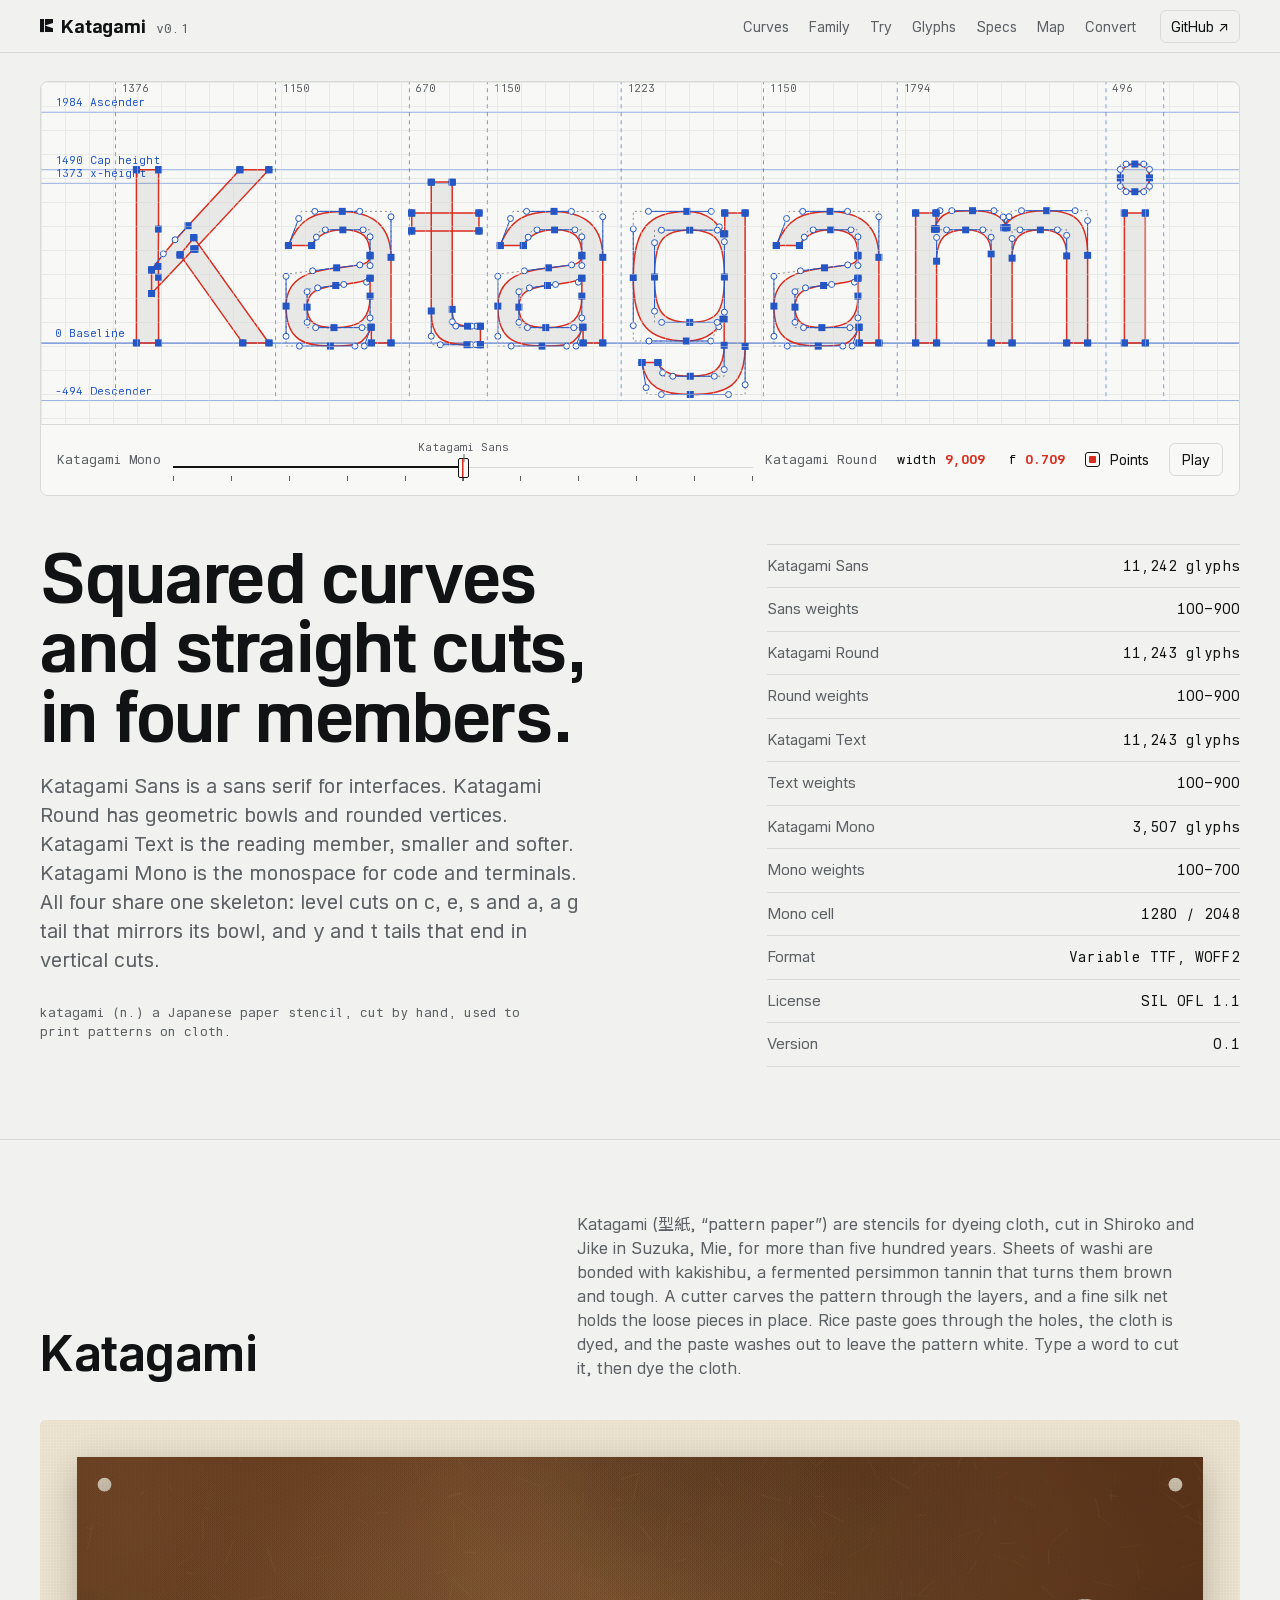
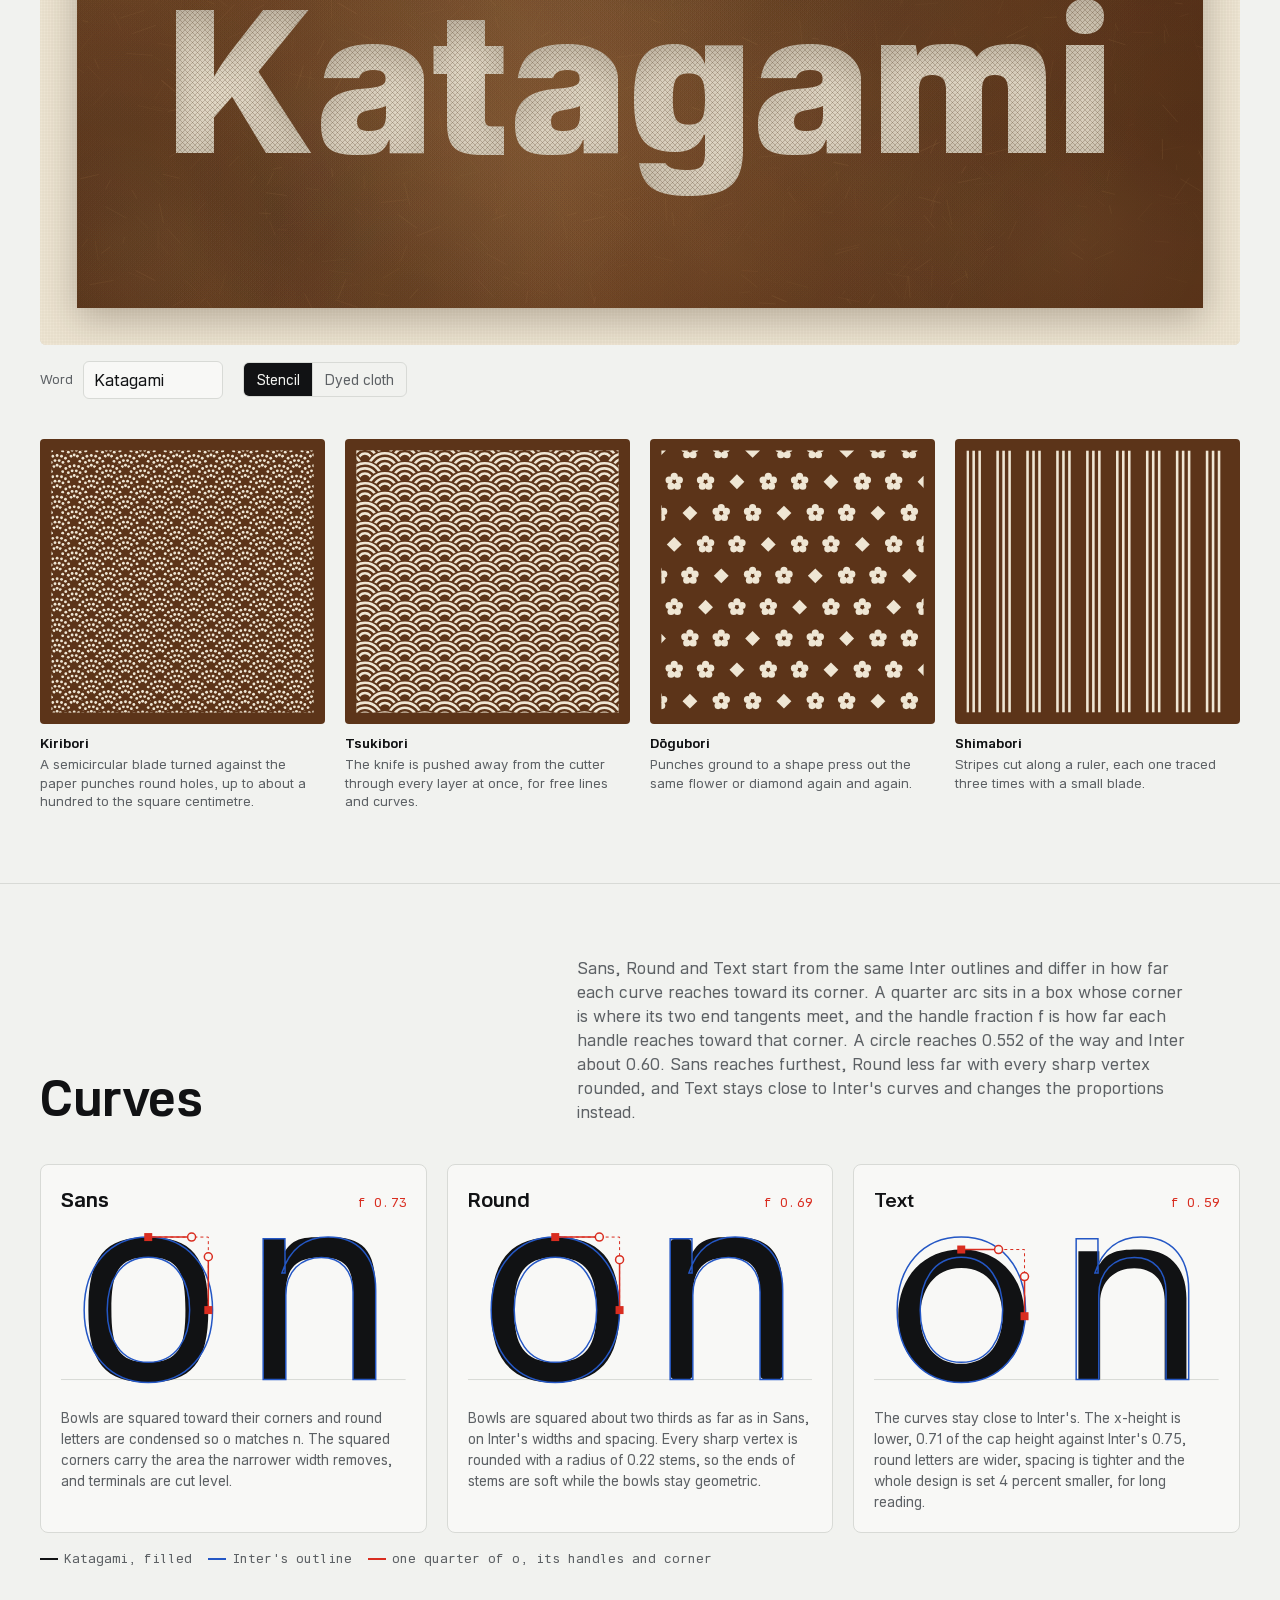
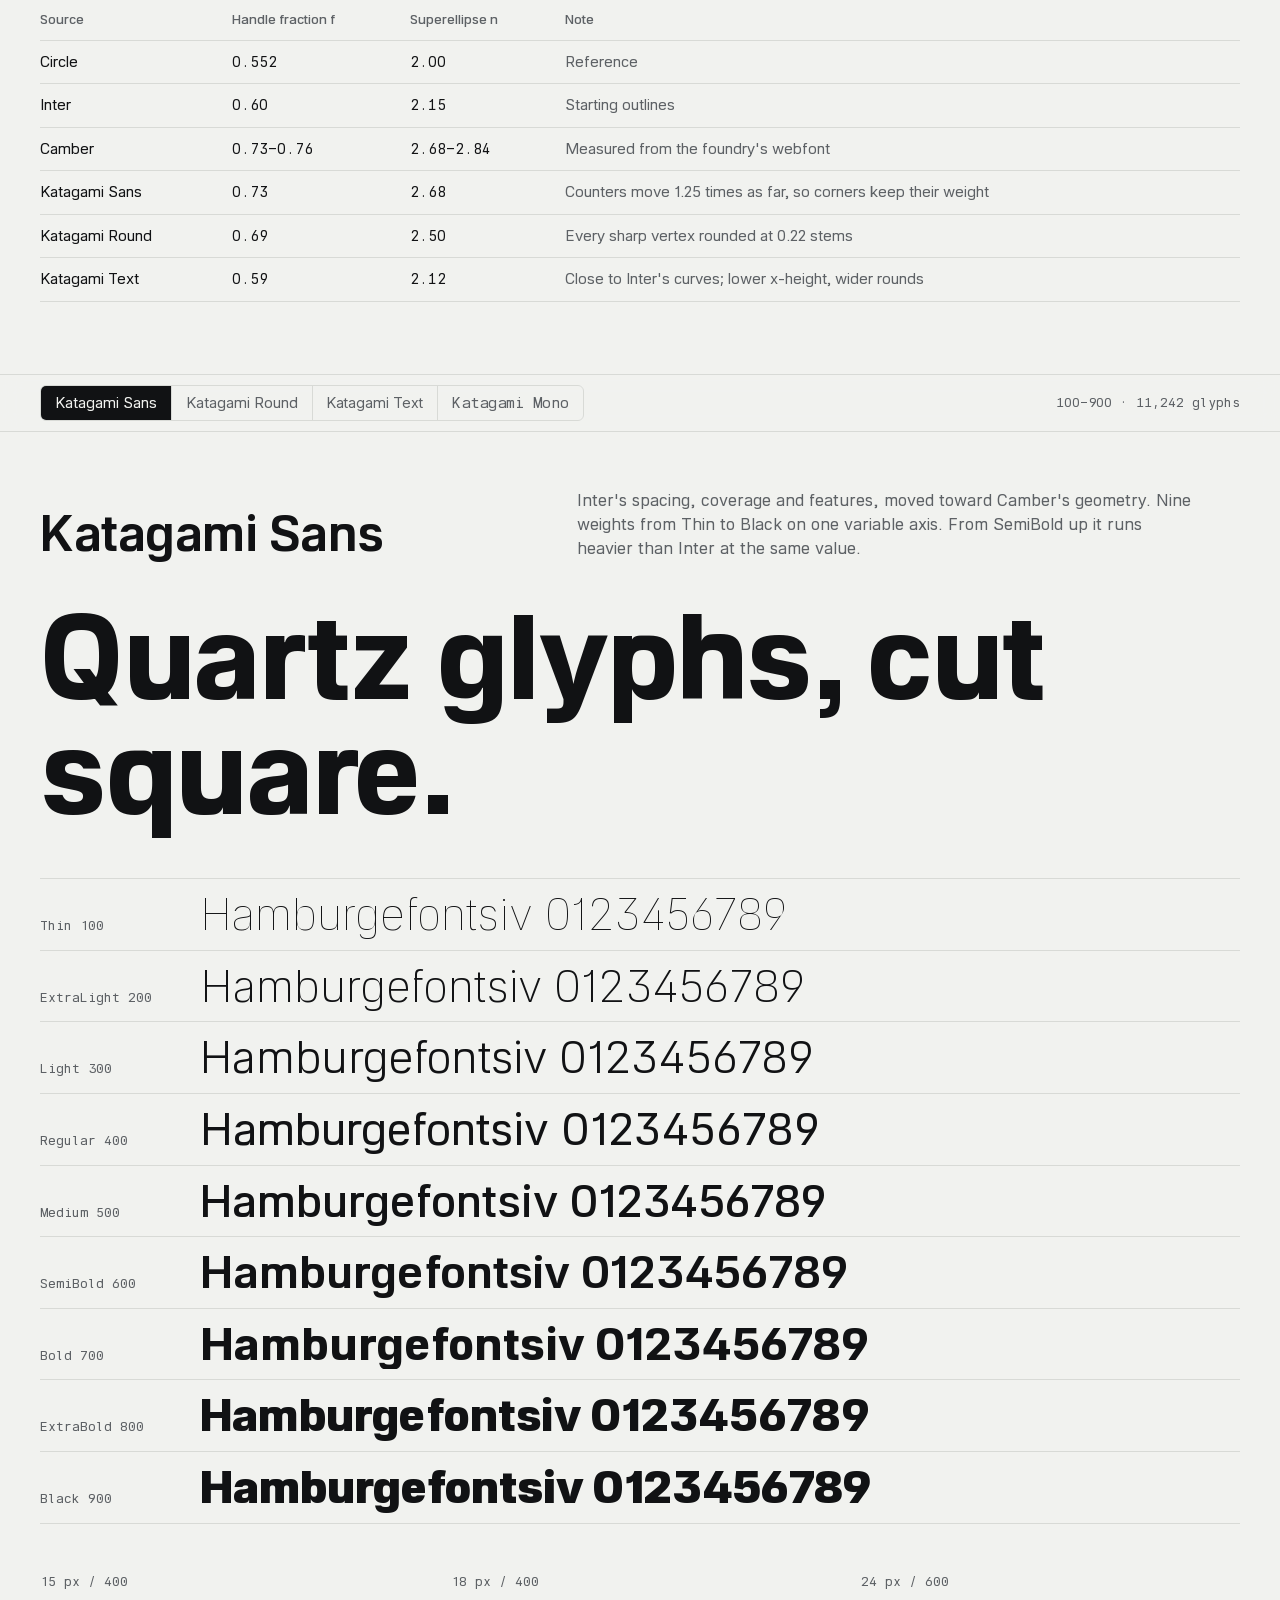
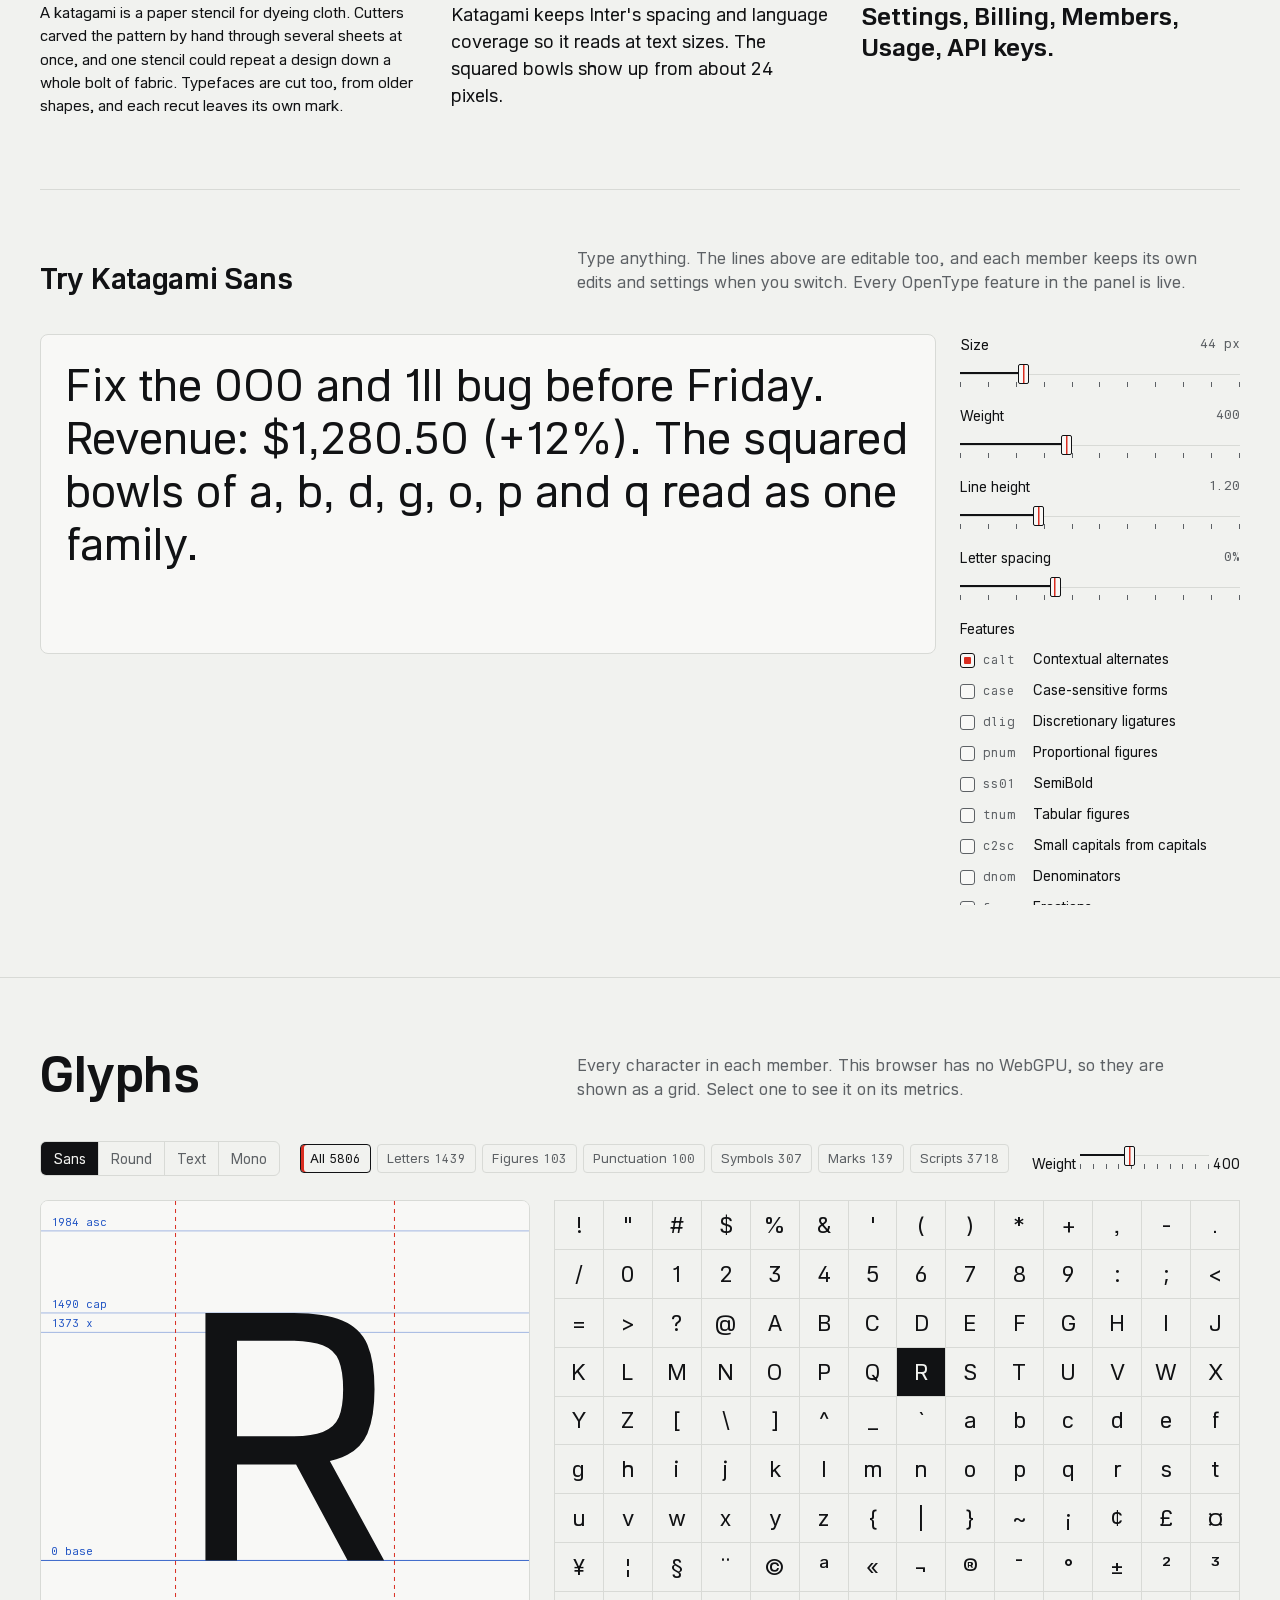
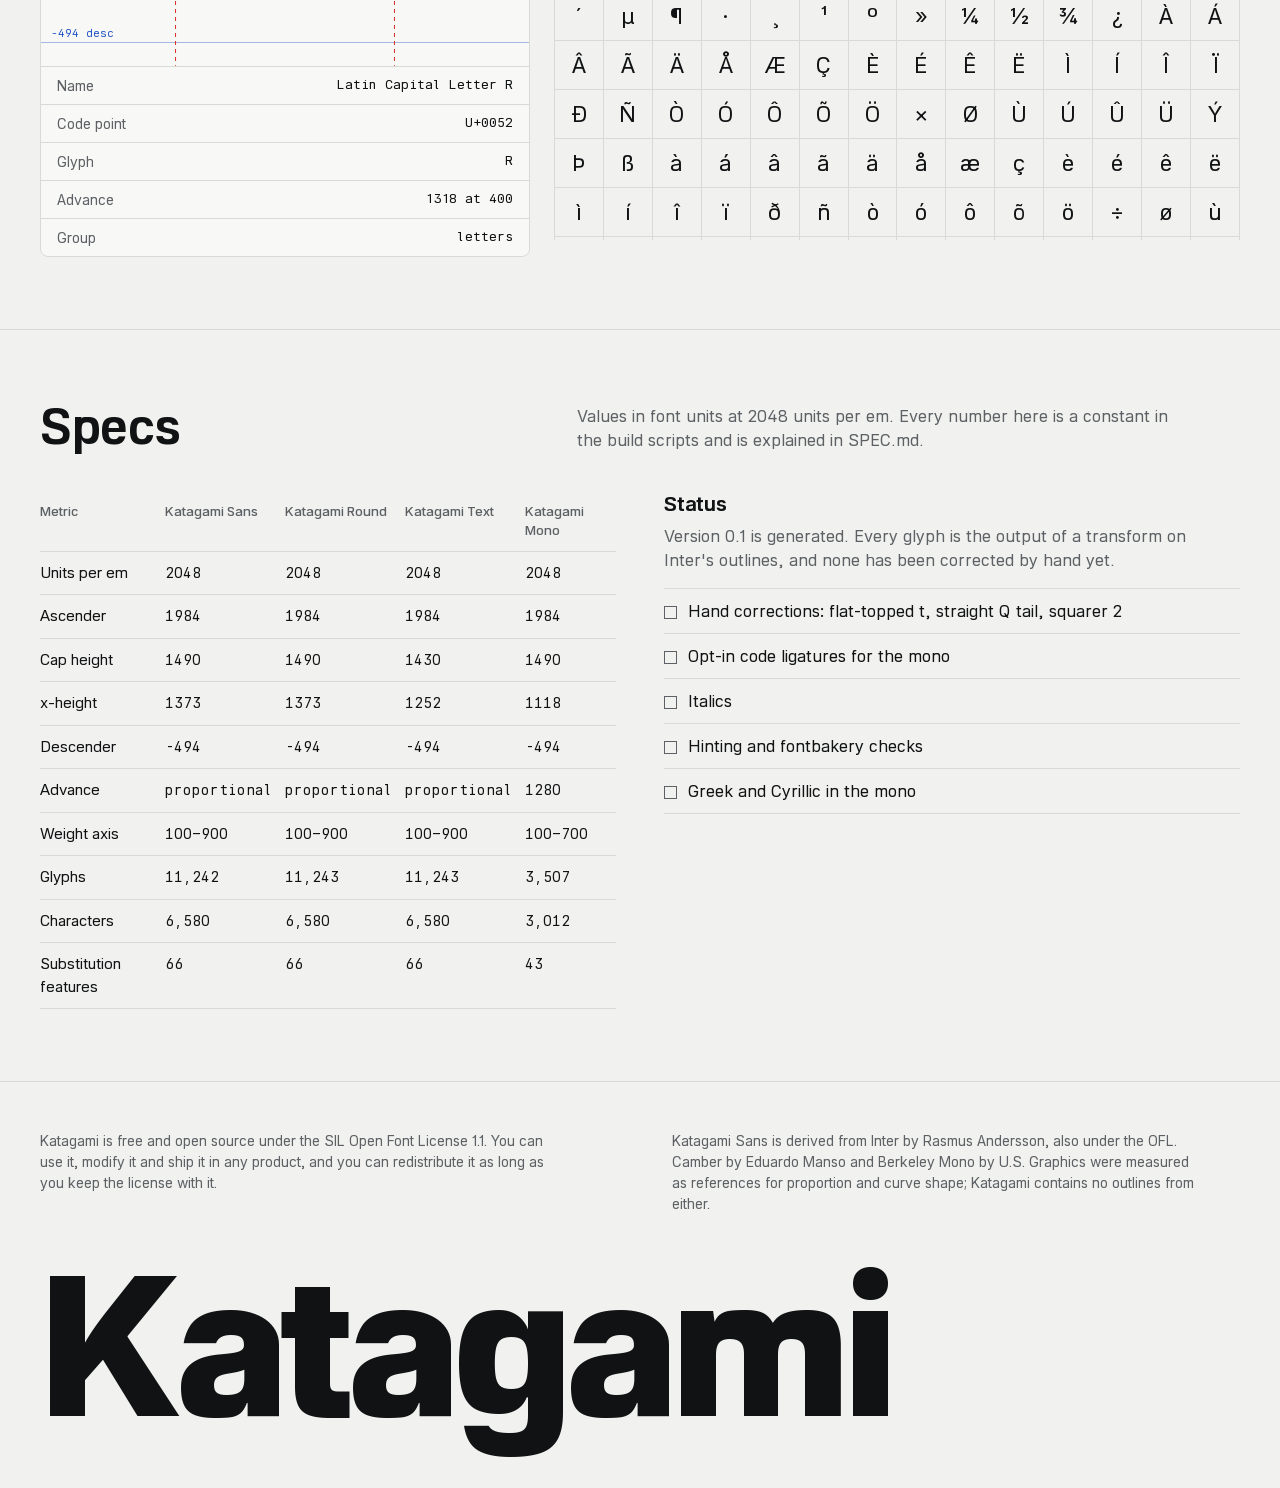
==== index.html @ 496c163f "The g tail drawn in to 0.9 of its reach, in every member Co-Authored-By: Claude Opus 5.5 <noreply@an" ====
<!doctype html>
<html lang="en">
<head>
<meta charset="utf-8">
<meta name="viewport" content="width=device-width, initial-scale=1, viewport-fit=cover">
<link rel="icon" href="/favicon.svg" type="image/svg+xml">
<link rel="icon" href="/favicon.png" type="image/png" sizes="64x64">
<link rel="apple-touch-icon" href="/apple-touch-icon.png">
</head>
<body>
<title>Katagami Type Family</title>
<link rel="stylesheet" href="fonts/katagami.css?v=2b19266889">
<style>
/* Layout: one long drawing sheet. A construction drawing of the name opens it; each section below is a plate on the same 12-column grid, separated by hairlines. Colors follow laser-cutter convention: red hairlines cut, blue hairlines score. */
:root {
  --sheet: #f1f2ef;
  --panel: #f8f8f6;
  --ink: #111214;
  --ink-2: #5d6165;
  --rule: #d8dad6;
  --cut: #d92d20;
  --score: #2457c5;
  --sans: "Katagami Sans", ui-sans-serif, system-ui, -apple-system, "Segoe UI", sans-serif;
  --mono: "Katagami Mono", ui-monospace, "SFMono-Regular", Menlo, Consolas, monospace;
  --step--1: 0.8125rem;
  --step-0: 1rem;
  --step-1: 1.25rem;
  --step-2: 1.75rem;
  --step-3: clamp(2rem, 4vw, 3rem);
  --gutter: clamp(16px, 4vw, 40px);
  /* code syntax colors, each at least 4.5:1 on the panel */
  --syn-kw: #c2261b; --syn-str: #2c7a33; --syn-num: #2457c5; --syn-com: #6a6e72;
  --syn-fn: #8a3ab0; --syn-type: #0a7080; --syn-punc: #4f5b70; --syn-var: #a84f00;
}
@media (prefers-color-scheme: dark) {
  :root:not([data-theme="light"]) {
    --sheet: #0e0f10; --panel: #151618; --ink: #ebece9; --ink-2: #9a9ea2;
    --rule: #26282b; --cut: #ff5246; --score: #6c94ff; color-scheme: dark;
    --syn-kw: #ff7b70; --syn-str: #7fd88a; --syn-num: #82a8ff; --syn-com: #83888d;
    --syn-fn: #d0a6ff; --syn-type: #5fd3dc; --syn-punc: #9fabc0; --syn-var: #ffad66;
  }
}
:root[data-theme="dark"] {
  --sheet: #0e0f10; --panel: #151618; --ink: #ebece9; --ink-2: #9a9ea2;
  --rule: #26282b; --cut: #ff5246; --score: #6c94ff; color-scheme: dark;
  --syn-kw: #ff7b70; --syn-str: #7fd88a; --syn-num: #82a8ff; --syn-com: #83888d;
  --syn-fn: #d0a6ff; --syn-type: #5fd3dc; --syn-punc: #9fabc0; --syn-var: #ffad66;
}


* { box-sizing: border-box; }
[hidden] { display: none !important; }
body { margin: 0; background: var(--sheet); color: var(--ink); font-family: var(--sans); font-size: var(--step-0); line-height: 1.5; -webkit-font-smoothing: antialiased; }
a { color: inherit; text-underline-offset: 3px; text-decoration-thickness: 1px; }
a:hover { color: var(--cut); }
:focus-visible { outline: 2px solid var(--score); outline-offset: 2px; }
.wrap { max-width: 1280px; margin-inline: auto; padding-inline: var(--gutter); }
.mono { font-family: var(--mono); }
.muted { color: var(--ink-2); }
.num { font-variant-numeric: tabular-nums; }
h1, h2, h3 { font-weight: 600; letter-spacing: -0.01em; text-wrap: balance; margin: 0; }
h2 { font-size: var(--step-3); line-height: 1.05; }
h3 { font-size: var(--step-1); line-height: 1.2; }
p { margin: 0; max-width: 62ch; }

/* header */
.top { position: sticky; top: env(safe-area-inset-top, 0px); z-index: 10; background: color-mix(in srgb, var(--sheet) 88%, transparent); backdrop-filter: blur(10px); border-bottom: 1px solid var(--rule); }
.top .wrap { display: flex; align-items: center; gap: 24px; height: 52px; }
.brand { display: flex; align-items: baseline; gap: 10px; text-decoration: none; }
.brand b { font-weight: 650; font-size: 1.125rem; letter-spacing: -0.01em; }
.brand .mark { width: 0.82rem; height: 0.82rem; fill: currentColor; flex: none; margin-right: -2px; }
.brand span { font-family: var(--mono); font-size: var(--step--1); color: var(--ink-2); }
.top nav { display: flex; gap: 20px; margin-left: auto; font-size: 0.875rem; }
.top nav a { text-decoration: none; color: var(--ink-2); }
.top nav a:hover { color: var(--ink); }
.top .gh { font-size: 0.875rem; text-decoration: none; border: 1px solid var(--rule); border-radius: 6px; padding: 5px 10px; }
@media (max-width: 760px) { .top nav { display: none; } .top .gh { margin-left: auto; } }

/* hero */
.hero { padding-block: 28px 0; }
.drawing { position: relative; border: 1px solid var(--rule); background: var(--panel); border-radius: 8px; overflow: hidden; }
.drawing svg { display: block; width: 100%; height: auto; }
.drawing .grid { position: absolute; inset: 0; pointer-events: none;
  background-image: linear-gradient(var(--rule) 1px, transparent 1px), linear-gradient(90deg, var(--rule) 1px, transparent 1px);
  background-size: 24px 24px; opacity: 0.45; }
.controls { display: flex; flex-wrap: wrap; align-items: center; gap: 12px 20px; padding: 14px 16px; border-top: 1px solid var(--rule); font-size: 0.875rem; position: relative; background: var(--panel); }
.controls label { display: flex; align-items: center; gap: 10px; }
.morph { flex: 1 1 320px; display: flex; align-items: center; gap: 12px; }
.morph .track { flex: 1; position: relative; display: flex; padding-top: 16px; min-width: 0; }
.morph .track input { flex: 1; }
.morph .mid { position: absolute; top: 0; left: 50%; transform: translateX(-50%); font-family: var(--mono); font-size: 0.6875rem; color: var(--ink-2); white-space: nowrap; pointer-events: none; }
.morph .mid::after { content: ""; position: absolute; left: 50%; top: 15px; width: 1px; height: 8px; background: var(--ink-2); }
.morph .end { font-family: var(--mono); font-size: var(--step--1); color: var(--ink-2); }
.readout { font-family: var(--mono); font-size: var(--step--1); white-space: nowrap; }
.readout b { font-weight: 600; color: var(--cut); }
/* Controls. Sliders are rulers: a hairline rail with ticks every tenth, an ink
   fill to the value, and a square handle split by a red cut line. Checkboxes
   fill with a red block. All stay native inputs underneath. */
input[type="range"] { -webkit-appearance: none; appearance: none; background: transparent; height: 26px; min-width: 0; margin: 0; cursor: ew-resize; --p: 50%; }
input[type="range"]::-webkit-slider-runnable-track {
  height: 26px; border: 0;
  background:
    linear-gradient(var(--ink), var(--ink)) 0 calc(50% - 1px) / var(--p) 2px no-repeat,
    linear-gradient(var(--rule), var(--rule)) 0 50% / 100% 1px no-repeat,
    repeating-linear-gradient(90deg, var(--ink-2) 0 1px, transparent 1px 10%) 0 100% / calc(100% - 1px) 5px no-repeat,
    linear-gradient(var(--ink-2), var(--ink-2)) 100% 100% / 1px 5px no-repeat;
}
input[type="range"]::-moz-range-track {
  height: 26px; border: 0;
  background:
    linear-gradient(var(--ink), var(--ink)) 0 calc(50% - 1px) / var(--p) 2px no-repeat,
    linear-gradient(var(--rule), var(--rule)) 0 50% / 100% 1px no-repeat,
    repeating-linear-gradient(90deg, var(--ink-2) 0 1px, transparent 1px 10%) 0 100% / calc(100% - 1px) 5px no-repeat,
    linear-gradient(var(--ink-2), var(--ink-2)) 100% 100% / 1px 5px no-repeat;
}
input[type="range"]::-webkit-slider-thumb {
  -webkit-appearance: none; width: 11px; height: 20px; margin-top: 3px; border-radius: 2px; border: 1.5px solid var(--ink);
  background: linear-gradient(var(--cut), var(--cut)) center / 1.5px 100% no-repeat, var(--panel);
  transition: transform 0.12s ease;
}
input[type="range"]::-moz-range-thumb {
  width: 11px; height: 20px; border-radius: 2px; border: 1.5px solid var(--ink); box-sizing: border-box;
  background: linear-gradient(var(--cut), var(--cut)) center / 1.5px 100% no-repeat, var(--panel);
}
input[type="range"]:hover::-webkit-slider-thumb, input[type="range"]:active::-webkit-slider-thumb { transform: scaleY(1.12); border-color: var(--cut); }
input[type="range"]:hover::-moz-range-thumb { border-color: var(--cut); }
input[type="range"]:focus-visible { outline: none; }
input[type="range"]:focus-visible::-webkit-slider-thumb { box-shadow: 0 0 0 3px color-mix(in srgb, var(--score) 45%, transparent); }
input[type="range"]:focus-visible::-moz-range-thumb { box-shadow: 0 0 0 3px color-mix(in srgb, var(--score) 45%, transparent); }
input[type="checkbox"] {
  -webkit-appearance: none; appearance: none; flex: none; width: 15px; height: 15px; margin: 0; border: 1.5px solid var(--ink-2); border-radius: 3px;
  display: inline-grid; place-content: center; background: var(--panel); cursor: pointer; vertical-align: -2px;
}
input[type="checkbox"]::before { content: ""; width: 7px; height: 7px; border-radius: 1px; background: var(--cut); transform: scale(0); transition: transform 0.12s ease; }
input[type="checkbox"]:checked { border-color: var(--ink); }
input[type="checkbox"]:checked::before { transform: scale(1); }
input[type="checkbox"]:hover { border-color: var(--ink); }
button, .seg button { font: inherit; color: inherit; }
.btn { font-size: 0.875rem; background: var(--panel); border: 1px solid var(--rule); border-radius: 6px; padding: 5px 12px; cursor: pointer; transition: border-color 0.12s ease, background 0.12s ease; }
.btn:hover { border-color: var(--ink); }
.btn:active { transform: translateY(1px); }

.intro { display: grid; grid-template-columns: minmax(0, 7fr) minmax(0, 5fr); gap: 32px 64px; padding-block: 48px 72px; align-items: start; }
.intro h1 { font-size: clamp(2.25rem, 5.4vw, 4.25rem); line-height: 1.02; font-weight: 600; letter-spacing: -0.02em; }
.intro .lede { margin-top: 20px; font-size: var(--step-1); line-height: 1.45; color: var(--ink-2); max-width: 46ch; }
.intro .def { margin-top: 28px; font-family: var(--mono); font-size: var(--step--1); color: var(--ink-2); }
.facts { display: grid; grid-template-columns: auto 1fr; gap: 0; margin: 0; font-size: 0.9375rem; border-top: 1px solid var(--rule); }
.facts dt, .facts dd { margin: 0; padding: 10px 0; border-bottom: 1px solid var(--rule); }
.facts dt { color: var(--ink-2); padding-right: 24px; }
.facts dd { font-family: var(--mono); font-size: 0.875rem; text-align: right; font-variant-numeric: tabular-nums; }
@media (max-width: 860px) { .intro { grid-template-columns: 1fr; } }

/* sections */
section.plate { border-top: 1px solid var(--rule); padding-block: 72px; }
.plate-head { display: grid; grid-template-columns: minmax(0, 5fr) minmax(0, 7fr); gap: 16px 64px; margin-bottom: 40px; align-items: end; }
.plate-head p { color: var(--ink-2); }
@media (max-width: 860px) { .plate-head { grid-template-columns: 1fr; } section.plate { padding-block: 56px; } }

/* curves */
.curves { display: grid; grid-template-columns: repeat(3, minmax(0, 1fr)); gap: 20px; }
.curves .card { margin: 0; }
.member-head { display: flex; justify-content: space-between; align-items: baseline; margin-bottom: 12px; }
.member-head b { font-size: 1.25rem; font-weight: 600; }
.member-head span { font-family: var(--mono); font-size: var(--step--1); color: var(--cut); }
#curves .legend { margin-top: 16px; }
.card { border: 1px solid var(--rule); background: var(--panel); border-radius: 8px; padding: 20px; min-width: 0; }
.card svg { display: block; width: 100%; height: auto; }
.card figcaption { margin-top: 14px; font-size: 0.875rem; color: var(--ink-2); }
.legend { display: flex; flex-wrap: wrap; gap: 6px 16px; font-family: var(--mono); font-size: var(--step--1); color: var(--ink-2); margin-top: 12px; }
.legend i { display: inline-block; width: 18px; height: 0; border-top: 2px solid; vertical-align: middle; margin-right: 6px; }
table { border-collapse: collapse; width: 100%; font-size: 0.9375rem; }
th, td { text-align: left; padding: 10px 12px 10px 0; border-bottom: 1px solid var(--rule); vertical-align: top; }
th { font-weight: 500; color: var(--ink-2); font-size: 0.8125rem; }
td.n { font-family: var(--mono); font-size: 0.875rem; font-variant-numeric: tabular-nums; }
.table-scroll { overflow-x: auto; }
@media (max-width: 860px) { .curves { grid-template-columns: 1fr; } }

/* family: one section, a toggle for the four members. Each member keeps its
   own panel in the DOM and is only hidden, so text a visitor edits in it
   stays put while another member is shown. */
#family { padding-top: 0; scroll-margin-top: calc(env(safe-area-inset-top, 0px) + 52px); }
.fam-bar { position: sticky; top: calc(env(safe-area-inset-top, 0px) + 53px); z-index: 5; margin-bottom: 56px; border-bottom: 1px solid var(--rule); background: color-mix(in srgb, var(--sheet) 88%, transparent); backdrop-filter: blur(10px); -webkit-backdrop-filter: blur(10px); }
.fam-bar .wrap { display: flex; align-items: center; gap: 12px 20px; min-height: 56px; }
.fam-bar .seg { flex: none; }
.fam-bar .seg button { font-size: 0.9375rem; padding: 6px 14px; }
.fam-meta { margin-left: auto; font-size: var(--step--1); color: var(--ink-2); white-space: nowrap; }
@media (max-width: 560px) { .fam-bar .seg { display: flex; width: 100%; } .fam-bar .seg button { flex: 1; padding-inline: 4px; } .fam-bar .kerf, .fam-meta { display: none; } }
.fam { font-family: var(--face); }
#fam-sans { --face: var(--sans); }
#fam-round { --face: "Katagami Round", var(--sans); }
#fam-text { --face: "Katagami Text", var(--sans); }
#fam-mono { --face: var(--mono); font-family: var(--sans); }
#fam-mono h2, #fam-mono .ladder .s { font-family: var(--face); }
/* editable text shows a dashed score line on hover and while it has focus */
.edit { cursor: text; outline: 1px dashed transparent; outline-offset: 4px; border-radius: 2px; transition: outline-color 0.12s ease; }
.edit:hover { outline-color: var(--rule); }
.edit:focus, .edit:focus-visible { outline: 1px dashed var(--score); outline-offset: 4px; }
.display-line { font-size: clamp(2.5rem, 9vw, 7.5rem); line-height: 1; letter-spacing: -0.02em; overflow-wrap: anywhere; min-height: 1em; }
.ladder { margin-top: 48px; border-top: 1px solid var(--rule); }
.ladder-row { display: grid; grid-template-columns: 9rem minmax(0, 1fr); gap: 16px; align-items: baseline; padding-block: 10px; border-bottom: 1px solid var(--rule); }
.ladder-row .w { font-family: var(--mono); font-size: var(--step--1); color: var(--ink-2); }
.ladder-row .s { font-size: clamp(1.5rem, 3.6vw, 2.75rem); line-height: 1.15; min-height: 1.15em; white-space: nowrap; overflow: hidden; text-overflow: clip; outline-offset: 2px; }
.reading { margin-top: 48px; display: grid; grid-template-columns: repeat(3, minmax(0, 1fr)); gap: 32px; }
.reading div p { font-size: var(--size, 1rem); }
.reading .cap { font-family: var(--mono); font-size: var(--step--1); color: var(--ink-2); margin-bottom: 10px; }
@media (max-width: 860px) { .reading { grid-template-columns: 1fr; } .ladder-row { grid-template-columns: 6.5rem minmax(0, 1fr); } }

/* mono */
.editor { border: 1px solid var(--rule); border-radius: 8px; background: var(--panel); overflow: hidden; }
.tabs { display: flex; gap: 0; border-bottom: 1px solid var(--rule); overflow-x: auto; }
.tabs button { font-family: var(--mono); font-size: var(--step--1); background: none; border: 0; border-right: 1px solid var(--rule); padding: 10px 16px; cursor: pointer; color: var(--ink-2); white-space: nowrap; }
.tabs button[aria-selected="true"] { color: var(--ink); background: var(--sheet); box-shadow: inset 0 -2px 0 var(--cut); }
.code { margin: 0; padding: 20px; font-family: var(--mono); font-size: clamp(0.8125rem, 1.4vw, 0.9375rem); line-height: 1.6; overflow-x: auto; tab-size: 4; color: var(--ink); }
.code .k { color: var(--syn-kw); }
.code .s { color: var(--syn-str); }
.code .n { color: var(--syn-num); }
.code .c { color: var(--syn-com); }
.code .f { color: var(--syn-fn); }
.code .t { color: var(--syn-type); }
.code .p { color: var(--syn-punc); }
.code .v { color: var(--syn-var); }
.pairs { margin-top: 32px; display: grid; grid-template-columns: repeat(6, minmax(0, 1fr)); border-top: 1px solid var(--rule); border-left: 1px solid var(--rule); }
.pair { border-right: 1px solid var(--rule); border-bottom: 1px solid var(--rule); padding: 16px 12px 12px; min-width: 0; }
.pair .g { font-family: var(--mono); font-size: clamp(2rem, 4.4vw, 3.25rem); line-height: 1.1; letter-spacing: 0; white-space: pre; }
.pair .l { font-size: 0.8125rem; color: var(--ink-2); margin-top: 6px; }
@media (max-width: 860px) { .pairs { grid-template-columns: repeat(3, minmax(0, 1fr)); } }
.term { margin-top: 32px; display: grid; grid-template-columns: minmax(0, 7fr) minmax(0, 5fr); gap: 32px; align-items: start; }
.term pre { margin: 0; font-family: var(--mono); font-size: clamp(0.6875rem, 1.25vw, 0.9375rem); line-height: 1.2109; overflow-x: auto; background: var(--ink); color: var(--sheet); border-radius: 8px; padding: 20px; }
.term pre .hl { color: var(--cut); }
.boxgrid { display: grid; grid-template-columns: repeat(16, 1ch); gap: 6px 8px; font-family: var(--mono); font-size: clamp(1rem, 2.2vw, 1.625rem); line-height: 1.2109; overflow-x: auto; }
.boxgrid span { display: block; width: 1ch; height: 1.2109em; background: var(--panel); outline: 1px solid var(--rule); }
@media (max-width: 860px) { .term { grid-template-columns: 1fr; } }

/* glyphs */
.glyph-tools { display: flex; flex-wrap: wrap; gap: 12px 20px; align-items: center; margin-bottom: 20px; font-size: 0.875rem; }
.seg { display: inline-flex; border: 1px solid var(--rule); border-radius: 6px; overflow: hidden; }
.seg button { background: none; border: 0; padding: 6px 12px; cursor: pointer; font-size: 0.875rem; color: var(--ink-2); }
.seg button + button { border-left: 1px solid var(--rule); }
.seg button[aria-pressed="true"] { background: var(--ink); color: var(--sheet); }
.seg button:hover:not([aria-pressed="true"]) { color: var(--ink); }
.chips { display: flex; flex-wrap: wrap; gap: 6px; }
.chips button { font-size: 0.8125rem; border: 1px solid var(--rule); background: none; border-radius: 4px; padding: 4px 9px; cursor: pointer; color: var(--ink-2); }
.chips button[aria-pressed="true"] { border-color: var(--ink); color: var(--ink); box-shadow: inset 3px 0 0 var(--cut); }
.chips button:hover { color: var(--ink); }
.chips button span { font-family: var(--mono); font-size: 0.75rem; margin-left: 4px; }
.glyphs { display: grid; grid-template-columns: minmax(0, 5fr) minmax(0, 7fr); gap: 24px; align-items: start; }
.inspector { position: sticky; top: calc(env(safe-area-inset-top, 0px) + 68px); }
.inspector .card { padding: 0; overflow: hidden; }
.inspector svg { background: var(--panel); }
.inspector dl { display: grid; grid-template-columns: auto 1fr; margin: 0; font-size: 0.875rem; border-top: 1px solid var(--rule); }
.inspector dt, .inspector dd { margin: 0; padding: 8px 16px; border-bottom: 1px solid var(--rule); }
.inspector dt { color: var(--ink-2); }
.inspector dd { font-family: var(--mono); font-size: 0.8125rem; text-align: right; overflow-wrap: anywhere; }
.inspector dl > :nth-last-child(-n+2) { border-bottom: 0; }
.cells { display: grid; grid-template-columns: repeat(auto-fill, minmax(46px, 1fr)); border-top: 1px solid var(--rule); border-left: 1px solid var(--rule); max-height: 640px; overflow-y: auto; }
.cells button { aspect-ratio: 1; background: none; border: 0; border-right: 1px solid var(--rule); border-bottom: 1px solid var(--rule); font-size: 1.375rem; line-height: 1; cursor: pointer; padding: 0; color: var(--ink); min-width: 0; }
.cells button:hover { background: var(--panel); }
.cells button[aria-current="true"] { background: var(--ink); color: var(--sheet); }
@media (max-width: 860px) { .glyphs { grid-template-columns: 1fr; } .inspector { position: static; } .cells { max-height: 420px; } }

/* glyph wall */
.bore { position: relative; user-select: none; -webkit-user-select: none; height: clamp(460px, 78vh, 860px); border-block: 1px solid var(--rule); background: var(--sheet); overflow: hidden; }
.bore canvas { position: absolute; inset: 0; width: 100%; height: 100%; display: block; touch-action: none; cursor: grab; outline: none; }
.bore canvas:active { cursor: grabbing; }
.bore canvas:focus-visible { box-shadow: inset 0 0 0 2px var(--score); }
/* the wall's label: GLYPH in square bars, read bottom to top on a paper band, with two blue scores */
.bore .lockup { --band: clamp(76px, 7vw, 116px); position: absolute; inset: 0 auto 0 0; width: var(--band); z-index: 1; display: grid; place-items: end center; padding-block: 28px; background: var(--sheet); border-right: 1px solid var(--rule); pointer-events: none; }
.bore .lockup svg { width: calc(var(--band) - 34px); height: auto; fill: var(--ink); shape-rendering: crispEdges; }
.bore .lockup .score { fill: color-mix(in srgb, var(--score) 55%, var(--ink)); shape-rendering: geometricPrecision; }
.bore:has(.lockup) :is(.hud-bl, .hud-tl) { left: calc(clamp(76px, 7vw, 116px) + 16px); }
@media (max-width: 860px) { .bore .lockup { display: none; } .bore:has(.lockup) :is(.hud-bl, .hud-tl) { left: var(--gutter); } }
.hud { position: absolute; font-family: var(--mono); font-size: 12px; line-height: 1.4; color: var(--ink-2); pointer-events: none; padding: 5px 9px; border-radius: 4px; background: color-mix(in srgb, var(--sheet) 82%, transparent); }
.hud:empty { display: none; }
.hud-tl { top: 14px; left: var(--gutter); }
.hud-bl { bottom: 14px; left: var(--gutter); }
.hud-br { bottom: 14px; right: var(--gutter); text-align: right; max-width: 48%; }
.pop { position: absolute; inset: 0; display: grid; place-items: center; padding: 16px; pointer-events: none; }
.pop-card { pointer-events: auto; width: min(760px, 100%); display: grid; grid-template-columns: minmax(0, 1fr) minmax(0, 1fr); background: var(--panel); border: 1px solid var(--rule); border-radius: 10px; overflow: hidden; opacity: 0; transform: scale(0.985); transition: opacity 0.2s ease, transform 0.2s ease; box-shadow: 0 40px 90px -40px rgb(0 0 0 / 0.45); }
.pop.in .pop-card { opacity: 1; transform: none; }
.pop-card svg { display: block; width: 100%; height: auto; border-right: 1px solid var(--rule); }
.pop-body { padding: 20px; display: grid; gap: 16px; align-content: start; min-width: 0; }
.pop-name { font-size: 1.25rem; font-weight: 600; line-height: 1.2; text-wrap: balance; }
.pop-body .info { border: 1px solid var(--rule); border-radius: 6px; }
.pop-body .info dt, .pop-body .info dd { padding-inline: 12px; }
.pop-actions { display: flex; flex-wrap: wrap; gap: 8px; }
@media (max-width: 640px) {
  .pop-card { grid-template-columns: 1fr; max-height: 100%; overflow-y: auto; }
  .pop-card svg { border-right: 0; border-bottom: 1px solid var(--rule); max-height: 34vh; }
  .hud-tl { display: none; }
}
#gridview { padding-top: 4px; }
.info { display: grid; grid-template-columns: auto 1fr; margin: 0; font-size: 0.875rem; }
.info dt, .info dd { margin: 0; padding: 8px 16px; border-bottom: 1px solid var(--rule); }
.info dt { color: var(--ink-2); }
.info dd { font-family: var(--mono); font-size: 0.8125rem; text-align: right; overflow-wrap: anywhere; }
.info > :nth-last-child(-n+2) { border-bottom: 0; }

/* tester, inside the family section; it sets whichever member is selected */
.try { margin-top: 72px; padding-top: 56px; border-top: 1px solid var(--rule); scroll-margin-top: calc(env(safe-area-inset-top, 0px) + 120px); }
.try .plate-head h3 { font-size: var(--step-2); line-height: 1.1; }
.tester { display: grid; grid-template-columns: minmax(0, 1fr) 280px; gap: 24px; align-items: start; }
.sample { min-height: 320px; padding: 24px; border: 1px solid var(--rule); border-radius: 8px; background: var(--panel); outline: none; overflow-wrap: anywhere; white-space: pre-wrap; }
.sample:hover { outline: none; border-color: var(--ink-2); }
.sample:focus, .sample:focus-visible { outline: none; border-color: var(--score); }
.panel { display: grid; gap: 18px; font-size: 0.875rem; }
.panel .row { display: grid; gap: 6px; }
.panel .row > div:first-child { display: flex; justify-content: space-between; }
.panel .row output { font-family: var(--mono); font-size: var(--step--1); color: var(--ink-2); }
.feats { display: grid; gap: 4px; max-height: 260px; overflow-y: auto; padding-right: 4px; }
.feats label { display: flex; gap: 8px; align-items: baseline; padding: 3px 0; cursor: pointer; }
.feats code { font-family: var(--mono); font-size: 0.75rem; color: var(--ink-2); min-width: 2.6rem; }
@media (max-width: 860px) { .tester { grid-template-columns: 1fr; } }

/* specs */
.specs { display: grid; grid-template-columns: minmax(0, 1fr) minmax(0, 1fr); gap: 48px; }
.todo { margin: 0; padding: 0; list-style: none; border-top: 1px solid var(--rule); }
.todo li { padding: 10px 0; border-bottom: 1px solid var(--rule); display: grid; grid-template-columns: 1.5rem 1fr; }
.todo li::before { content: ""; width: 0.7em; height: 0.7em; border: 1px solid var(--ink-2); margin-top: 0.42em; }
@media (max-width: 860px) { .specs { grid-template-columns: 1fr; } }

footer { border-top: 1px solid var(--rule); padding-block: 48px 64px; font-size: 0.875rem; color: var(--ink-2); }
footer .wrap { display: grid; grid-template-columns: minmax(0, 1fr) minmax(0, 1fr); gap: 24px 64px; }
footer p { max-width: 58ch; }
footer .big { font-size: clamp(4rem, 16vw, 12rem); font-weight: 800; letter-spacing: -0.04em; line-height: 0.8; color: var(--ink); grid-column: 1 / -1; margin-top: 32px; }
@media (max-width: 860px) { footer .wrap { grid-template-columns: 1fr; } }

/* katagami: the name's craft. A stencil cut from persimmon-tanned washi lies on
   cloth; dyeing lifts it away and leaves the pattern white on indigo. The four
   cutting techniques sit below as swatches. Object colours stay in both themes. */
.kg-stage { position: relative; aspect-ratio: 16 / 7; border-radius: 6px; overflow: hidden; background: #efe6d4; box-shadow: inset 0 0 0 1px rgb(0 0 0 / 0.08); }
.kg-stage canvas { position: absolute; inset: 0; width: 100%; height: 100%; display: block; }
#kg-dyed { opacity: 0; transition: opacity 0.9s ease; }
#kg-stencil { transition: transform 0.9s cubic-bezier(.2,.7,.2,1), opacity 0.7s ease 0.15s; transform-origin: 50% 0; filter: drop-shadow(0 10px 18px rgb(40 20 8 / 0.28)); }
.kg-stage[data-step="dye"] #kg-dyed { opacity: 1; }
.kg-stage[data-step="dye"] #kg-stencil { transform: translateY(-58%) rotate(-2.5deg); opacity: 0; }
.kg-tools { display: flex; flex-wrap: wrap; gap: 12px 20px; align-items: center; margin-top: 16px; }
.kg-word { display: flex; align-items: center; gap: 10px; font-size: var(--step--1); color: var(--ink-2); }
.kg-word input { font: inherit; font-family: var(--sans); font-size: var(--step-0); color: var(--ink); background: var(--panel); border: 1px solid var(--rule); border-radius: 6px; padding: 6px 10px; width: 14ch; }
.kg-cuts { display: grid; grid-template-columns: repeat(4, minmax(0, 1fr)); gap: 20px; margin-top: 40px; }
.kg-cuts figure { margin: 0; }
.kg-cuts svg { display: block; width: 100%; aspect-ratio: 1; border-radius: 4px; }
.kg-cuts figcaption { margin-top: 10px; font-size: var(--step--1); color: var(--ink-2); line-height: 1.45; }
.kg-cuts figcaption b { display: block; color: var(--ink); font-weight: 600; margin-bottom: 2px; }
@media (max-width: 860px) { .kg-cuts { grid-template-columns: repeat(2, minmax(0, 1fr)); } .kg-stage { aspect-ratio: 5 / 4; } }
@media (prefers-reduced-motion: reduce) { * { transition: none !important; animation: none !important; } }
</style>

<header class="top">
  <div class="wrap">
    <a class="brand" href="#top"><svg class="mark" viewBox="0 0 100 100" aria-hidden="true"><path d="M0 0 L31 0 L31 100 L0 100 Z"/><path d="M38 0 L100 0 L100 30 L38 50 Z"/><path d="M38 50 L100 70 L100 100 L38 100 Z"/></svg><b>Katagami</b><span>v0.1</span></a>
    <nav aria-label="Sections">
      <a href="#curves">Curves</a>
      <a href="#family">Family</a>
      <a href="#try">Try</a>
      <a href="#glyphs">Glyphs</a>
      <a href="#specs">Specs</a>
      <a href="/map">Map</a>
      <a href="/convert">Convert</a>
    </nav>
    <a class="gh" href="https://github.com/Kevin-Liu-01/Katagami" target="_blank" rel="noopener">GitHub ↗</a>
  </div>
</header>

<main id="top">
  <div class="wrap hero">
    <figure class="drawing" style="margin:0">
      <div class="grid" aria-hidden="true"></div>
      <svg id="hero" role="img" aria-label="The word Katagami drawn as outlines with Bézier points, handles and metric lines, between Katagami Mono and Katagami Sans"></svg>
      <div class="controls">
        <div class="morph">
          <span class="end">Katagami Mono</span>
          <span class="track">
            <input id="morph" type="range" min="0" max="2" step="0.001" value="1" aria-label="Morph the word: Katagami Mono at the left, Katagami Sans in the middle, Katagami Round at the right" aria-valuetext="Katagami Sans">
            <span class="mid" aria-hidden="true">Katagami Sans</span>
          </span>
          <span class="end">Katagami Round</span>
        </div>
        <span class="readout num" id="readout"></span>
        <label><input id="construct" type="checkbox" checked> Points</label>
        <button class="btn" id="play" type="button">Play</button>
      </div>
    </figure>

    <div class="intro">
      <div>
        <h1>Squared curves and straight cuts, in four members.</h1>
        <p class="lede">Katagami Sans is a sans serif for interfaces. Katagami Round has geometric bowls and rounded vertices. Katagami Text is the reading member, smaller and softer. Katagami Mono is the monospace for code and terminals. All four share one skeleton: level cuts on c, e, s and a, a g tail that mirrors its bowl, and y and t tails that end in vertical cuts.</p>
        <p class="def">katagami (n.) a Japanese paper stencil, cut by hand, used to print patterns on cloth.</p>
      </div>
      <dl class="facts" id="facts"></dl>
    </div>
  </div>

  <section class="plate" id="katagami">
    <div class="wrap">
      <div class="plate-head">
        <h2>Katagami</h2>
        <p>Katagami (型紙, “pattern paper”) are stencils for dyeing cloth, cut in Shiroko and Jike in Suzuka, Mie, for more than five hundred years. Sheets of washi are bonded with kakishibu, a fermented persimmon tannin that turns them brown and tough. A cutter carves the pattern through the layers, and a fine silk net holds the loose pieces in place. Rice paste goes through the holes, the cloth is dyed, and the paste washes out to leave the pattern white. Type a word to cut it, then dye the cloth.</p>
      </div>
      <div class="kg-stage" data-step="cut">
        <canvas id="kg-cloth" aria-hidden="true"></canvas>
        <canvas id="kg-dyed" aria-hidden="true"></canvas>
        <canvas id="kg-stencil" role="img" aria-label="The word cut as a katagami stencil in persimmon-brown paper, a fine silk net across the holes"></canvas>
      </div>
      <div class="kg-tools">
        <label class="kg-word">Word <input id="kg-word" maxlength="14" value="Katagami" spellcheck="false" autocomplete="off"></label>
        <div class="seg" role="group" aria-label="Step" id="kg-step">
          <button type="button" data-v="cut" aria-pressed="true">Stencil</button>
          <button type="button" data-v="dye" aria-pressed="false">Dyed cloth</button>
        </div>
      </div>
      <div class="kg-cuts" id="kg-cuts">
        <figure data-cut="kiribori"><figcaption><b>Kiribori</b>A semicircular blade turned against the paper punches round holes, up to about a hundred to the square centimetre.</figcaption></figure>
        <figure data-cut="tsukibori"><figcaption><b>Tsukibori</b>The knife is pushed away from the cutter through every layer at once, for free lines and curves.</figcaption></figure>
        <figure data-cut="dogubori"><figcaption><b>Dōgubori</b>Punches ground to a shape press out the same flower or diamond again and again.</figcaption></figure>
        <figure data-cut="shimabori"><figcaption><b>Shimabori</b>Stripes cut along a ruler, each one traced three times with a small blade.</figcaption></figure>
      </div>
    </div>
  </section>

  <section class="plate" id="curves">
    <div class="wrap">
      <div class="plate-head">
        <h2>Curves</h2>
        <p>Sans, Round and Text start from the same Inter outlines and differ in how far each curve reaches toward its corner. A quarter arc sits in a box whose corner is where its two end tangents meet, and the handle fraction f is how far each handle reaches toward that corner. A circle reaches 0.552 of the way and Inter about 0.60. Sans reaches furthest, Round less far with every sharp vertex rounded, and Text stays close to Inter's curves and changes the proportions instead.</p>
      </div>
      <div class="curves">
        <figure class="card member" data-fam="sans">
          <div class="member-head"><b style="font-family:'Katagami Sans', var(--sans)">Sans</b><span class="num" data-f="sans"></span></div>
          <svg role="img" aria-label="o and n in Katagami Sans, filled, with Inter's outlines over them"></svg>
          <figcaption>Bowls are squared toward their corners and round letters are condensed so o matches n. The squared corners carry the area the narrower width removes, and terminals are cut level.</figcaption>
        </figure>
        <figure class="card member" data-fam="round">
          <div class="member-head"><b style="font-family:'Katagami Round', var(--sans)">Round</b><span class="num" data-f="round"></span></div>
          <svg role="img" aria-label="o and n in Katagami Round, filled, with Inter's outlines over them"></svg>
          <figcaption>Bowls are squared about two thirds as far as in Sans, on Inter's widths and spacing. Every sharp vertex is rounded with a radius of 0.22 stems, so the ends of stems are soft while the bowls stay geometric.</figcaption>
        </figure>
        <figure class="card member" data-fam="text">
          <div class="member-head"><b style="font-family:'Katagami Text', var(--sans)">Text</b><span class="num" data-f="text"></span></div>
          <svg role="img" aria-label="o and n in Katagami Text, filled, with Inter's outlines over them"></svg>
          <figcaption>The curves stay close to Inter's. The x-height is lower, 0.71 of the cap height against Inter's 0.75, round letters are wider, spacing is tighter and the whole design is set 4 percent smaller, for long reading.</figcaption>
        </figure>
      </div>
      <div class="legend"><span><i style="border-color:var(--ink)"></i>Katagami, filled</span><span><i style="border-color:var(--score)"></i>Inter's outline</span><span><i style="border-color:var(--cut)"></i>one quarter of o, its handles and corner</span></div>
      <div class="table-scroll" style="margin-top:32px">
        <table>
          <thead><tr><th>Source</th><th>Handle fraction f</th><th>Superellipse n</th><th>Note</th></tr></thead>
          <tbody>
            <tr><td>Circle</td><td class="n">0.552</td><td class="n">2.00</td><td class="muted">Reference</td></tr>
            <tr><td>Inter</td><td class="n" data-f="inter"></td><td class="n" data-n="inter"></td><td class="muted">Starting outlines</td></tr>
            <tr><td>Camber</td><td class="n">0.73–0.76</td><td class="n">2.68–2.84</td><td class="muted">Measured from the foundry's webfont</td></tr>
            <tr><td>Katagami Sans</td><td class="n" data-f="sans"></td><td class="n" data-n="sans"></td><td class="muted">Counters move 1.25 times as far, so corners keep their weight</td></tr>
            <tr><td>Katagami Round</td><td class="n" data-f="round"></td><td class="n" data-n="round"></td><td class="muted">Every sharp vertex rounded at 0.22 stems</td></tr>
            <tr><td>Katagami Text</td><td class="n" data-f="text"></td><td class="n" data-n="text"></td><td class="muted">Close to Inter's curves; lower x-height, wider rounds</td></tr>
          </tbody>
        </table>
      </div>
    </div>
  </section>

  <section class="plate" id="family" aria-label="The Katagami family">
    <div class="fam-bar">
      <div class="wrap">
        <div class="seg" role="group" aria-label="Family" id="ffam">
          <button type="button" data-v="sans" aria-pressed="true" aria-controls="fam-sans" style="font-family:'Katagami Sans', var(--sans)"><span class="kerf">Katagami </span>Sans</button>
          <button type="button" data-v="round" aria-pressed="false" aria-controls="fam-round" style="font-family:'Katagami Round', var(--sans)"><span class="kerf">Katagami </span>Round</button>
          <button type="button" data-v="text" aria-pressed="false" aria-controls="fam-text" style="font-family:'Katagami Text', var(--sans)"><span class="kerf">Katagami </span>Text</button>
          <button type="button" data-v="mono" aria-pressed="false" aria-controls="fam-mono" style="font-family:var(--mono)"><span class="kerf">Katagami </span>Mono</button>
        </div>
        <span class="fam-meta mono num" id="fmeta"></span>
      </div>
    </div>
    <div class="wrap">
      <div class="fam" id="fam-sans" data-fam="sans">
        <div class="plate-head">
          <h2>Katagami Sans</h2>
          <p>Inter's spacing, coverage and features, moved toward Camber's geometry. Nine weights from Thin to Black on one variable axis. From SemiBold up it runs heavier than Inter at the same value.</p>
        </div>
        <div class="display-line edit" style="font-weight:700" aria-label="Katagami Sans display line, editable">Quartz glyphs, cut square.</div>
        <div class="ladder" id="ladder-sans"></div>
        <div class="reading">
          <div><div class="cap">15 px / 400</div><p class="edit" style="font-size:15px;line-height:1.55">A katagami is a paper stencil for dyeing cloth. Cutters carved the pattern by hand through several sheets at once, and one stencil could repeat a design down a whole bolt of fabric. Typefaces are cut too, from older shapes, and each recut leaves its own mark.</p></div>
          <div><div class="cap">18 px / 400</div><p class="edit" style="font-size:18px;line-height:1.5">Katagami keeps Inter's spacing and language coverage so it reads at text sizes. The squared bowls show up from about 24 pixels.</p></div>
          <div><div class="cap">24 px / 600</div><p class="edit" style="font-size:24px;line-height:1.3;font-weight:600">Settings, Billing, Members, Usage, API keys.</p></div>
        </div>
      </div>

      <div class="fam" id="fam-round" data-fam="round" hidden>
        <div class="plate-head">
          <h2>Katagami Round</h2>
          <p>The geometric member. It keeps Inter's proportions, spacing and weights, squares its bowls a little less than Katagami Sans, and rounds every outer vertex: stem ends, terminals and apexes. Katagami's figures, the compact f, a G with a spur and level cuts on c, e, s, a and g. Nine weights from Thin to Black.</p>
        </div>
        <div class="display-line edit" style="font-weight:600" aria-label="Katagami Round display line, editable">Good type, plainly spoken.</div>
        <div class="ladder" id="ladder-round"></div>
        <div class="reading">
          <div><div class="cap">15 px / 400</div><p class="edit" style="font-size:15px;line-height:1.55">Katagami Round is built for the places where a typeface should not be noticed first: dashboards, settings pages, long documents and the labels on buttons. It keeps Inter's coverage and features, and its weights line up with Katagami Sans.</p></div>
          <div><div class="cap">18 px / 400</div><p class="edit" style="font-size:18px;line-height:1.5">Its bowls sit between Inter and Katagami Sans, and its corners are rounded at a fifth of a stem, so it reads as geometric and soft at once.</p></div>
          <div><div class="cap">24 px / 600</div><p class="edit" style="font-size:24px;line-height:1.3;font-weight:600">Invite team, Export CSV, Upgrade plan.</p></div>
        </div>
      </div>

      <div class="fam" id="fam-text" data-fam="text" hidden>
        <div class="plate-head">
          <h2>Katagami Text</h2>
          <p>The reading member. Its x-height is 0.71 of the cap height (Inter's is 0.75), every glyph is 4 percent smaller on the same line height, the spacing is tighter, and round letters and capitals are wider. Nine weights from Thin to Black, with the heavy weights lighter than Inter's.</p>
        </div>
        <div class="display-line edit" style="font-weight:500" aria-label="Katagami Text display line, editable">A tailed l, a slanted t, a lower x-height.</div>
        <div class="reading">
          <div><div class="cap">14 px / 400</div><p class="edit" style="font-size:14px;line-height:1.6">A katagami is a paper stencil for dyeing cloth. Cutters carved the pattern by hand through several sheets at once, and one stencil could repeat a design down a whole bolt of fabric. Typefaces are cut too, from older shapes, and each recut leaves its own mark.</p></div>
          <div><div class="cap">16 px / 400</div><p class="edit" style="font-size:16px;line-height:1.6">The f is compact, the l has a tail, and the top of the t is cut at a slant. The a has a straight stem and its arch is cut level, as are c, e, s and g. O and Q are 5 percent wider than Inter's, H 4 percent. Its 1 has a long flag and its G has a spur.</p></div>
          <div><div class="cap">20 px / 400</div><p class="edit" style="font-size:20px;line-height:1.5">Weight 700 in Katagami Text is Inter's 640, and 800 is Inter's 760.</p></div>
        </div>
        <div class="ladder" id="ladder-text"></div>
      </div>

      <div class="fam" id="fam-mono" data-fam="mono" hidden>
        <div class="plate-head">
          <h2>Katagami Mono</h2>
          <p>Katagami Sans fitted to a cell 1280 units wide, 0.625 em. Letters fill the cell evenly with their stems held, m and w run nearly edge to edge, f, t and r reach out on their arms, and every character that could be mistaken for another has its own shape. Code ligatures for -&gt; =&gt; != == and &gt;= are opt-in through dlig, and every character keeps its own cell. Seven weights from Thin to Bold.</p>
        </div>
        <div class="editor">
          <div class="tabs" role="tablist" id="tabs" aria-label="Code samples"></div>
          <pre class="code" id="code" role="tabpanel"></pre>
        </div>
        <div class="ladder" id="ladder-mono"></div>
        <div class="pairs" id="pairs"></div>
        <div class="term">
          <pre id="term" aria-label="A build report drawn with box-drawing characters"></pre>
          <div>
            <h3>Box drawing</h3>
            <p class="muted" style="margin-top:8px;margin-bottom:20px">All 160 characters from U+2500 to U+259F are generated from their Unicode names. Lines run the full line height, so they join across rows at a line height of 1.21. Rounded corners use the letters' squared curve.</p>
            <div class="boxgrid" id="boxgrid" aria-label="Box drawing and block elements"></div>
          </div>
        </div>
      </div>

      <div class="try" id="try">
        <div class="plate-head">
          <h3>Try <span id="tname">Katagami Sans</span></h3>
          <p>Type anything. The lines above are editable too, and each member keeps its own edits and settings when you switch. Every OpenType feature in the panel is live.</p>
        </div>
        <div class="tester">
          <div>
            <div class="sample edit" id="sample-sans" data-fam="sans" role="textbox" aria-multiline="true" aria-label="Sample text in Katagami Sans, editable">Fix the 0O0 and 1lI bug before Friday. Revenue: $1,280.50 (+12%). The squared bowls of a, b, d, g, o, p and q read as one family.</div>
            <div class="sample edit" id="sample-round" data-fam="round" role="textbox" aria-multiline="true" aria-label="Sample text in Katagami Round, editable" hidden>Fix the 0O0 and 1lI bug before Friday. Revenue: $1,280.50 (+12%). The squared bowls of a, b, d, g, o, p and q read as one family.</div>
            <div class="sample edit" id="sample-text" data-fam="text" role="textbox" aria-multiline="true" aria-label="Sample text in Katagami Text, editable" hidden>Fix the 0O0 and 1lI bug before Friday. Revenue: $1,280.50 (+12%). Katagami Text has a lower x-height than Inter, a compact f, an l with a tail and a t cut at a slant. A katagami is a paper stencil for dyeing cloth. Cutters carved the pattern by hand through several sheets at once, and one stencil could repeat a design down a whole bolt of fabric.</div>
            <div class="sample edit" id="sample-mono" data-fam="mono" role="textbox" aria-multiline="true" aria-label="Sample text in Katagami Mono, editable" hidden>Fix the 0O0 and 1lI bug before Friday. Revenue: $1,280.50 (+12%). The squared bowls of a, b, d, g, o, p and q read as one family.</div>
          </div>
          <div class="panel">
            <div class="row"><div><label for="ts">Size</label><output id="tso">44 px</output></div><input id="ts" type="range" min="12" max="160" value="44"></div>
            <div class="row"><div><label for="tw">Weight</label><output id="two">400</output></div><input id="tw" type="range" min="100" max="900" value="400"></div>
            <div class="row"><div><label for="tl">Line height</label><output id="tlo">1.20</output></div><input id="tl" type="range" min="0.9" max="2" step="0.01" value="1.2"></div>
            <div class="row"><div><label for="tt">Letter spacing</label><output id="tto">0%</output></div><input id="tt" type="range" min="-6" max="12" step="0.5" value="0"></div>
            <div class="row"><div><span>Features</span></div><div class="feats" id="feats"></div></div>
          </div>
        </div>
      </div>
    </div>
  </section>

  <section class="plate" id="glyphs">
    <div class="wrap">
      <div class="plate-head">
        <h2>Glyphs</h2>
        <p id="glyphs-lede">Every character in each member, cut into the inside of a cylinder in code point order. Drag to turn, scroll to move between rows, and click a glyph to pull it out of the wall.</p>
      </div>
      <div class="glyph-tools">
        <div class="seg" role="group" aria-label="Family" id="gfam">
          <button type="button" data-v="sans" aria-pressed="true">Sans</button>
          <button type="button" data-v="round" aria-pressed="false">Round</button>
          <button type="button" data-v="text" aria-pressed="false">Text</button>
          <button type="button" data-v="mono" aria-pressed="false">Mono</button>
        </div>
        <div class="chips" id="gfilter" role="group" aria-label="Filter"></div>
        <div class="seg" role="group" aria-label="View" id="gview">
          <button type="button" data-v="wall" aria-pressed="true">Wall</button>
          <button type="button" data-v="grid" aria-pressed="false">Grid</button>
        </div>
        <label style="margin-left:auto">Weight <input id="gw" type="range" min="100" max="900" step="1" value="400"> <output class="mono num" id="gwo">400</output></label>
      </div>
    </div>
    <div class="bore" id="bore">
      <div class="lockup" aria-hidden="true"><svg viewBox="35 17 82 320" aria-hidden="true"><rect x="35" y="17" width="82" height="16"/><rect x="64" y="33" width="16" height="25"/><rect x="35" y="58" width="82" height="16"/><rect x="35" y="91" width="49" height="16"/><rect x="35" y="107" width="16" height="25"/><rect x="68" y="107" width="16" height="25"/><rect x="35" y="132" width="82" height="16"/><rect x="35" y="166" width="82" height="15"/><rect x="68" y="181" width="16" height="25"/><rect x="35" y="206" width="49" height="16"/><rect x="101" y="198" width="16" height="41"/><rect x="35" y="239" width="82" height="16"/><rect x="35" y="272" width="16" height="49"/><rect x="68" y="272" width="49" height="16"/><rect x="68" y="288" width="16" height="16"/><rect x="101" y="288" width="16" height="33"/><rect x="35" y="321" width="82" height="16"/><rect class="score" x="35" y="69" width="82" height="1"/><rect class="score" x="35" y="165" width="82" height="1"/></svg></div>
      <canvas id="gpu" tabindex="0" aria-label="Glyph wall. Drag or use the arrow keys to move, Enter to pull out the glyph in the centre."></canvas>
      <div class="hud hud-tl">Drag to turn. Scroll to move. Click a glyph to pull it out.</div>
      <div class="hud hud-bl num" id="hud-row"></div>
      <div class="hud hud-br" id="hud-hover"></div>
      <div class="pop" id="pop" hidden>
        <div class="pop-card" role="dialog" aria-labelledby="pop-name">
          <svg id="pop-svg" role="img" aria-label="Selected glyph on its metric lines"></svg>
          <div class="pop-body">
            <div class="pop-name" id="pop-name"></div>
            <dl class="info" id="pop-info"></dl>
            <div class="pop-actions">
              <button class="btn" type="button" id="pop-prev">← Previous</button>
              <button class="btn" type="button" id="pop-next">Next →</button>
              <button class="btn" type="button" id="pop-copy">Copy</button>
              <button class="btn" type="button" id="pop-close">Put back</button>
            </div>
          </div>
        </div>
      </div>
    </div>
    <div class="wrap" id="gridview" hidden>
      <div class="glyphs">
        <div class="inspector">
          <div class="card">
            <svg id="insp" role="img" aria-label="Selected glyph on its metric lines"></svg>
            <dl class="info" id="ginfo"></dl>
          </div>
        </div>
        <div class="cells" id="cells"></div>
      </div>
    </div>
  </section>

  <section class="plate" id="specs">
    <div class="wrap">
      <div class="plate-head">
        <h2>Specs</h2>
        <p>Values in font units at 2048 units per em. Every number here is a constant in the build scripts and is explained in SPEC.md.</p>
      </div>
      <div class="specs">
        <div class="table-scroll"><table id="metrics"></table></div>
        <div>
          <h3>Status</h3>
          <p class="muted" style="margin-top:8px;margin-bottom:16px">Version 0.1 is generated. Every glyph is the output of a transform on Inter's outlines, and none has been corrected by hand yet.</p>
          <ul class="todo">
            <li>Hand corrections: flat-topped t, straight Q tail, squarer 2</li>
            <li>Opt-in code ligatures for the mono</li>
            <li>Italics</li>
            <li>Hinting and fontbakery checks</li>
            <li>Greek and Cyrillic in the mono</li>
          </ul>
        </div>
      </div>
    </div>
  </section>
</main>

<footer>
  <div class="wrap">
    <p>Katagami is free and open source under the SIL Open Font License 1.1. You can use it, modify it and ship it in any product, and you can redistribute it as long as you keep the license with it.</p>
    <p>Katagami Sans is derived from Inter by Rasmus Andersson, also under the OFL. Camber by Eduardo Manso and Berkeley Mono by U.S. Graphics were measured as references for proportion and curve shape; Katagami contains no outlines from either.</p>
    <div class="big" aria-hidden="true">Katagami</div>
  </div>
</footer>

<script src="data.js?v=1637fa4113"></script>
<script>
(() => {
  const D = window.KERF;
  const NS = "http://www.w3.org/2000/svg";
  const $ = (s) => document.querySelector(s);
  const el = (tag, attrs = {}, parent) => {
    const e = document.createElementNS(NS, tag);
    for (const k in attrs) e.setAttribute(k, attrs[k]);
    if (parent) parent.appendChild(e);
    return e;
  };
  // ruler sliders show their value as an ink fill up to the handle
  const paintRange = (r) => r.style.setProperty("--p", `${((r.value - r.min) / (r.max - r.min)) * 100}%`);
  document.addEventListener("input", (e) => { if (e.target.matches?.('input[type="range"]')) paintRange(e.target); });
  const paintAllRanges = () => document.querySelectorAll('input[type="range"]').forEach(paintRange);
  const M = D.sans.metrics;
  const fmt = (n) => n.toLocaleString("en-US");
  // the four members in toggle order; a member missing from data.js is left out
  const FAMS = ["sans", "round", "text", "mono"].filter((f) => D[f]);
  const FNAME = { sans: "Katagami Sans", round: "Katagami Round", text: "Katagami Text", mono: "Katagami Mono" };
  const famFont = (f) => `"${FNAME[f]}"`;
  const weights = (f) => D[f].metrics.weights || (f === "mono" ? [100, 700] : [100, 900]);
  const lerp = (a, b, t) => a + (b - a) * t;

  /* ---------- outline helpers ---------- */
  // 0 is Katagami Mono, 1 Katagami Sans, 2 Katagami Round; each half blends Sans with one neighbour
  function morph(ch, v) {
    const o = D.outlines[ch];
    const [A, B, t] = v <= 1 ? [o.mono, o.hero, v] : [o.hero, o.round, v - 1];
    return {
      adv: lerp(A.adv, B.adv, t),
      contours: A.contours.map((c, i) => c.map((p, j) => {
        const q = B.contours[i][j];
        return [lerp(p[0], q[0], t), lerp(p[1], q[1], t), p[2]];
      })),
    };
  }
  // Rotate each contour to start on an on-curve point, then walk segments.
  function segments(contour) {
    const s = contour.findIndex((p) => p[2] !== "o");
    const pts = contour.slice(s).concat(contour.slice(0, s));
    const out = [];
    let prev = pts[0], offs = [];
    for (let k = 1; k <= pts.length; k++) {
      const p = pts[k % pts.length];
      if (p[2] === "o") { offs.push(p); continue; }
      out.push({ p0: prev, offs, p3: p });
      prev = p; offs = [];
    }
    return out;
  }
  function pathData(contours, ox, Y) {
    let d = "";
    for (const c of contours) {
      const segs = segments(c);
      d += `M${ox + segs[0].p0[0]} ${Y(segs[0].p0[1])}`;
      for (const s of segs) {
        const P = (p) => `${ox + p[0]} ${Y(p[1])}`;
        if (s.offs.length === 2) d += `C${P(s.offs[0])} ${P(s.offs[1])} ${P(s.p3)}`;
        else if (s.offs.length === 1) d += `Q${P(s.offs[0])} ${P(s.p3)}`;
        else d += `L${P(s.p3)}`;
      }
      d += "Z";
    }
    return d;
  }
  function corner(s) {
    const [p0, c1] = [s.p0, s.offs[0]], [c2, p3] = [s.offs[1], s.p3];
    const d = [c1[0] - p0[0], c1[1] - p0[1]], e = [c2[0] - p3[0], c2[1] - p3[1]];
    const den = d[0] * e[1] - d[1] * e[0];
    if (Math.abs(den) < 1e-6) return null;
    const a = ((p3[0] - p0[0]) * e[1] - (p3[1] - p0[1]) * e[0]) / den;
    const b = ((p3[0] - p0[0]) * d[1] - (p3[1] - p0[1]) * d[0]) / den;
    const cos = (d[0] * e[0] + d[1] * e[1]) / (Math.hypot(...d) * Math.hypot(...e));
    if (a <= 1 || b <= 1 || Math.abs(cos) > 0.5) return null;
    return { k: [p0[0] + a * d[0], p0[1] + a * d[1]], f: (1 / a + 1 / b) / 2 };
  }

  /* ---------- hero ---------- */
  const hero = $("#hero"), morphIn = $("#morph"), readout = $("#readout"), construct = $("#construct");
  const WORD = [..."Katagami"];
  const COMPARE = "on";
  const PAD_X = 640, PAD_TOP = 260, PAD_BOT = 200;
  const LINES = [
    [M.ascender, "Ascender"], [M.capHeight, "Cap height"], [M.xHeight, "x-height"], [0, "Baseline"], [M.descender, "Descender"],
  ];
  // The frame is sized once, for the widest the word gets, so the drawing keeps its
  // scale and the hero keeps its height while the slider moves. Points move in
  // straight lines between Mono, Sans and Round, so the widest is at one of the three.
  const extent = (t) => {
    let inkRight = 0, run = PAD_X;
    for (const g of WORD.map((ch) => morph(ch, t))) { for (const c of g.contours) for (const p of c) inkRight = Math.max(inkRight, run + p[0]); run += g.adv; }
    return Math.max(run, inkRight);
  };
  const HERO_WIDTH = Math.max(extent(0), extent(1), extent(2)) + 200;
  function drawHero() {
    const t = +morphIn.value;
    const glyphs = WORD.map((ch) => morph(ch, t));
    const width = HERO_WIDTH;
    const height = PAD_TOP + M.ascender - M.descender + PAD_BOT;
    const Y = (y) => PAD_TOP + M.ascender - y;
    hero.setAttribute("viewBox", `0 0 ${width} ${height}`);
    const px = width / Math.max(320, hero.clientWidth || 1200); // font units per screen pixel
    const small = hero.clientWidth < 560;
    hero.replaceChildren();
    const fontSize = 11 * px;
    for (const [y, name] of LINES) {
      el("line", { x1: 0, x2: width, y1: Y(y), y2: Y(y), stroke: "var(--score)", "stroke-width": px, opacity: y === 0 ? 0.9 : 0.45 }, hero);
      if (!small) {
        const tx = el("text", { x: 14 * px, y: Y(y) - 6 * px, "font-family": "Katagami Mono, ui-monospace, monospace", "font-size": fontSize, fill: "var(--score)" }, hero);
        tx.textContent = `${y}  ${name}`;
      }
    }
    let ox = PAD_X, sum = 0, count = 0;
    const g = el("g", {}, hero);
    for (const glyph of glyphs) {
      el("line", { x1: ox, x2: ox, y1: Y(M.ascender) - 40 * px, y2: Y(M.descender), stroke: "var(--score)", "stroke-width": px, "stroke-dasharray": `${4 * px} ${4 * px}`, opacity: 0.6 }, g);
      if (!small) {
        const tx = el("text", { x: ox + 6 * px, y: Y(M.ascender) - 20 * px, "font-family": "Katagami Mono, ui-monospace, monospace", "font-size": fontSize, fill: "var(--ink-2)" }, g);
        tx.textContent = Math.round(glyph.adv);
      }
      el("path", { d: pathData(glyph.contours, ox, Y), fill: "var(--ink)", "fill-opacity": construct.checked ? 0.07 : 1, stroke: construct.checked ? "var(--cut)" : "none", "stroke-width": 1.5 * px }, g);
      for (const c of glyph.contours) {
        for (const s of segments(c)) {
          if (s.offs.length !== 2) continue;
          const k = corner(s);
          // the bowls' curves only; Katagami Round's small corner arcs would skew it
          if (k && Math.hypot(s.p3[0] - s.p0[0], s.p3[1] - s.p0[1]) > 100) { sum += k.f; count++; }
          if (!construct.checked) continue;
          if (k) {
            el("polyline", { points: `${ox + s.p0[0]},${Y(s.p0[1])} ${ox + k.k[0]},${Y(k.k[1])} ${ox + s.p3[0]},${Y(s.p3[1])}`, fill: "none", stroke: "var(--ink-2)", "stroke-width": px, "stroke-dasharray": `${2 * px} ${3 * px}`, opacity: 0.7 }, g);
          }
          el("line", { x1: ox + s.p0[0], y1: Y(s.p0[1]), x2: ox + s.offs[0][0], y2: Y(s.offs[0][1]), stroke: "var(--score)", "stroke-width": px }, g);
          el("line", { x1: ox + s.p3[0], y1: Y(s.p3[1]), x2: ox + s.offs[1][0], y2: Y(s.offs[1][1]), stroke: "var(--score)", "stroke-width": px }, g);
          for (const o of s.offs) el("circle", { cx: ox + o[0], cy: Y(o[1]), r: (small ? 2 : 3) * px, fill: "var(--panel)", stroke: "var(--score)", "stroke-width": px }, g);
        }
        if (!construct.checked) continue;
        for (const p of c) if (p[2] !== "o") {
          const r = (small ? 2.25 : 3.5) * px;
          el("rect", { x: ox + p[0] - r, y: Y(p[1]) - r, width: 2 * r, height: 2 * r, fill: "var(--score)" }, g);
        }
      }
      ox += glyph.adv;
    }
    el("line", { x1: ox, x2: ox, y1: Y(M.ascender) - 40 * px, y2: Y(M.descender), stroke: "var(--score)", "stroke-width": px, "stroke-dasharray": `${4 * px} ${4 * px}`, opacity: 0.6 }, g);
    const total = glyphs.reduce((s, g) => s + g.adv, 0);
    readout.innerHTML = `width <b>${fmt(Math.round(total))}</b> &nbsp; f <b>${(sum / count).toFixed(3)}</b>`;
  }
  morphIn.addEventListener("input", () => {
    const v = +morphIn.value;
    morphIn.setAttribute("aria-valuetext", v < 0.5 ? "Katagami Mono" : v > 1.5 ? "Katagami Round" : "Katagami Sans");
    drawHero();
  });
  construct.addEventListener("change", drawHero);
  let playing = 0;
  $("#play").addEventListener("click", () => {
    const reduce = matchMedia("(prefers-reduced-motion: reduce)").matches;
    if (reduce) { morphIn.value = 1; paintRange(morphIn); drawHero(); return; }
    const start = performance.now(), id = ++playing, dur = 3600;
    // Sans to Mono, across to Round, back to Sans
    const stops = [1, 0, 2, 1];
    const step = (now) => {
      if (id !== playing) return;
      const x = Math.min(1, (now - start) / dur);
      const k = Math.min(stops.length - 2, Math.floor(x * (stops.length - 1)));
      const local = x * (stops.length - 1) - k;
      const t = stops[k] + (stops[k + 1] - stops[k]) * ease(local);
      morphIn.value = t; paintRange(morphIn); drawHero();
      if (x < 1) requestAnimationFrame(step);
    };
    requestAnimationFrame(step);
  });
  const ease = (x) => x < 0.5 ? 4 * x * x * x : 1 - Math.pow(-2 * x + 2, 3) / 2;

  /* ---------- facts ---------- */
  const S = D.sans.metrics, Mo = D.mono.metrics;
  const facts = [
    ["Katagami Sans", `${fmt(S.glyphs)} glyphs`], ["Sans weights", "100–900"],
    ["Katagami Round", `${fmt(D.round.metrics.glyphs)} glyphs`], ["Round weights", "100–900"],
    ["Katagami Text", `${fmt(D.text.metrics.glyphs)} glyphs`], ["Text weights", "100–900"],
    ["Katagami Mono", `${fmt(Mo.glyphs)} glyphs`], ["Mono weights", "100–700"],
    ["Mono cell", `${Mo.cell} / ${Mo.upm}`], ["Format", "Variable TTF, WOFF2"],
    ["License", "SIL OFL 1.1"], ["Version", D.version],
  ];
  $("#facts").innerHTML = facts.map(([k, v]) => `<dt>${k}</dt><dd>${v}</dd>`).join("");

  /* ---------- curves ---------- */
  (function members() {
    const L = D.members, FAMS3 = ["sans", "round", "text"], GAP = 140, PAD = 80;
    const width = (c) => Math.max(...c.map((p) => p[0])) - Math.min(...c.map((p) => p[0]));
    const outer = (g) => g.contours.reduce((a, c) => (width(c) > width(a) ? c : a));
    // mean handle fraction over the quarter arcs of o's outer contour
    const fOf = (k) => { const fs = segments(outer(L.o[k])).map(corner).filter(Boolean).map((c) => c.f); return fs.reduce((a, b) => a + b, 0) / fs.length; };
    const nOf = (f) => -1 / Math.log2(0.375 * f + 0.5);  // the superellipse exponent with that f
    for (const k of ["inter", ...FAMS3]) {
      const f = fOf(k);
      document.querySelectorAll(`[data-f="${k}"]`).forEach((e) => (e.textContent = e.closest("table") ? f.toFixed(2) : `f ${f.toFixed(2)}`));
      document.querySelectorAll(`[data-n="${k}"]`).forEach((e) => (e.textContent = nOf(f).toFixed(2)));
    }
    // one frame for all three cards, so they share a scale
    const all = [...COMPARE].flatMap((ch) => Object.values(L[ch]).flatMap((g) => g.contours.flat()));
    const top = Math.max(...all.map((p) => p[1])) + PAD, bot = Math.min(...all.map((p) => p[1])) - PAD;
    const run = (k) => [...COMPARE].reduce((x, ch) => x + Math.max(L[ch][k].adv, L[ch].inter.adv) + GAP, -GAP);
    const W = Math.max(...FAMS3.map(run)) + 2 * PAD, H = top - bot;
    const Y = (y) => top - y;
    function draw(fig) {
      const k = fig.dataset.fam, svg = fig.querySelector("svg");
      svg.setAttribute("viewBox", `0 0 ${W} ${H}`);
      const px = W / Math.max(1, svg.clientWidth);
      svg.replaceChildren();
      const xh = D[k].metrics.xHeight;
      for (const y of [0, xh]) el("line", { x1: 0, x2: W, y1: Y(y), y2: Y(y), stroke: "var(--rule)", "stroke-width": px }, svg);
      let ox = PAD + (W - 2 * PAD - run(k)) / 2;
      for (const ch of COMPARE) {
        const m = L[ch][k], i = L[ch].inter, w = Math.max(m.adv, i.adv);
        const mx = ox + (w - m.adv) / 2, ix = ox + (w - i.adv) / 2;
        el("path", { d: pathData(m.contours, mx, Y), fill: "var(--ink)" }, svg);
        el("path", { d: pathData(i.contours, ix, Y), fill: "none", stroke: "var(--score)", "stroke-width": 1.5 * px }, svg);
        if (ch === "o") {
          // the top-right quarter arc: its corner, its handles and its ends
          const s = segments(outer(m)).reduce((a, b) => (a.p0[0] + a.p3[0] + a.p0[1] + a.p3[1] > b.p0[0] + b.p3[0] + b.p0[1] + b.p3[1] ? a : b));
          const c = corner(s), P = (p) => [mx + p[0], Y(p[1])];
          if (c) el("polyline", { points: [P(s.p0), P(c.k), P(s.p3)].join(" "), fill: "none", stroke: "var(--cut)", "stroke-width": px, "stroke-dasharray": `${3 * px} ${3 * px}` }, svg);
          el("line", { x1: P(s.p0)[0], y1: P(s.p0)[1], x2: P(s.offs[0])[0], y2: P(s.offs[0])[1], stroke: "var(--cut)", "stroke-width": 1.5 * px }, svg);
          el("line", { x1: P(s.p3)[0], y1: P(s.p3)[1], x2: P(s.offs[1])[0], y2: P(s.offs[1])[1], stroke: "var(--cut)", "stroke-width": 1.5 * px }, svg);
          for (const o of s.offs) el("circle", { cx: P(o)[0], cy: P(o)[1], r: 4 * px, fill: "var(--panel)", stroke: "var(--cut)", "stroke-width": 1.5 * px }, svg);
          for (const q of [s.p0, s.p3]) el("rect", { x: P(q)[0] - 4 * px, y: P(q)[1] - 4 * px, width: 8 * px, height: 8 * px, fill: "var(--cut)" }, svg);
        }
        ox += w + GAP;
      }
    }
    const figs = document.querySelectorAll("#curves .member");
    const ro = new ResizeObserver(() => figs.forEach(draw));
    figs.forEach((f) => ro.observe(f.querySelector("svg")));
  })();

  /* ---------- family ladders ---------- */
  // one row per named weight inside the member's own range
  const NAMES = { 100: "Thin", 200: "ExtraLight", 300: "Light", 400: "Regular", 500: "Medium", 600: "SemiBold", 700: "Bold", 800: "ExtraBold", 900: "Black" };
  const LADDER = { sans: "Hamburgefontsiv 0123456789", round: "Afternoon light, 0123456789", text: "Handgloves 0123456789", mono: "Hamburgefontsiv 0O0 1lI" };
  for (const f of FAMS) {
    const [lo, hi] = weights(f);
    $(`#ladder-${f}`).innerHTML = Object.entries(NAMES).filter(([w]) => +w >= lo && +w <= hi).map(([w, n]) =>
      `<div class="ladder-row"><span class="w">${n} ${w}</span><span class="s edit" style="font-weight:${w}">${LADDER[f]}</span></div>`).join("");
  }

  /* ---------- mono code ---------- */
  const SNIPPETS = {
    "outline.py": { lang: "py", src: `def apply_squaring(glyph: Glyph, plan, s_outer: float, s_inner: float) -> None:
    for ci, seg, counter in plan:
        contour = glyph.contours[ci]
        fr = _segment_fractions(contour, seg)
        if fr is None:
            continue
        f0, f1, _ = fr
        s = s_inner if counter else s_outer
        pts = contour.points
        # move each handle a share s of the way to the corner
        for fi, ci_, pi in ((f0, seg.c1, seg.p0), (f1, seg.c2, seg.p3)):
            target = fi + s * (1 - fi)
            k = target / fi
            c, p = pts[ci_], pts[pi]
            c.x = p.x + (c.x - p.x) * k
            c.y = p.y + (c.y - p.y) * k` },
    "boxdraw.py": { lang: "py", src: `def parse_arms(name: str) -> dict[str, int] | None:
    words = name.removeprefix("BOX DRAWINGS ").split()
    if any(w in ("DASH", "ARC", "DIAGONAL") for w in words):
        return None
    weights = [w for w in words if w in WEIGHT_WORDS]
    arms = {UP: NONE, RIGHT: NONE, DOWN: NONE, LEFT: NONE}
    if len(weights) == 1:
        for w in words:
            for d in DIR_WORDS.get(w, []):
                arms[d] = WEIGHT_WORDS[weights[0]]
        return arms
    for part in " ".join(words).split(" AND "):
        toks = part.split()
        weight = next(WEIGHT_WORDS[t] for t in toks if t in WEIGHT_WORDS)
        for t in toks:
            for d in DIR_WORDS.get(t, []):
                arms[d] = weight
    return arms` },
    "build.sh": { lang: "sh", src: `#!/usr/bin/env bash
# Build Katagami from Inter's sources. Usage: tools/build.sh [sans|mono|all]
set -euo pipefail
cd "$(dirname "$0")/.."
PY=.venv/bin/python
which="\${1:-all}"

if [[ "$which" == sans || "$which" == all ]]; then
  $PY tools/build_sans.py
  mkdir -p fonts/sans
  .venv/bin/fontmake -m build/sans/KatagamiSans.designspace -o variable \\
    --output-path 'fonts/sans/KatagamiSans[wght].ttf' --flatten-components
fi` },
  };
  /* Syntax colors. A small lexer per language splits the source into tokens:
     k keyword, s string, n number, c comment, f function or command, t type or
     option, p punctuation, v variable or constant. Other names stay in ink. */
  const esc = (s) => s.replace(/&/g, "&amp;").replace(/</g, "&lt;");
  const PY_KW = new Set("def class return if elif else for while in is not and or import from as with try except finally raise pass break continue lambda yield global nonlocal assert del async await None True False".split(" "));
  const PY_TYPES = new Set("int str float bool bytes dict list tuple set frozenset object".split(" "));
  const PY_RULES = [
    ["c", /#[^\n]*/y],
    ["s", /[rbfuRBFU]{0,2}(?:"""[\s\S]*?"""|'''[\s\S]*?'''|"(?:\\.|[^"\\\n])*"|'(?:\\.|[^'\\\n])*')/y],
    ["n", /(?:0[xXoObB][\da-fA-F_]+|\d[\d_]*(?:\.\d+)?(?:[eE][-+]?\d+)?)(?![\w.])/y],
    ["id", /[A-Za-z_]\w*/y],
    ["p", /->|\*\*=?|\/\/=?|[-+*\/%=<>!&|^~@]=?|[()[\]{}.,:;]/y],
    ["", /\s+|./y],
  ];
  function lexPy(src) {
    const toks = [];
    for (let i = 0; i < src.length;) {
      for (const [t, re] of PY_RULES) {
        re.lastIndex = i;
        const m = re.exec(src);
        if (m && m[0]) { toks.push([t, m[0]]); i += m[0].length; break; }
      }
    }
    // a name is classed by what it is and by the tokens on either side of it
    const sig = [];
    toks.forEach((x, i) => { if (x[0] || x[1].trim()) sig.push(i); });
    sig.forEach((ti, k) => {
      const tok = toks[ti];
      if (tok[0] !== "id") return;
      const v = tok[1], prev = toks[sig[k - 1]]?.[1], next = toks[sig[k + 1]]?.[1];
      tok[0] = PY_KW.has(v) ? "k"
        : prev === "def" ? "f"
        : prev === "class" ? "t"
        : PY_TYPES.has(v) || /^[A-Z]\w*[a-z]\w*$/.test(v) ? "t"
        : /^[A-Z][A-Z0-9_]*$/.test(v) ? "v"
        : next === "(" ? "f" : "";
    });
    return toks;
  }
  const SH_KW = new Set("if then else elif fi for in do done while until case esac function select return".split(" "));
  const SH_VAR = /\$(?:\{[^}\n]*\}|[A-Za-z_]\w*|[0-9#?@*$!-])/y;
  function lexSh(src) {
    const toks = [], push = (t, v) => { if (v) toks.push([t, v]); };
    const at = (re, j) => { re.lastIndex = j; const m = re.exec(src); return m ? m[0] : ""; };
    // a double-quoted string; variables and $( ) inside it keep their own colors
    function quoted(j) {
      let buf = '"';
      for (j++; j < src.length && src[j] !== '"';) {
        if (src[j] === "\\") { buf += src.slice(j, j + 2); j += 2; continue; }
        if (src.startsWith("$(", j)) {
          push("s", buf); buf = ""; push("p", "$(");
          j = run(j + 2, true);
          if (src[j] === ")") { push("p", ")"); j++; }
          continue;
        }
        const v = src[j] === "$" ? at(SH_VAR, j) : "";
        if (v) { push("s", buf); buf = ""; push("v", v); j += v.length; continue; }
        buf += src[j++];
      }
      push("s", buf + (j < src.length ? '"' : ""));
      return j + 1;
    }
    // commands up to the end of the source, or to the ) that closes a $( )
    function run(j, inner) {
      let cmd = true;  // the next word names a command
      while (j < src.length) {
        const c = src[j];
        let w;
        if (inner && c === ")") return j;
        if (c === "\n") { push("", c); j++; cmd = true; }
        else if ((w = at(/[ \t]+/y, j))) { push("", w); j += w.length; }
        else if (c === "#" && (j === 0 || /\s/.test(src[j - 1]))) { w = at(/#[^\n]*/y, j); push("c", w); j += w.length; }
        else if (c === '"') { j = quoted(j); cmd = false; }
        else if (c === "'") { w = at(/'[^']*'?/y, j); push("s", w); j += w.length; cmd = false; }
        else if (src.startsWith("$(", j)) {
          push("p", "$("); j = run(j + 2, true);
          if (src[j] === ")") { push("p", ")"); j++; }
          cmd = false;
        }
        else if (c === "$" && (w = at(SH_VAR, j))) { push("v", w); j += w.length; cmd = false; }
        else if (c === "\\") { push("p", src.slice(j, j + 2)); j += 2; }
        else if ((w = at(/&&|\|\||;;|\[\[|\]\]|[=!]=|[|;&<>(){}[\]=]/y, j))) {
          push("p", w); j += w.length;
          if (/^(&&|\|\||;;?|\||\(|\{)$/.test(w)) cmd = true;
        } else {
          w = at(/[^\s"'$|;&<>(){}[\]=\\]+/y, j) || c;
          j += w.length;
          if (cmd && src[j] === "=" && /^[A-Za-z_]\w*$/.test(w)) {
            // NAME=value: the value is a word, not a command
            push("v", w); push("p", "="); j++;
            const val = at(/[^\s"'$|;&<>(){}]+/y, j);
            push("", val); j += val.length;
          } else if (SH_KW.has(w)) { push("k", w); cmd = /^(if|then|else|elif|do|while|until)$/.test(w); }
          else if (cmd) { push("f", w); cmd = false; }
          else if (w[0] === "-") push("t", w);
          else if (/^\d+$/.test(w)) push("n", w);
          else push("", w);
        }
      }
      return j;
    }
    run(0, false);
    return toks;
  }
  const LEX = { py: lexPy, sh: lexSh };
  const highlight = (src, lang) => LEX[lang](src).map(([t, v]) => (t ? `<span class="${t}">${esc(v)}</span>` : esc(v))).join("");
  const tabs = $("#tabs"), code = $("#code");
  Object.keys(SNIPPETS).forEach((name, i) => {
    const b = document.createElement("button");
    b.type = "button"; b.setAttribute("role", "tab"); b.textContent = name;
    b.setAttribute("aria-selected", i === 0);
    b.addEventListener("click", () => {
      tabs.querySelectorAll("button").forEach((x) => x.setAttribute("aria-selected", x === b));
      code.innerHTML = highlight(SNIPPETS[name].src, SNIPPETS[name].lang);
    });
    tabs.appendChild(b);
  });
  code.innerHTML = highlight(SNIPPETS["outline.py"].src, "py");

  const PAIRS = [
    ["0O", "zero, O"], ["1lI", "one, l, I"], ["i|!", "i, bar, exclam"], [";:", "semicolon, colon"],
    ["`'\"", "grave, quotes"], ["rn m", "rn, m"], ["5S", "five, S"], ["2Z", "two, Z"],
    ["8B", "eight, B"], ["{(", "brace, paren"], ["-–", "hyphen, en dash"], ["_.,", "low line, period, comma"],
  ];
  $("#pairs").innerHTML = PAIRS.map(([g, l]) => `<div class="pair"><div class="g">${g.replace(/&/g, "&amp;").replace(/</g, "&lt;")}</div><div class="l">${l}</div></div>`).join("");

  $("#term").innerHTML = [
    "╭─ tools/build.sh all ───────────────────────╮",
    "│ step         input            glyphs       │",
    "├────────────────────────────────────────────┤",
    "│ glyphs2ufo   Inter-Roman      3 masters    │",
    `│ build_sans   squaring, widths ${fmt(S.glyphs).padStart(5)}        │`,
    `│ build_mono   fit to cell      ${fmt(Mo.glyphs).padStart(5)}        │`,
    "│ fontmake     variable, wght   2 fonts      │",
    "├────────────────────────────────────────────┤",
    '│ <span class="hl">████████████████████████████████████</span>  done │',
    "╰────────────────────────────────────────────╯",
  ].join("\n");

  const box = [];
  for (let cp = 0x2500; cp <= 0x259f; cp++) box.push(`<span title="U+${cp.toString(16).toUpperCase()}">${String.fromCodePoint(cp)}</span>`);
  $("#boxgrid").innerHTML = box.join("");

  /* ---------- glyphs ---------- */
  const gstate = { fam: "sans", filter: "all", view: "wall", cp: 0x52, w: 400 };
  const GROUPS = ["all", "letters", "figures", "punctuation", "symbols", "marks", "drawing", "scripts"];
  const cells = $("#cells"), insp = $("#insp"), ginfo = $("#ginfo");
  const hex = (cp) => cp.toString(16).toUpperCase().padStart(4, "0");
  const show = (cp) => (cp >= 0x300 && cp <= 0x36f ? "◌" : "") + String.fromCodePoint(cp);
  const glyphList = () => D[gstate.fam].chars.filter((c) => gstate.filter === "all" || c[3] === gstate.filter);

  // A glyph on its metric lines, drawn with the real font.
  function drawGlyph(svg, dl, c) {
    const m = D[gstate.fam].metrics, adv = c[2];
    const top = m.ascender + 180, bot = m.descender - 140, H = top - bot;
    const W = Math.max(adv + 520, H * 1.05), x0 = (W - adv) / 2;
    const Y = (y) => top - y;
    svg.setAttribute("viewBox", `0 0 ${W} ${H}`);
    svg.replaceChildren();
    const px = W / Math.max(240, svg.clientWidth || 480);
    for (const [y, name] of [[m.ascender, "asc"], [m.capHeight, "cap"], [m.xHeight, "x"], [0, "base"], [m.descender, "desc"]]) {
      el("line", { x1: 0, x2: W, y1: Y(y), y2: Y(y), stroke: "var(--score)", "stroke-width": px, opacity: y === 0 ? 0.9 : 0.4 }, svg);
      el("text", { x: 10 * px, y: Y(y) - 5 * px, "font-family": "Katagami Mono, ui-monospace, monospace", "font-size": 11 * px, fill: "var(--score)" }, svg).textContent = `${y} ${name}`;
    }
    for (const x of [x0, x0 + adv]) el("line", { x1: x, x2: x, y1: 0, y2: H, stroke: "var(--cut)", "stroke-width": px, "stroke-dasharray": `${4 * px} ${4 * px}` }, svg);
    const t = el("text", { x: x0, y: Y(0), "font-size": m.upm, fill: "var(--ink)" }, svg);
    t.style.fontFamily = famFont(gstate.fam);
    t.style.fontVariationSettings = `"wght" ${gstate.w}`;
    t.textContent = show(c[0]);
    dl.innerHTML = [
      ["Code point", `U+${hex(c[0])}`], ["Glyph", c[1]],
      ["Advance", gstate.fam === "mono" ? `${c[2]} (cell)` : `${c[2]} at 400`], ["Group", c[3]],
    ].map(([k, v]) => `<dt>${k}</dt><dd>${v}</dd>`).join("");
  }

  function renderFilter() {
    const list = D[gstate.fam].chars;
    const counts = Object.fromEntries(GROUPS.map((g) => [g, g === "all" ? list.length : list.filter((c) => c[3] === g).length]));
    $("#gfilter").innerHTML = GROUPS.filter((g) => counts[g]).map((g) =>
      `<button type="button" data-v="${g}" aria-pressed="${g === gstate.filter}">${g[0].toUpperCase() + g.slice(1)}<span>${counts[g]}</span></button>`).join("");
  }
  function renderCells() {
    if (gstate.view !== "grid") return;
    const list = glyphList();
    if (!list.some((c) => c[0] === gstate.cp) && list.length) gstate.cp = list[0][0];
    cells.style.fontFamily = famFont(gstate.fam);
    cells.style.fontVariationSettings = `"wght" ${gstate.w}`;
    cells.innerHTML = list.map((c) => `<button type="button" data-cp="${c[0]}" title="U+${hex(c[0])}"${c[0] === gstate.cp ? ' aria-current="true"' : ""}>${show(c[0])}</button>`).join("");
    renderInspector();
  }
  function renderInspector() {
    if (gstate.view !== "grid") return;
    const fam = D[gstate.fam];
    drawGlyph(insp, ginfo, fam.chars.find((x) => x[0] === gstate.cp) || fam.chars[0]);
    ginfo.insertAdjacentHTML("afterbegin", `<dt>Name</dt><dd>${D.names[gstate.cp] || "Unnamed"}</dd>`);
  }
  cells.addEventListener("click", (e) => {
    const b = e.target.closest("button[data-cp]");
    if (!b) return;
    cells.querySelector('[aria-current="true"]')?.removeAttribute("aria-current");
    b.setAttribute("aria-current", "true");
    gstate.cp = +b.dataset.cp;
    renderInspector();
  });
  function segWire(id, fn) {
    const root = $(id);
    root.addEventListener("click", (e) => {
      const b = e.target.closest("button"); if (!b) return;
      root.querySelectorAll("button").forEach((x) => x.setAttribute("aria-pressed", x === b));
      fn(b.dataset.v);
    });
  }
  function setView(v) {
    gstate.view = v;
    $("#bore").hidden = v !== "wall";
    $("#gridview").hidden = v !== "grid";
    $("#gview").querySelectorAll("button").forEach((x) => x.setAttribute("aria-pressed", x.dataset.v === v));
    renderCells();
    wall?.setActive(v === "wall");
  }
  const gw = $("#gw");
  for (const b of $("#gfam").querySelectorAll("button")) if (!D[b.dataset.v]) b.hidden = true;
  segWire("#gfam", (v) => {
    gstate.fam = v; gw.max = weights(v)[1]; paintRange(gw);
    if (gstate.w > +gw.max) { gstate.w = +gw.max; gw.value = gstate.w; $("#gwo").textContent = gstate.w; }
    if (!D[v].chars.some((c) => c[3] === gstate.filter)) gstate.filter = "all";
    renderFilter(); renderCells(); wall?.rebuild();
  });
  $("#gfilter").addEventListener("click", (e) => {
    const b = e.target.closest("button"); if (!b) return;
    gstate.filter = b.dataset.v; renderFilter(); renderCells(); wall?.rebuild();
  });
  segWire("#gview", setView);
  let gwTimer;
  gw.addEventListener("input", () => {
    gstate.w = +gw.value; $("#gwo").textContent = gstate.w;
    cells.style.fontVariationSettings = `"wght" ${gstate.w}`;
    renderInspector();
    clearTimeout(gwTimer); gwTimer = setTimeout(() => wall?.rebuild(true), 90);
  });
  renderFilter();

  /* ---------- glyph wall (WebGPU) ----------
     The glyphs wind down the inside of a cylinder as a helix, COLS to a
     turn, in code point order. The camera stands on the axis. */
  const WGSL = `
struct U {
  vp: mat4x4f, cam: vec4f,
  geo: vec4f,    // radius, columns, row pitch, tile size
  atlas: vec4f,  // atlas columns, cell u, cell v, glyph count
  fly: vec4f, flyR: vec4f, flyN: vec4f,  // the pulled-out glyph: centre+scale, right+alpha, normal
  bg: vec4f, plate: vec4f, ink: vec4f, cut: vec4f, rule: vec4f,
  fog: vec4f,
};
@group(0) @binding(0) var<uniform> u: U;
@group(0) @binding(1) var<storage, read> inst: array<vec4f>;  // atlas cell, lift, hole, hover
@group(0) @binding(2) var samp: sampler;
@group(0) @binding(3) var atlas: texture_2d<f32>;

struct VO {
  @builtin(position) pos: vec4f,
  @location(0) uv: vec2f,
  @location(1) @interpolate(flat) cell: f32,
  @location(2) dist: f32,
  @location(3) @interpolate(flat) state: vec4f,  // hole, hover, alpha, dim
  @location(4) facing: f32,
};

@vertex fn vs(@builtin(vertex_index) vi: u32, @builtin(instance_index) ii: u32) -> VO {
  var q = array<vec2f, 6>(vec2f(-0.5, -0.5), vec2f(0.5, -0.5), vec2f(-0.5, 0.5), vec2f(-0.5, 0.5), vec2f(0.5, -0.5), vec2f(0.5, 0.5));
  let c = q[vi];
  let d = inst[ii];
  var center: vec3f; var right: vec3f; var nrm: vec3f; var s: f32; var alpha = 1.0; var dim = u.fog.z;
  if (ii < u32(u.atlas.w)) {
    // a helix: one turn per row, so reading never jumps a seam
    let turns = f32(ii) / u.geo.y;
    let th = turns * 6.28318530718;
    let outw = vec3f(sin(th), 0.0, -cos(th));
    center = outw * (u.geo.x - d.y * 0.9) + vec3f(0.0, -turns * u.geo.z, 0.0);
    right = vec3f(cos(th), 0.0, sin(th));
    nrm = -outw;
    s = u.geo.w * (1.0 + d.y * 0.18);
  } else {
    center = u.fly.xyz; right = u.flyR.xyz; nrm = u.flyN.xyz; s = u.fly.w; alpha = u.flyR.w; dim = 0.0;
  }
  let wp = center + right * (c.x * s) + vec3f(0.0, c.y * s, 0.0);
  var o: VO;
  o.pos = u.vp * vec4f(wp, 1.0);
  o.uv = vec2f(c.x + 0.5, 0.5 - c.y);
  o.cell = d.x;
  o.dist = distance(wp, u.cam.xyz);
  o.state = vec4f(d.z, d.w, alpha, dim);
  o.facing = clamp(dot(nrm, normalize(u.cam.xyz - center)), 0.0, 1.0);
  return o;
}

@fragment fn fs(i: VO) -> @location(0) vec4f {
  let cols = u.atlas.x;
  let cy = floor(i.cell / cols);
  let cx = i.cell - cols * cy;
  let raw = textureSample(atlas, samp, (vec2f(cx, cy) + i.uv) * u.atlas.yz).r;
  // when a texel covers more than a pixel, steepen the coverage ramp by the
  // same factor so the edge stays one pixel wide
  let texelsPerPx = max(fwidth(i.uv.x), fwidth(i.uv.y)) * u.fog.w;
  let cov = clamp((raw - 0.5) * max(1.0, 1.0 / max(texelsPerPx, 1e-3)) + 0.5, 0.0, 1.0);
  let e = min(min(i.uv.x, 1.0 - i.uv.x), min(i.uv.y, 1.0 - i.uv.y));
  let w = fwidth(e);
  let edge = 1.0 - smoothstep(w * 0.5, w * 1.6, e);
  let plate = mix(u.plate.rgb, u.ink.rgb, 0.035);
  let ink = mix(u.ink.rgb, u.cut.rgb, i.state.y);
  var col = mix(mix(plate, ink, cov), u.rule.rgb, edge * 0.9);
  // the slot a pulled-out glyph leaves behind, outlined like a cut line
  let slot = mix(mix(u.bg.rgb, u.ink.rgb, 0.1), u.cut.rgb, edge);
  col = mix(col, slot, i.state.x);
  // glancing walls fall into shadow, distance fades into the sheet
  col = mix(u.bg.rgb, col, 0.3 + 0.7 * i.facing);
  col = mix(col, u.bg.rgb, smoothstep(u.fog.x, u.fog.y, i.dist));
  // the wall steps back while a glyph is out
  col = mix(col, u.bg.rgb, i.state.w);
  return vec4f(col * i.state.z, i.state.z);
}`;

  let wall = null;
  async function startWall() {
    const canvas = $("#gpu");
    if (!navigator.gpu) return null;
    let device;
    try {
      const adapter = await navigator.gpu.requestAdapter();
      if (!adapter) return null;
      // the biggest atlas the GPU allows, so the wall holds every script at full size
      device = await adapter.requestDevice({ requiredLimits: { maxTextureDimension2D: Math.min(16384, adapter.limits.maxTextureDimension2D) } });
    } catch { return null; }
    const ctx = canvas.getContext("webgpu");
    const format = navigator.gpu.getPreferredCanvasFormat();
    ctx.configure({ device, format, alphaMode: "opaque" });
    const reduce = matchMedia("(prefers-reduced-motion: reduce)").matches;

    const SAMPLES = 4, CELL = 128, ACOLS = 64, LEVELS = 6;
    const R = 10, COLS = 48, PITCH = (2 * Math.PI * R) / COLS, ROWP = PITCH * 1.06, TILE = PITCH * 0.9;
    const FOV = (52 * Math.PI) / 180, NEAR = 0.1, FAR = 60;
    const module = device.createShaderModule({ code: WGSL });
    const pipeline = device.createRenderPipeline({
      layout: "auto",
      vertex: { module, entryPoint: "vs" },
      fragment: { module, entryPoint: "fs", targets: [{ format, blend: { color: { srcFactor: "one", dstFactor: "one-minus-src-alpha" }, alpha: { srcFactor: "one", dstFactor: "one-minus-src-alpha" } } }] },
      primitive: { topology: "triangle-list" },
      depthStencil: { format: "depth24plus", depthWriteEnabled: true, depthCompare: "less" },
      multisample: { count: SAMPLES },
    });
    const ubuf = device.createBuffer({ size: 256, usage: GPUBufferUsage.UNIFORM | GPUBufferUsage.COPY_DST });
    const sampler = device.createSampler({ magFilter: "linear", minFilter: "linear", mipmapFilter: "linear", maxAnisotropy: 16 });
    const uni = new Float32Array(64);

    let list = [], N = 0, inst = new Float32Array(4), ibuf = null, atlasTex = null, bind = null, atlasW = 1, atlasH = 1, atlasCell = CELL, atlasCols = ACOLS;
    let msaa = null, depth = null;
    const cam = { yaw: 0, y: 0, vyaw: 0, vy: 0, pitch: 0 };
    let hover = -1, sel = -1, popT = 0, popDir = 0, flyAlpha = 1, flyTarget = null, active = new Set();
    let drag = null, lastInput = 0, running = false, visible = false, enabled = true, colors = {};

    function readColors() {
      const cs = getComputedStyle(document.documentElement);
      const rgb = (name) => {
        const v = cs.getPropertyValue(name).trim();
        const h = v.replace("#", "");
        return [0, 2, 4].map((k) => parseInt(h.slice(k, k + 2), 16) / 255);
      };
      colors = { bg: rgb("--sheet"), plate: rgb("--panel"), ink: rgb("--ink"), cut: rgb("--cut"), rule: rgb("--rule") };
    }
    readColors();
    matchMedia("(prefers-color-scheme: dark)").addEventListener("change", readColors);
    new MutationObserver(readColors).observe(document.documentElement, { attributes: true, attributeFilter: ["data-theme"] });

    /* The atlas holds each glyph's anti-aliased coverage in a 128 px cell
       (glyphs drawn at 80 px). Text is drawn 256 glyphs at a time, one batch
       per task so input stays responsive, copied straight into the atlas, and
       the mipmaps are built on the GPU. The shader sharpens the coverage by the
       magnification, so edges stay one pixel wide when plates come close. */
    const HC = CELL, BATCH_ROWS = 4, BW = HC * ACOLS, BH = HC * BATCH_ROWS;
    const PASS = device.createShaderModule({ code: `
struct VOut { @builtin(position) pos: vec4f, @location(0) uv: vec2f };
@vertex fn tri(@builtin(vertex_index) i: u32) -> VOut {
  let p = vec2f(f32((i << 1u) & 2u), f32(i & 2u));
  var o: VOut;
  o.pos = vec4f(p * 2.0 - 1.0, 0.0, 1.0);
  o.uv = vec2f(p.x, 1.0 - p.y);
  return o;
}
@group(0) @binding(0) var src: texture_2d<f32>;
@group(0) @binding(1) var samp: sampler;
@fragment fn down(v: VOut) -> @location(0) vec4f {
  return vec4f(textureSampleLevel(src, samp, v.uv, 0.0).r, 0.0, 0.0, 1.0);
}` });
    const downPipe = device.createRenderPipeline({ layout: "auto", vertex: { module: PASS, entryPoint: "tri" }, fragment: { module: PASS, entryPoint: "down", targets: [{ format: "r8unorm" }] } });
    const TU = GPUTextureUsage;
    const linear = device.createSampler({ magFilter: "linear", minFilter: "linear" });
    const raster = document.createElement("canvas");
    raster.width = BW; raster.height = BH;
    const rg = raster.getContext("2d");
    let buildGen = 0;

    async function buildAtlas(glyphs, fam, weight, gen) {
      // 128 px cells while the glyphs fit the GPU's largest texture, smaller cells past that
      const maxDim = device.limits.maxTextureDimension2D, wide = Math.min(maxDim, 8192);
      const hc = [128, 96, 80, 64].find((c) => Math.floor(wide / c) * Math.floor(maxDim / c) >= glyphs.length) ?? 64;
      const acols = Math.floor(wide / hc), bw = hc * acols, bh = hc * BATCH_ROWS;
      if (raster.width !== bw || raster.height !== bh) { raster.width = bw; raster.height = bh; }
      const font = `${weight} ${Math.round(hc * 0.625)}px ${famFont(fam)}`;
      // every script's face loads before drawing, or canvas text falls back to a system font
      await document.fonts.load(font, glyphs.map((c) => show(c[0])).join(""));
      const rows = Math.min(Math.floor(maxDim / hc), Math.max(BATCH_ROWS * 2, Math.ceil(glyphs.length / acols / BATCH_ROWS) * BATCH_ROWS));
      const W = bw, H = hc * rows;
      const tex = device.createTexture({ size: [W, H], format: "r8unorm", mipLevelCount: LEVELS, usage: TU.TEXTURE_BINDING | TU.COPY_DST | TU.RENDER_ATTACHMENT });
      const per = acols * BATCH_ROWS;
      for (let b = 0; b * per < glyphs.length; b++) {
        if (gen !== buildGen) { tex.destroy(); return null; }
        rg.fillStyle = "#000"; rg.fillRect(0, 0, bw, bh);
        rg.fillStyle = "#fff"; rg.font = font; rg.textAlign = "center"; rg.textBaseline = "alphabetic";
        for (let i = 0; i < per && b * per + i < glyphs.length; i++) {
          rg.fillText(show(glyphs[b * per + i][0]), (i % acols) * hc + hc / 2, Math.floor(i / acols) * hc + hc * 0.656);
        }
        device.queue.copyExternalImageToTexture({ source: raster }, { texture: tex, origin: [0, b * bh] }, [bw, bh]);
        await new Promise((r) => setTimeout(r, 0));  // one batch per task keeps input responsive
      }
      const enc = device.createCommandEncoder();
      for (let l = 1; l < LEVELS; l++) {
        const rp = enc.beginRenderPass({ colorAttachments: [{ view: tex.createView({ baseMipLevel: l, mipLevelCount: 1 }), loadOp: "clear", clearValue: { r: 0, g: 0, b: 0, a: 1 }, storeOp: "store" }] });
        rp.setPipeline(downPipe);
        rp.setBindGroup(0, device.createBindGroup({ layout: downPipe.getBindGroupLayout(0), entries: [
          { binding: 0, resource: tex.createView({ baseMipLevel: l - 1, mipLevelCount: 1 }) }, { binding: 1, resource: linear }] }));
        rp.draw(3);
        rp.end();
      }
      device.queue.submit([enc.finish()]);
      return gen === buildGen ? { tex, W, H, cell: hc, cols: acols } : (tex.destroy(), null);
    }

    async function rebuild(weightOnly = false) {
      const gen = ++buildGen;
      const glyphs = weightOnly ? list : glyphList();
      const atlas = await buildAtlas(glyphs, gstate.fam, gstate.w, gen);
      if (!atlas) return;
      // swap the glyph list and its atlas together, so the wall never shows a half-built state
      if (!weightOnly) {
        close(true);
        list = glyphs; N = list.length;
        inst = new Float32Array((N + 1) * 4);
        for (let i = 0; i < N; i++) inst[i * 4] = i;
        active.clear(); hover = -1;
        ibuf?.destroy();
        ibuf = device.createBuffer({ size: inst.byteLength, usage: GPUBufferUsage.STORAGE | GPUBufferUsage.COPY_DST });
        cam.y = maxY(); cam.yaw = 0.35; cam.vy = cam.vyaw = 0;
      }
      atlasTex?.destroy();
      atlasTex = atlas.tex; atlasW = atlas.W; atlasH = atlas.H; atlasCell = atlas.cell; atlasCols = atlas.cols;
      bind = device.createBindGroup({
        layout: pipeline.getBindGroupLayout(0),
        entries: [
          { binding: 0, resource: { buffer: ubuf } }, { binding: 1, resource: { buffer: ibuf } },
          { binding: 2, resource: sampler }, { binding: 3, resource: atlasTex.createView() },
        ],
      });
      kick();
    }
    const rowsCount = () => Math.max(1, Math.ceil(N / COLS));
    // keep the camera far enough inside the helix that the wall fills the view
    const inset = () => R * Math.tan(FOV / 2) - TILE;
    const maxY = () => Math.max(-inset(), -((N - 1) / COLS) * ROWP / 2);
    const minY = () => Math.min(-((N - 1) / COLS) * ROWP + inset(), maxY());

    function resize() {
      // full device resolution up to 3x, inside a budget of about 7 million pixels
      const dpr = Math.min(devicePixelRatio || 1, 3, Math.sqrt(7e6 / Math.max(1, canvas.clientWidth * canvas.clientHeight)));
      const w = Math.max(1, Math.round(canvas.clientWidth * dpr)), h = Math.max(1, Math.round(canvas.clientHeight * dpr));
      if (canvas.width === w && canvas.height === h && msaa) return;
      canvas.width = w; canvas.height = h;
      msaa?.destroy(); depth?.destroy();
      msaa = device.createTexture({ size: [w, h], format, sampleCount: SAMPLES, usage: GPUTextureUsage.RENDER_ATTACHMENT });
      depth = device.createTexture({ size: [w, h], format: "depth24plus", sampleCount: SAMPLES, usage: GPUTextureUsage.RENDER_ATTACHMENT });
      kick();
    }
    new ResizeObserver(resize).observe(canvas);

    // camera basis and matrices (column-major, WebGPU depth 0..1)
    function basis() {
      const cp = Math.cos(cam.pitch), sp = Math.sin(cam.pitch);
      const F = [Math.sin(cam.yaw) * cp, sp, -Math.cos(cam.yaw) * cp];
      const Rt = [Math.cos(cam.yaw), 0, Math.sin(cam.yaw)];
      const Up = [Rt[1] * F[2] - Rt[2] * F[1], Rt[2] * F[0] - Rt[0] * F[2], Rt[0] * F[1] - Rt[1] * F[0]];
      return { F, Rt, Up, E: [0, cam.y, 0] };
    }
    function viewProj(aspect) {
      const { F, Rt, Up, E } = basis();
      const dot = (a, b) => a[0] * b[0] + a[1] * b[1] + a[2] * b[2];
      const V = [Rt[0], Up[0], -F[0], 0, Rt[1], Up[1], -F[1], 0, Rt[2], Up[2], -F[2], 0, -dot(Rt, E), -dot(Up, E), dot(F, E), 1];
      const f = 1 / Math.tan(FOV / 2), nf = 1 / (NEAR - FAR);
      const P = [f / aspect, 0, 0, 0, 0, f, 0, 0, 0, 0, FAR * nf, -1, 0, 0, FAR * NEAR * nf, 0];
      const out = new Array(16).fill(0);
      for (let c = 0; c < 4; c++) for (let r = 0; r < 4; r++) for (let k = 0; k < 4; k++) out[c * 4 + r] += P[k * 4 + r] * V[c * 4 + k];
      return out;
    }
    // ray through a canvas point, in world space, with unit forward depth
    function ray(nx, ny) {
      const { F, Rt, Up, E } = basis();
      const ty = Math.tan(FOV / 2), tx = ty * (canvas.clientWidth / canvas.clientHeight);
      return { E, d: [0, 1, 2].map((k) => F[k] + Rt[k] * nx * tx + Up[k] * ny * ty) };
    }
    function slotOf(i) {
      const th = (i / COLS) * Math.PI * 2;
      return { th, P: [R * Math.sin(th), -(i / COLS) * ROWP, -R * Math.cos(th)] };
    }
    function pick(clientX, clientY) {
      const r = canvas.getBoundingClientRect();
      const nx = ((clientX - r.left) / r.width) * 2 - 1, ny = 1 - ((clientY - r.top) / r.height) * 2;
      const { E, d } = ray(nx, ny);
      const t = R / Math.hypot(d[0], d[2]);
      const hx = E[0] + d[0] * t, hy = E[1] + d[1] * t, hz = E[2] + d[2] * t;
      const th = (Math.atan2(hx, -hz) + Math.PI * 2) % (Math.PI * 2);
      const colF = (th / (Math.PI * 2)) * COLS, col = Math.round(colF) % COLS;
      const turn = Math.round(-hy / ROWP - col / COLS), i = col + turn * COLS;
      return turn < 0 || i >= N ? -1 : i;  // the nearest plate, gaps included
    }

    // pull-out card
    const pop = $("#pop"), popSvg = $("#pop-svg"), popInfo = $("#pop-info");
    function fillCard() {
      const c = list[sel];
      drawGlyph(popSvg, popInfo, c);
      $("#pop-name").textContent = D.names[c[0]] || `U+${hex(c[0])}`;
      $("#pop-copy").textContent = "Copy";
    }
    function open(i) {
      if (i < 0) return;
      if (sel >= 0) inst[sel * 4 + 2] = 0;
      sel = i; inst[sel * 4 + 2] = 1; inst[N * 4] = i;
      pop.hidden = false; pop.classList.remove("in");
      fillCard();
      // fly to the centre of the card's drawing, sized to it
      const br = canvas.getBoundingClientRect(), sr = popSvg.getBoundingClientRect();
      const nx = ((sr.left + sr.width / 2 - br.left) / br.width) * 2 - 1;
      const ny = 1 - ((sr.top + sr.height / 2 - br.top) / br.height) * 2;
      const dist = 4.2, { E, d } = ray(nx, ny);
      const H = 2 * dist * Math.tan(FOV / 2) * (sr.height / br.height);
      flyTarget = { P: [0, 1, 2].map((k) => E[k] + d[k] * dist), S: H * 0.62 };
      popDir = 1; flyAlpha = 1;
      if (reduce) popT = 1;
      kick();
    }
    function close(now = false) {
      if (sel < 0) return;
      pop.classList.remove("in");
      if (now || reduce) { inst[sel * 4 + 2] = 0; sel = -1; popT = 0; popDir = 0; pop.hidden = true; return; }
      popDir = -1; flyAlpha = 1; kick();
    }
    function step(k) {
      if (sel < 0) return;
      const n = (sel + k + N) % N;
      inst[sel * 4 + 2] = 0; sel = n; inst[sel * 4 + 2] = 1; inst[N * 4] = n;
      fillCard();
      // keep the wall turned toward the glyph being read
      const { th } = slotOf(sel);
      cam.yaw = cam.yaw + ((((th - cam.yaw) % (2 * Math.PI)) + 3 * Math.PI) % (2 * Math.PI) - Math.PI);
      cam.y = slotOf(sel).P[1];
      kick();
    }
    $("#pop-close").addEventListener("click", () => close());
    $("#pop-prev").addEventListener("click", () => step(-1));
    $("#pop-next").addEventListener("click", () => step(1));
    $("#pop-copy").addEventListener("click", (e) => {
      const ch = String.fromCodePoint(list[sel][0]);
      navigator.clipboard?.writeText(ch).then(() => { e.target.textContent = "Copied"; }, () => { e.target.textContent = ch; });
    });

    // input
    canvas.addEventListener("pointerdown", (e) => {
      if (e.button !== 0) return;
      canvas.setPointerCapture(e.pointerId);
      drag = { x: e.clientX, y: e.clientY, sx: e.clientX, sy: e.clientY, t: performance.now(), moved: false };
      cam.vyaw = cam.vy = 0; lastInput = performance.now(); kick();
    });
    canvas.addEventListener("pointermove", (e) => {
      lastInput = performance.now();
      if (!drag) {
        const i = sel >= 0 ? -1 : pick(e.clientX, e.clientY);
        if (i !== hover) {
          if (hover >= 0) inst[hover * 4 + 3] = 0;
          hover = i;
          if (hover >= 0) { active.add(hover); inst[hover * 4 + 3] = 1; }
          const c = list[hover];
          $("#hud-hover").textContent = c ? `U+${hex(c[0])}  ${D.names[c[0]] || ""}` : "";
          kick();
        }
        return;
      }
      const dx = e.clientX - drag.x, dy = e.clientY - drag.y, now = performance.now(), dt = Math.max(1, now - drag.t);
      const tx = Math.tan(FOV / 2) * (canvas.clientWidth / canvas.clientHeight);
      const radPerPx = (2 * tx) / canvas.clientWidth, unitsPerPx = (2 * R * Math.tan(FOV / 2)) / canvas.clientHeight;
      cam.yaw -= dx * radPerPx; cam.y += dy * unitsPerPx;
      cam.vyaw = (-dx * radPerPx * 16) / dt; cam.vy = (dy * unitsPerPx * 16) / dt;
      drag.x = e.clientX; drag.y = e.clientY; drag.t = now;
      if (Math.hypot(e.clientX - drag.sx, e.clientY - drag.sy) > 5) drag.moved = true;
      kick();
    });
    const endDrag = (e) => {
      if (!drag) return;
      const click = !drag.moved;
      drag = null;
      if (click) {
        if (sel >= 0) close();
        else open(pick(e.clientX, e.clientY));
      }
      kick();
    };
    canvas.addEventListener("pointerup", endDrag);
    canvas.addEventListener("pointercancel", () => { drag = null; });
    canvas.addEventListener("pointerleave", () => {
      if (hover >= 0) { inst[hover * 4 + 3] = 0; hover = -1; $("#hud-hover").textContent = ""; kick(); }
    });
    canvas.addEventListener("wheel", (e) => {
      const dy = e.deltaY * (e.deltaMode === 1 ? 16 : 1), dx = e.deltaX * (e.deltaMode === 1 ? 16 : 1);
      const vertical = Math.abs(dy) >= Math.abs(dx);
      // at the top or bottom row, hand the wheel back to the page
      if (vertical && ((cam.y >= maxY() - 0.01 && dy < 0) || (cam.y <= minY() + 0.01 && dy > 0))) return;
      e.preventDefault();
      lastInput = performance.now();
      cam.vy -= dy * 0.0011; cam.vyaw += dx * 0.00022;
      kick();
    }, { passive: false });
    canvas.addEventListener("keydown", (e) => {
      const turn = (2 * Math.PI) / COLS;
      const k = { ArrowLeft: () => (cam.yaw -= turn), ArrowRight: () => (cam.yaw += turn), ArrowUp: () => (cam.y += ROWP), ArrowDown: () => (cam.y -= ROWP),
        Enter: () => { const r = canvas.getBoundingClientRect(); sel >= 0 ? close() : open(pick(r.left + r.width / 2, r.top + r.height / 2)); },
        Escape: () => close() }[e.key];
      if (!k) return;
      e.preventDefault(); k(); lastInput = performance.now(); kick();
    });
    addEventListener("keydown", (e) => { if (e.key === "Escape" && sel >= 0) close(); });

    // frame
    let last = performance.now(), raf = 0;
    function kick() { if (!raf && visible && enabled) raf = requestAnimationFrame(frame); }
    const easeOutBack = (x) => 1 + 2.2 * Math.pow(x - 1, 3) + 1.2 * Math.pow(x - 1, 2);
    const easeInOut = (x) => (x < 0.5 ? 4 * x * x * x : 1 - Math.pow(-2 * x + 2, 3) / 2);
    function frame(now) {
      raf = 0;
      if (!bind || !msaa) return;
      const dt = Math.min(3, (now - last) / 16.667); last = now;
      let moving = false;
      if (!drag) {
        cam.yaw += cam.vyaw * dt; cam.y += cam.vy * dt;
        cam.vyaw *= Math.pow(0.93, dt); cam.vy *= Math.pow(0.9, dt);
        if (Math.abs(cam.vyaw) < 1e-5) cam.vyaw = 0;
        if (Math.abs(cam.vy) < 1e-4) cam.vy = 0;
        moving = cam.vyaw !== 0 || cam.vy !== 0;
        // spring back inside the rows
        const lo = minY();
        const hi = maxY();
        if (cam.y > hi) { cam.y += (hi - cam.y) * 0.18 * dt; cam.vy *= 0.5; moving = true; }
        if (cam.y < lo) { cam.y += (lo - cam.y) * 0.18 * dt; cam.vy *= 0.5; moving = true; }
        // drift for a while after the last input, then stop drawing frames
        const idle = now - lastInput;
        if (!reduce && sel < 0 && idle > 3000 && idle < 23000) { cam.yaw += 0.0007 * dt; moving = true; }
      }
      // lean into fast vertical moves
      const lean = reduce ? 0 : Math.max(-0.14, Math.min(0.14, (drag ? 0 : cam.vy) * 0.9));
      cam.pitch += (lean - cam.pitch) * 0.15 * dt;
      if (Math.abs(cam.pitch) > 1e-4) moving = true;
      // hover lift
      for (const i of active) {
        const target = i === hover ? 1 : 0;
        inst[i * 4 + 1] += (target - inst[i * 4 + 1]) * Math.min(1, 0.22 * dt);
        if (target === 0 && inst[i * 4 + 1] < 0.002) { inst[i * 4 + 1] = 0; active.delete(i); } else moving = true;
      }
      // pull out and put back
      if (popDir !== 0) {
        popT = Math.max(0, Math.min(1, popT + popDir * dt * (popDir > 0 ? 0.042 : 0.055)));
        moving = true;
        if (popDir > 0 && popT >= 1) { popDir = 0; pop.classList.add("in"); }
        if (popDir < 0 && popT <= 0) { popDir = 0; inst[sel * 4 + 2] = 0; sel = -1; pop.hidden = true; }
      }
      if (sel >= 0 && popDir === 0 && popT >= 1 && flyAlpha > 0) { flyAlpha = Math.max(0, flyAlpha - 0.12 * dt); moving = true; }
      if (popDir < 0) flyAlpha = 1;

      // the pulled-out glyph
      if (sel >= 0 && flyTarget) {
        const { th, P } = slotOf(sel);
        const e = popDir < 0 ? easeInOut(popT) : easeOutBack(popT);
        const turn = ((((cam.yaw - th) % (2 * Math.PI)) + 3 * Math.PI) % (2 * Math.PI)) - Math.PI;
        const a = th + turn * Math.min(1, e);
        const C = [0, 1, 2].map((k) => P[k] + (flyTarget.P[k] - P[k]) * e);
        uni.set([C[0], C[1], C[2], TILE + (flyTarget.S - TILE) * e], 28);
        uni.set([Math.cos(a), 0, Math.sin(a), flyAlpha], 32);
        uni.set([-Math.sin(a), 0, Math.cos(a), 0], 36);
      } else {
        uni.set([0, 0, 0, 0], 28); uni.set([1, 0, 0, 0], 32); uni.set([0, 0, 1, 0], 36);
      }

      // uniforms
      uni.set(viewProj(canvas.width / canvas.height), 0);
      uni.set([0, cam.y, 0, cam.yaw], 16);
      uni.set([R, COLS, ROWP, TILE], 20);
      uni.set([atlasCols, atlasCell / atlasW, atlasCell / atlasH, N], 24);
      uni.set([...colors.bg, 1], 40); uni.set([...colors.plate, 1], 44); uni.set([...colors.ink, 1], 48);
      uni.set([...colors.cut, 1], 52); uni.set([...colors.rule, 1], 56);
      uni.set([R * 0.9, R * 2.6, sel >= 0 ? Math.min(1, popT) * 0.6 : 0, atlasCell], 60);
      device.queue.writeBuffer(ubuf, 0, uni);
      device.queue.writeBuffer(ibuf, 0, inst);

      const enc = device.createCommandEncoder();
      const pass = enc.beginRenderPass({
        colorAttachments: [{ view: msaa.createView(), resolveTarget: ctx.getCurrentTexture().createView(), clearValue: { r: colors.bg[0], g: colors.bg[1], b: colors.bg[2], a: 1 }, loadOp: "clear", storeOp: "discard" }],
        depthStencilAttachment: { view: depth.createView(), depthClearValue: 1, depthLoadOp: "clear", depthStoreOp: "discard" },
      });
      pass.setPipeline(pipeline);
      pass.setBindGroup(0, bind);
      pass.draw(6, sel >= 0 && flyAlpha > 0 ? N + 1 : N);
      pass.end();
      device.queue.submit([enc.finish()]);

      // HUD
      const turnNow = -cam.y / ROWP, row = Math.max(0, Math.min(rowsCount() - 1, Math.floor(turnNow)));
      const a = list[row * COLS], b = list[Math.min(N - 1, row * COLS + COLS - 1)];
      if (a && b) $("#hud-row").textContent = `Turn ${row + 1} of ${rowsCount()}   U+${hex(a[0])}–U+${hex(b[0])}`;

      if (moving || drag) kick();
    }

    new IntersectionObserver(([en]) => { visible = en.isIntersecting; if (visible) { last = performance.now(); kick(); } }).observe(canvas);
    // colour changes need a redraw even when nothing moves
    matchMedia("(prefers-color-scheme: dark)").addEventListener("change", () => kick());

    resize();
    await rebuild();
    return {
      rebuild: (weightOnly) => rebuild(weightOnly),
      setActive: (on) => { enabled = on; if (on) { resize(); kick(); } },
      kick,
    };
  }

  // start WebGPU and build the atlas only when the wall is about to scroll into view
  const startWhenNear = () => new Promise((resolve) => {
    const io = new IntersectionObserver(([e]) => { if (e.isIntersecting) { io.disconnect(); resolve(); } }, { rootMargin: "100% 0px" });
    io.observe($("#bore"));
  });
  startWhenNear().then(startWall).then((w) => {
    wall = w;
    if (w) return;
    // no WebGPU: the grid is the whole library
    $("#gview").hidden = true;
    $("#glyphs-lede").textContent = "Every character in each member. This browser has no WebGPU, so they are shown as a grid. Select one to see it on its metrics.";
    setView("grid");
  });

  /* ---------- family ----------
     One panel per member, all kept in the DOM; the toggle hides the others,
     so text a visitor edits in a panel is still there when they come back to
     it. The tester has one sample and one set of settings per member. */
  const family = $("#family"), ffam = $("#ffam");
  for (const b of ffam.querySelectorAll("button")) if (!D[b.dataset.v]) b.hidden = true;
  family.querySelectorAll(".edit").forEach((e) => {
    try { e.contentEditable = "plaintext-only"; } catch { e.contentEditable = "true"; }
    e.spellcheck = false;
  });
  // display lines, ladder rows and paragraphs are single blocks: Enter ends the edit
  family.addEventListener("keydown", (e) => {
    if (e.key === "Enter" && e.target.matches?.(".edit:not(.sample)")) { e.preventDefault(); e.target.blur(); }
  });
  // typing in one ladder row retypes the others, so the rows still compare weights
  family.addEventListener("input", (e) => {
    const s = e.target.closest?.(".ladder .s");
    if (!s) return;
    for (const o of s.closest(".ladder").querySelectorAll(".s")) if (o !== s) o.textContent = s.textContent;
  });

  const narrow = innerWidth < 600;
  // features the fonts turn on by themselves start checked; unchecking sends 0
  const ON_BY_DEFAULT = ["calt"];
  const tstate = Object.fromEntries(FAMS.map((f) => {
    const feats = new Set(ON_BY_DEFAULT.filter((t) => D[f].features.some((x) => x.tag === t)));
    return [f, f === "text"
      ? { size: narrow ? 18 : 22, weight: 400, lh: 1.5, ls: 0, feats }
      : { size: narrow ? 28 : 44, weight: 400, lh: 1.2, ls: 0, feats }];
  }));
  const TS = $("#ts"), TW = $("#tw"), TL = $("#tl"), TT = $("#tt");
  // names for the registered features that carry no label of their own; aalt, ccmp and locl work underneath and are not listed
  const EXTRA = {
    calt: "Contextual alternates", case: "Case-sensitive forms", cpsp: "Capital spacing", dlig: "Discretionary ligatures",
    frac: "Fractions", numr: "Numerators", dnom: "Denominators", ordn: "Ordinals", pnum: "Proportional figures",
    tnum: "Tabular figures", salt: "Stylistic alternates", sinf: "Scientific inferiors", sups: "Superscript", subs: "Subscript",
    smcp: "Small capitals", c2sc: "Small capitals from capitals", zero: "Slashed zero",
  };
  const LABEL_FOR = { mono: { dlig: "Code ligatures: -> <- => != == === !== >= <=" } };
  let fam = FAMS[0];
  function renderFeats() {
    const on = tstate[fam].feats;
    const list = D[fam].features.map((f) => ({ tag: f.tag, label: LABEL_FOR[fam]?.[f.tag] || f.label || EXTRA[f.tag] })).filter((f) => f.label);
    $("#feats").innerHTML = list.map((f) => `<label><input type="checkbox" data-tag="${f.tag}"${on.has(f.tag) ? " checked" : ""}><code>${f.tag}</code><span>${f.label}</span></label>`).join("");
  }
  function applyTester(f = fam) {
    const st = tstate[f];
    Object.assign($(`#sample-${f}`).style, {
      fontFamily: famFont(f), fontSize: `${st.size}px`, lineHeight: st.lh, letterSpacing: `${st.ls / 100}em`,
      fontVariationSettings: `"wght" ${st.weight}`,
      fontFeatureSettings: [...[...st.feats].map((t) => `"${t}" 1`),
        ...ON_BY_DEFAULT.filter((t) => !st.feats.has(t) && D[f].features.some((x) => x.tag === t)).map((t) => `"${t}" 0`)].join(", ") || "normal",
    });
    if (f !== fam) return;
    $("#tso").textContent = `${st.size} px`; $("#two").textContent = st.weight;
    $("#tlo").textContent = st.lh.toFixed(2); $("#tto").textContent = `${st.ls}%`;
  }
  // put the selected member's settings back on the shared controls
  function loadTester() {
    const st = tstate[fam], [lo, hi] = weights(fam);
    TW.min = lo; TW.max = hi;
    TS.value = st.size; TW.value = st.weight; TL.value = st.lh; TT.value = st.ls;
    [TS, TW, TL, TT].forEach(paintRange);
    renderFeats(); applyTester();
  }
  [TS, TW, TL, TT].forEach((r) => r.addEventListener("input", () => {
    Object.assign(tstate[fam], { size: +TS.value, weight: +TW.value, lh: +TL.value, ls: +TT.value });
    applyTester();
  }));
  $("#feats").addEventListener("change", (e) => {
    const t = e.target.dataset.tag;
    if (!t) return;
    const on = tstate[fam].feats;
    e.target.checked ? on.add(t) : on.delete(t);
    applyTester();
  });

  function setFam(f) {
    if (!FAMS.includes(f)) return;
    fam = f;
    ffam.querySelectorAll("button").forEach((b) => b.setAttribute("aria-pressed", b.dataset.v === f));
    family.querySelectorAll(".fam, .sample").forEach((p) => { p.hidden = p.dataset.fam !== f; });
    $("#tname").textContent = FNAME[f];
    const [lo, hi] = weights(f);
    $("#fmeta").textContent = `${lo}–${hi}  ·  ${fmt(D[f].metrics.glyphs)} glyphs`;
    loadTester();
  }
  segWire("#ffam", setFam);
  FAMS.forEach((f) => applyTester(f));
  setFam(fam);

  // links to the old sections (#sans, #round, #text, #mono) open that member here
  function route() {
    const h = decodeURIComponent(location.hash.slice(1));
    const target = FAMS.includes(h) ? (setFam(h), family) : h === "try" || h === "family" ? $(`#${h}`) : null;
    if (!target) return;
    target.scrollIntoView();
    // web fonts arriving later can change the height of the page above it;
    // land again once they are in, unless the visitor has scrolled since
    const y = scrollY;
    document.fonts?.ready.then(() => requestAnimationFrame(() => { if (Math.abs(scrollY - y) < 2) target.scrollIntoView(); }));
  }
  addEventListener("hashchange", route);

  /* ---------- specs ---------- */
  const Ro = D.round.metrics, Te = D.text.metrics;
  const rows = [
    ["Units per em", S.upm, Ro.upm, Te.upm, Mo.upm], ["Ascender", S.ascender, Ro.ascender, Te.ascender, Mo.ascender],
    ["Cap height", S.capHeight, Ro.capHeight, Te.capHeight, Mo.capHeight], ["x-height", S.xHeight, Ro.xHeight, Te.xHeight, Mo.xHeight],
    ["Descender", S.descender, Ro.descender, Te.descender, Mo.descender], ["Advance", "proportional", "proportional", "proportional", Mo.cell],
    ["Weight axis", "100–900", "100–900", "100–900", "100–700"], ["Glyphs", fmt(S.glyphs), fmt(Ro.glyphs), fmt(Te.glyphs), fmt(Mo.glyphs)],
    ["Characters", fmt(S.characters), fmt(Ro.characters), fmt(Te.characters), fmt(Mo.characters)],
    ["Substitution features", D.sans.features.length, D.round.features.length, D.text.features.length, D.mono.features.length],
  ];
  $("#metrics").innerHTML = `<thead><tr><th>Metric</th><th>Katagami Sans</th><th>Katagami Round</th><th>Katagami Text</th><th>Katagami Mono</th></tr></thead><tbody>` +
    rows.map(([k, ...v]) => `<tr><td>${k}</td>${v.map((x) => `<td class="n">${x}</td>`).join("")}</tr>`).join("") + "</tbody>";

  /* ---------- katagami ---------- */
  (() => {
    const stage = $(".kg-stage");
    if (!stage) return;
    const stencil = $("#kg-stencil"), plain = $("#kg-cloth"), dyed = $("#kg-dyed"), input = $("#kg-word");
    const PAPER = [92, 52, 25], PAPER_HEX = "#5c3419", WASHI = "#efe6d4", INDIGO = [27, 45, 76];
    // one fixed sequence, so the paper looks the same on every load
    const rng = (seed) => () => ((seed = (seed + 0x6d2b79f5) | 0), (((seed ^ (seed >>> 15)) * (1 | seed)) >>> 0) / 4294967296);
    const rgb = ([r, g, b], a = 1) => `rgba(${r},${g},${b},${a})`;

    function mottle(ctx, w, h, base, seed, light) {
      const r = rng(seed);
      ctx.fillStyle = rgb(base);
      ctx.fillRect(0, 0, w, h);
      for (let i = 0; i < 60; i++) {  // tannin soaks in unevenly: faint darker and lighter clouds
        const x = r() * w, y = r() * h, rad = (0.08 + r() * 0.25) * Math.max(w, h);
        const g = ctx.createRadialGradient(x, y, 0, x, y, rad);
        const tone = r() < 0.5 ? [0, 0, 0] : light;
        g.addColorStop(0, rgb(tone, 0.035 + r() * 0.035)); g.addColorStop(1, rgb(tone, 0));
        ctx.fillStyle = g; ctx.fillRect(0, 0, w, h);
      }
      ctx.lineCap = "round";
      for (let i = 0; i < (w * h) / 900; i++) {  // washi fibres
        const x = r() * w, y = r() * h, len = 4 + r() * 22, a = r() * Math.PI;
        ctx.strokeStyle = rgb(light, 0.05 + r() * 0.07); ctx.lineWidth = 0.4 + r() * 0.8;
        ctx.beginPath(); ctx.moveTo(x, y); ctx.lineTo(x + Math.cos(a) * len, y + Math.sin(a) * len); ctx.stroke();
      }
    }

    function fit(ctx, word, maxW, maxH) {
      let size = maxH;
      ctx.font = `880 ${size}px "Katagami Sans"`;
      const w = ctx.measureText(word).width;
      if (w > maxW) size *= maxW / w;
      return size;
    }

    function draw() {
      const dpr = Math.min(2, devicePixelRatio || 1);
      const W = Math.round(stage.clientWidth * dpr), H = Math.round(stage.clientHeight * dpr);
      if (!W || !H) return;
      const word = input.value.trim() || "Katagami";
      for (const c of [stencil, plain, dyed]) { c.width = W; c.height = H; }

      // the undyed cloth: a fine plain weave
      const pc = plain.getContext("2d");
      pc.fillStyle = WASHI; pc.fillRect(0, 0, W, H);
      pc.strokeStyle = "rgba(120,100,70,0.06)"; pc.lineWidth = dpr;
      for (let x = 0; x < W; x += 3 * dpr) { pc.beginPath(); pc.moveTo(x, 0); pc.lineTo(x, H); pc.stroke(); }
      for (let y = 0; y < H; y += 3 * dpr) { pc.beginPath(); pc.moveTo(0, y); pc.lineTo(W, y); pc.stroke(); }

      // the stencil sheet, inset on the cloth, with two registration dots (hoshi) for repeating it
      const sc = stencil.getContext("2d");
      const m = Math.round(Math.min(W, H) * 0.07);
      sc.save();
      sc.beginPath(); sc.rect(m, m, W - 2 * m, H - 2 * m); sc.clip();
      mottle(sc, W, H, PAPER, 7, [196, 150, 96]);
      sc.restore();
      const size = fit(sc, word, (W - 2 * m) * 0.84, (H - 2 * m) * 0.62);
      const font = `880 ${size}px "Katagami Sans"`;
      const cx = W / 2, cy = H / 2 + size * 0.36;
      sc.font = font; sc.textAlign = "center"; sc.textBaseline = "alphabetic";
      sc.globalCompositeOperation = "destination-out";
      sc.fillText(word, cx, cy);
      const dot = Math.max(3, size * 0.035);
      for (const x of [m + dot * 4, W - m - dot * 4]) { sc.beginPath(); sc.arc(x, m + dot * 4, dot, 0, 7); sc.fill(); }
      sc.globalCompositeOperation = "source-over";
      // the silk net, only across the holes, so the counters of a, e, g and the rest stay put
      const net = document.createElement("canvas"); net.width = W; net.height = H;
      const nc = net.getContext("2d");
      nc.font = font; nc.textAlign = "center"; nc.fillStyle = "#000"; nc.fillText(word, cx, cy);
      nc.globalCompositeOperation = "source-in";
      nc.strokeStyle = "rgba(70,40,18,0.32)"; nc.lineWidth = 0.7 * dpr;
      const pitch = 5 * dpr;
      nc.beginPath();  // one path and one stroke: source-in clears whatever a stroke does not cover
      for (let d = -H; d < W + H; d += pitch) { nc.moveTo(d, 0); nc.lineTo(d + H, H); nc.moveTo(d, H); nc.lineTo(d + H, 0); }
      nc.stroke();
      sc.drawImage(net, 0, 0);

      // the dyed cloth: indigo everywhere the paste did not cover, so the word stays the
      // cloth's own colour, weave and all, exactly where the holes were
      const dc = dyed.getContext("2d");
      mottle(dc, W, H, INDIGO, 11, [70, 100, 150]);
      dc.font = font; dc.textAlign = "center"; dc.textBaseline = "alphabetic"; dc.fillStyle = "#000";
      dc.globalCompositeOperation = "destination-out";
      dc.shadowColor = "#000"; dc.shadowBlur = 1.5 * dpr;  // the dye creeps a little under the paste
      dc.fillText(word, cx, cy);
    }

    const step = $("#kg-step");
    step.addEventListener("click", (e) => {
      const b = e.target.closest("button[data-v]");
      if (!b) return;
      step.querySelectorAll("button").forEach((x) => x.setAttribute("aria-pressed", x === b));
      stage.dataset.step = b.dataset.v;
    });
    let t = 0;
    input.addEventListener("input", () => { clearTimeout(t); t = setTimeout(draw, 80); });
    new ResizeObserver(() => draw()).observe(stage);
    document.fonts.load(`880 80px "Katagami Sans"`, "Katagami").then(draw);

    // the four cuts, as swatches of brown paper with cream holes
    const NS = "http://www.w3.org/2000/svg";
    const make = (tag, attrs, parent) => { const n = document.createElementNS(NS, tag); for (const k in attrs) n.setAttribute(k, attrs[k]); parent?.append(n); return n; };
    const CUTS = {
      kiribori(g) {  // same-komon: fans of drilled dots, each row covering the foot of the row above
        for (let row = 0; row < 30; row++) for (let col = -1; col < 9; col++) {
          const cx = col * 12 + (row % 2) * 6, cy = row * 3.6;
          make("circle", { cx, cy, r: 6.4, fill: PAPER_HEX }, g);
          for (const [r, n] of [[1.6, 4], [3.3, 7], [5.0, 10]]) for (let k = 0; k <= n; k++) {
            const a = Math.PI * (1 + k / n);
            make("circle", { cx: cx + Math.cos(a) * r, cy: cy + Math.sin(a) * r, r: 0.5 }, g);
          }
        }
      },
      tsukibori(g) {  // seigaiha: overlapping wave scales, cut as rings
        for (let row = 0; row < 29; row++) for (let col = -1; col < 8; col++) {  // top row first, so each fan shows its upper half
          const cx = col * 14 + (row % 2) * 7, cy = row * 3.5 + 4;
          make("circle", { cx, cy, r: 7, fill: PAPER_HEX }, g);
          for (const r of [6, 4.2, 2.4]) make("circle", { cx, cy, r, fill: "none", stroke: WASHI, "stroke-width": 0.9 }, g);
        }
      },
      dogubori(g) {  // punched five-petal flowers and diamonds
        for (let row = 0; row < 9; row++) for (let col = 0; col < 9; col++) {
          const cx = col * 11 + (row % 2) * 5.5 + 3, cy = row * 11 + 4;
          if ((row + col) % 3 === 0) { make("path", { d: `M${cx} ${cy - 2.6}L${cx + 2.6} ${cy}L${cx} ${cy + 2.6}L${cx - 2.6} ${cy}Z` }, g); continue; }
          for (let k = 0; k < 5; k++) { const a = (k / 5) * Math.PI * 2 - Math.PI / 2; make("circle", { cx: cx + Math.cos(a) * 1.9, cy: cy + Math.sin(a) * 1.9, r: 1.25 }, g); }
          make("circle", { cx, cy, r: 0.55, fill: PAPER_HEX }, g);
        }
      },
      shimabori(g) {  // fine stripes in groups, as a ruler and blade cut them
        let x = 4;
        while (x < 96) { for (let k = 0; k < 3; k++) { make("rect", { x, y: 4, width: 0.9, height: 92 }, g); x += 2.1; } x += 4.2; }
      },
    };
    for (const fig of document.querySelectorAll("#kg-cuts figure")) {
      const svg = make("svg", { viewBox: "0 0 100 100", "aria-hidden": "true" });
      fig.prepend(svg);
      make("rect", { width: 100, height: 100, fill: PAPER_HEX }, svg);
      const clip = make("clipPath", { id: `kg-clip-${fig.dataset.cut}` }, make("defs", {}, svg));
      make("rect", { x: 4, y: 4, width: 92, height: 92 }, clip);
      const g = make("g", { fill: WASHI, "clip-path": `url(#kg-clip-${fig.dataset.cut})` }, svg);
      CUTS[fig.dataset.cut](g);
    }
  })();

  /* ---------- go ---------- */
  paintAllRanges();
  drawHero();
  route();
  let rz;
  addEventListener("resize", () => { clearTimeout(rz); rz = setTimeout(() => { drawHero(); renderInspector(); }, 120); });
  document.fonts?.ready.then(() => { drawHero(); renderInspector(); });
})();
</script>

</body>
</html>
---- fonts/katagami.css ----
/* Katagami web fonts, generated by tools/build_site.py in the Katagami repo */
@font-face{font-family:"Katagami Sans";src:url("KatagamiSans.woff2?v=c68da5445a") format("woff2");font-weight:100 900;font-display:swap;unicode-range:U+0-52F,U+1D00-27FA,U+2913,U+2A38-2B24,U+2C7C-2C7F,U+2DFF-2E18,U+A69F,U+A7FF,U+A92E,U+E000-E2DC,U+EE01-EEE1,U+F6C3,U+1F12F-1F16B,U+1F850-1F852}
@font-face{font-family:"Katagami Sans";src:url("KatagamiSans-devanagari.woff2?v=6018e5828e") format("woff2");font-weight:100 900;font-display:swap;unicode-range:U+900-97F,U+1CD0-1CF9,U+A8E0-A8FF}
@font-face{font-family:"Katagami Sans";src:url("KatagamiSans-arabic.woff2?v=575f4b4e75") format("woff2");font-weight:100 900;font-display:swap;unicode-range:U+600-8FF,U+FB50-FEFF}
@font-face{font-family:"Katagami Sans";src:url("KatagamiSans-bengali.woff2?v=177150e7e7") format("woff2");font-weight:100 900;font-display:swap;unicode-range:U+980-9FE}
@font-face{font-family:"Katagami Sans";src:url("KatagamiSans-gurmukhi.woff2?v=66dac495fb") format("woff2");font-weight:100 900;font-display:swap;unicode-range:U+A01-A76}
@font-face{font-family:"Katagami Sans";src:url("KatagamiSans-gujarati.woff2?v=4fbf291312") format("woff2");font-weight:100 900;font-display:swap;unicode-range:U+A81-AFF}
@font-face{font-family:"Katagami Sans";src:url("KatagamiSans-oriya.woff2?v=15cd825b09") format("woff2");font-weight:100 900;font-display:swap;unicode-range:U+B01-B77}
@font-face{font-family:"Katagami Sans";src:url("KatagamiSans-tamil.woff2?v=75bf56bd25") format("woff2");font-weight:100 900;font-display:swap;unicode-range:U+B82-BFA}
@font-face{font-family:"Katagami Sans";src:url("KatagamiSans-telugu.woff2?v=6cb615b5d6") format("woff2");font-weight:100 900;font-display:swap;unicode-range:U+C00-C7F}
@font-face{font-family:"Katagami Sans";src:url("KatagamiSans-kannada.woff2?v=757147b793") format("woff2");font-weight:100 900;font-display:swap;unicode-range:U+C80-CF3}
@font-face{font-family:"Katagami Sans";src:url("KatagamiSans-malayalam.woff2?v=0ade85bac8") format("woff2");font-weight:100 900;font-display:swap;unicode-range:U+D00-D7F}
@font-face{font-family:"Katagami Sans";src:url("KatagamiSans-sinhala.woff2?v=91cc218c5f") format("woff2");font-weight:100 900;font-display:swap;unicode-range:U+D81-DF4,U+111E1-111F4}
@font-face{font-family:"Katagami Sans";src:url("KatagamiSans-thai.woff2?v=29017aef71") format("woff2");font-weight:100 900;font-display:swap;unicode-range:U+E01-E5B}
@font-face{font-family:"Katagami Sans";src:url("KatagamiSans-lao.woff2?v=7808b53215") format("woff2");font-weight:100 900;font-display:swap;unicode-range:U+E81-EDF}
@font-face{font-family:"Katagami Sans";src:url("KatagamiSans-myanmar.woff2?v=e8ad35b741") format("woff2");font-weight:100 900;font-display:swap;unicode-range:U+1000-109F,U+A9E0-AA7F}
@font-face{font-family:"Katagami Sans";src:url("KatagamiSans-ethiopic.woff2?v=cd72ef4939") format("woff2");font-weight:100 900;font-display:swap;unicode-range:U+1200-1399,U+2D80-2DDE,U+AB01-AB2E,U+1E7E0-1E7FE}
@font-face{font-family:"Katagami Sans";src:url("KatagamiSans-hebrew.woff2?v=808b3598bc") format("woff2");font-weight:100 900;font-display:swap;unicode-range:U+591-5F4,U+FB1D-FB4F}
@font-face{font-family:"Katagami Sans";src:url("KatagamiSans-armenian.woff2?v=02e0c01248") format("woff2");font-weight:100 900;font-display:swap;unicode-range:U+531-58F,U+FB13-FB17}
@font-face{font-family:"Katagami Sans";src:url("KatagamiSans-georgian.woff2?v=2637ddb5ff") format("woff2");font-weight:100 900;font-display:swap;unicode-range:U+10A0-10FF,U+1C90-1CBF,U+2D00-2D2D}
@font-face{font-family:"Katagami Sans";src:url("KatagamiSans-khmer.woff2?v=7b11aff221") format("woff2");font-weight:100 900;font-display:swap;unicode-range:U+1780-17F9,U+19E0-19FF}
@font-face{font-family:"Katagami Round";src:url("KatagamiRound.woff2?v=5d505f628c") format("woff2");font-weight:100 900;font-display:swap;unicode-range:U+0-52F,U+1D00-27FA,U+2913,U+2A38-2B24,U+2C7C-2C7F,U+2DFF-2E18,U+A69F,U+A7FF,U+A92E,U+E000-E2DC,U+EE01-EEE1,U+F6C3,U+1F12F-1F16B,U+1F850-1F852}
@font-face{font-family:"Katagami Round";src:url("KatagamiRound-devanagari.woff2?v=aca5c196ab") format("woff2");font-weight:100 900;font-display:swap;unicode-range:U+900-97F,U+1CD0-1CF9,U+A8E0-A8FF}
@font-face{font-family:"Katagami Round";src:url("KatagamiRound-arabic.woff2?v=5d0f0c3a2c") format("woff2");font-weight:100 900;font-display:swap;unicode-range:U+600-8FF,U+FB50-FEFF}
@font-face{font-family:"Katagami Round";src:url("KatagamiRound-bengali.woff2?v=1de15ad5af") format("woff2");font-weight:100 900;font-display:swap;unicode-range:U+980-9FE}
@font-face{font-family:"Katagami Round";src:url("KatagamiRound-gurmukhi.woff2?v=ad24f23f1b") format("woff2");font-weight:100 900;font-display:swap;unicode-range:U+A01-A76}
@font-face{font-family:"Katagami Round";src:url("KatagamiRound-gujarati.woff2?v=b3c90cc6f8") format("woff2");font-weight:100 900;font-display:swap;unicode-range:U+A81-AFF}
@font-face{font-family:"Katagami Round";src:url("KatagamiRound-oriya.woff2?v=d11c79392b") format("woff2");font-weight:100 900;font-display:swap;unicode-range:U+B01-B77}
@font-face{font-family:"Katagami Round";src:url("KatagamiRound-tamil.woff2?v=5d4f597325") format("woff2");font-weight:100 900;font-display:swap;unicode-range:U+B82-BFA}
@font-face{font-family:"Katagami Round";src:url("KatagamiRound-telugu.woff2?v=a9673767e3") format("woff2");font-weight:100 900;font-display:swap;unicode-range:U+C00-C7F}
@font-face{font-family:"Katagami Round";src:url("KatagamiRound-kannada.woff2?v=bf7792e563") format("woff2");font-weight:100 900;font-display:swap;unicode-range:U+C80-CF3}
@font-face{font-family:"Katagami Round";src:url("KatagamiRound-malayalam.woff2?v=1a901e40ca") format("woff2");font-weight:100 900;font-display:swap;unicode-range:U+D00-D7F}
@font-face{font-family:"Katagami Round";src:url("KatagamiRound-sinhala.woff2?v=1f0d54736e") format("woff2");font-weight:100 900;font-display:swap;unicode-range:U+D81-DF4,U+111E1-111F4}
@font-face{font-family:"Katagami Round";src:url("KatagamiRound-thai.woff2?v=d8359741bd") format("woff2");font-weight:100 900;font-display:swap;unicode-range:U+E01-E5B}
@font-face{font-family:"Katagami Round";src:url("KatagamiRound-lao.woff2?v=c79bc72f5b") format("woff2");font-weight:100 900;font-display:swap;unicode-range:U+E81-EDF}
@font-face{font-family:"Katagami Round";src:url("KatagamiRound-myanmar.woff2?v=83d75403d3") format("woff2");font-weight:100 900;font-display:swap;unicode-range:U+1000-109F,U+A9E0-AA7F}
@font-face{font-family:"Katagami Round";src:url("KatagamiRound-ethiopic.woff2?v=ff26320d6e") format("woff2");font-weight:100 900;font-display:swap;unicode-range:U+1200-1399,U+2D80-2DDE,U+AB01-AB2E,U+1E7E0-1E7FE}
@font-face{font-family:"Katagami Round";src:url("KatagamiRound-hebrew.woff2?v=63c53ebea0") format("woff2");font-weight:100 900;font-display:swap;unicode-range:U+591-5F4,U+FB1D-FB4F}
@font-face{font-family:"Katagami Round";src:url("KatagamiRound-armenian.woff2?v=224c6515a7") format("woff2");font-weight:100 900;font-display:swap;unicode-range:U+531-58F,U+FB13-FB17}
@font-face{font-family:"Katagami Round";src:url("KatagamiRound-georgian.woff2?v=39040349a3") format("woff2");font-weight:100 900;font-display:swap;unicode-range:U+10A0-10FF,U+1C90-1CBF,U+2D00-2D2D}
@font-face{font-family:"Katagami Round";src:url("KatagamiRound-khmer.woff2?v=0509c43ef7") format("woff2");font-weight:100 900;font-display:swap;unicode-range:U+1780-17F9,U+19E0-19FF}
@font-face{font-family:"Katagami Text";src:url("KatagamiText.woff2?v=d706c3ecb1") format("woff2");font-weight:100 900;font-display:swap;unicode-range:U+0-52F,U+1D00-27FA,U+2913,U+2A38-2B24,U+2C7C-2C7F,U+2DFF-2E18,U+A69F,U+A7FF,U+A92E,U+E000-E2DC,U+EE01-EEE1,U+F6C3,U+1F12F-1F16B,U+1F850-1F852}
@font-face{font-family:"Katagami Text";src:url("KatagamiText-devanagari.woff2?v=45b5fc673a") format("woff2");font-weight:100 900;font-display:swap;unicode-range:U+900-97F,U+1CD0-1CF9,U+A8E0-A8FF}
@font-face{font-family:"Katagami Text";src:url("KatagamiText-arabic.woff2?v=5789981389") format("woff2");font-weight:100 900;font-display:swap;unicode-range:U+600-8FF,U+FB50-FEFF}
@font-face{font-family:"Katagami Text";src:url("KatagamiText-bengali.woff2?v=249eaef13f") format("woff2");font-weight:100 900;font-display:swap;unicode-range:U+980-9FE}
@font-face{font-family:"Katagami Text";src:url("KatagamiText-gurmukhi.woff2?v=c80b135da3") format("woff2");font-weight:100 900;font-display:swap;unicode-range:U+A01-A76}
@font-face{font-family:"Katagami Text";src:url("KatagamiText-gujarati.woff2?v=853836a803") format("woff2");font-weight:100 900;font-display:swap;unicode-range:U+A81-AFF}
@font-face{font-family:"Katagami Text";src:url("KatagamiText-oriya.woff2?v=76cec1be60") format("woff2");font-weight:100 900;font-display:swap;unicode-range:U+B01-B77}
@font-face{font-family:"Katagami Text";src:url("KatagamiText-tamil.woff2?v=a55d6a9d66") format("woff2");font-weight:100 900;font-display:swap;unicode-range:U+B82-BFA}
@font-face{font-family:"Katagami Text";src:url("KatagamiText-telugu.woff2?v=3b9f6cf568") format("woff2");font-weight:100 900;font-display:swap;unicode-range:U+C00-C7F}
@font-face{font-family:"Katagami Text";src:url("KatagamiText-kannada.woff2?v=128f6a2ae1") format("woff2");font-weight:100 900;font-display:swap;unicode-range:U+C80-CF3}
@font-face{font-family:"Katagami Text";src:url("KatagamiText-malayalam.woff2?v=eba9fcd597") format("woff2");font-weight:100 900;font-display:swap;unicode-range:U+D00-D7F}
@font-face{font-family:"Katagami Text";src:url("KatagamiText-sinhala.woff2?v=ca896fd86e") format("woff2");font-weight:100 900;font-display:swap;unicode-range:U+D81-DF4,U+111E1-111F4}
@font-face{font-family:"Katagami Text";src:url("KatagamiText-thai.woff2?v=0a3cff38b5") format("woff2");font-weight:100 900;font-display:swap;unicode-range:U+E01-E5B}
@font-face{font-family:"Katagami Text";src:url("KatagamiText-lao.woff2?v=c203c65315") format("woff2");font-weight:100 900;font-display:swap;unicode-range:U+E81-EDF}
@font-face{font-family:"Katagami Text";src:url("KatagamiText-myanmar.woff2?v=3f491671f5") format("woff2");font-weight:100 900;font-display:swap;unicode-range:U+1000-109F,U+A9E0-AA7F}
@font-face{font-family:"Katagami Text";src:url("KatagamiText-ethiopic.woff2?v=be705fe299") format("woff2");font-weight:100 900;font-display:swap;unicode-range:U+1200-1399,U+2D80-2DDE,U+AB01-AB2E,U+1E7E0-1E7FE}
@font-face{font-family:"Katagami Text";src:url("KatagamiText-hebrew.woff2?v=7948f88d47") format("woff2");font-weight:100 900;font-display:swap;unicode-range:U+591-5F4,U+FB1D-FB4F}
@font-face{font-family:"Katagami Text";src:url("KatagamiText-armenian.woff2?v=93e5040660") format("woff2");font-weight:100 900;font-display:swap;unicode-range:U+531-58F,U+FB13-FB17}
@font-face{font-family:"Katagami Text";src:url("KatagamiText-georgian.woff2?v=81dd4427cb") format("woff2");font-weight:100 900;font-display:swap;unicode-range:U+10A0-10FF,U+1C90-1CBF,U+2D00-2D2D}
@font-face{font-family:"Katagami Text";src:url("KatagamiText-khmer.woff2?v=de0d6c1366") format("woff2");font-weight:100 900;font-display:swap;unicode-range:U+1780-17F9,U+19E0-19FF}
@font-face{font-family:"Katagami Mono";src:url("KatagamiMono.woff2?v=e2b949f3a8") format("woff2");font-weight:100 700;font-display:swap;unicode-range:U+0-52F,U+1D00-27FA,U+2913,U+2A38-2B24,U+2C7C-2C7F,U+2DFF-2E18,U+A69F,U+A7FF,U+A92E,U+E000-E2DC,U+EE01-EEE1,U+F6C3,U+1F12F-1F16B,U+1F850-1F852}
@font-face{font-family:"Katagami Mono";src:url("KatagamiMono-arabic.woff2?v=1d1202f0d5") format("woff2");font-weight:100 700;font-display:swap;unicode-range:U+FEFF}
@font-face{font-family:"Katagami Mono";src:url("KatagamiMono-thai.woff2?v=0d525a263c") format("woff2");font-weight:100 700;font-display:swap;unicode-range:U+E3F}
@font-face{font-family:"Katagami Sans";src:url("KatagamiCJKTC.woff2?v=a81630f1ee") format("woff2");font-weight:100 900;font-display:swap;unicode-range:U+2E80-2FDF,U+3000-303F,U+3200-33FF,U+3400-4DBF,U+4E00-9FFF,U+F900-FAFF,U+FF00-FF60,U+FFE0-FFEF,U+3100-312F,U+31A0-31BF}
@font-face{font-family:"Katagami Round";src:url("KatagamiCJKTC.woff2?v=a81630f1ee") format("woff2");font-weight:100 900;font-display:swap;unicode-range:U+2E80-2FDF,U+3000-303F,U+3200-33FF,U+3400-4DBF,U+4E00-9FFF,U+F900-FAFF,U+FF00-FF60,U+FFE0-FFEF,U+3100-312F,U+31A0-31BF}
@font-face{font-family:"Katagami Text";src:url("KatagamiCJKTC.woff2?v=a81630f1ee") format("woff2");font-weight:100 900;font-display:swap;unicode-range:U+2E80-2FDF,U+3000-303F,U+3200-33FF,U+3400-4DBF,U+4E00-9FFF,U+F900-FAFF,U+FF00-FF60,U+FFE0-FFEF,U+3100-312F,U+31A0-31BF}
@font-face{font-family:"Katagami Sans";src:url("KatagamiCJKSC.woff2?v=90c5b91163") format("woff2");font-weight:100 900;font-display:swap;unicode-range:U+2E80-2FDF,U+3000-303F,U+3200-33FF,U+3400-4DBF,U+4E00-9FFF,U+F900-FAFF,U+FF00-FF60,U+FFE0-FFEF}
@font-face{font-family:"Katagami Round";src:url("KatagamiCJKSC.woff2?v=90c5b91163") format("woff2");font-weight:100 900;font-display:swap;unicode-range:U+2E80-2FDF,U+3000-303F,U+3200-33FF,U+3400-4DBF,U+4E00-9FFF,U+F900-FAFF,U+FF00-FF60,U+FFE0-FFEF}
@font-face{font-family:"Katagami Text";src:url("KatagamiCJKSC.woff2?v=90c5b91163") format("woff2");font-weight:100 900;font-display:swap;unicode-range:U+2E80-2FDF,U+3000-303F,U+3200-33FF,U+3400-4DBF,U+4E00-9FFF,U+F900-FAFF,U+FF00-FF60,U+FFE0-FFEF}
@font-face{font-family:"Katagami Sans";src:url("KatagamiCJKJP.woff2?v=4db5dfb860") format("woff2");font-weight:100 900;font-display:swap;unicode-range:U+3040-30FF,U+31F0-31FF,U+FF61-FF9F}
@font-face{font-family:"Katagami Round";src:url("KatagamiCJKJP.woff2?v=4db5dfb860") format("woff2");font-weight:100 900;font-display:swap;unicode-range:U+3040-30FF,U+31F0-31FF,U+FF61-FF9F}
@font-face{font-family:"Katagami Text";src:url("KatagamiCJKJP.woff2?v=4db5dfb860") format("woff2");font-weight:100 900;font-display:swap;unicode-range:U+3040-30FF,U+31F0-31FF,U+FF61-FF9F}
@font-face{font-family:"Katagami Sans";src:url("KatagamiCJKKR.woff2?v=f3f176cb59") format("woff2");font-weight:100 900;font-display:swap;unicode-range:U+1100-11FF,U+3130-318F,U+A960-A97F,U+AC00-D7FF,U+FFA0-FFDC}
@font-face{font-family:"Katagami Round";src:url("KatagamiCJKKR.woff2?v=f3f176cb59") format("woff2");font-weight:100 900;font-display:swap;unicode-range:U+1100-11FF,U+3130-318F,U+A960-A97F,U+AC00-D7FF,U+FFA0-FFDC}
@font-face{font-family:"Katagami Text";src:url("KatagamiCJKKR.woff2?v=f3f176cb59") format("woff2");font-weight:100 900;font-display:swap;unicode-range:U+1100-11FF,U+3130-318F,U+A960-A97F,U+AC00-D7FF,U+FFA0-FFDC}
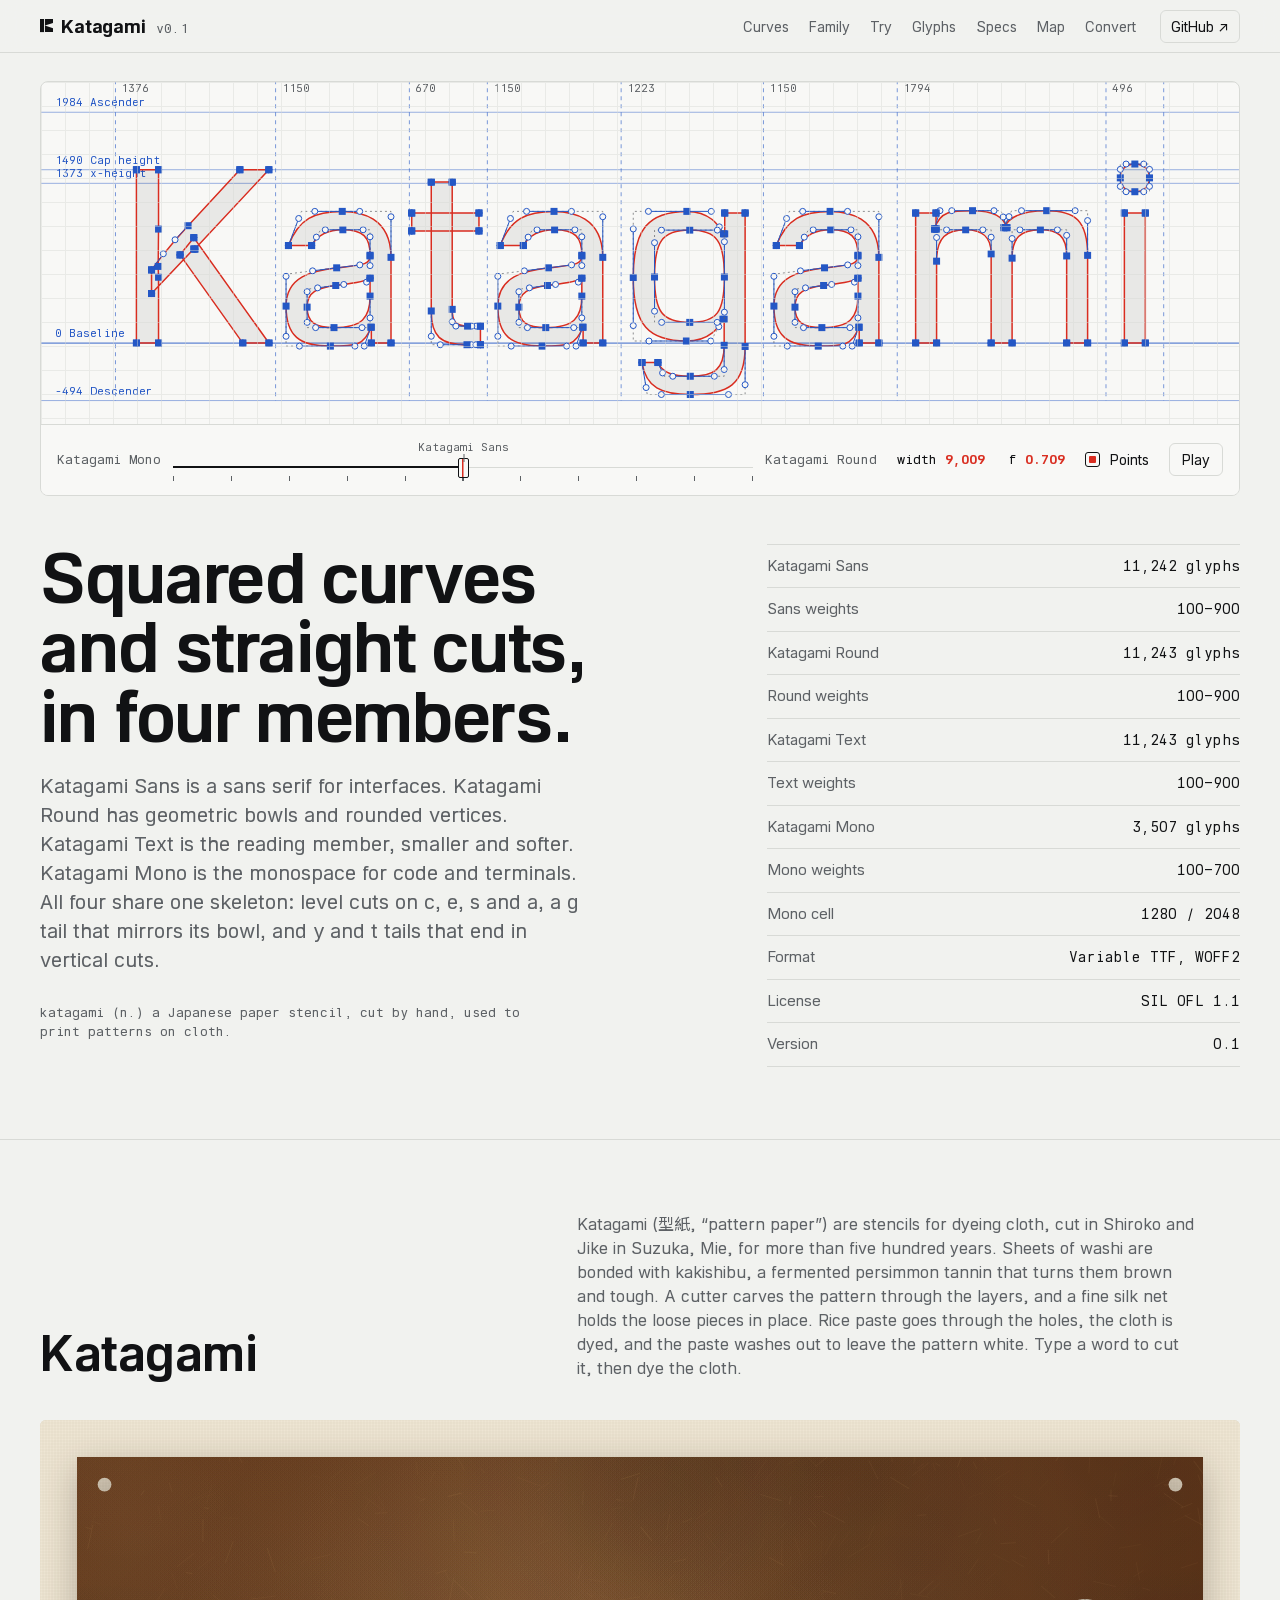
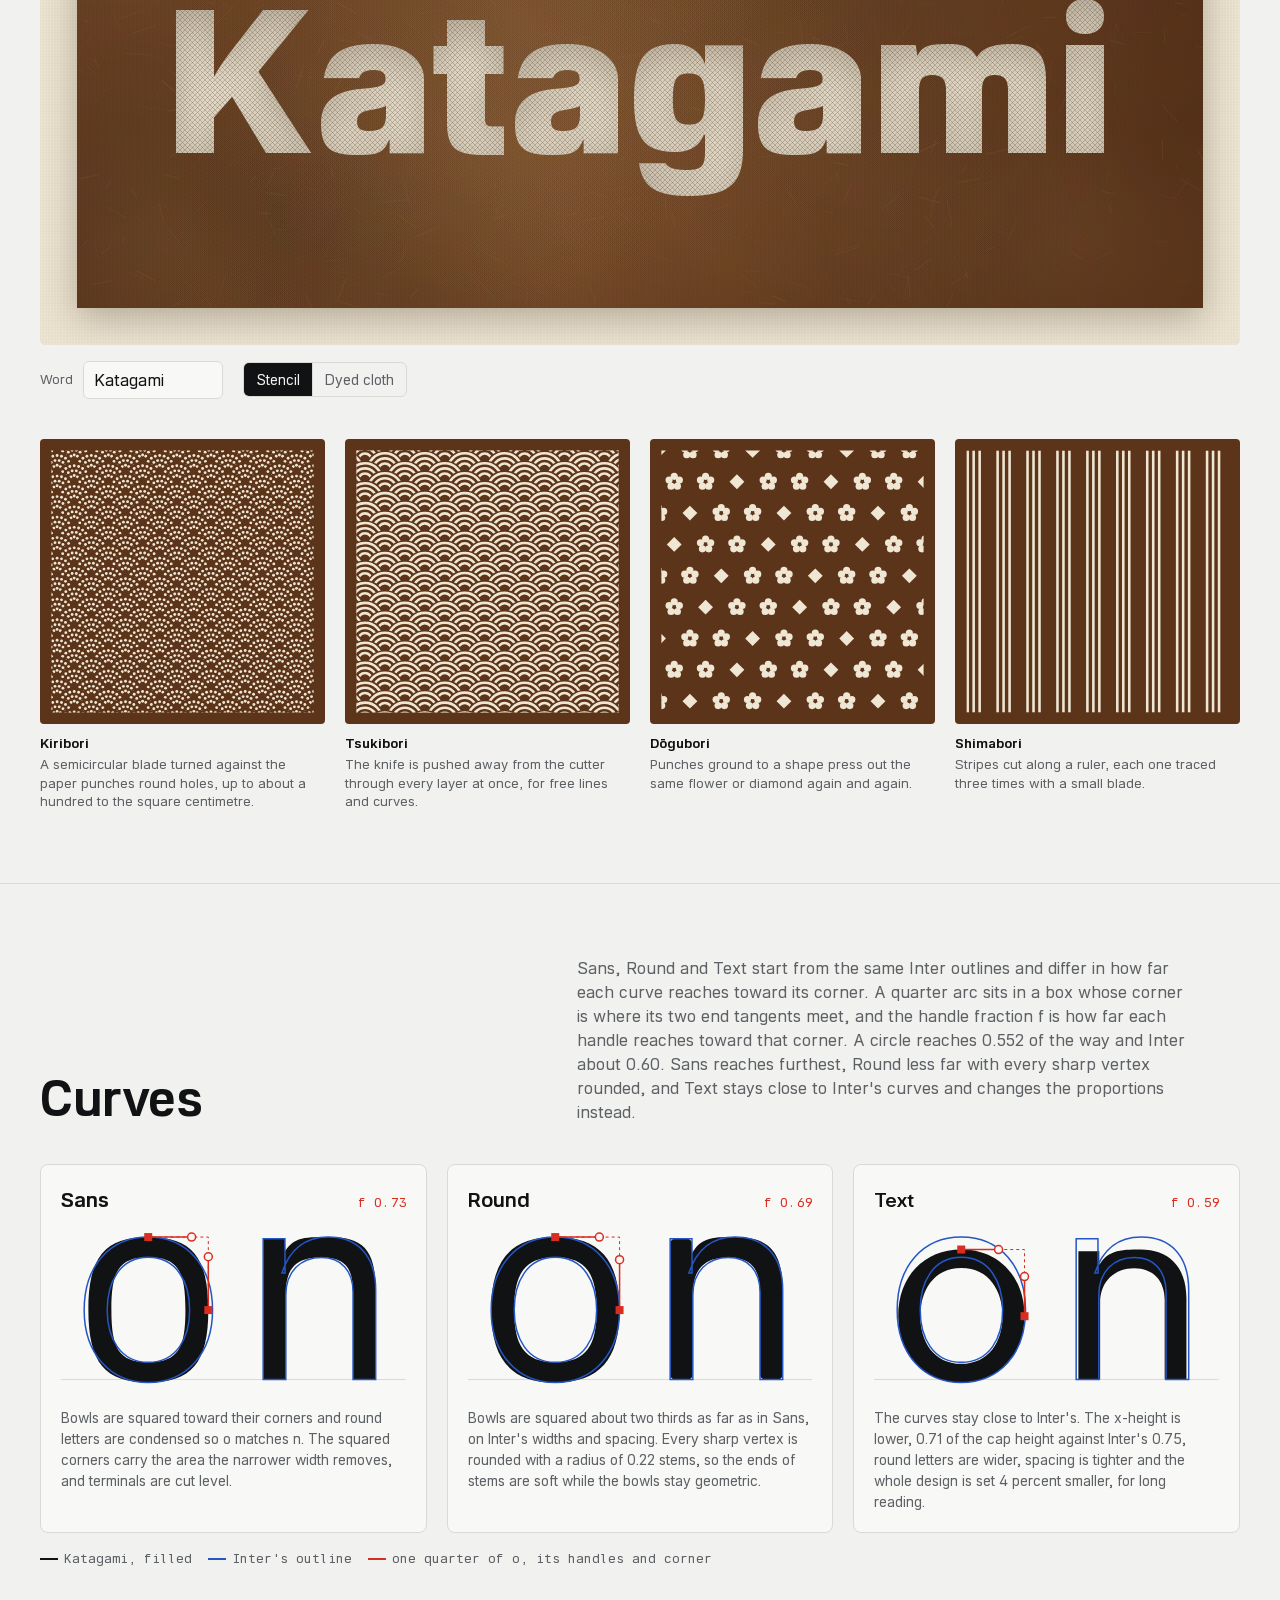
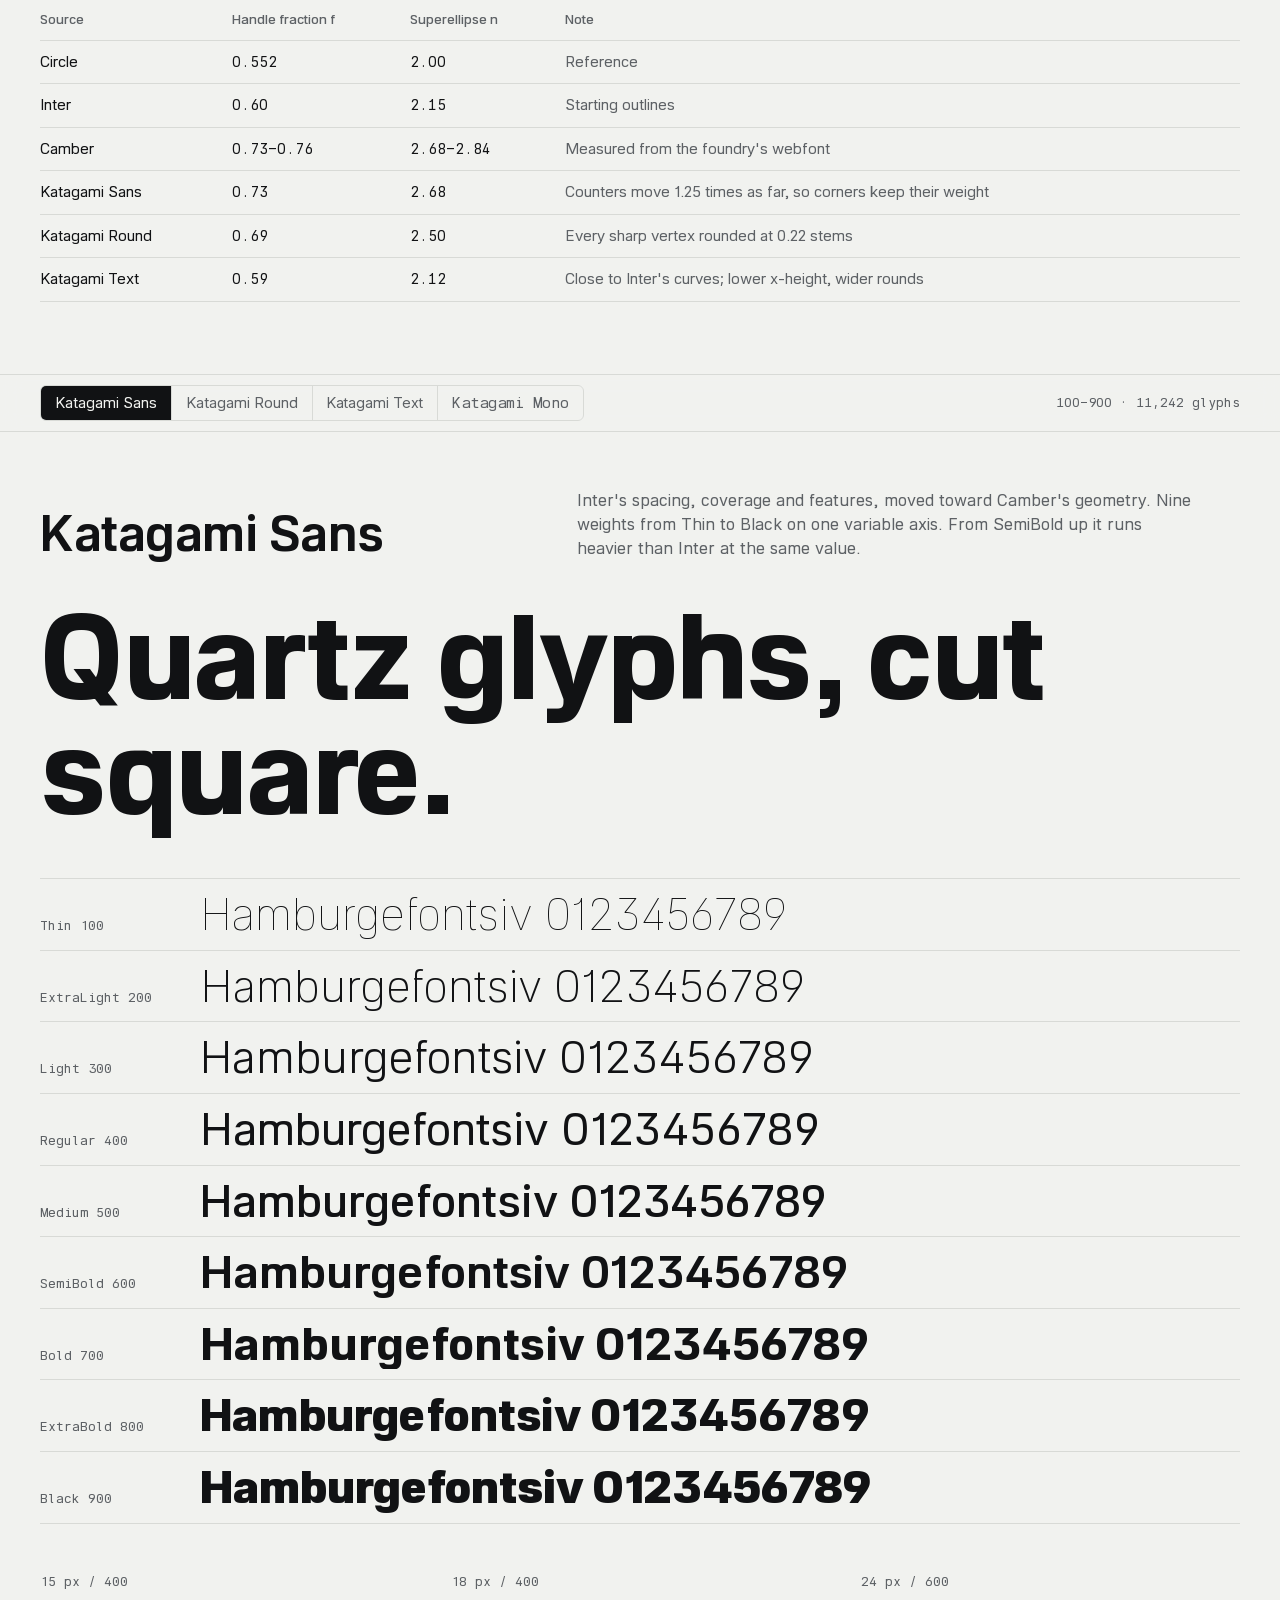
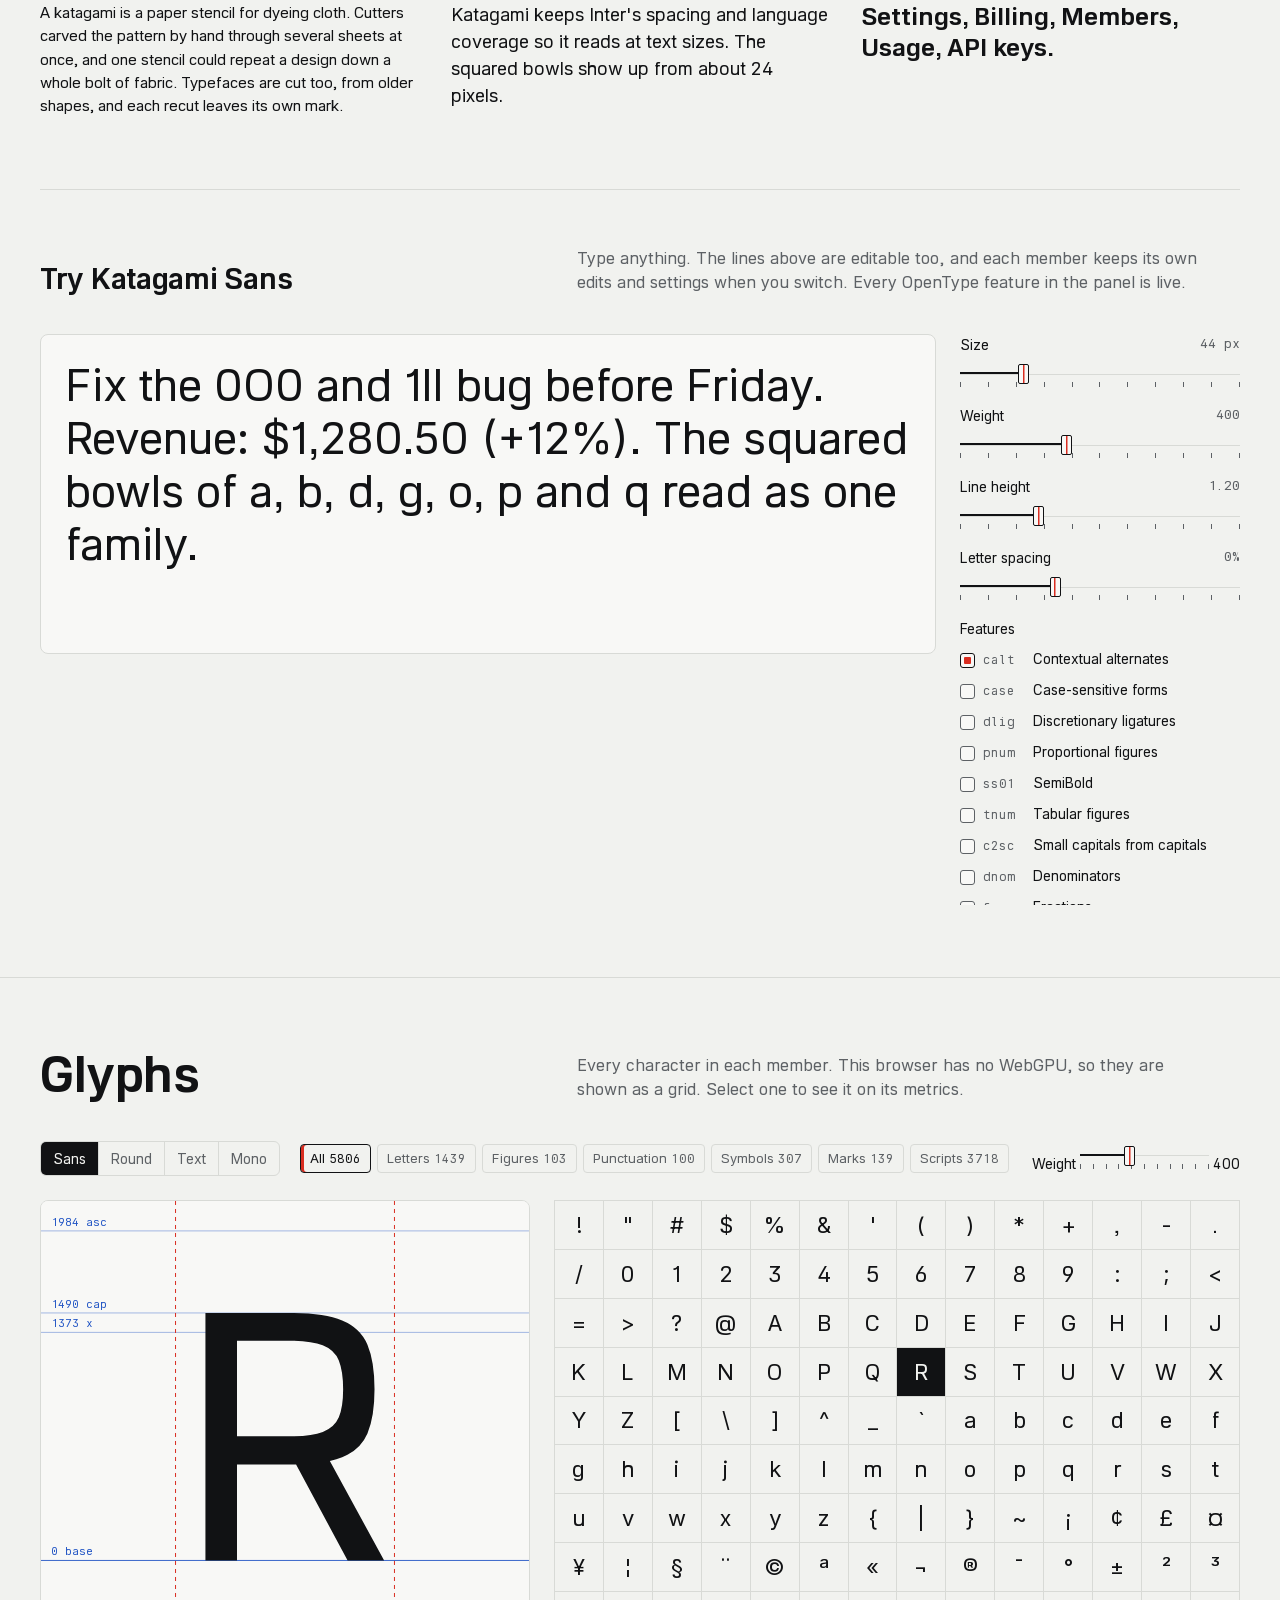
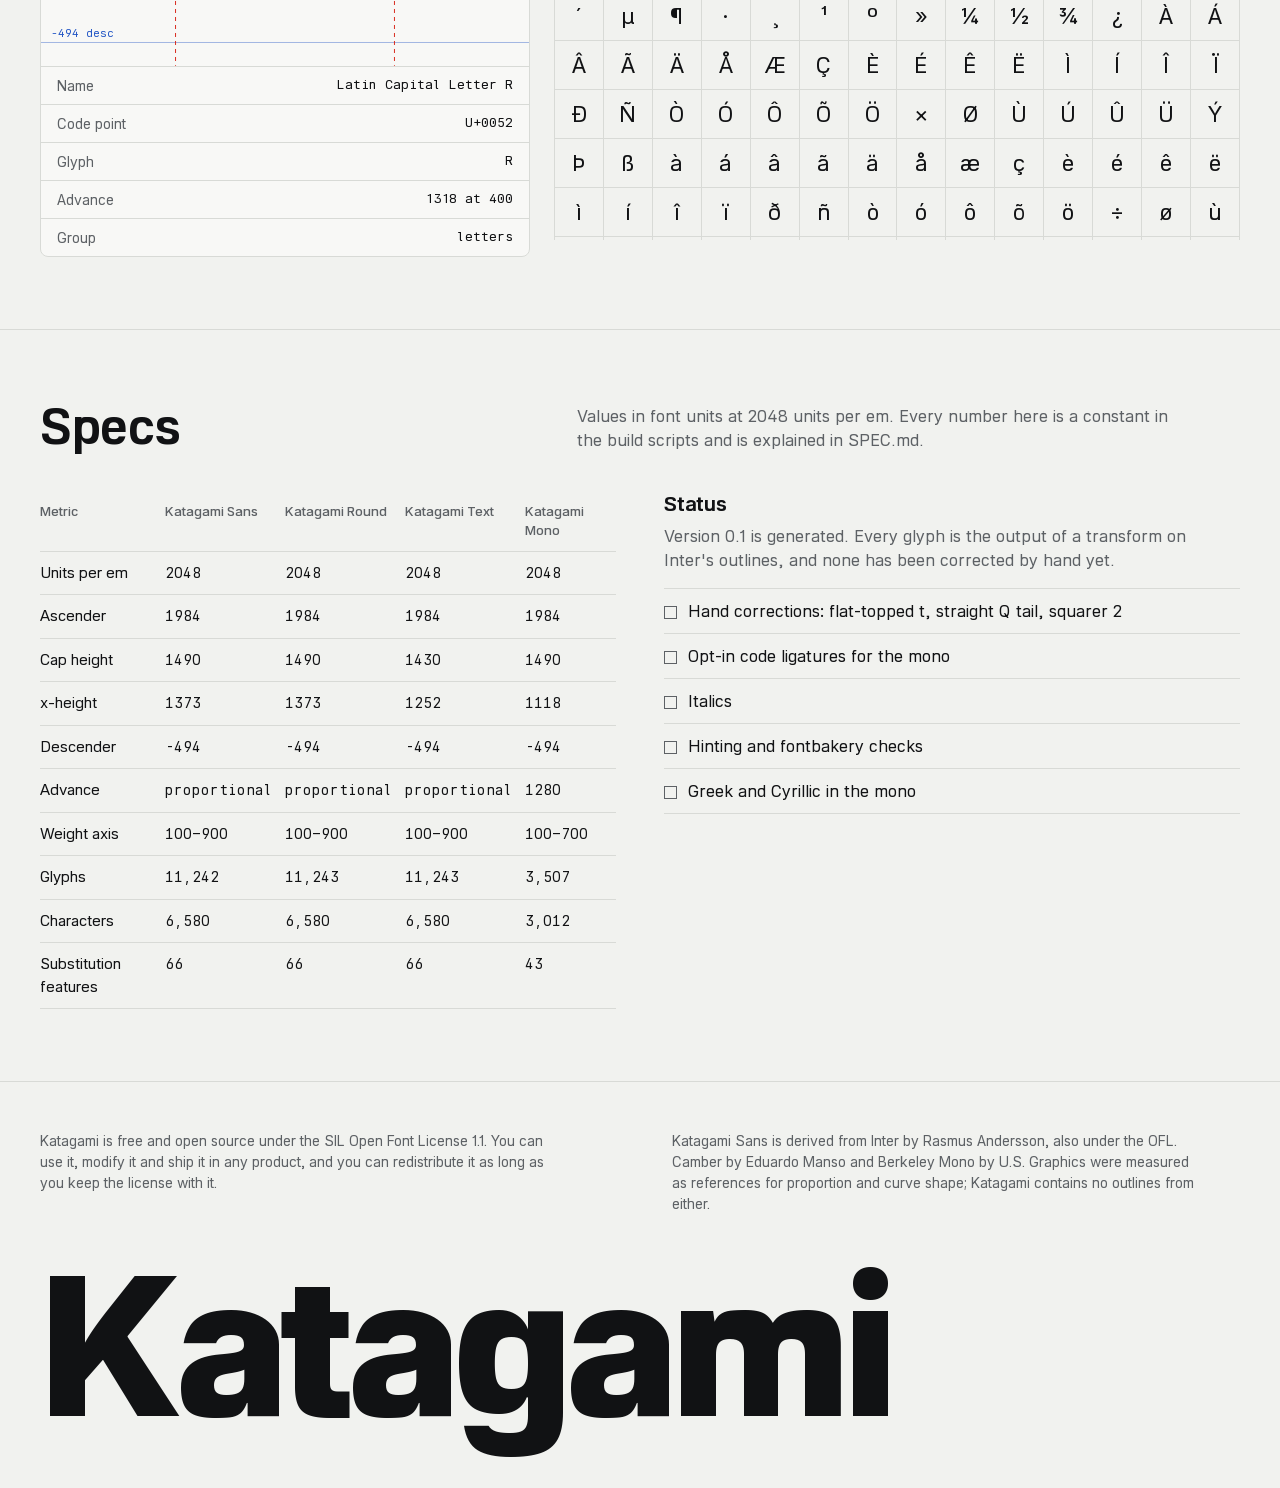
==== commit aa5ae471: "Thin strokes kept at the joins in every member Co-Authored-By: Claude Opus 5.5 <noreply@anthropic.co" ====
--- a/index.html
+++ b/index.html
@@ -9,7 +9,7 @@
 </head>
 <body>
 <title>Katagami Type Family</title>
-<link rel="stylesheet" href="fonts/katagami.css?v=2b19266889">
+<link rel="stylesheet" href="fonts/katagami.css?v=6bac4e612b">
 <style>
 /* Layout: one long drawing sheet. A construction drawing of the name opens it; each section below is a plate on the same 12-column grid, separated by hairlines. Colors follow laser-cutter convention: red hairlines cut, blue hairlines score. */
 :root {
--- a/fonts/katagami.css
+++ b/fonts/katagami.css
@@ -1,67 +1,67 @@
 /* Katagami web fonts, generated by tools/build_site.py in the Katagami repo */
-@font-face{font-family:"Katagami Sans";src:url("KatagamiSans.woff2?v=c68da5445a") format("woff2");font-weight:100 900;font-display:swap;unicode-range:U+0-52F,U+1D00-27FA,U+2913,U+2A38-2B24,U+2C7C-2C7F,U+2DFF-2E18,U+A69F,U+A7FF,U+A92E,U+E000-E2DC,U+EE01-EEE1,U+F6C3,U+1F12F-1F16B,U+1F850-1F852}
-@font-face{font-family:"Katagami Sans";src:url("KatagamiSans-devanagari.woff2?v=6018e5828e") format("woff2");font-weight:100 900;font-display:swap;unicode-range:U+900-97F,U+1CD0-1CF9,U+A8E0-A8FF}
-@font-face{font-family:"Katagami Sans";src:url("KatagamiSans-arabic.woff2?v=575f4b4e75") format("woff2");font-weight:100 900;font-display:swap;unicode-range:U+600-8FF,U+FB50-FEFF}
-@font-face{font-family:"Katagami Sans";src:url("KatagamiSans-bengali.woff2?v=177150e7e7") format("woff2");font-weight:100 900;font-display:swap;unicode-range:U+980-9FE}
-@font-face{font-family:"Katagami Sans";src:url("KatagamiSans-gurmukhi.woff2?v=66dac495fb") format("woff2");font-weight:100 900;font-display:swap;unicode-range:U+A01-A76}
-@font-face{font-family:"Katagami Sans";src:url("KatagamiSans-gujarati.woff2?v=4fbf291312") format("woff2");font-weight:100 900;font-display:swap;unicode-range:U+A81-AFF}
-@font-face{font-family:"Katagami Sans";src:url("KatagamiSans-oriya.woff2?v=15cd825b09") format("woff2");font-weight:100 900;font-display:swap;unicode-range:U+B01-B77}
-@font-face{font-family:"Katagami Sans";src:url("KatagamiSans-tamil.woff2?v=75bf56bd25") format("woff2");font-weight:100 900;font-display:swap;unicode-range:U+B82-BFA}
-@font-face{font-family:"Katagami Sans";src:url("KatagamiSans-telugu.woff2?v=6cb615b5d6") format("woff2");font-weight:100 900;font-display:swap;unicode-range:U+C00-C7F}
-@font-face{font-family:"Katagami Sans";src:url("KatagamiSans-kannada.woff2?v=757147b793") format("woff2");font-weight:100 900;font-display:swap;unicode-range:U+C80-CF3}
-@font-face{font-family:"Katagami Sans";src:url("KatagamiSans-malayalam.woff2?v=0ade85bac8") format("woff2");font-weight:100 900;font-display:swap;unicode-range:U+D00-D7F}
-@font-face{font-family:"Katagami Sans";src:url("KatagamiSans-sinhala.woff2?v=91cc218c5f") format("woff2");font-weight:100 900;font-display:swap;unicode-range:U+D81-DF4,U+111E1-111F4}
-@font-face{font-family:"Katagami Sans";src:url("KatagamiSans-thai.woff2?v=29017aef71") format("woff2");font-weight:100 900;font-display:swap;unicode-range:U+E01-E5B}
-@font-face{font-family:"Katagami Sans";src:url("KatagamiSans-lao.woff2?v=7808b53215") format("woff2");font-weight:100 900;font-display:swap;unicode-range:U+E81-EDF}
-@font-face{font-family:"Katagami Sans";src:url("KatagamiSans-myanmar.woff2?v=e8ad35b741") format("woff2");font-weight:100 900;font-display:swap;unicode-range:U+1000-109F,U+A9E0-AA7F}
-@font-face{font-family:"Katagami Sans";src:url("KatagamiSans-ethiopic.woff2?v=cd72ef4939") format("woff2");font-weight:100 900;font-display:swap;unicode-range:U+1200-1399,U+2D80-2DDE,U+AB01-AB2E,U+1E7E0-1E7FE}
-@font-face{font-family:"Katagami Sans";src:url("KatagamiSans-hebrew.woff2?v=808b3598bc") format("woff2");font-weight:100 900;font-display:swap;unicode-range:U+591-5F4,U+FB1D-FB4F}
-@font-face{font-family:"Katagami Sans";src:url("KatagamiSans-armenian.woff2?v=02e0c01248") format("woff2");font-weight:100 900;font-display:swap;unicode-range:U+531-58F,U+FB13-FB17}
-@font-face{font-family:"Katagami Sans";src:url("KatagamiSans-georgian.woff2?v=2637ddb5ff") format("woff2");font-weight:100 900;font-display:swap;unicode-range:U+10A0-10FF,U+1C90-1CBF,U+2D00-2D2D}
-@font-face{font-family:"Katagami Sans";src:url("KatagamiSans-khmer.woff2?v=7b11aff221") format("woff2");font-weight:100 900;font-display:swap;unicode-range:U+1780-17F9,U+19E0-19FF}
-@font-face{font-family:"Katagami Round";src:url("KatagamiRound.woff2?v=5d505f628c") format("woff2");font-weight:100 900;font-display:swap;unicode-range:U+0-52F,U+1D00-27FA,U+2913,U+2A38-2B24,U+2C7C-2C7F,U+2DFF-2E18,U+A69F,U+A7FF,U+A92E,U+E000-E2DC,U+EE01-EEE1,U+F6C3,U+1F12F-1F16B,U+1F850-1F852}
-@font-face{font-family:"Katagami Round";src:url("KatagamiRound-devanagari.woff2?v=aca5c196ab") format("woff2");font-weight:100 900;font-display:swap;unicode-range:U+900-97F,U+1CD0-1CF9,U+A8E0-A8FF}
-@font-face{font-family:"Katagami Round";src:url("KatagamiRound-arabic.woff2?v=5d0f0c3a2c") format("woff2");font-weight:100 900;font-display:swap;unicode-range:U+600-8FF,U+FB50-FEFF}
-@font-face{font-family:"Katagami Round";src:url("KatagamiRound-bengali.woff2?v=1de15ad5af") format("woff2");font-weight:100 900;font-display:swap;unicode-range:U+980-9FE}
-@font-face{font-family:"Katagami Round";src:url("KatagamiRound-gurmukhi.woff2?v=ad24f23f1b") format("woff2");font-weight:100 900;font-display:swap;unicode-range:U+A01-A76}
-@font-face{font-family:"Katagami Round";src:url("KatagamiRound-gujarati.woff2?v=b3c90cc6f8") format("woff2");font-weight:100 900;font-display:swap;unicode-range:U+A81-AFF}
-@font-face{font-family:"Katagami Round";src:url("KatagamiRound-oriya.woff2?v=d11c79392b") format("woff2");font-weight:100 900;font-display:swap;unicode-range:U+B01-B77}
-@font-face{font-family:"Katagami Round";src:url("KatagamiRound-tamil.woff2?v=5d4f597325") format("woff2");font-weight:100 900;font-display:swap;unicode-range:U+B82-BFA}
-@font-face{font-family:"Katagami Round";src:url("KatagamiRound-telugu.woff2?v=a9673767e3") format("woff2");font-weight:100 900;font-display:swap;unicode-range:U+C00-C7F}
-@font-face{font-family:"Katagami Round";src:url("KatagamiRound-kannada.woff2?v=bf7792e563") format("woff2");font-weight:100 900;font-display:swap;unicode-range:U+C80-CF3}
-@font-face{font-family:"Katagami Round";src:url("KatagamiRound-malayalam.woff2?v=1a901e40ca") format("woff2");font-weight:100 900;font-display:swap;unicode-range:U+D00-D7F}
-@font-face{font-family:"Katagami Round";src:url("KatagamiRound-sinhala.woff2?v=1f0d54736e") format("woff2");font-weight:100 900;font-display:swap;unicode-range:U+D81-DF4,U+111E1-111F4}
-@font-face{font-family:"Katagami Round";src:url("KatagamiRound-thai.woff2?v=d8359741bd") format("woff2");font-weight:100 900;font-display:swap;unicode-range:U+E01-E5B}
-@font-face{font-family:"Katagami Round";src:url("KatagamiRound-lao.woff2?v=c79bc72f5b") format("woff2");font-weight:100 900;font-display:swap;unicode-range:U+E81-EDF}
-@font-face{font-family:"Katagami Round";src:url("KatagamiRound-myanmar.woff2?v=83d75403d3") format("woff2");font-weight:100 900;font-display:swap;unicode-range:U+1000-109F,U+A9E0-AA7F}
-@font-face{font-family:"Katagami Round";src:url("KatagamiRound-ethiopic.woff2?v=ff26320d6e") format("woff2");font-weight:100 900;font-display:swap;unicode-range:U+1200-1399,U+2D80-2DDE,U+AB01-AB2E,U+1E7E0-1E7FE}
-@font-face{font-family:"Katagami Round";src:url("KatagamiRound-hebrew.woff2?v=63c53ebea0") format("woff2");font-weight:100 900;font-display:swap;unicode-range:U+591-5F4,U+FB1D-FB4F}
-@font-face{font-family:"Katagami Round";src:url("KatagamiRound-armenian.woff2?v=224c6515a7") format("woff2");font-weight:100 900;font-display:swap;unicode-range:U+531-58F,U+FB13-FB17}
-@font-face{font-family:"Katagami Round";src:url("KatagamiRound-georgian.woff2?v=39040349a3") format("woff2");font-weight:100 900;font-display:swap;unicode-range:U+10A0-10FF,U+1C90-1CBF,U+2D00-2D2D}
-@font-face{font-family:"Katagami Round";src:url("KatagamiRound-khmer.woff2?v=0509c43ef7") format("woff2");font-weight:100 900;font-display:swap;unicode-range:U+1780-17F9,U+19E0-19FF}
-@font-face{font-family:"Katagami Text";src:url("KatagamiText.woff2?v=d706c3ecb1") format("woff2");font-weight:100 900;font-display:swap;unicode-range:U+0-52F,U+1D00-27FA,U+2913,U+2A38-2B24,U+2C7C-2C7F,U+2DFF-2E18,U+A69F,U+A7FF,U+A92E,U+E000-E2DC,U+EE01-EEE1,U+F6C3,U+1F12F-1F16B,U+1F850-1F852}
-@font-face{font-family:"Katagami Text";src:url("KatagamiText-devanagari.woff2?v=45b5fc673a") format("woff2");font-weight:100 900;font-display:swap;unicode-range:U+900-97F,U+1CD0-1CF9,U+A8E0-A8FF}
-@font-face{font-family:"Katagami Text";src:url("KatagamiText-arabic.woff2?v=5789981389") format("woff2");font-weight:100 900;font-display:swap;unicode-range:U+600-8FF,U+FB50-FEFF}
-@font-face{font-family:"Katagami Text";src:url("KatagamiText-bengali.woff2?v=249eaef13f") format("woff2");font-weight:100 900;font-display:swap;unicode-range:U+980-9FE}
-@font-face{font-family:"Katagami Text";src:url("KatagamiText-gurmukhi.woff2?v=c80b135da3") format("woff2");font-weight:100 900;font-display:swap;unicode-range:U+A01-A76}
-@font-face{font-family:"Katagami Text";src:url("KatagamiText-gujarati.woff2?v=853836a803") format("woff2");font-weight:100 900;font-display:swap;unicode-range:U+A81-AFF}
-@font-face{font-family:"Katagami Text";src:url("KatagamiText-oriya.woff2?v=76cec1be60") format("woff2");font-weight:100 900;font-display:swap;unicode-range:U+B01-B77}
-@font-face{font-family:"Katagami Text";src:url("KatagamiText-tamil.woff2?v=a55d6a9d66") format("woff2");font-weight:100 900;font-display:swap;unicode-range:U+B82-BFA}
-@font-face{font-family:"Katagami Text";src:url("KatagamiText-telugu.woff2?v=3b9f6cf568") format("woff2");font-weight:100 900;font-display:swap;unicode-range:U+C00-C7F}
-@font-face{font-family:"Katagami Text";src:url("KatagamiText-kannada.woff2?v=128f6a2ae1") format("woff2");font-weight:100 900;font-display:swap;unicode-range:U+C80-CF3}
-@font-face{font-family:"Katagami Text";src:url("KatagamiText-malayalam.woff2?v=eba9fcd597") format("woff2");font-weight:100 900;font-display:swap;unicode-range:U+D00-D7F}
-@font-face{font-family:"Katagami Text";src:url("KatagamiText-sinhala.woff2?v=ca896fd86e") format("woff2");font-weight:100 900;font-display:swap;unicode-range:U+D81-DF4,U+111E1-111F4}
-@font-face{font-family:"Katagami Text";src:url("KatagamiText-thai.woff2?v=0a3cff38b5") format("woff2");font-weight:100 900;font-display:swap;unicode-range:U+E01-E5B}
-@font-face{font-family:"Katagami Text";src:url("KatagamiText-lao.woff2?v=c203c65315") format("woff2");font-weight:100 900;font-display:swap;unicode-range:U+E81-EDF}
-@font-face{font-family:"Katagami Text";src:url("KatagamiText-myanmar.woff2?v=3f491671f5") format("woff2");font-weight:100 900;font-display:swap;unicode-range:U+1000-109F,U+A9E0-AA7F}
-@font-face{font-family:"Katagami Text";src:url("KatagamiText-ethiopic.woff2?v=be705fe299") format("woff2");font-weight:100 900;font-display:swap;unicode-range:U+1200-1399,U+2D80-2DDE,U+AB01-AB2E,U+1E7E0-1E7FE}
-@font-face{font-family:"Katagami Text";src:url("KatagamiText-hebrew.woff2?v=7948f88d47") format("woff2");font-weight:100 900;font-display:swap;unicode-range:U+591-5F4,U+FB1D-FB4F}
-@font-face{font-family:"Katagami Text";src:url("KatagamiText-armenian.woff2?v=93e5040660") format("woff2");font-weight:100 900;font-display:swap;unicode-range:U+531-58F,U+FB13-FB17}
-@font-face{font-family:"Katagami Text";src:url("KatagamiText-georgian.woff2?v=81dd4427cb") format("woff2");font-weight:100 900;font-display:swap;unicode-range:U+10A0-10FF,U+1C90-1CBF,U+2D00-2D2D}
-@font-face{font-family:"Katagami Text";src:url("KatagamiText-khmer.woff2?v=de0d6c1366") format("woff2");font-weight:100 900;font-display:swap;unicode-range:U+1780-17F9,U+19E0-19FF}
-@font-face{font-family:"Katagami Mono";src:url("KatagamiMono.woff2?v=e2b949f3a8") format("woff2");font-weight:100 700;font-display:swap;unicode-range:U+0-52F,U+1D00-27FA,U+2913,U+2A38-2B24,U+2C7C-2C7F,U+2DFF-2E18,U+A69F,U+A7FF,U+A92E,U+E000-E2DC,U+EE01-EEE1,U+F6C3,U+1F12F-1F16B,U+1F850-1F852}
-@font-face{font-family:"Katagami Mono";src:url("KatagamiMono-arabic.woff2?v=1d1202f0d5") format("woff2");font-weight:100 700;font-display:swap;unicode-range:U+FEFF}
-@font-face{font-family:"Katagami Mono";src:url("KatagamiMono-thai.woff2?v=0d525a263c") format("woff2");font-weight:100 700;font-display:swap;unicode-range:U+E3F}
+@font-face{font-family:"Katagami Sans";src:url("KatagamiSans.woff2?v=061c575326") format("woff2");font-weight:100 900;font-display:swap;unicode-range:U+0-52F,U+1D00-27FA,U+2913,U+2A38-2B24,U+2C7C-2C7F,U+2DFF-2E18,U+A69F,U+A7FF,U+A92E,U+E000-E2DC,U+EE01-EEE1,U+F6C3,U+1F12F-1F16B,U+1F850-1F852}
+@font-face{font-family:"Katagami Sans";src:url("KatagamiSans-devanagari.woff2?v=2f1d38ee60") format("woff2");font-weight:100 900;font-display:swap;unicode-range:U+900-97F,U+1CD0-1CF9,U+A8E0-A8FF}
+@font-face{font-family:"Katagami Sans";src:url("KatagamiSans-arabic.woff2?v=3dd4277ddb") format("woff2");font-weight:100 900;font-display:swap;unicode-range:U+600-8FF,U+FB50-FEFF}
+@font-face{font-family:"Katagami Sans";src:url("KatagamiSans-bengali.woff2?v=aa3d062550") format("woff2");font-weight:100 900;font-display:swap;unicode-range:U+980-9FE}
+@font-face{font-family:"Katagami Sans";src:url("KatagamiSans-gurmukhi.woff2?v=f51181d184") format("woff2");font-weight:100 900;font-display:swap;unicode-range:U+A01-A76}
+@font-face{font-family:"Katagami Sans";src:url("KatagamiSans-gujarati.woff2?v=4fe233467e") format("woff2");font-weight:100 900;font-display:swap;unicode-range:U+A81-AFF}
+@font-face{font-family:"Katagami Sans";src:url("KatagamiSans-oriya.woff2?v=11a4daa412") format("woff2");font-weight:100 900;font-display:swap;unicode-range:U+B01-B77}
+@font-face{font-family:"Katagami Sans";src:url("KatagamiSans-tamil.woff2?v=2bfd86bcd2") format("woff2");font-weight:100 900;font-display:swap;unicode-range:U+B82-BFA}
+@font-face{font-family:"Katagami Sans";src:url("KatagamiSans-telugu.woff2?v=c4b5964be0") format("woff2");font-weight:100 900;font-display:swap;unicode-range:U+C00-C7F}
+@font-face{font-family:"Katagami Sans";src:url("KatagamiSans-kannada.woff2?v=981d6b426e") format("woff2");font-weight:100 900;font-display:swap;unicode-range:U+C80-CF3}
+@font-face{font-family:"Katagami Sans";src:url("KatagamiSans-malayalam.woff2?v=cc07ed7907") format("woff2");font-weight:100 900;font-display:swap;unicode-range:U+D00-D7F}
+@font-face{font-family:"Katagami Sans";src:url("KatagamiSans-sinhala.woff2?v=5ef966bf12") format("woff2");font-weight:100 900;font-display:swap;unicode-range:U+D81-DF4,U+111E1-111F4}
+@font-face{font-family:"Katagami Sans";src:url("KatagamiSans-thai.woff2?v=7f29b6b107") format("woff2");font-weight:100 900;font-display:swap;unicode-range:U+E01-E5B}
+@font-face{font-family:"Katagami Sans";src:url("KatagamiSans-lao.woff2?v=a646918f50") format("woff2");font-weight:100 900;font-display:swap;unicode-range:U+E81-EDF}
+@font-face{font-family:"Katagami Sans";src:url("KatagamiSans-myanmar.woff2?v=5df88a25cd") format("woff2");font-weight:100 900;font-display:swap;unicode-range:U+1000-109F,U+A9E0-AA7F}
+@font-face{font-family:"Katagami Sans";src:url("KatagamiSans-ethiopic.woff2?v=a8c6ff96cb") format("woff2");font-weight:100 900;font-display:swap;unicode-range:U+1200-1399,U+2D80-2DDE,U+AB01-AB2E,U+1E7E0-1E7FE}
+@font-face{font-family:"Katagami Sans";src:url("KatagamiSans-hebrew.woff2?v=e2fb454a40") format("woff2");font-weight:100 900;font-display:swap;unicode-range:U+591-5F4,U+FB1D-FB4F}
+@font-face{font-family:"Katagami Sans";src:url("KatagamiSans-armenian.woff2?v=573c78e8f5") format("woff2");font-weight:100 900;font-display:swap;unicode-range:U+531-58F,U+FB13-FB17}
+@font-face{font-family:"Katagami Sans";src:url("KatagamiSans-georgian.woff2?v=cc2acb6407") format("woff2");font-weight:100 900;font-display:swap;unicode-range:U+10A0-10FF,U+1C90-1CBF,U+2D00-2D2D}
+@font-face{font-family:"Katagami Sans";src:url("KatagamiSans-khmer.woff2?v=76bd4edfeb") format("woff2");font-weight:100 900;font-display:swap;unicode-range:U+1780-17F9,U+19E0-19FF}
+@font-face{font-family:"Katagami Round";src:url("KatagamiRound.woff2?v=5d4c77b788") format("woff2");font-weight:100 900;font-display:swap;unicode-range:U+0-52F,U+1D00-27FA,U+2913,U+2A38-2B24,U+2C7C-2C7F,U+2DFF-2E18,U+A69F,U+A7FF,U+A92E,U+E000-E2DC,U+EE01-EEE1,U+F6C3,U+1F12F-1F16B,U+1F850-1F852}
+@font-face{font-family:"Katagami Round";src:url("KatagamiRound-devanagari.woff2?v=28bb6711e9") format("woff2");font-weight:100 900;font-display:swap;unicode-range:U+900-97F,U+1CD0-1CF9,U+A8E0-A8FF}
+@font-face{font-family:"Katagami Round";src:url("KatagamiRound-arabic.woff2?v=79cd4011f6") format("woff2");font-weight:100 900;font-display:swap;unicode-range:U+600-8FF,U+FB50-FEFF}
+@font-face{font-family:"Katagami Round";src:url("KatagamiRound-bengali.woff2?v=861d993391") format("woff2");font-weight:100 900;font-display:swap;unicode-range:U+980-9FE}
+@font-face{font-family:"Katagami Round";src:url("KatagamiRound-gurmukhi.woff2?v=5f3587f17f") format("woff2");font-weight:100 900;font-display:swap;unicode-range:U+A01-A76}
+@font-face{font-family:"Katagami Round";src:url("KatagamiRound-gujarati.woff2?v=7760af0eef") format("woff2");font-weight:100 900;font-display:swap;unicode-range:U+A81-AFF}
+@font-face{font-family:"Katagami Round";src:url("KatagamiRound-oriya.woff2?v=cdccd57ed1") format("woff2");font-weight:100 900;font-display:swap;unicode-range:U+B01-B77}
+@font-face{font-family:"Katagami Round";src:url("KatagamiRound-tamil.woff2?v=3503965edb") format("woff2");font-weight:100 900;font-display:swap;unicode-range:U+B82-BFA}
+@font-face{font-family:"Katagami Round";src:url("KatagamiRound-telugu.woff2?v=6c86f4d14d") format("woff2");font-weight:100 900;font-display:swap;unicode-range:U+C00-C7F}
+@font-face{font-family:"Katagami Round";src:url("KatagamiRound-kannada.woff2?v=be9cf2511e") format("woff2");font-weight:100 900;font-display:swap;unicode-range:U+C80-CF3}
+@font-face{font-family:"Katagami Round";src:url("KatagamiRound-malayalam.woff2?v=0836e52e9c") format("woff2");font-weight:100 900;font-display:swap;unicode-range:U+D00-D7F}
+@font-face{font-family:"Katagami Round";src:url("KatagamiRound-sinhala.woff2?v=a46e21b004") format("woff2");font-weight:100 900;font-display:swap;unicode-range:U+D81-DF4,U+111E1-111F4}
+@font-face{font-family:"Katagami Round";src:url("KatagamiRound-thai.woff2?v=fa5802cafd") format("woff2");font-weight:100 900;font-display:swap;unicode-range:U+E01-E5B}
+@font-face{font-family:"Katagami Round";src:url("KatagamiRound-lao.woff2?v=bbd62d6510") format("woff2");font-weight:100 900;font-display:swap;unicode-range:U+E81-EDF}
+@font-face{font-family:"Katagami Round";src:url("KatagamiRound-myanmar.woff2?v=a667dd79d8") format("woff2");font-weight:100 900;font-display:swap;unicode-range:U+1000-109F,U+A9E0-AA7F}
+@font-face{font-family:"Katagami Round";src:url("KatagamiRound-ethiopic.woff2?v=d8cb45696a") format("woff2");font-weight:100 900;font-display:swap;unicode-range:U+1200-1399,U+2D80-2DDE,U+AB01-AB2E,U+1E7E0-1E7FE}
+@font-face{font-family:"Katagami Round";src:url("KatagamiRound-hebrew.woff2?v=510ff000da") format("woff2");font-weight:100 900;font-display:swap;unicode-range:U+591-5F4,U+FB1D-FB4F}
+@font-face{font-family:"Katagami Round";src:url("KatagamiRound-armenian.woff2?v=053bed902e") format("woff2");font-weight:100 900;font-display:swap;unicode-range:U+531-58F,U+FB13-FB17}
+@font-face{font-family:"Katagami Round";src:url("KatagamiRound-georgian.woff2?v=5a3ece8da7") format("woff2");font-weight:100 900;font-display:swap;unicode-range:U+10A0-10FF,U+1C90-1CBF,U+2D00-2D2D}
+@font-face{font-family:"Katagami Round";src:url("KatagamiRound-khmer.woff2?v=160a8948f1") format("woff2");font-weight:100 900;font-display:swap;unicode-range:U+1780-17F9,U+19E0-19FF}
+@font-face{font-family:"Katagami Text";src:url("KatagamiText.woff2?v=fbfa69cee9") format("woff2");font-weight:100 900;font-display:swap;unicode-range:U+0-52F,U+1D00-27FA,U+2913,U+2A38-2B24,U+2C7C-2C7F,U+2DFF-2E18,U+A69F,U+A7FF,U+A92E,U+E000-E2DC,U+EE01-EEE1,U+F6C3,U+1F12F-1F16B,U+1F850-1F852}
+@font-face{font-family:"Katagami Text";src:url("KatagamiText-devanagari.woff2?v=262ad8bf9b") format("woff2");font-weight:100 900;font-display:swap;unicode-range:U+900-97F,U+1CD0-1CF9,U+A8E0-A8FF}
+@font-face{font-family:"Katagami Text";src:url("KatagamiText-arabic.woff2?v=b74483c988") format("woff2");font-weight:100 900;font-display:swap;unicode-range:U+600-8FF,U+FB50-FEFF}
+@font-face{font-family:"Katagami Text";src:url("KatagamiText-bengali.woff2?v=f02214ecfa") format("woff2");font-weight:100 900;font-display:swap;unicode-range:U+980-9FE}
+@font-face{font-family:"Katagami Text";src:url("KatagamiText-gurmukhi.woff2?v=bf0a5a67e5") format("woff2");font-weight:100 900;font-display:swap;unicode-range:U+A01-A76}
+@font-face{font-family:"Katagami Text";src:url("KatagamiText-gujarati.woff2?v=b0a1b986a8") format("woff2");font-weight:100 900;font-display:swap;unicode-range:U+A81-AFF}
+@font-face{font-family:"Katagami Text";src:url("KatagamiText-oriya.woff2?v=923a46b7b7") format("woff2");font-weight:100 900;font-display:swap;unicode-range:U+B01-B77}
+@font-face{font-family:"Katagami Text";src:url("KatagamiText-tamil.woff2?v=56ccf79691") format("woff2");font-weight:100 900;font-display:swap;unicode-range:U+B82-BFA}
+@font-face{font-family:"Katagami Text";src:url("KatagamiText-telugu.woff2?v=a4cbfcb1f1") format("woff2");font-weight:100 900;font-display:swap;unicode-range:U+C00-C7F}
+@font-face{font-family:"Katagami Text";src:url("KatagamiText-kannada.woff2?v=54d2ad9a46") format("woff2");font-weight:100 900;font-display:swap;unicode-range:U+C80-CF3}
+@font-face{font-family:"Katagami Text";src:url("KatagamiText-malayalam.woff2?v=37b707dcf8") format("woff2");font-weight:100 900;font-display:swap;unicode-range:U+D00-D7F}
+@font-face{font-family:"Katagami Text";src:url("KatagamiText-sinhala.woff2?v=421bdbee50") format("woff2");font-weight:100 900;font-display:swap;unicode-range:U+D81-DF4,U+111E1-111F4}
+@font-face{font-family:"Katagami Text";src:url("KatagamiText-thai.woff2?v=ded4917fc4") format("woff2");font-weight:100 900;font-display:swap;unicode-range:U+E01-E5B}
+@font-face{font-family:"Katagami Text";src:url("KatagamiText-lao.woff2?v=85db843807") format("woff2");font-weight:100 900;font-display:swap;unicode-range:U+E81-EDF}
+@font-face{font-family:"Katagami Text";src:url("KatagamiText-myanmar.woff2?v=cdae4666a4") format("woff2");font-weight:100 900;font-display:swap;unicode-range:U+1000-109F,U+A9E0-AA7F}
+@font-face{font-family:"Katagami Text";src:url("KatagamiText-ethiopic.woff2?v=d77864bfae") format("woff2");font-weight:100 900;font-display:swap;unicode-range:U+1200-1399,U+2D80-2DDE,U+AB01-AB2E,U+1E7E0-1E7FE}
+@font-face{font-family:"Katagami Text";src:url("KatagamiText-hebrew.woff2?v=1f88d10218") format("woff2");font-weight:100 900;font-display:swap;unicode-range:U+591-5F4,U+FB1D-FB4F}
+@font-face{font-family:"Katagami Text";src:url("KatagamiText-armenian.woff2?v=ff5ecca882") format("woff2");font-weight:100 900;font-display:swap;unicode-range:U+531-58F,U+FB13-FB17}
+@font-face{font-family:"Katagami Text";src:url("KatagamiText-georgian.woff2?v=776f601894") format("woff2");font-weight:100 900;font-display:swap;unicode-range:U+10A0-10FF,U+1C90-1CBF,U+2D00-2D2D}
+@font-face{font-family:"Katagami Text";src:url("KatagamiText-khmer.woff2?v=05a611fa5b") format("woff2");font-weight:100 900;font-display:swap;unicode-range:U+1780-17F9,U+19E0-19FF}
+@font-face{font-family:"Katagami Mono";src:url("KatagamiMono.woff2?v=75c09a073a") format("woff2");font-weight:100 700;font-display:swap;unicode-range:U+0-52F,U+1D00-27FA,U+2913,U+2A38-2B24,U+2C7C-2C7F,U+2DFF-2E18,U+A69F,U+A7FF,U+A92E,U+E000-E2DC,U+EE01-EEE1,U+F6C3,U+1F12F-1F16B,U+1F850-1F852}
+@font-face{font-family:"Katagami Mono";src:url("KatagamiMono-arabic.woff2?v=80a9941686") format("woff2");font-weight:100 700;font-display:swap;unicode-range:U+FEFF}
+@font-face{font-family:"Katagami Mono";src:url("KatagamiMono-thai.woff2?v=b8bf6b9673") format("woff2");font-weight:100 700;font-display:swap;unicode-range:U+E3F}
 @font-face{font-family:"Katagami Sans";src:url("KatagamiCJKTC.woff2?v=a81630f1ee") format("woff2");font-weight:100 900;font-display:swap;unicode-range:U+2E80-2FDF,U+3000-303F,U+3200-33FF,U+3400-4DBF,U+4E00-9FFF,U+F900-FAFF,U+FF00-FF60,U+FFE0-FFEF,U+3100-312F,U+31A0-31BF}
 @font-face{font-family:"Katagami Round";src:url("KatagamiCJKTC.woff2?v=a81630f1ee") format("woff2");font-weight:100 900;font-display:swap;unicode-range:U+2E80-2FDF,U+3000-303F,U+3200-33FF,U+3400-4DBF,U+4E00-9FFF,U+F900-FAFF,U+FF00-FF60,U+FFE0-FFEF,U+3100-312F,U+31A0-31BF}
 @font-face{font-family:"Katagami Text";src:url("KatagamiCJKTC.woff2?v=a81630f1ee") format("woff2");font-weight:100 900;font-display:swap;unicode-range:U+2E80-2FDF,U+3000-303F,U+3200-33FF,U+3400-4DBF,U+4E00-9FFF,U+F900-FAFF,U+FF00-FF60,U+FFE0-FFEF,U+3100-312F,U+31A0-31BF}
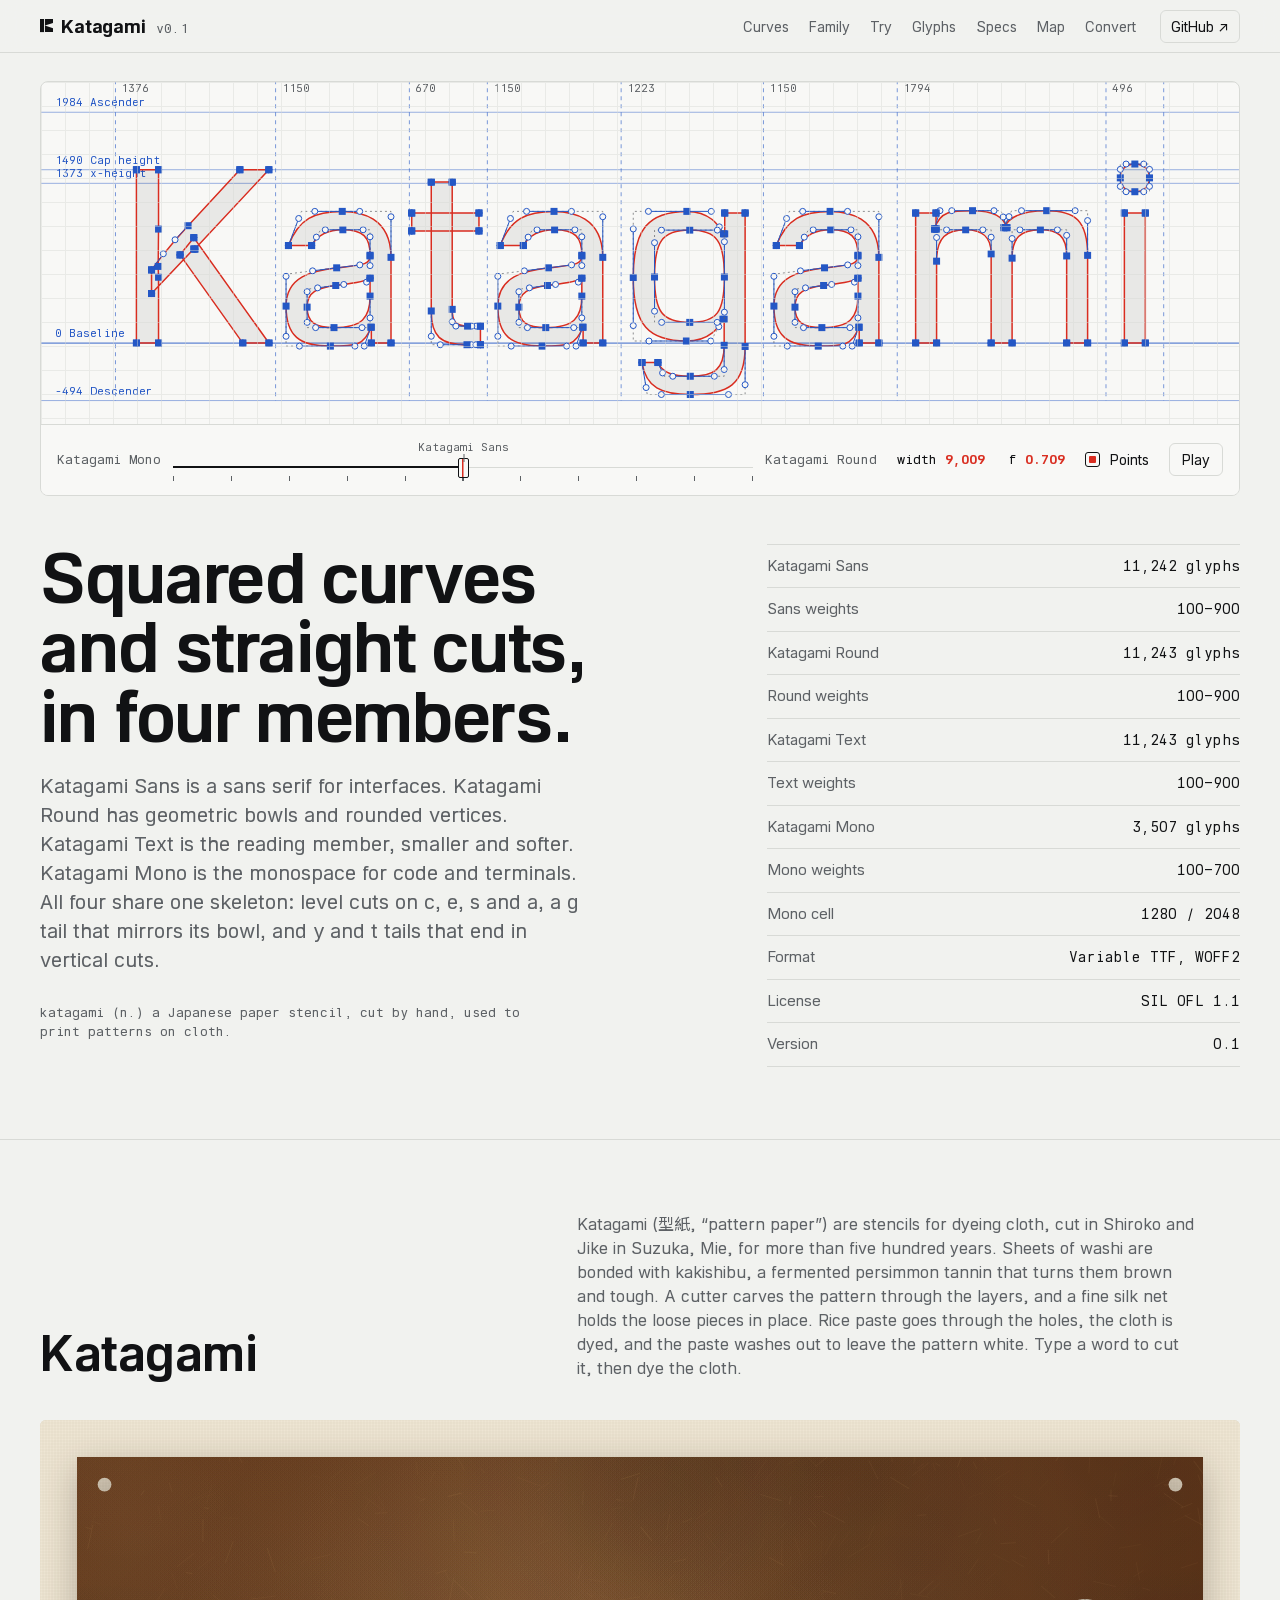
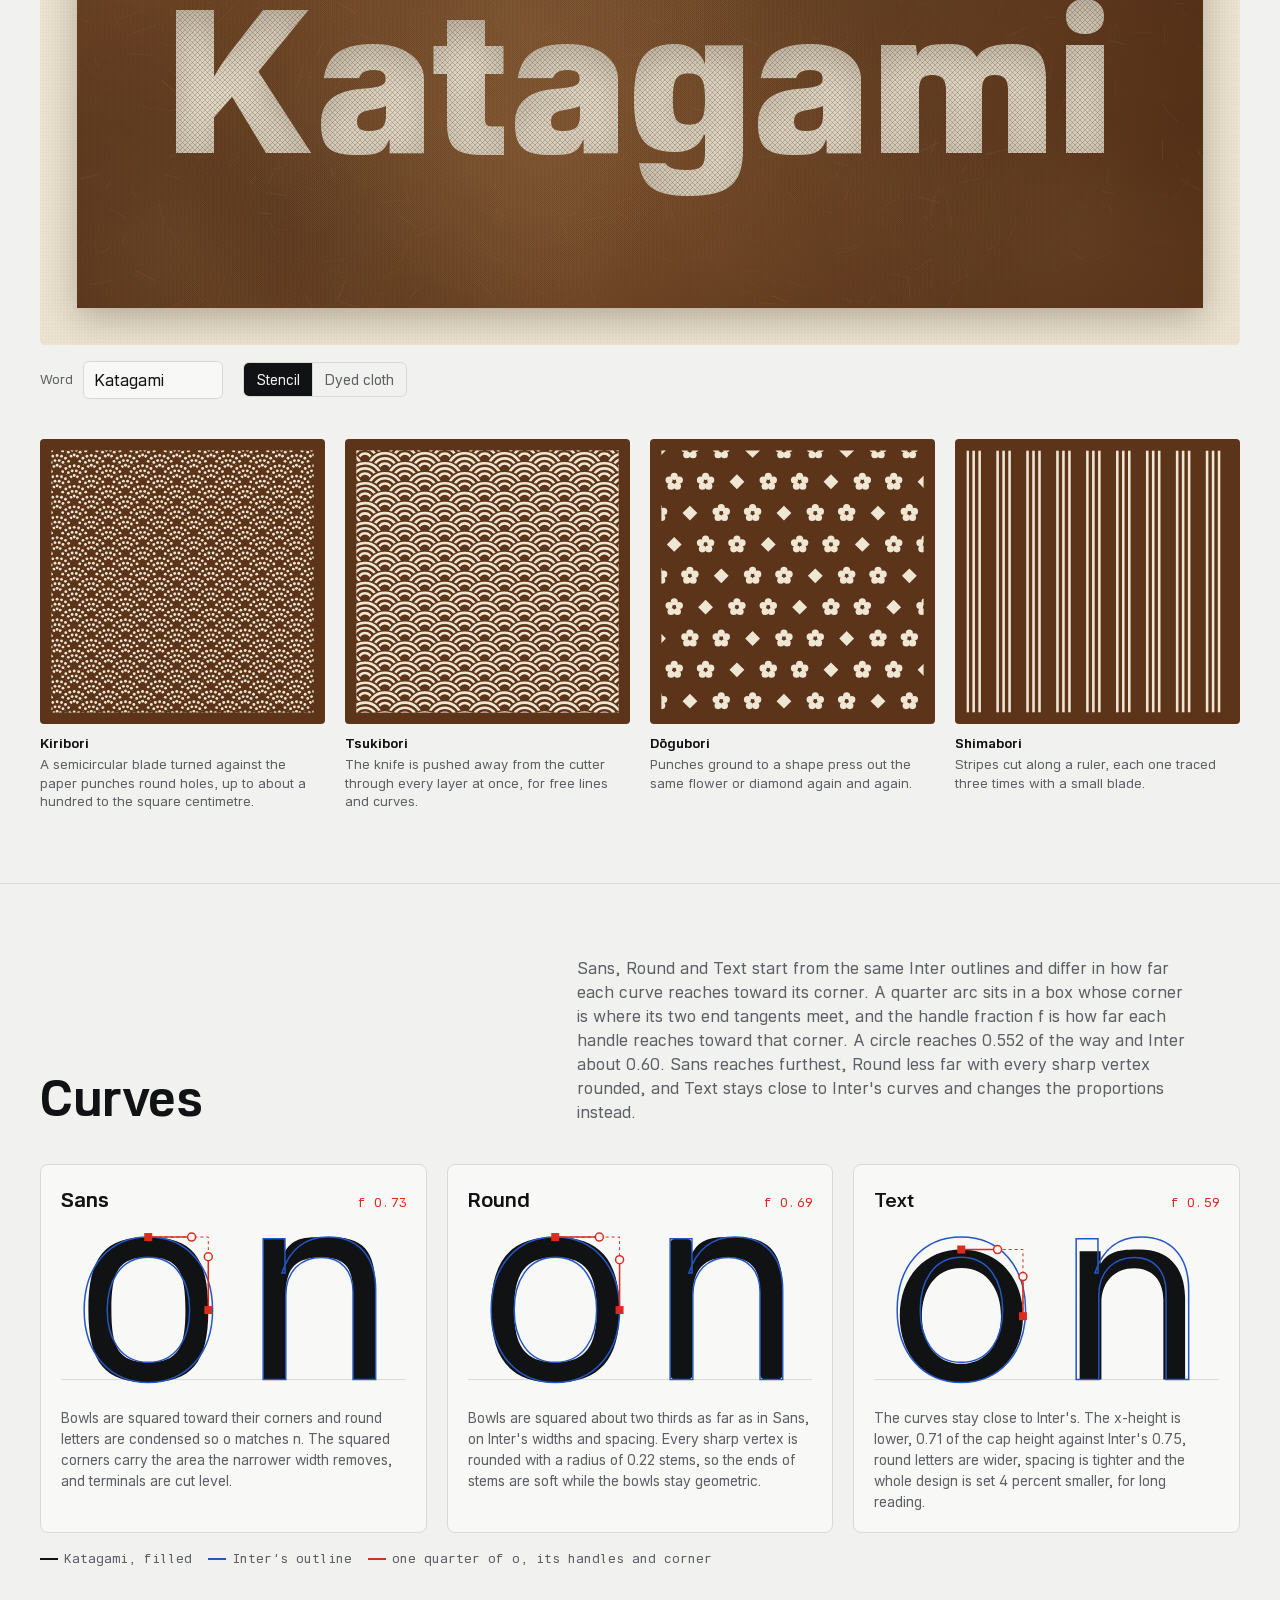
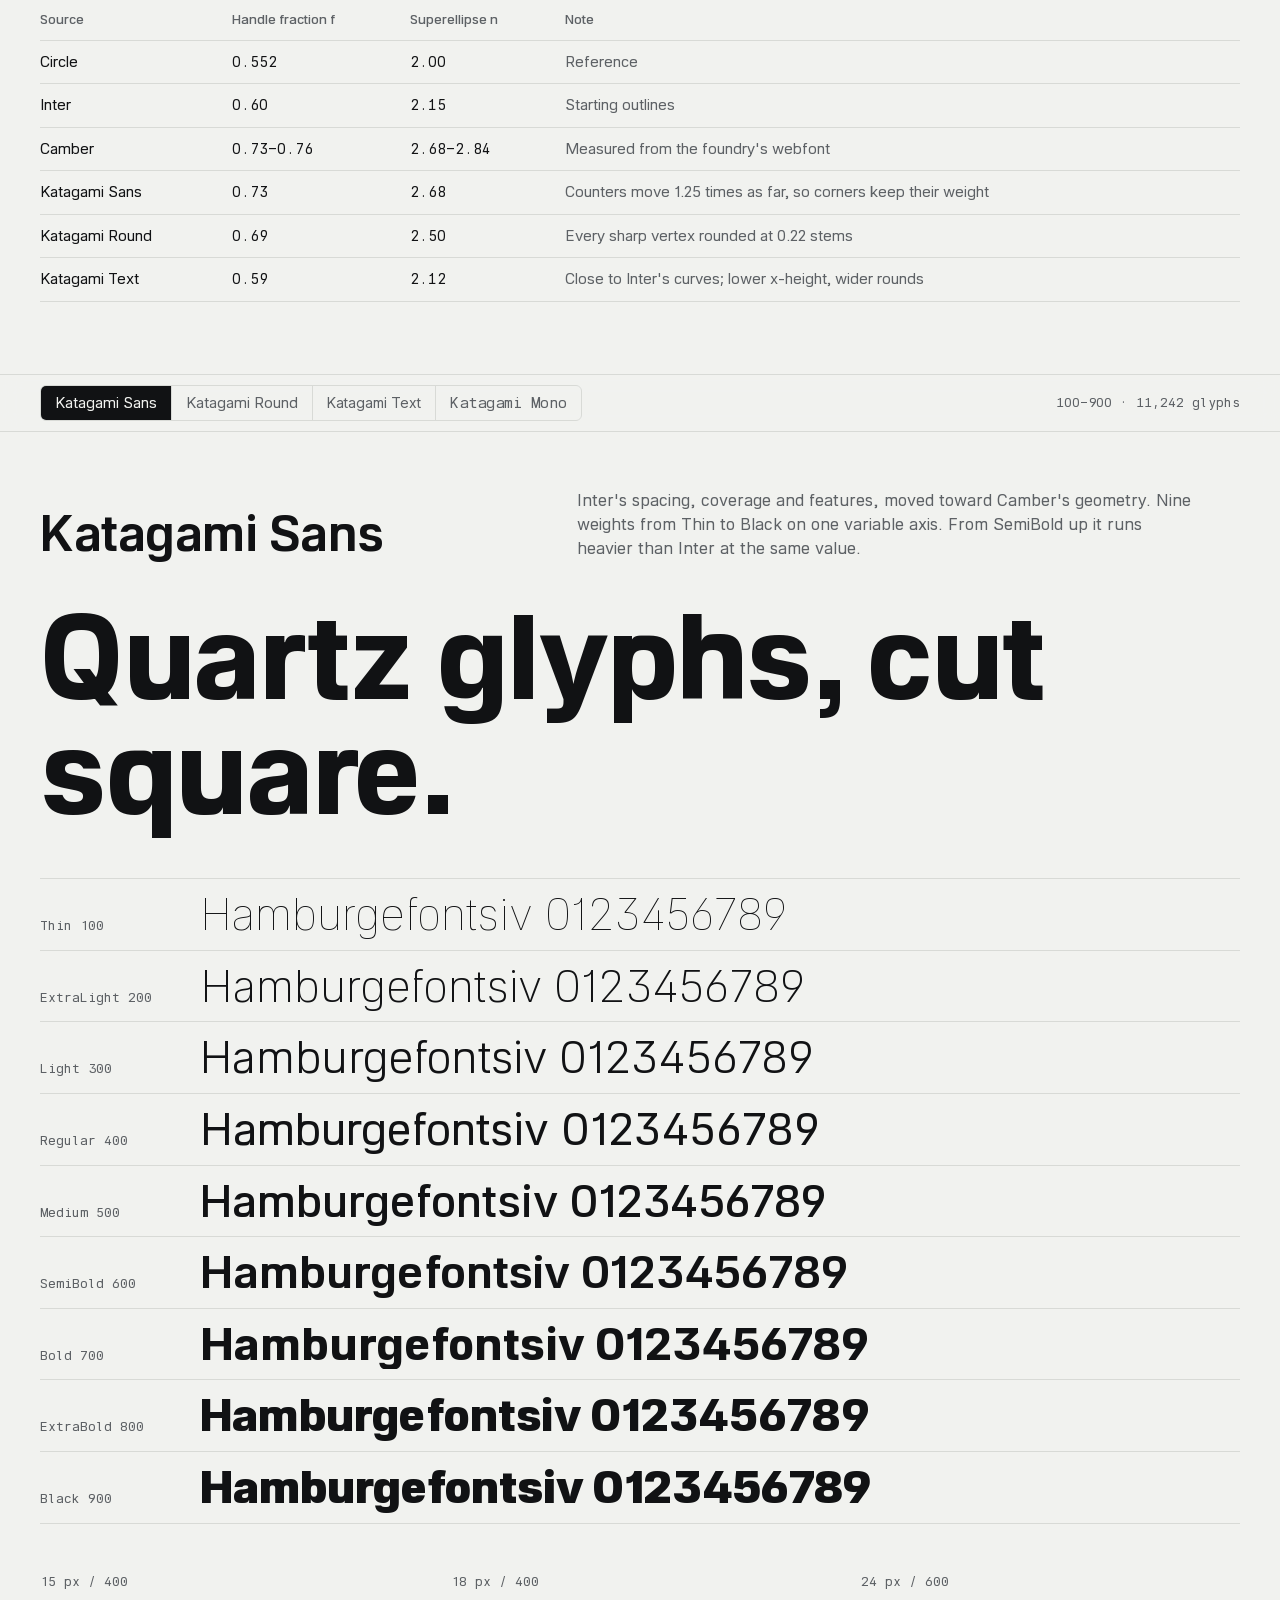
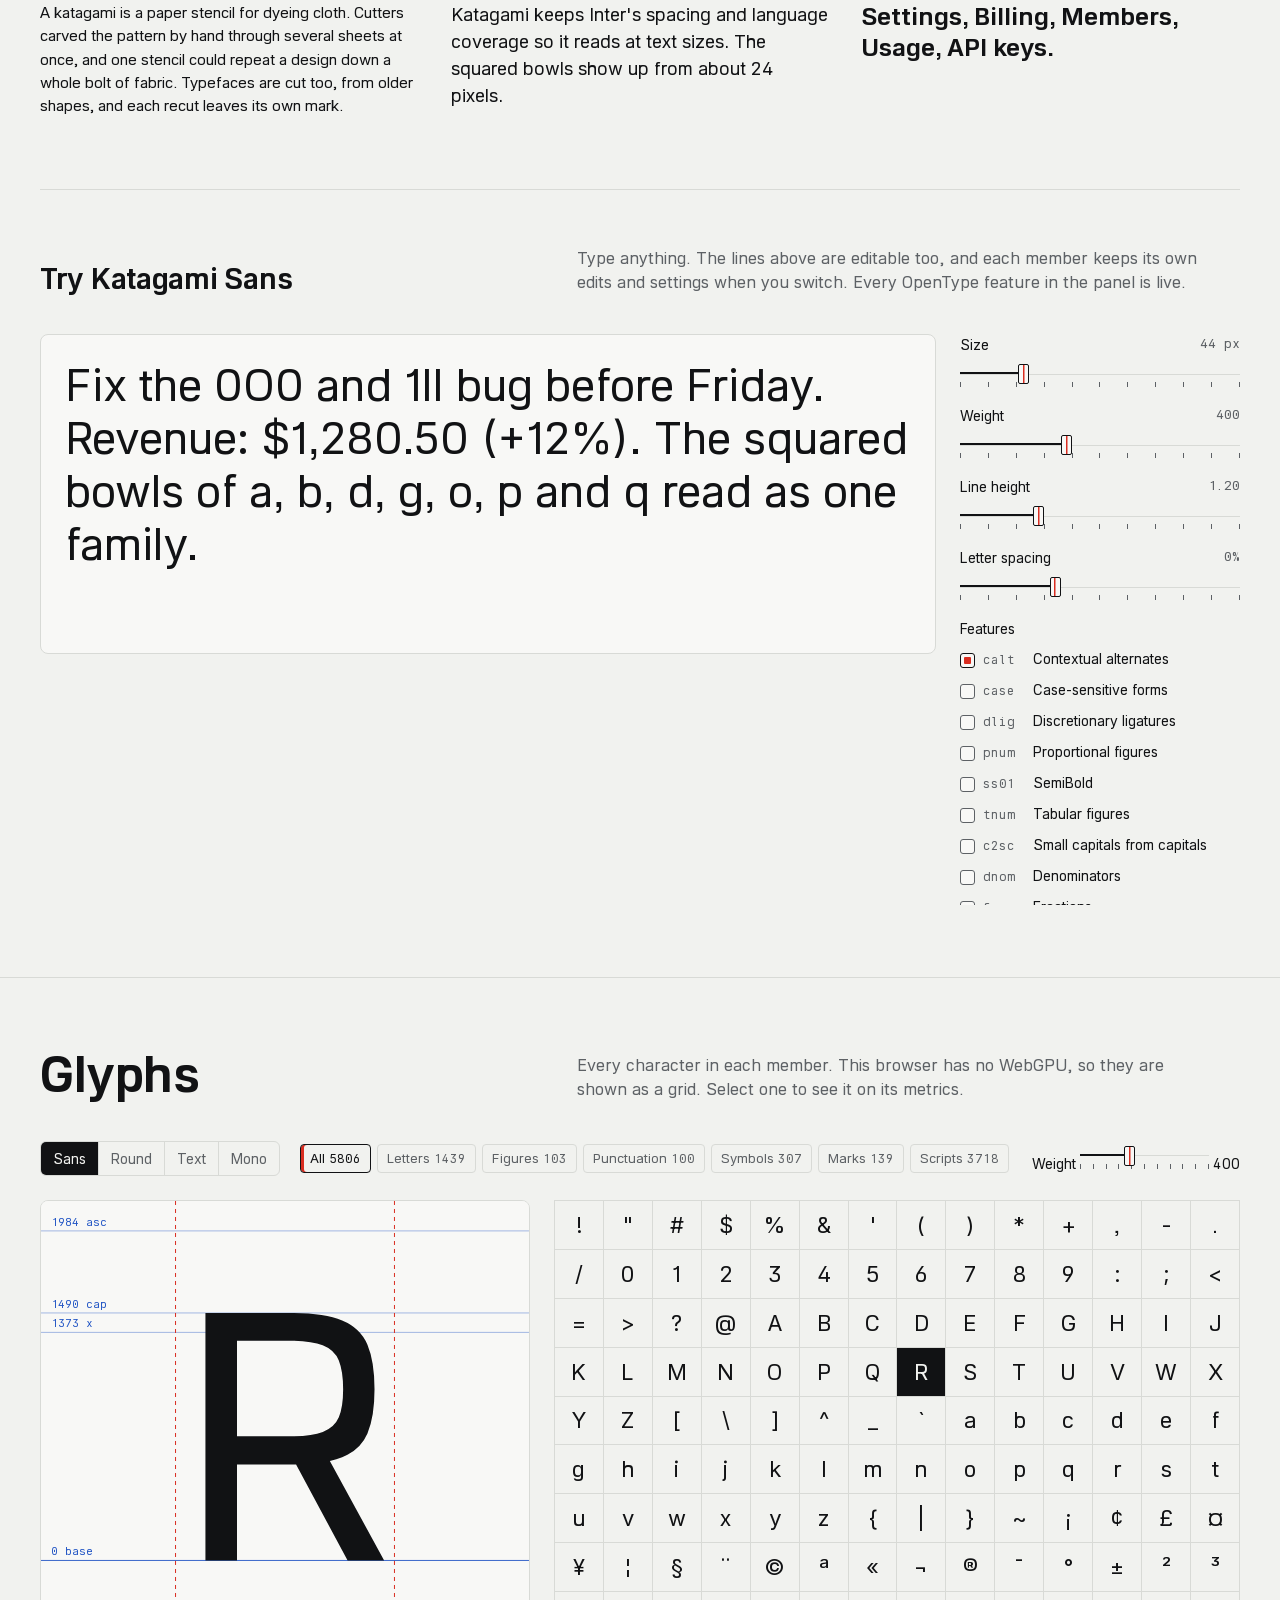
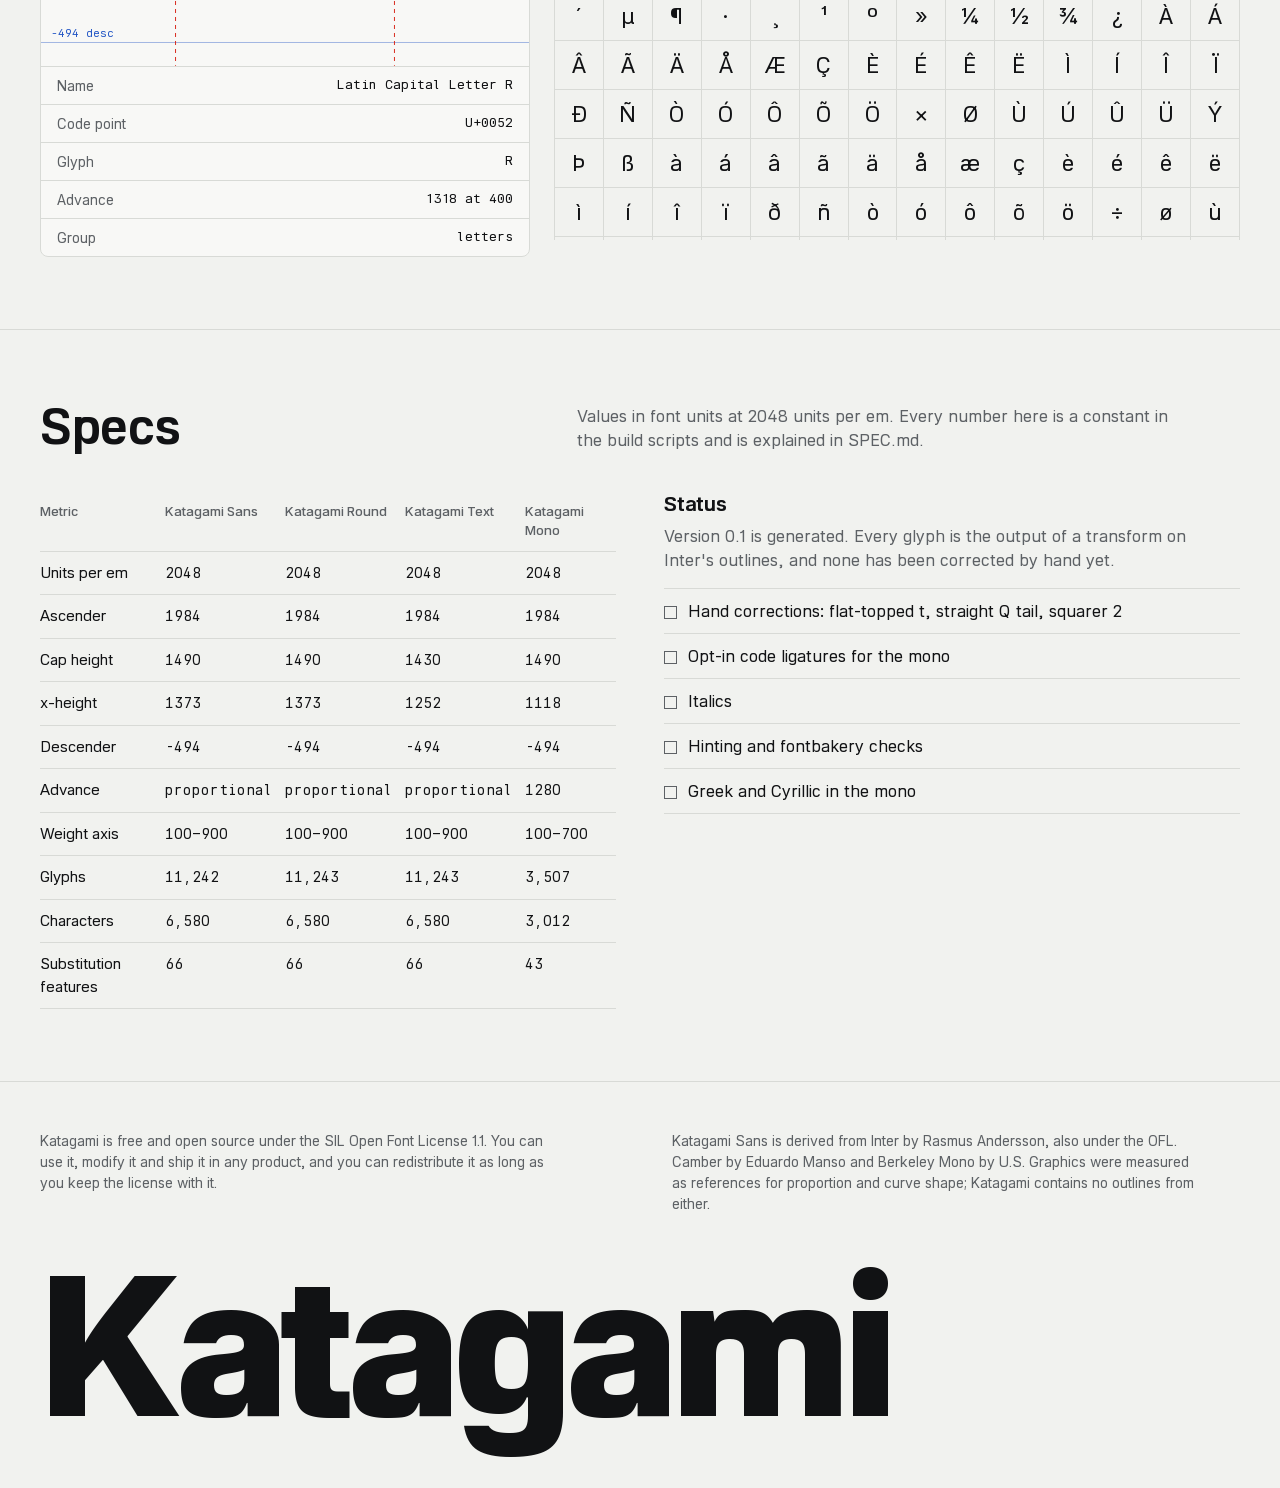
==== commit 9cc53e0e: "Katagami Text: closer c, higher g tail, a little narrower Co-Authored-By: Claude Opus 5.5 <noreply@a" ====
--- a/index.html
+++ b/index.html
@@ -9,7 +9,7 @@
 </head>
 <body>
 <title>Katagami Type Family</title>
-<link rel="stylesheet" href="fonts/katagami.css?v=6bac4e612b">
+<link rel="stylesheet" href="fonts/katagami.css?v=a70dea567d">
 <style>
 /* Layout: one long drawing sheet. A construction drawing of the name opens it; each section below is a plate on the same 12-column grid, separated by hairlines. Colors follow laser-cutter convention: red hairlines cut, blue hairlines score. */
 :root {
@@ -646,7 +646,7 @@
   </div>
 </footer>
 
-<script src="data.js?v=1637fa4113"></script>
+<script src="data.js?v=7edb96b240"></script>
 <script>
 (() => {
   const D = window.KERF;
--- a/fonts/katagami.css
+++ b/fonts/katagami.css
@@ -39,26 +39,26 @@
 @font-face{font-family:"Katagami Round";src:url("KatagamiRound-armenian.woff2?v=053bed902e") format("woff2");font-weight:100 900;font-display:swap;unicode-range:U+531-58F,U+FB13-FB17}
 @font-face{font-family:"Katagami Round";src:url("KatagamiRound-georgian.woff2?v=5a3ece8da7") format("woff2");font-weight:100 900;font-display:swap;unicode-range:U+10A0-10FF,U+1C90-1CBF,U+2D00-2D2D}
 @font-face{font-family:"Katagami Round";src:url("KatagamiRound-khmer.woff2?v=160a8948f1") format("woff2");font-weight:100 900;font-display:swap;unicode-range:U+1780-17F9,U+19E0-19FF}
-@font-face{font-family:"Katagami Text";src:url("KatagamiText.woff2?v=fbfa69cee9") format("woff2");font-weight:100 900;font-display:swap;unicode-range:U+0-52F,U+1D00-27FA,U+2913,U+2A38-2B24,U+2C7C-2C7F,U+2DFF-2E18,U+A69F,U+A7FF,U+A92E,U+E000-E2DC,U+EE01-EEE1,U+F6C3,U+1F12F-1F16B,U+1F850-1F852}
-@font-face{font-family:"Katagami Text";src:url("KatagamiText-devanagari.woff2?v=262ad8bf9b") format("woff2");font-weight:100 900;font-display:swap;unicode-range:U+900-97F,U+1CD0-1CF9,U+A8E0-A8FF}
-@font-face{font-family:"Katagami Text";src:url("KatagamiText-arabic.woff2?v=b74483c988") format("woff2");font-weight:100 900;font-display:swap;unicode-range:U+600-8FF,U+FB50-FEFF}
-@font-face{font-family:"Katagami Text";src:url("KatagamiText-bengali.woff2?v=f02214ecfa") format("woff2");font-weight:100 900;font-display:swap;unicode-range:U+980-9FE}
-@font-face{font-family:"Katagami Text";src:url("KatagamiText-gurmukhi.woff2?v=bf0a5a67e5") format("woff2");font-weight:100 900;font-display:swap;unicode-range:U+A01-A76}
-@font-face{font-family:"Katagami Text";src:url("KatagamiText-gujarati.woff2?v=b0a1b986a8") format("woff2");font-weight:100 900;font-display:swap;unicode-range:U+A81-AFF}
-@font-face{font-family:"Katagami Text";src:url("KatagamiText-oriya.woff2?v=923a46b7b7") format("woff2");font-weight:100 900;font-display:swap;unicode-range:U+B01-B77}
-@font-face{font-family:"Katagami Text";src:url("KatagamiText-tamil.woff2?v=56ccf79691") format("woff2");font-weight:100 900;font-display:swap;unicode-range:U+B82-BFA}
-@font-face{font-family:"Katagami Text";src:url("KatagamiText-telugu.woff2?v=a4cbfcb1f1") format("woff2");font-weight:100 900;font-display:swap;unicode-range:U+C00-C7F}
-@font-face{font-family:"Katagami Text";src:url("KatagamiText-kannada.woff2?v=54d2ad9a46") format("woff2");font-weight:100 900;font-display:swap;unicode-range:U+C80-CF3}
-@font-face{font-family:"Katagami Text";src:url("KatagamiText-malayalam.woff2?v=37b707dcf8") format("woff2");font-weight:100 900;font-display:swap;unicode-range:U+D00-D7F}
-@font-face{font-family:"Katagami Text";src:url("KatagamiText-sinhala.woff2?v=421bdbee50") format("woff2");font-weight:100 900;font-display:swap;unicode-range:U+D81-DF4,U+111E1-111F4}
-@font-face{font-family:"Katagami Text";src:url("KatagamiText-thai.woff2?v=ded4917fc4") format("woff2");font-weight:100 900;font-display:swap;unicode-range:U+E01-E5B}
-@font-face{font-family:"Katagami Text";src:url("KatagamiText-lao.woff2?v=85db843807") format("woff2");font-weight:100 900;font-display:swap;unicode-range:U+E81-EDF}
-@font-face{font-family:"Katagami Text";src:url("KatagamiText-myanmar.woff2?v=cdae4666a4") format("woff2");font-weight:100 900;font-display:swap;unicode-range:U+1000-109F,U+A9E0-AA7F}
-@font-face{font-family:"Katagami Text";src:url("KatagamiText-ethiopic.woff2?v=d77864bfae") format("woff2");font-weight:100 900;font-display:swap;unicode-range:U+1200-1399,U+2D80-2DDE,U+AB01-AB2E,U+1E7E0-1E7FE}
-@font-face{font-family:"Katagami Text";src:url("KatagamiText-hebrew.woff2?v=1f88d10218") format("woff2");font-weight:100 900;font-display:swap;unicode-range:U+591-5F4,U+FB1D-FB4F}
-@font-face{font-family:"Katagami Text";src:url("KatagamiText-armenian.woff2?v=ff5ecca882") format("woff2");font-weight:100 900;font-display:swap;unicode-range:U+531-58F,U+FB13-FB17}
-@font-face{font-family:"Katagami Text";src:url("KatagamiText-georgian.woff2?v=776f601894") format("woff2");font-weight:100 900;font-display:swap;unicode-range:U+10A0-10FF,U+1C90-1CBF,U+2D00-2D2D}
-@font-face{font-family:"Katagami Text";src:url("KatagamiText-khmer.woff2?v=05a611fa5b") format("woff2");font-weight:100 900;font-display:swap;unicode-range:U+1780-17F9,U+19E0-19FF}
+@font-face{font-family:"Katagami Text";src:url("KatagamiText.woff2?v=a273cdad73") format("woff2");font-weight:100 900;font-display:swap;unicode-range:U+0-52F,U+1D00-27FA,U+2913,U+2A38-2B24,U+2C7C-2C7F,U+2DFF-2E18,U+A69F,U+A7FF,U+A92E,U+E000-E2DC,U+EE01-EEE1,U+F6C3,U+1F12F-1F16B,U+1F850-1F852}
+@font-face{font-family:"Katagami Text";src:url("KatagamiText-devanagari.woff2?v=0a943b67e5") format("woff2");font-weight:100 900;font-display:swap;unicode-range:U+900-97F,U+1CD0-1CF9,U+A8E0-A8FF}
+@font-face{font-family:"Katagami Text";src:url("KatagamiText-arabic.woff2?v=866b87e764") format("woff2");font-weight:100 900;font-display:swap;unicode-range:U+600-8FF,U+FB50-FEFF}
+@font-face{font-family:"Katagami Text";src:url("KatagamiText-bengali.woff2?v=2fdc906464") format("woff2");font-weight:100 900;font-display:swap;unicode-range:U+980-9FE}
+@font-face{font-family:"Katagami Text";src:url("KatagamiText-gurmukhi.woff2?v=f2f71a156e") format("woff2");font-weight:100 900;font-display:swap;unicode-range:U+A01-A76}
+@font-face{font-family:"Katagami Text";src:url("KatagamiText-gujarati.woff2?v=84db21a3cb") format("woff2");font-weight:100 900;font-display:swap;unicode-range:U+A81-AFF}
+@font-face{font-family:"Katagami Text";src:url("KatagamiText-oriya.woff2?v=e5ae33667c") format("woff2");font-weight:100 900;font-display:swap;unicode-range:U+B01-B77}
+@font-face{font-family:"Katagami Text";src:url("KatagamiText-tamil.woff2?v=2c03421ee4") format("woff2");font-weight:100 900;font-display:swap;unicode-range:U+B82-BFA}
+@font-face{font-family:"Katagami Text";src:url("KatagamiText-telugu.woff2?v=d66ce59e16") format("woff2");font-weight:100 900;font-display:swap;unicode-range:U+C00-C7F}
+@font-face{font-family:"Katagami Text";src:url("KatagamiText-kannada.woff2?v=2041509d7c") format("woff2");font-weight:100 900;font-display:swap;unicode-range:U+C80-CF3}
+@font-face{font-family:"Katagami Text";src:url("KatagamiText-malayalam.woff2?v=949e2016d2") format("woff2");font-weight:100 900;font-display:swap;unicode-range:U+D00-D7F}
+@font-face{font-family:"Katagami Text";src:url("KatagamiText-sinhala.woff2?v=36eb10e9f3") format("woff2");font-weight:100 900;font-display:swap;unicode-range:U+D81-DF4,U+111E1-111F4}
+@font-face{font-family:"Katagami Text";src:url("KatagamiText-thai.woff2?v=95327ad553") format("woff2");font-weight:100 900;font-display:swap;unicode-range:U+E01-E5B}
+@font-face{font-family:"Katagami Text";src:url("KatagamiText-lao.woff2?v=0b65c692cc") format("woff2");font-weight:100 900;font-display:swap;unicode-range:U+E81-EDF}
+@font-face{font-family:"Katagami Text";src:url("KatagamiText-myanmar.woff2?v=a1841b9ac7") format("woff2");font-weight:100 900;font-display:swap;unicode-range:U+1000-109F,U+A9E0-AA7F}
+@font-face{font-family:"Katagami Text";src:url("KatagamiText-ethiopic.woff2?v=9cdedbc9d5") format("woff2");font-weight:100 900;font-display:swap;unicode-range:U+1200-1399,U+2D80-2DDE,U+AB01-AB2E,U+1E7E0-1E7FE}
+@font-face{font-family:"Katagami Text";src:url("KatagamiText-hebrew.woff2?v=2e78198c3f") format("woff2");font-weight:100 900;font-display:swap;unicode-range:U+591-5F4,U+FB1D-FB4F}
+@font-face{font-family:"Katagami Text";src:url("KatagamiText-armenian.woff2?v=49f0121099") format("woff2");font-weight:100 900;font-display:swap;unicode-range:U+531-58F,U+FB13-FB17}
+@font-face{font-family:"Katagami Text";src:url("KatagamiText-georgian.woff2?v=3d9ab854af") format("woff2");font-weight:100 900;font-display:swap;unicode-range:U+10A0-10FF,U+1C90-1CBF,U+2D00-2D2D}
+@font-face{font-family:"Katagami Text";src:url("KatagamiText-khmer.woff2?v=7efe40dfd4") format("woff2");font-weight:100 900;font-display:swap;unicode-range:U+1780-17F9,U+19E0-19FF}
 @font-face{font-family:"Katagami Mono";src:url("KatagamiMono.woff2?v=75c09a073a") format("woff2");font-weight:100 700;font-display:swap;unicode-range:U+0-52F,U+1D00-27FA,U+2913,U+2A38-2B24,U+2C7C-2C7F,U+2DFF-2E18,U+A69F,U+A7FF,U+A92E,U+E000-E2DC,U+EE01-EEE1,U+F6C3,U+1F12F-1F16B,U+1F850-1F852}
 @font-face{font-family:"Katagami Mono";src:url("KatagamiMono-arabic.woff2?v=80a9941686") format("woff2");font-weight:100 700;font-display:swap;unicode-range:U+FEFF}
 @font-face{font-family:"Katagami Mono";src:url("KatagamiMono-thai.woff2?v=b8bf6b9673") format("woff2");font-weight:100 700;font-display:swap;unicode-range:U+E3F}
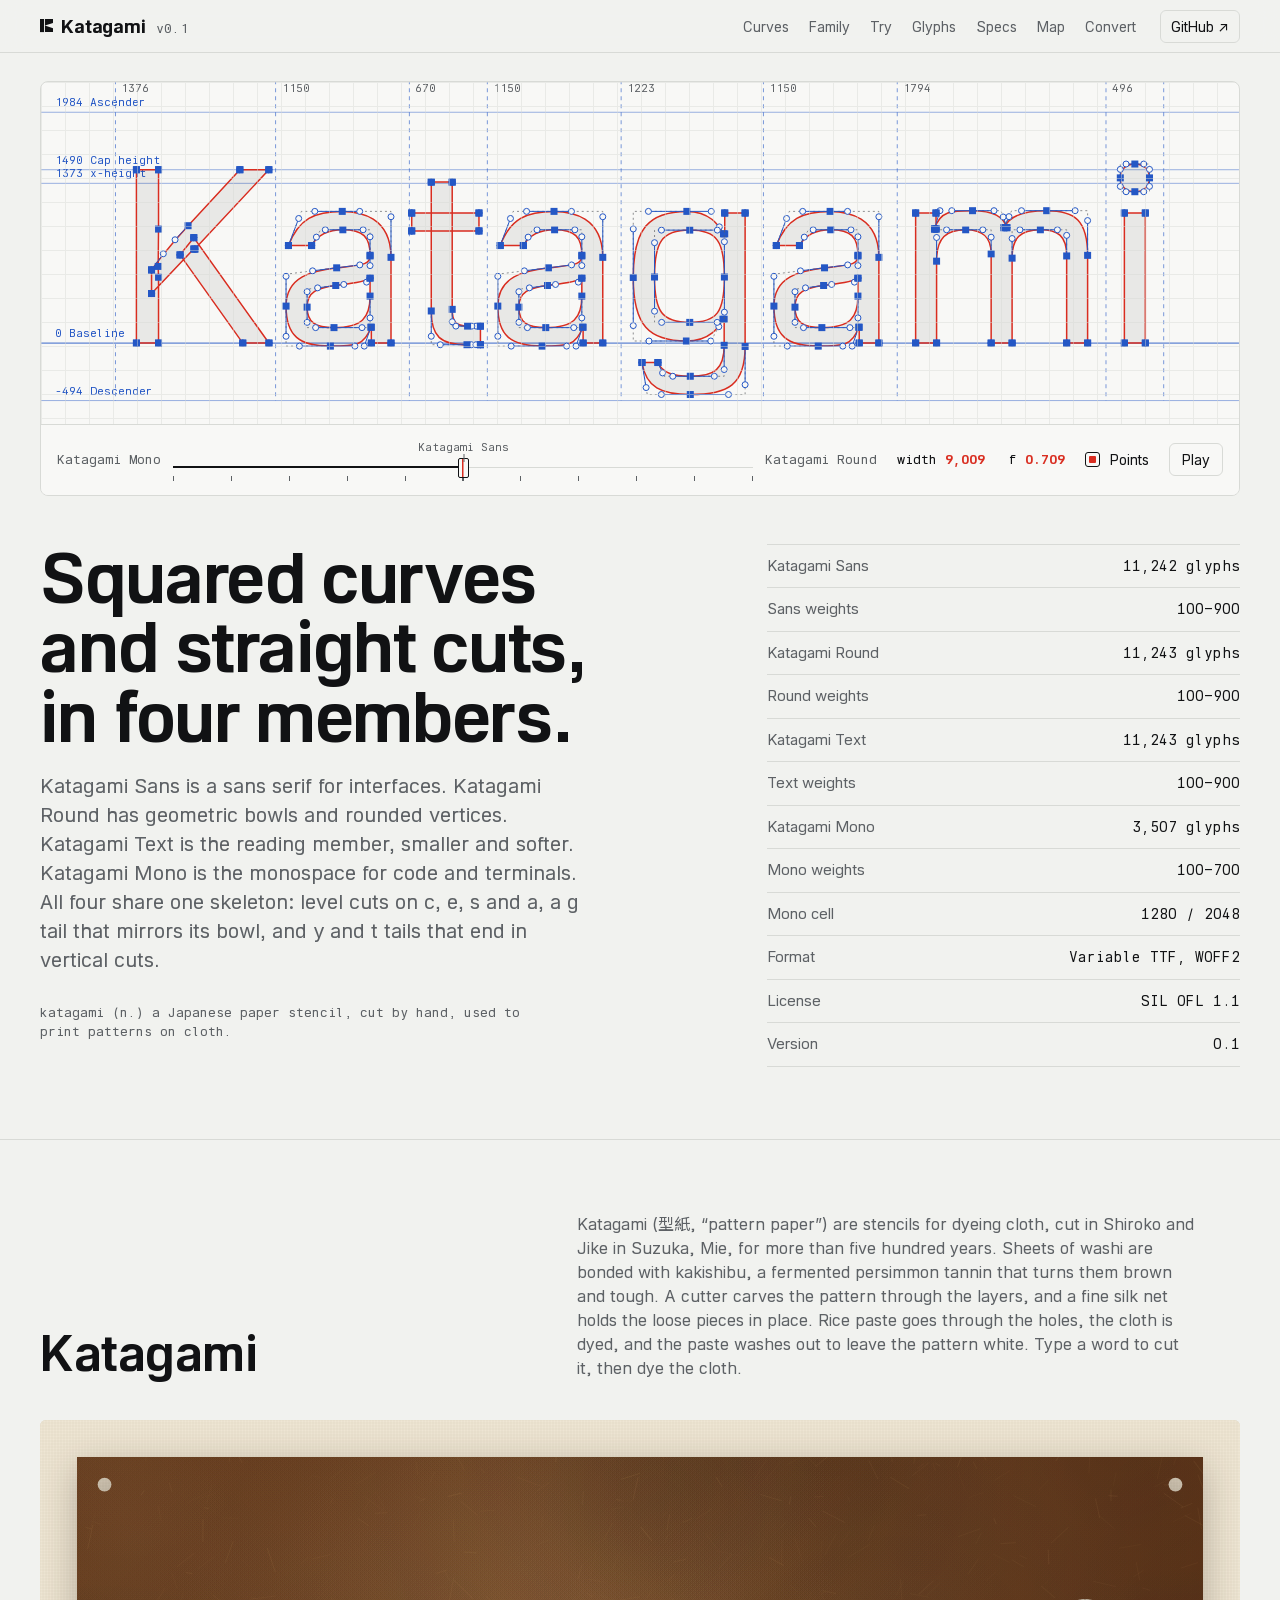
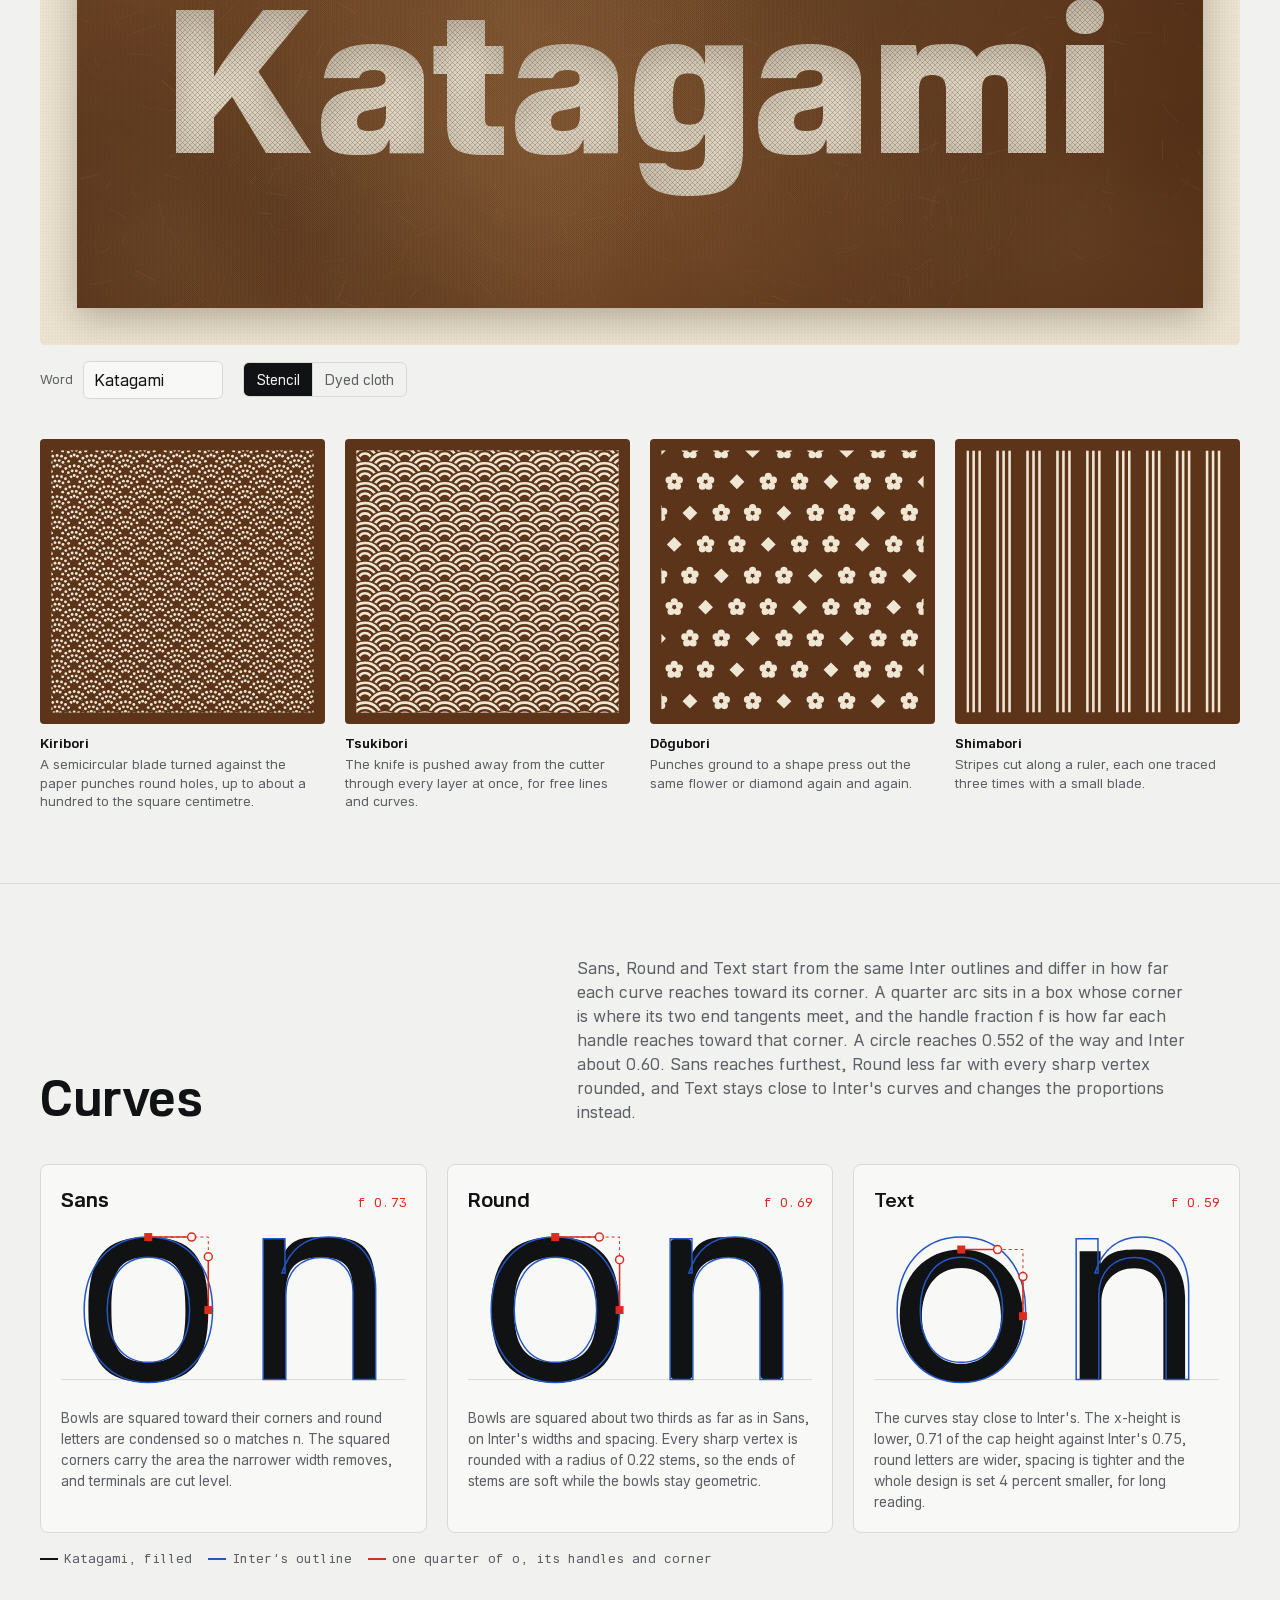
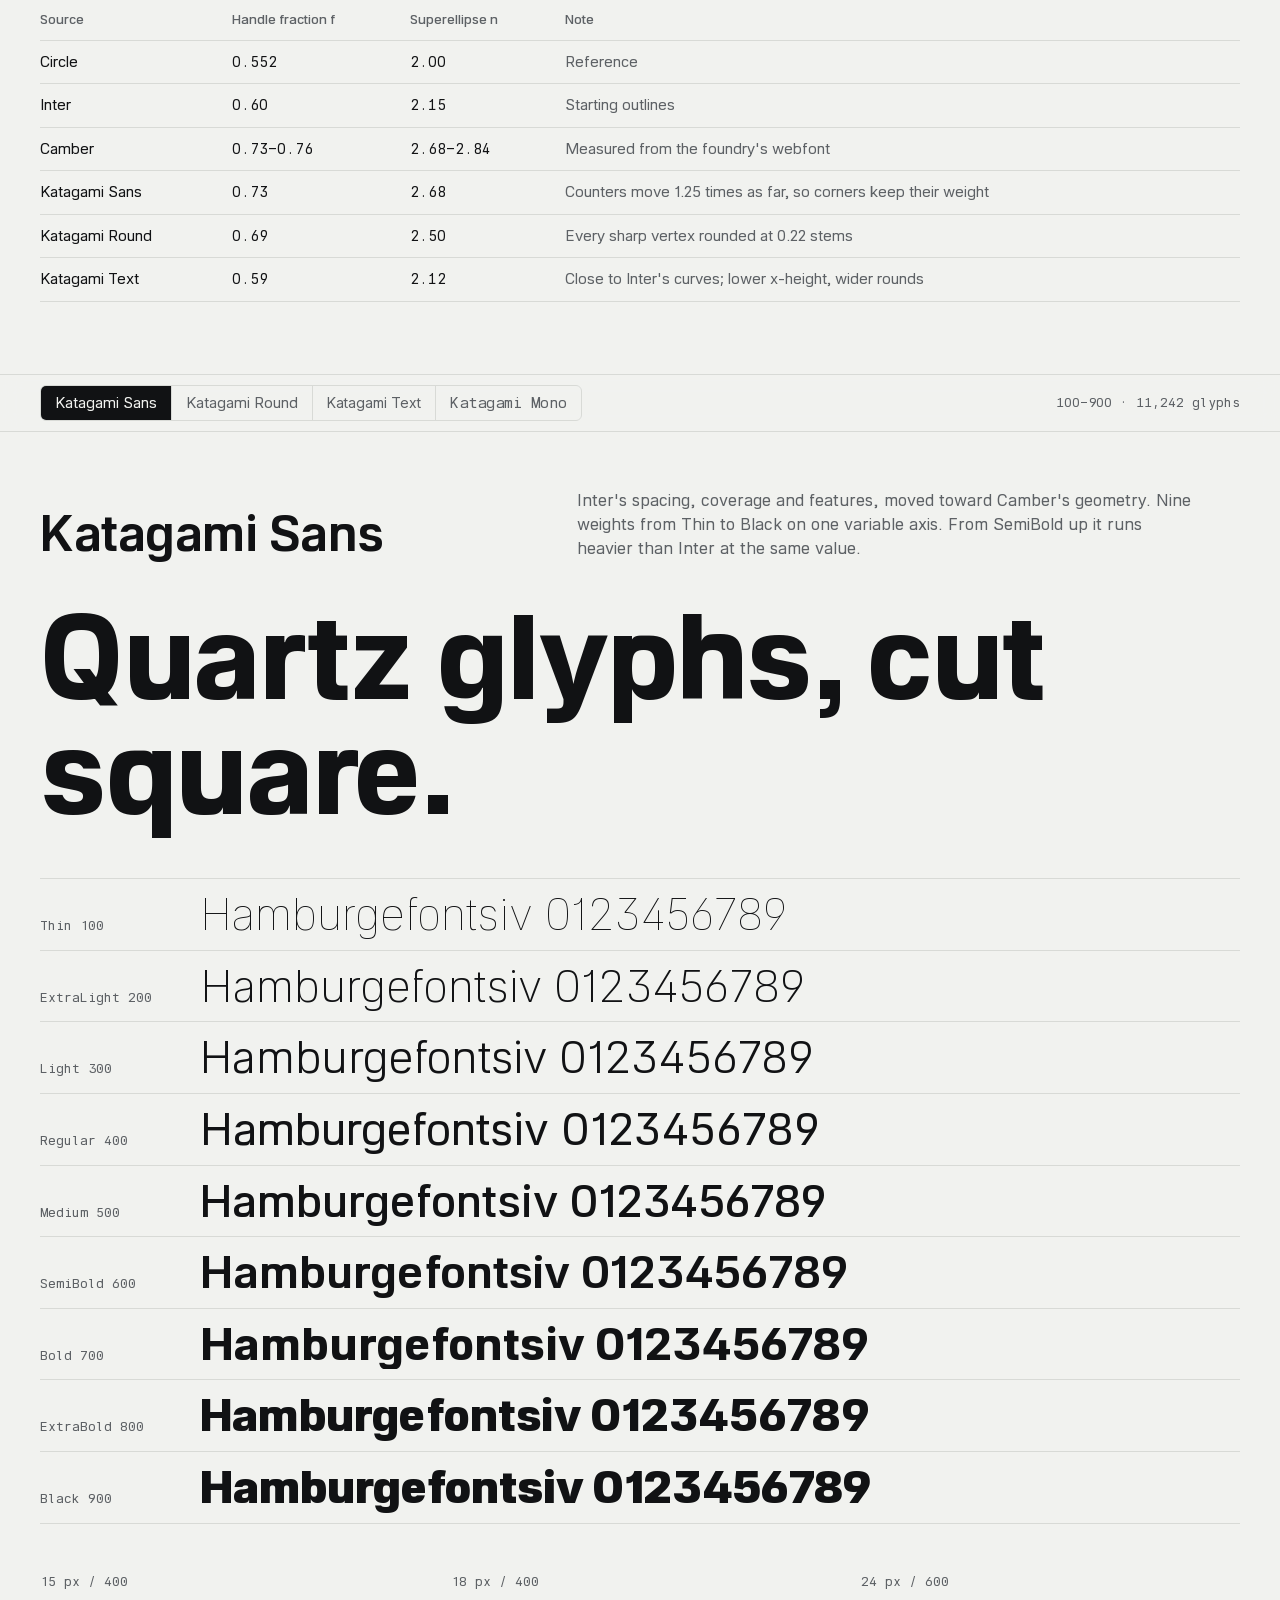
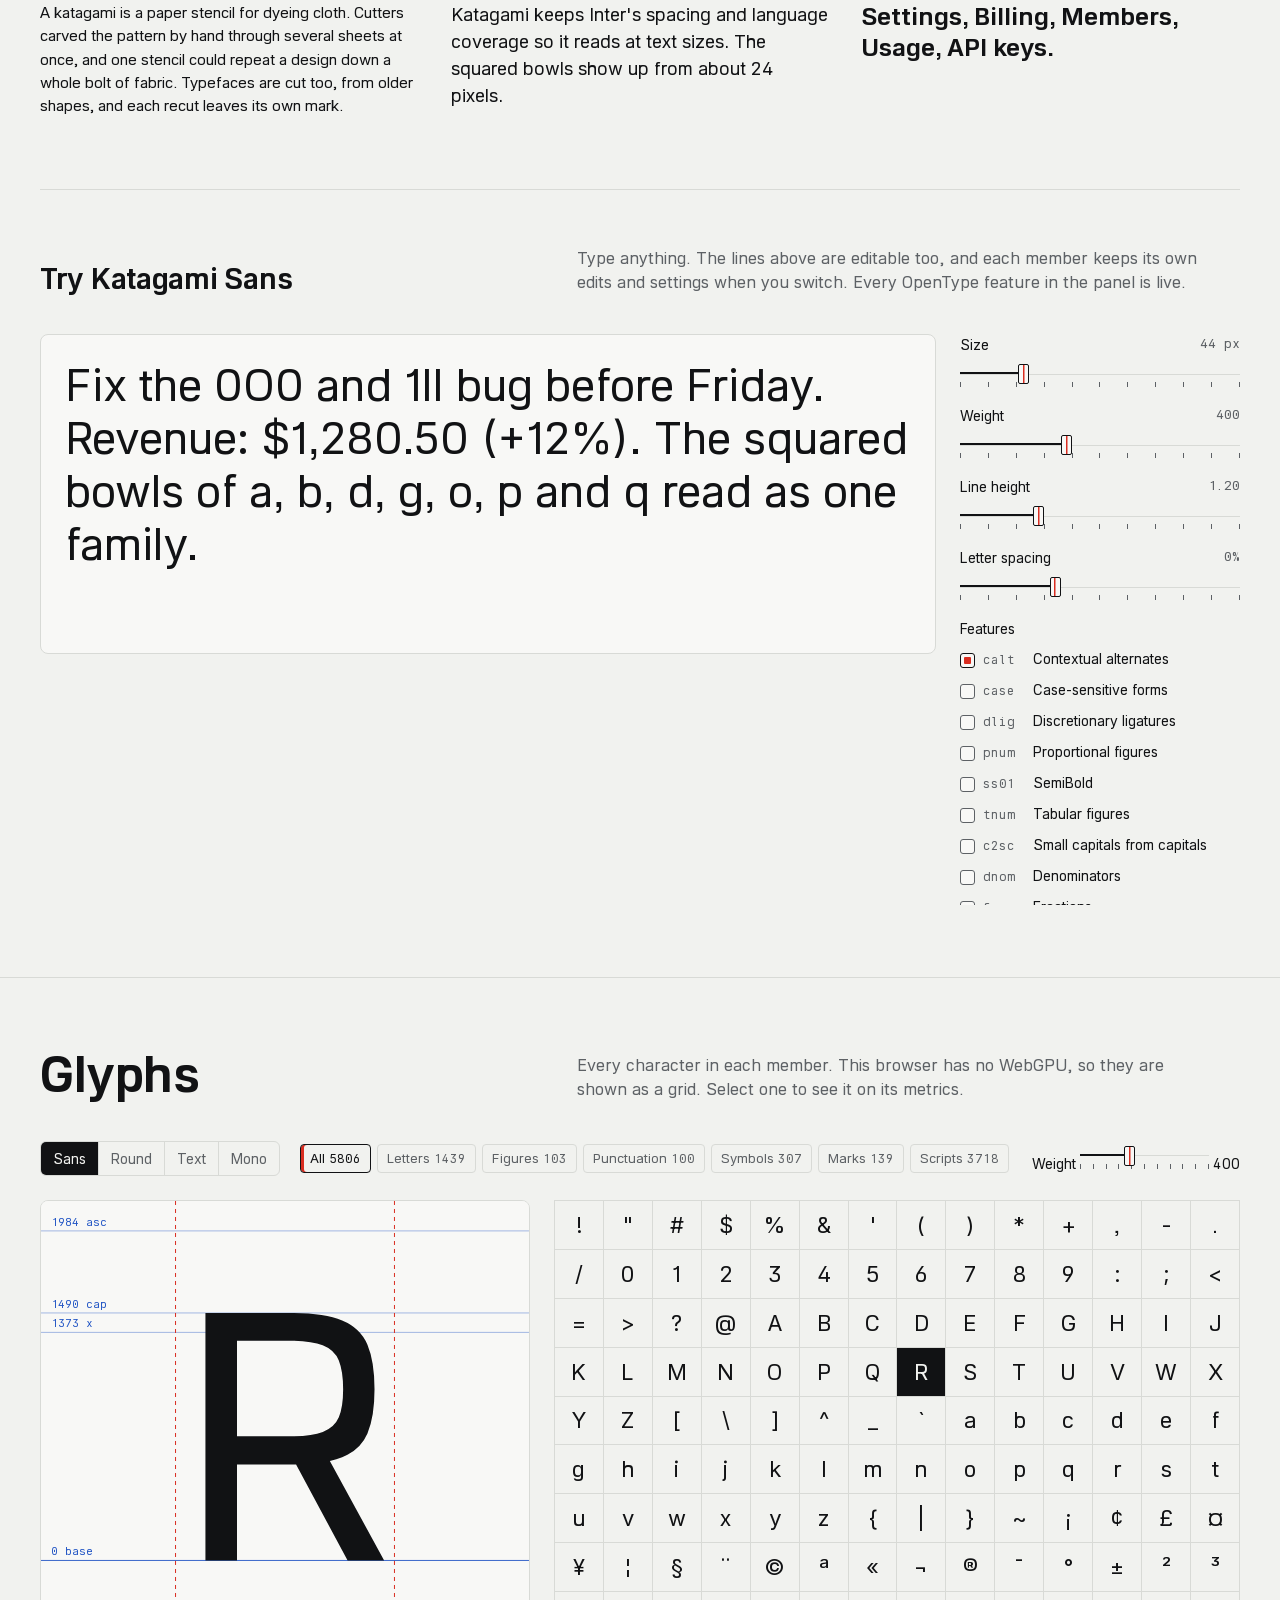
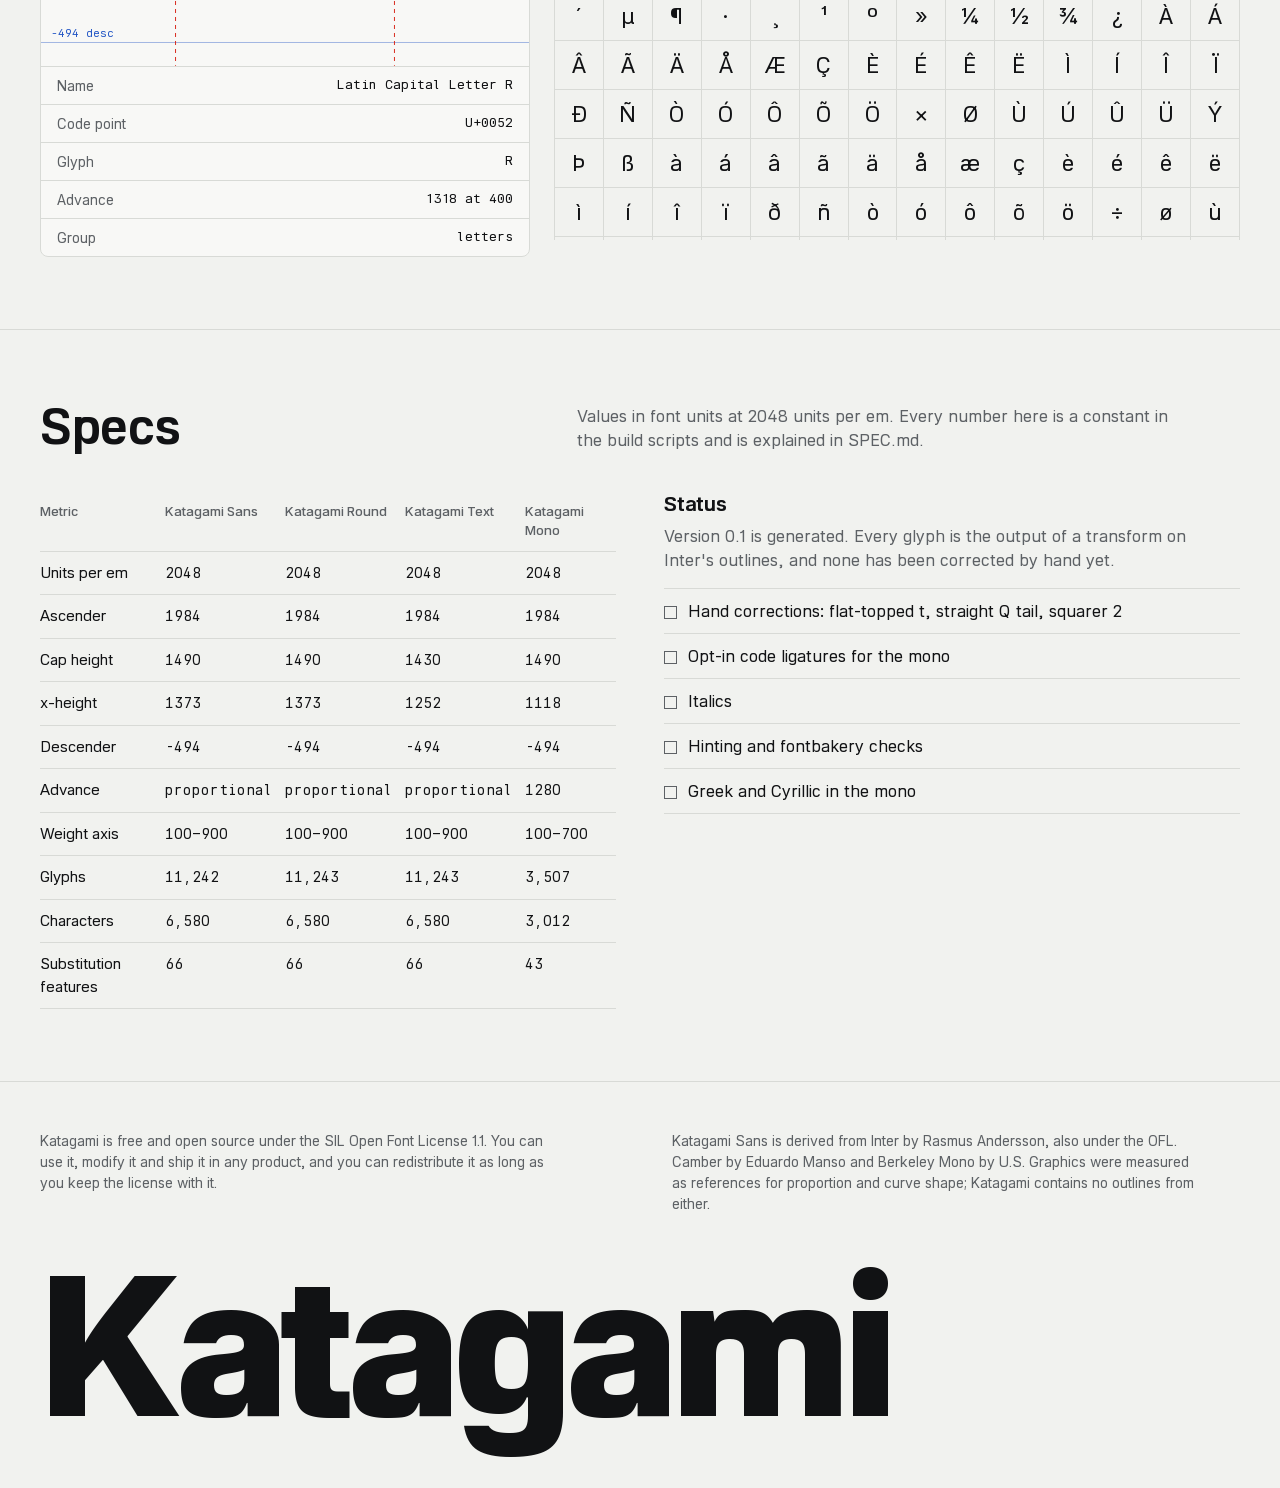
==== commit be4f6add: "Katagami Text: the g tail keeps its full width Co-Authored-By: Claude Opus 5.5 <noreply@anthropic.co" ====
--- a/index.html
+++ b/index.html
@@ -9,7 +9,7 @@
 </head>
 <body>
 <title>Katagami Type Family</title>
-<link rel="stylesheet" href="fonts/katagami.css?v=a70dea567d">
+<link rel="stylesheet" href="fonts/katagami.css?v=83ae0a0e7d">
 <style>
 /* Layout: one long drawing sheet. A construction drawing of the name opens it; each section below is a plate on the same 12-column grid, separated by hairlines. Colors follow laser-cutter convention: red hairlines cut, blue hairlines score. */
 :root {
--- a/fonts/katagami.css
+++ b/fonts/katagami.css
@@ -39,26 +39,26 @@
 @font-face{font-family:"Katagami Round";src:url("KatagamiRound-armenian.woff2?v=053bed902e") format("woff2");font-weight:100 900;font-display:swap;unicode-range:U+531-58F,U+FB13-FB17}
 @font-face{font-family:"Katagami Round";src:url("KatagamiRound-georgian.woff2?v=5a3ece8da7") format("woff2");font-weight:100 900;font-display:swap;unicode-range:U+10A0-10FF,U+1C90-1CBF,U+2D00-2D2D}
 @font-face{font-family:"Katagami Round";src:url("KatagamiRound-khmer.woff2?v=160a8948f1") format("woff2");font-weight:100 900;font-display:swap;unicode-range:U+1780-17F9,U+19E0-19FF}
-@font-face{font-family:"Katagami Text";src:url("KatagamiText.woff2?v=a273cdad73") format("woff2");font-weight:100 900;font-display:swap;unicode-range:U+0-52F,U+1D00-27FA,U+2913,U+2A38-2B24,U+2C7C-2C7F,U+2DFF-2E18,U+A69F,U+A7FF,U+A92E,U+E000-E2DC,U+EE01-EEE1,U+F6C3,U+1F12F-1F16B,U+1F850-1F852}
-@font-face{font-family:"Katagami Text";src:url("KatagamiText-devanagari.woff2?v=0a943b67e5") format("woff2");font-weight:100 900;font-display:swap;unicode-range:U+900-97F,U+1CD0-1CF9,U+A8E0-A8FF}
-@font-face{font-family:"Katagami Text";src:url("KatagamiText-arabic.woff2?v=866b87e764") format("woff2");font-weight:100 900;font-display:swap;unicode-range:U+600-8FF,U+FB50-FEFF}
-@font-face{font-family:"Katagami Text";src:url("KatagamiText-bengali.woff2?v=2fdc906464") format("woff2");font-weight:100 900;font-display:swap;unicode-range:U+980-9FE}
-@font-face{font-family:"Katagami Text";src:url("KatagamiText-gurmukhi.woff2?v=f2f71a156e") format("woff2");font-weight:100 900;font-display:swap;unicode-range:U+A01-A76}
-@font-face{font-family:"Katagami Text";src:url("KatagamiText-gujarati.woff2?v=84db21a3cb") format("woff2");font-weight:100 900;font-display:swap;unicode-range:U+A81-AFF}
-@font-face{font-family:"Katagami Text";src:url("KatagamiText-oriya.woff2?v=e5ae33667c") format("woff2");font-weight:100 900;font-display:swap;unicode-range:U+B01-B77}
-@font-face{font-family:"Katagami Text";src:url("KatagamiText-tamil.woff2?v=2c03421ee4") format("woff2");font-weight:100 900;font-display:swap;unicode-range:U+B82-BFA}
-@font-face{font-family:"Katagami Text";src:url("KatagamiText-telugu.woff2?v=d66ce59e16") format("woff2");font-weight:100 900;font-display:swap;unicode-range:U+C00-C7F}
-@font-face{font-family:"Katagami Text";src:url("KatagamiText-kannada.woff2?v=2041509d7c") format("woff2");font-weight:100 900;font-display:swap;unicode-range:U+C80-CF3}
-@font-face{font-family:"Katagami Text";src:url("KatagamiText-malayalam.woff2?v=949e2016d2") format("woff2");font-weight:100 900;font-display:swap;unicode-range:U+D00-D7F}
-@font-face{font-family:"Katagami Text";src:url("KatagamiText-sinhala.woff2?v=36eb10e9f3") format("woff2");font-weight:100 900;font-display:swap;unicode-range:U+D81-DF4,U+111E1-111F4}
-@font-face{font-family:"Katagami Text";src:url("KatagamiText-thai.woff2?v=95327ad553") format("woff2");font-weight:100 900;font-display:swap;unicode-range:U+E01-E5B}
-@font-face{font-family:"Katagami Text";src:url("KatagamiText-lao.woff2?v=0b65c692cc") format("woff2");font-weight:100 900;font-display:swap;unicode-range:U+E81-EDF}
-@font-face{font-family:"Katagami Text";src:url("KatagamiText-myanmar.woff2?v=a1841b9ac7") format("woff2");font-weight:100 900;font-display:swap;unicode-range:U+1000-109F,U+A9E0-AA7F}
-@font-face{font-family:"Katagami Text";src:url("KatagamiText-ethiopic.woff2?v=9cdedbc9d5") format("woff2");font-weight:100 900;font-display:swap;unicode-range:U+1200-1399,U+2D80-2DDE,U+AB01-AB2E,U+1E7E0-1E7FE}
-@font-face{font-family:"Katagami Text";src:url("KatagamiText-hebrew.woff2?v=2e78198c3f") format("woff2");font-weight:100 900;font-display:swap;unicode-range:U+591-5F4,U+FB1D-FB4F}
-@font-face{font-family:"Katagami Text";src:url("KatagamiText-armenian.woff2?v=49f0121099") format("woff2");font-weight:100 900;font-display:swap;unicode-range:U+531-58F,U+FB13-FB17}
-@font-face{font-family:"Katagami Text";src:url("KatagamiText-georgian.woff2?v=3d9ab854af") format("woff2");font-weight:100 900;font-display:swap;unicode-range:U+10A0-10FF,U+1C90-1CBF,U+2D00-2D2D}
-@font-face{font-family:"Katagami Text";src:url("KatagamiText-khmer.woff2?v=7efe40dfd4") format("woff2");font-weight:100 900;font-display:swap;unicode-range:U+1780-17F9,U+19E0-19FF}
+@font-face{font-family:"Katagami Text";src:url("KatagamiText.woff2?v=7e858c7abd") format("woff2");font-weight:100 900;font-display:swap;unicode-range:U+0-52F,U+1D00-27FA,U+2913,U+2A38-2B24,U+2C7C-2C7F,U+2DFF-2E18,U+A69F,U+A7FF,U+A92E,U+E000-E2DC,U+EE01-EEE1,U+F6C3,U+1F12F-1F16B,U+1F850-1F852}
+@font-face{font-family:"Katagami Text";src:url("KatagamiText-devanagari.woff2?v=3220ce9aea") format("woff2");font-weight:100 900;font-display:swap;unicode-range:U+900-97F,U+1CD0-1CF9,U+A8E0-A8FF}
+@font-face{font-family:"Katagami Text";src:url("KatagamiText-arabic.woff2?v=4b5106e519") format("woff2");font-weight:100 900;font-display:swap;unicode-range:U+600-8FF,U+FB50-FEFF}
+@font-face{font-family:"Katagami Text";src:url("KatagamiText-bengali.woff2?v=239f913825") format("woff2");font-weight:100 900;font-display:swap;unicode-range:U+980-9FE}
+@font-face{font-family:"Katagami Text";src:url("KatagamiText-gurmukhi.woff2?v=7167dce5a8") format("woff2");font-weight:100 900;font-display:swap;unicode-range:U+A01-A76}
+@font-face{font-family:"Katagami Text";src:url("KatagamiText-gujarati.woff2?v=a3450e0d2a") format("woff2");font-weight:100 900;font-display:swap;unicode-range:U+A81-AFF}
+@font-face{font-family:"Katagami Text";src:url("KatagamiText-oriya.woff2?v=7ee2137680") format("woff2");font-weight:100 900;font-display:swap;unicode-range:U+B01-B77}
+@font-face{font-family:"Katagami Text";src:url("KatagamiText-tamil.woff2?v=e899f53e05") format("woff2");font-weight:100 900;font-display:swap;unicode-range:U+B82-BFA}
+@font-face{font-family:"Katagami Text";src:url("KatagamiText-telugu.woff2?v=19d234f411") format("woff2");font-weight:100 900;font-display:swap;unicode-range:U+C00-C7F}
+@font-face{font-family:"Katagami Text";src:url("KatagamiText-kannada.woff2?v=96c83680fa") format("woff2");font-weight:100 900;font-display:swap;unicode-range:U+C80-CF3}
+@font-face{font-family:"Katagami Text";src:url("KatagamiText-malayalam.woff2?v=d71f58c24e") format("woff2");font-weight:100 900;font-display:swap;unicode-range:U+D00-D7F}
+@font-face{font-family:"Katagami Text";src:url("KatagamiText-sinhala.woff2?v=9e2dafdb8e") format("woff2");font-weight:100 900;font-display:swap;unicode-range:U+D81-DF4,U+111E1-111F4}
+@font-face{font-family:"Katagami Text";src:url("KatagamiText-thai.woff2?v=6b1fd596db") format("woff2");font-weight:100 900;font-display:swap;unicode-range:U+E01-E5B}
+@font-face{font-family:"Katagami Text";src:url("KatagamiText-lao.woff2?v=b7f453a616") format("woff2");font-weight:100 900;font-display:swap;unicode-range:U+E81-EDF}
+@font-face{font-family:"Katagami Text";src:url("KatagamiText-myanmar.woff2?v=94ee677868") format("woff2");font-weight:100 900;font-display:swap;unicode-range:U+1000-109F,U+A9E0-AA7F}
+@font-face{font-family:"Katagami Text";src:url("KatagamiText-ethiopic.woff2?v=dc40fd6f40") format("woff2");font-weight:100 900;font-display:swap;unicode-range:U+1200-1399,U+2D80-2DDE,U+AB01-AB2E,U+1E7E0-1E7FE}
+@font-face{font-family:"Katagami Text";src:url("KatagamiText-hebrew.woff2?v=1d08c6ebe3") format("woff2");font-weight:100 900;font-display:swap;unicode-range:U+591-5F4,U+FB1D-FB4F}
+@font-face{font-family:"Katagami Text";src:url("KatagamiText-armenian.woff2?v=154c141cd5") format("woff2");font-weight:100 900;font-display:swap;unicode-range:U+531-58F,U+FB13-FB17}
+@font-face{font-family:"Katagami Text";src:url("KatagamiText-georgian.woff2?v=e9407fc0e1") format("woff2");font-weight:100 900;font-display:swap;unicode-range:U+10A0-10FF,U+1C90-1CBF,U+2D00-2D2D}
+@font-face{font-family:"Katagami Text";src:url("KatagamiText-khmer.woff2?v=e0ed6d3207") format("woff2");font-weight:100 900;font-display:swap;unicode-range:U+1780-17F9,U+19E0-19FF}
 @font-face{font-family:"Katagami Mono";src:url("KatagamiMono.woff2?v=75c09a073a") format("woff2");font-weight:100 700;font-display:swap;unicode-range:U+0-52F,U+1D00-27FA,U+2913,U+2A38-2B24,U+2C7C-2C7F,U+2DFF-2E18,U+A69F,U+A7FF,U+A92E,U+E000-E2DC,U+EE01-EEE1,U+F6C3,U+1F12F-1F16B,U+1F850-1F852}
 @font-face{font-family:"Katagami Mono";src:url("KatagamiMono-arabic.woff2?v=80a9941686") format("woff2");font-weight:100 700;font-display:swap;unicode-range:U+FEFF}
 @font-face{font-family:"Katagami Mono";src:url("KatagamiMono-thai.woff2?v=b8bf6b9673") format("woff2");font-weight:100 700;font-display:swap;unicode-range:U+E3F}
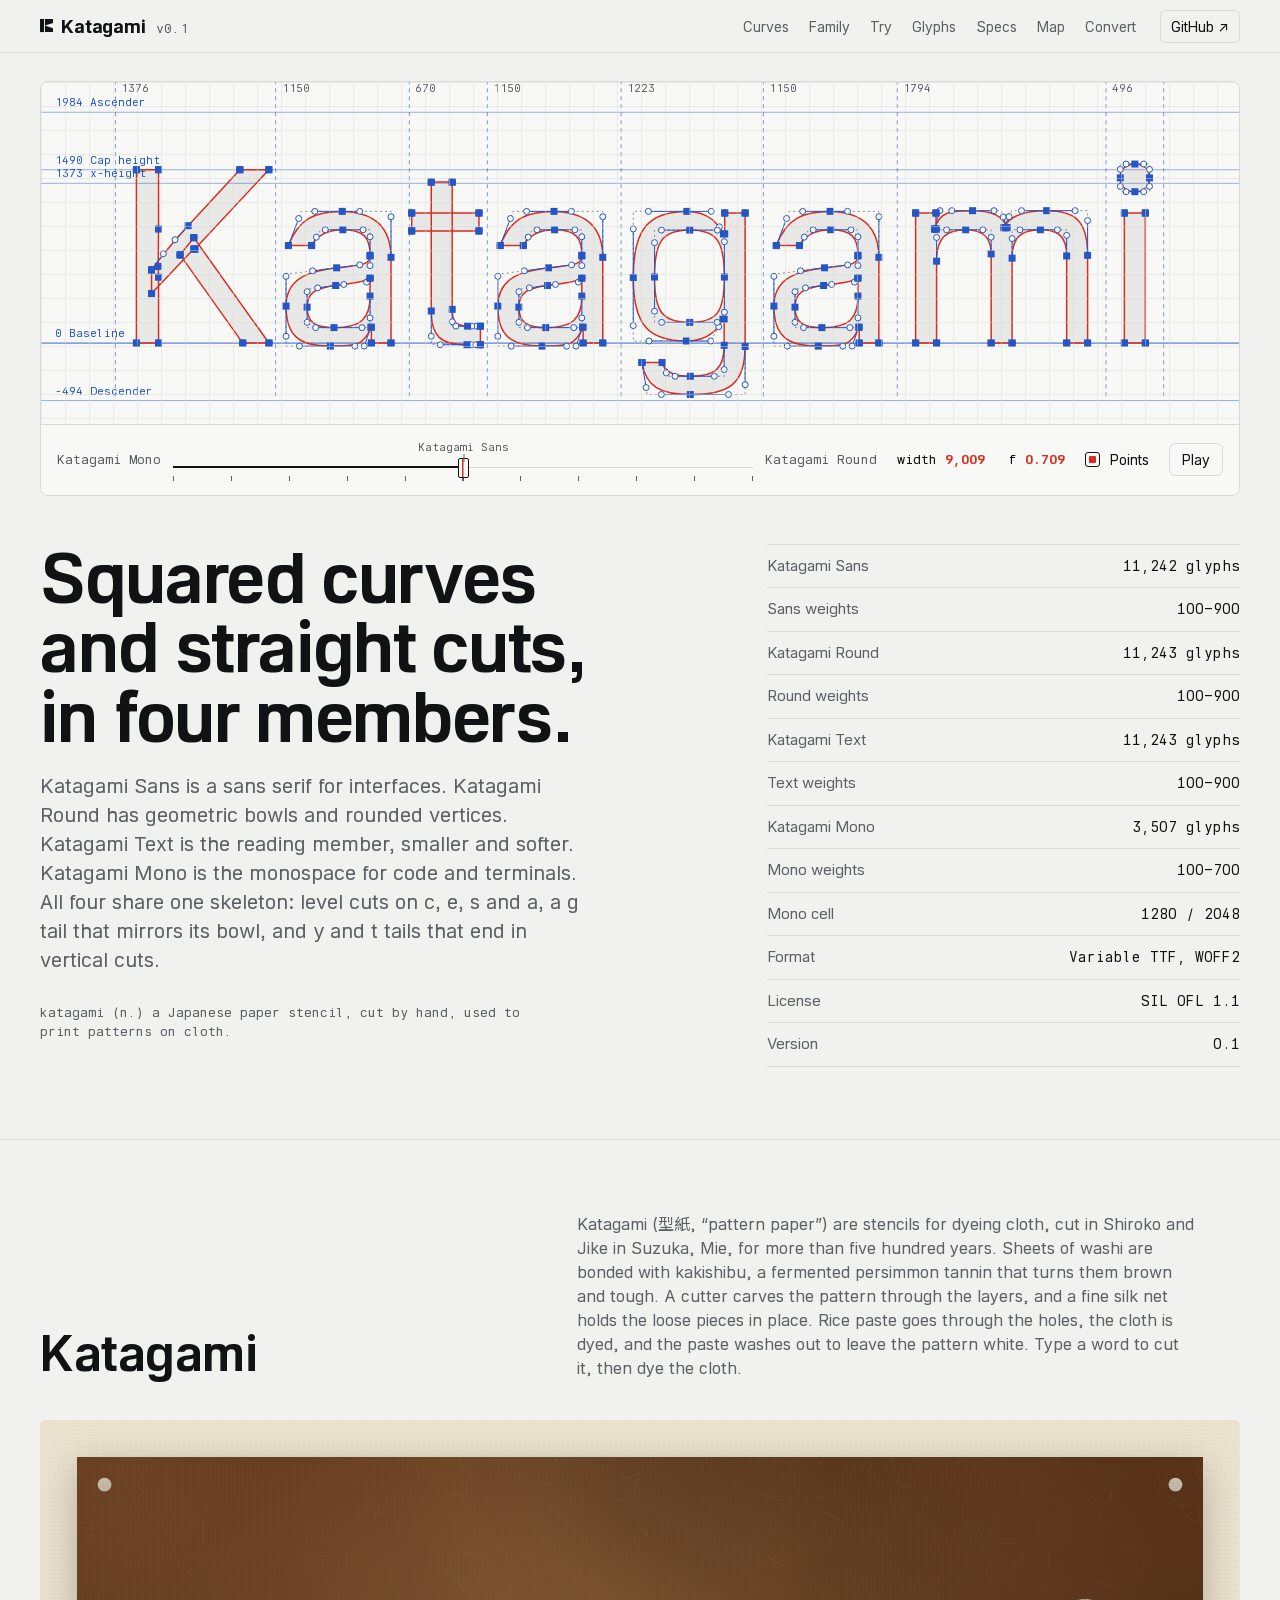
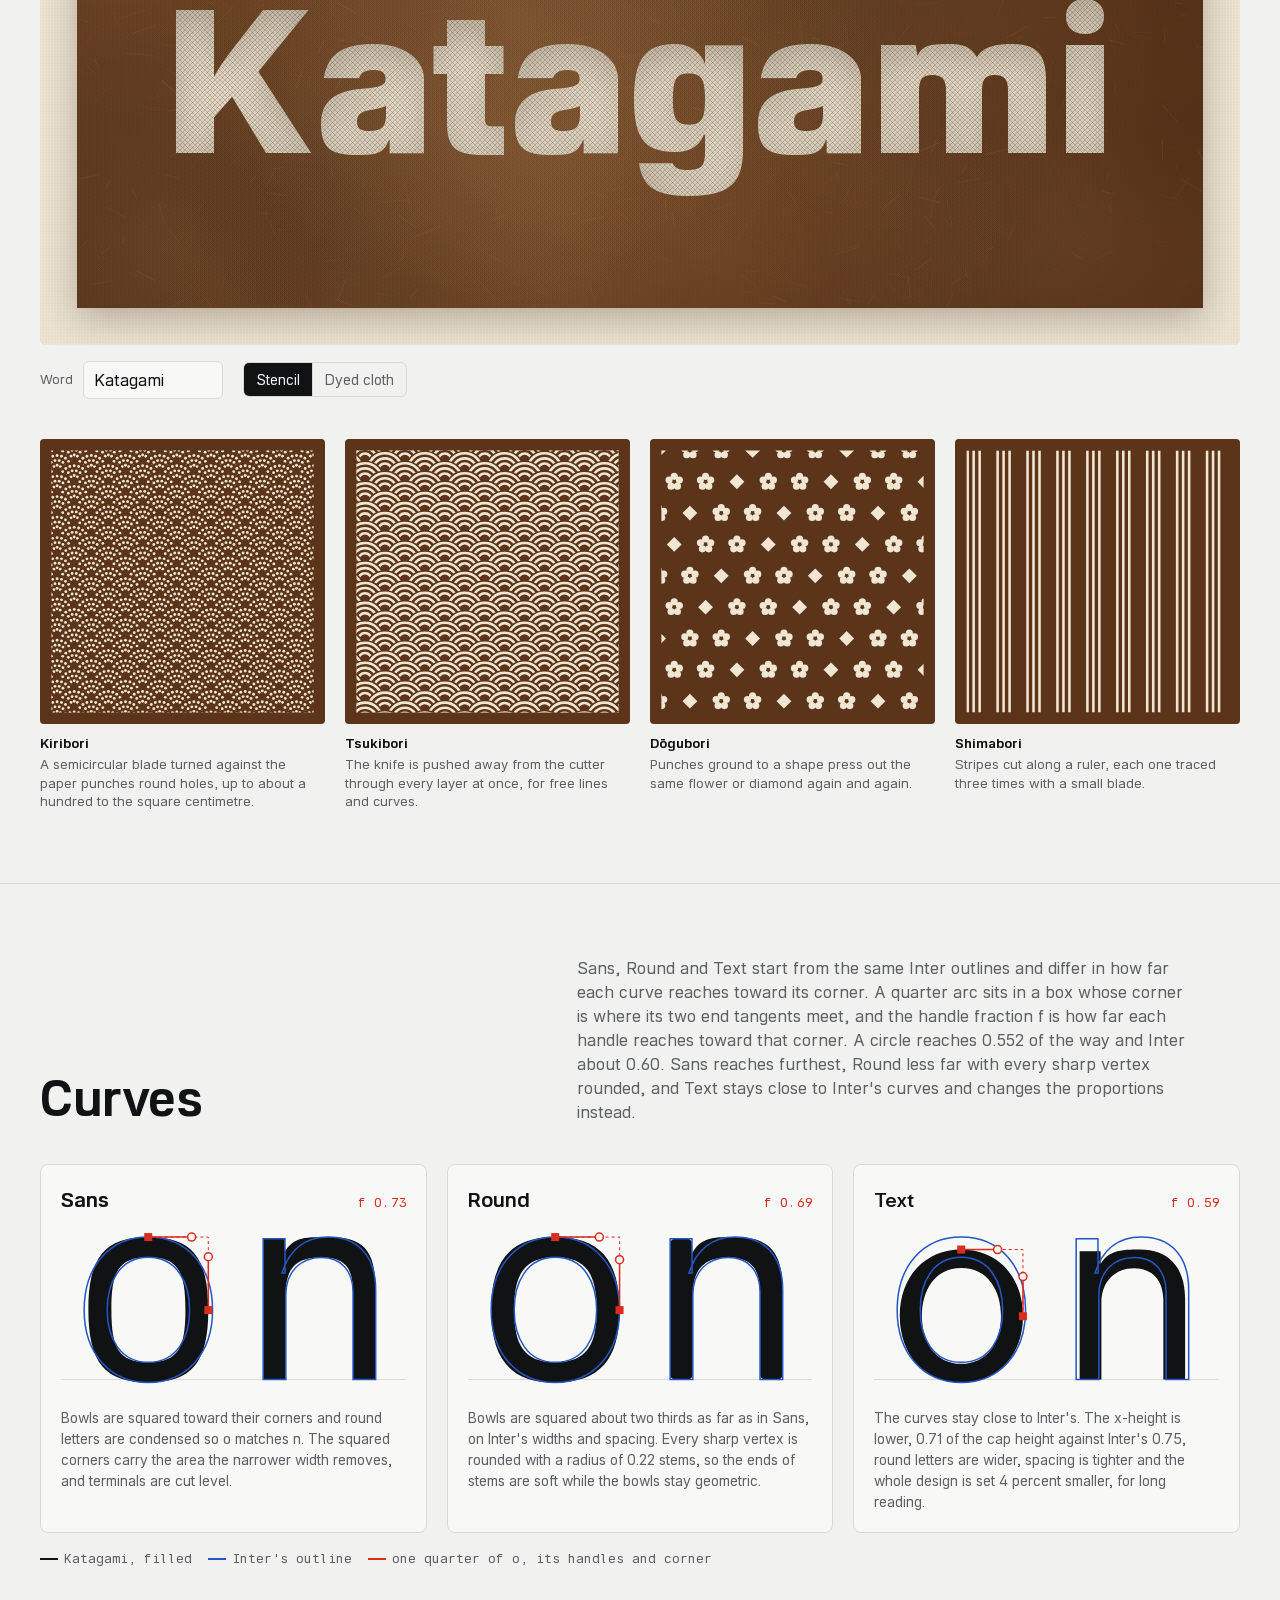
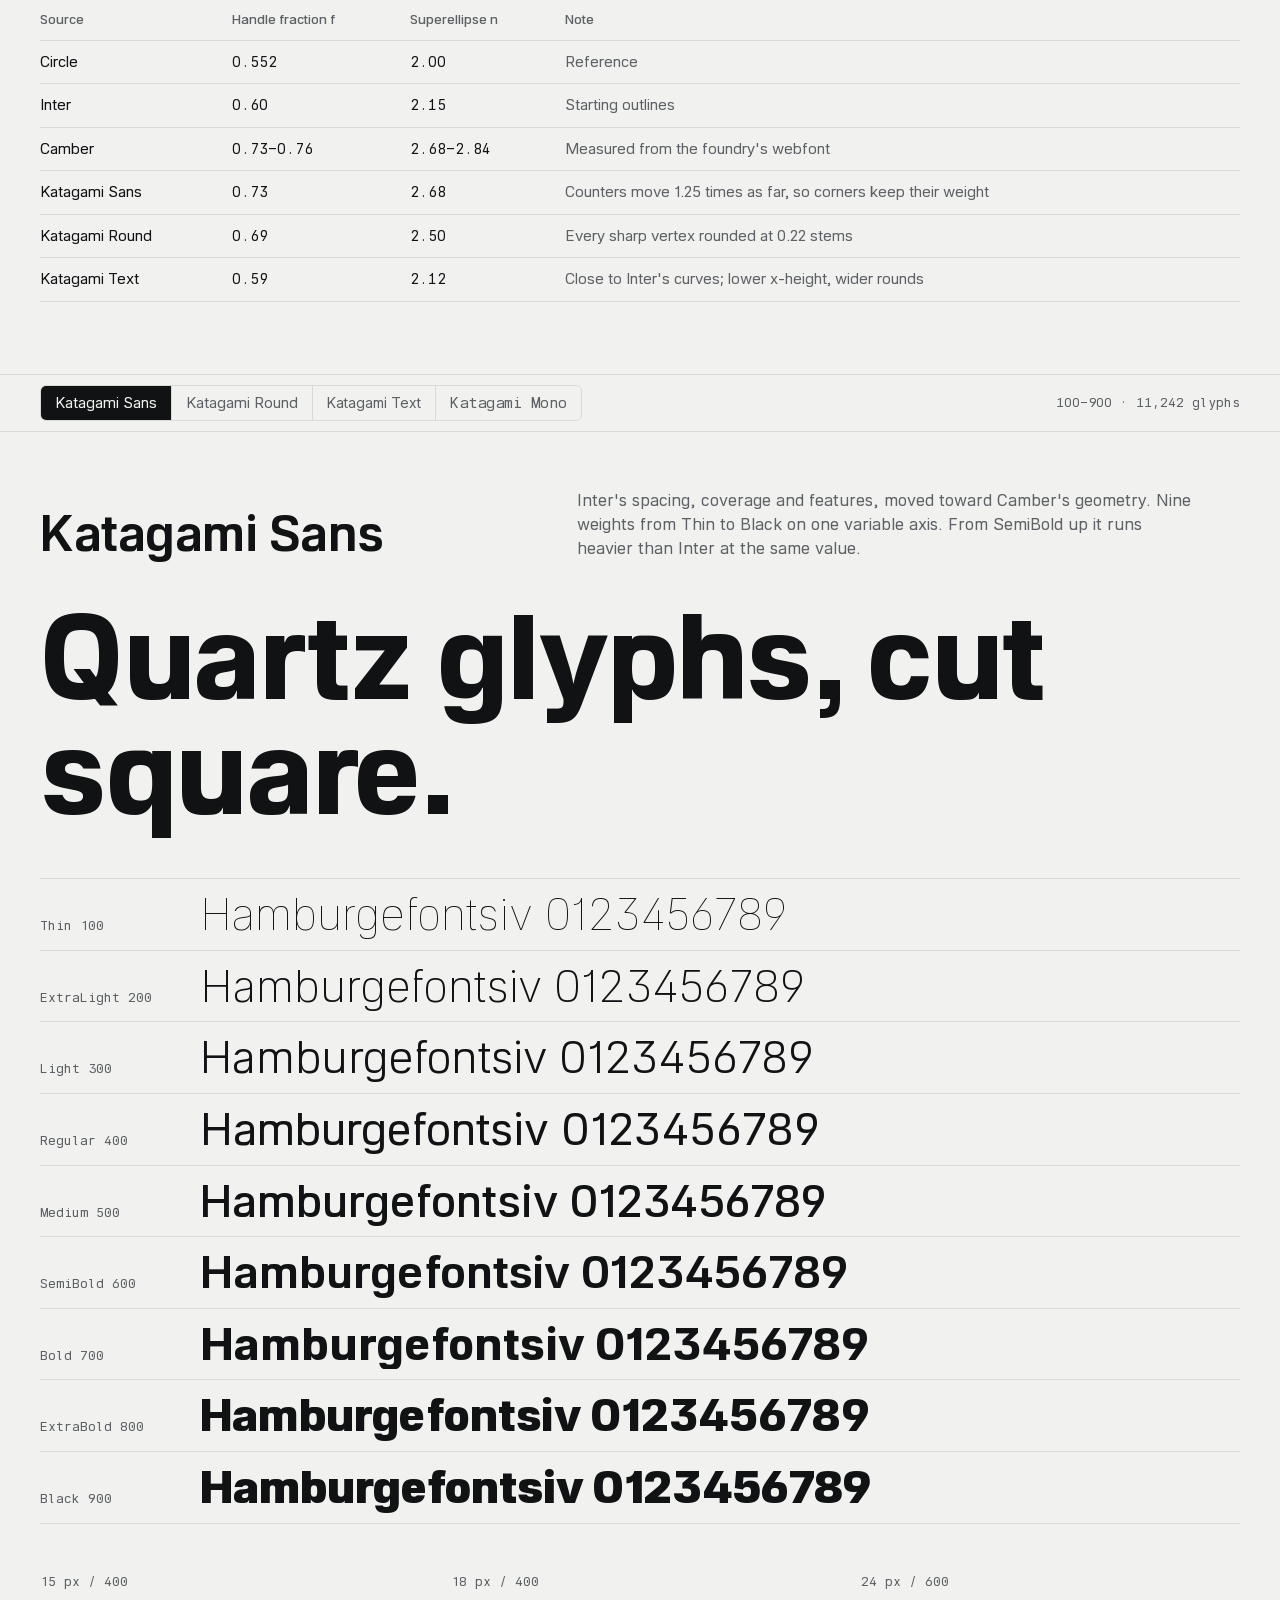
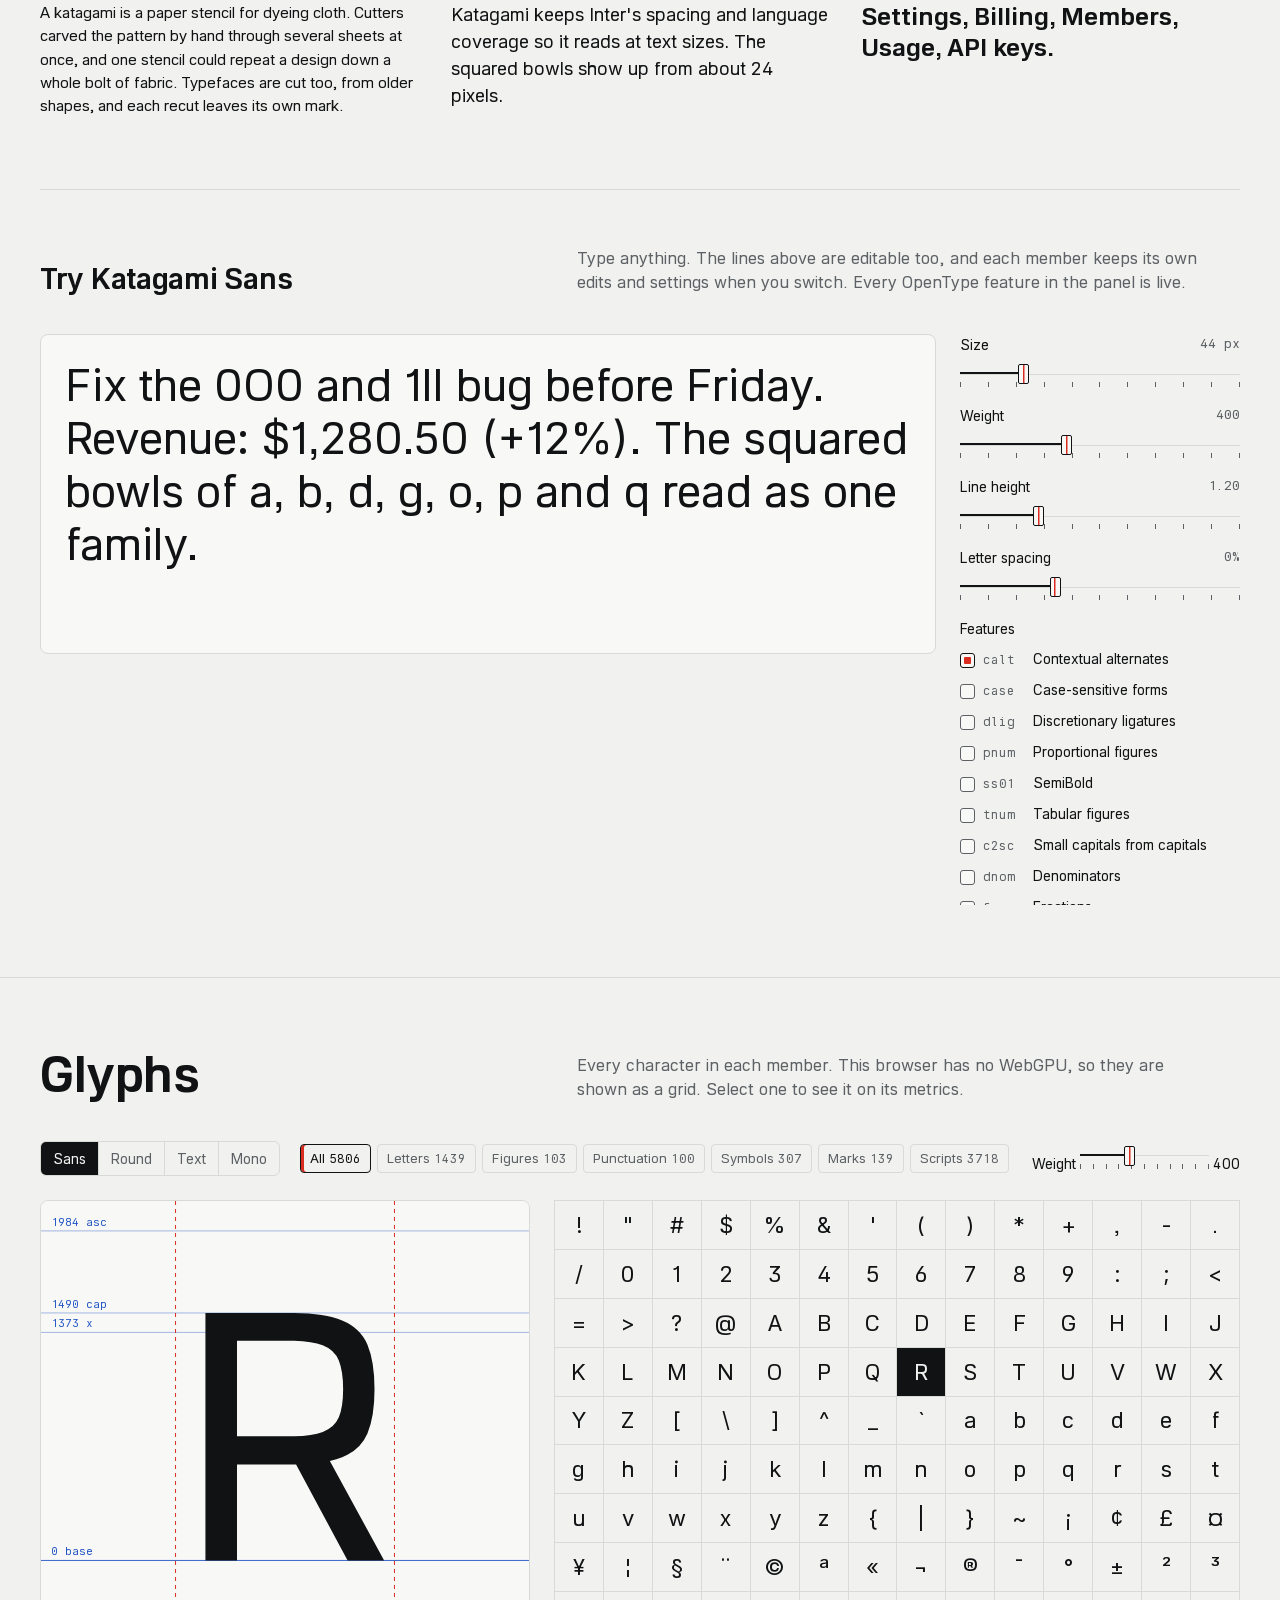
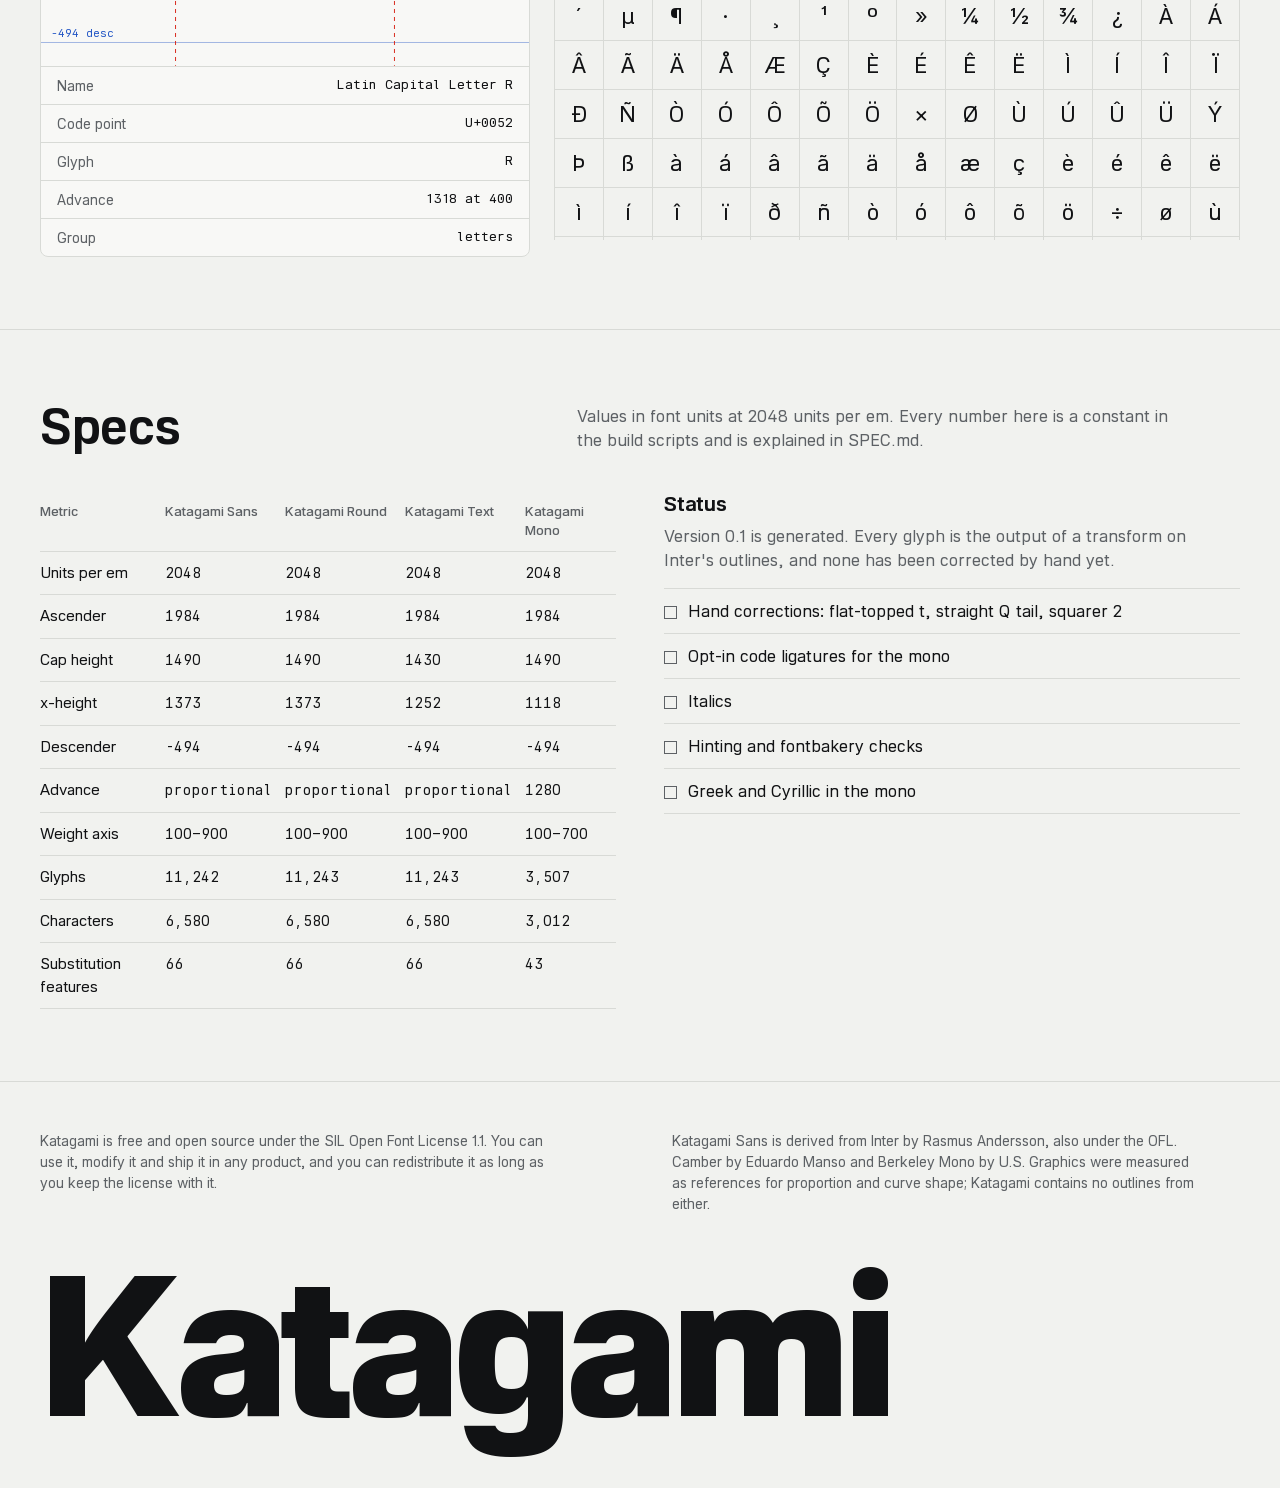
==== commit d4c69445: "The g tail keeps its full width in every member Co-Authored-By: Claude Opus 5.5 <noreply@anthropic.c" ====
--- a/index.html
+++ b/index.html
@@ -9,7 +9,7 @@
 </head>
 <body>
 <title>Katagami Type Family</title>
-<link rel="stylesheet" href="fonts/katagami.css?v=83ae0a0e7d">
+<link rel="stylesheet" href="fonts/katagami.css?v=d8a8b75771">
 <style>
 /* Layout: one long drawing sheet. A construction drawing of the name opens it; each section below is a plate on the same 12-column grid, separated by hairlines. Colors follow laser-cutter convention: red hairlines cut, blue hairlines score. */
 :root {
@@ -646,7 +646,7 @@
   </div>
 </footer>
 
-<script src="data.js?v=7edb96b240"></script>
+<script src="data.js?v=094aa80a29"></script>
 <script>
 (() => {
   const D = window.KERF;
--- a/fonts/katagami.css
+++ b/fonts/katagami.css
@@ -1,44 +1,44 @@
 /* Katagami web fonts, generated by tools/build_site.py in the Katagami repo */
-@font-face{font-family:"Katagami Sans";src:url("KatagamiSans.woff2?v=061c575326") format("woff2");font-weight:100 900;font-display:swap;unicode-range:U+0-52F,U+1D00-27FA,U+2913,U+2A38-2B24,U+2C7C-2C7F,U+2DFF-2E18,U+A69F,U+A7FF,U+A92E,U+E000-E2DC,U+EE01-EEE1,U+F6C3,U+1F12F-1F16B,U+1F850-1F852}
-@font-face{font-family:"Katagami Sans";src:url("KatagamiSans-devanagari.woff2?v=2f1d38ee60") format("woff2");font-weight:100 900;font-display:swap;unicode-range:U+900-97F,U+1CD0-1CF9,U+A8E0-A8FF}
-@font-face{font-family:"Katagami Sans";src:url("KatagamiSans-arabic.woff2?v=3dd4277ddb") format("woff2");font-weight:100 900;font-display:swap;unicode-range:U+600-8FF,U+FB50-FEFF}
-@font-face{font-family:"Katagami Sans";src:url("KatagamiSans-bengali.woff2?v=aa3d062550") format("woff2");font-weight:100 900;font-display:swap;unicode-range:U+980-9FE}
-@font-face{font-family:"Katagami Sans";src:url("KatagamiSans-gurmukhi.woff2?v=f51181d184") format("woff2");font-weight:100 900;font-display:swap;unicode-range:U+A01-A76}
-@font-face{font-family:"Katagami Sans";src:url("KatagamiSans-gujarati.woff2?v=4fe233467e") format("woff2");font-weight:100 900;font-display:swap;unicode-range:U+A81-AFF}
-@font-face{font-family:"Katagami Sans";src:url("KatagamiSans-oriya.woff2?v=11a4daa412") format("woff2");font-weight:100 900;font-display:swap;unicode-range:U+B01-B77}
-@font-face{font-family:"Katagami Sans";src:url("KatagamiSans-tamil.woff2?v=2bfd86bcd2") format("woff2");font-weight:100 900;font-display:swap;unicode-range:U+B82-BFA}
-@font-face{font-family:"Katagami Sans";src:url("KatagamiSans-telugu.woff2?v=c4b5964be0") format("woff2");font-weight:100 900;font-display:swap;unicode-range:U+C00-C7F}
-@font-face{font-family:"Katagami Sans";src:url("KatagamiSans-kannada.woff2?v=981d6b426e") format("woff2");font-weight:100 900;font-display:swap;unicode-range:U+C80-CF3}
-@font-face{font-family:"Katagami Sans";src:url("KatagamiSans-malayalam.woff2?v=cc07ed7907") format("woff2");font-weight:100 900;font-display:swap;unicode-range:U+D00-D7F}
-@font-face{font-family:"Katagami Sans";src:url("KatagamiSans-sinhala.woff2?v=5ef966bf12") format("woff2");font-weight:100 900;font-display:swap;unicode-range:U+D81-DF4,U+111E1-111F4}
-@font-face{font-family:"Katagami Sans";src:url("KatagamiSans-thai.woff2?v=7f29b6b107") format("woff2");font-weight:100 900;font-display:swap;unicode-range:U+E01-E5B}
-@font-face{font-family:"Katagami Sans";src:url("KatagamiSans-lao.woff2?v=a646918f50") format("woff2");font-weight:100 900;font-display:swap;unicode-range:U+E81-EDF}
-@font-face{font-family:"Katagami Sans";src:url("KatagamiSans-myanmar.woff2?v=5df88a25cd") format("woff2");font-weight:100 900;font-display:swap;unicode-range:U+1000-109F,U+A9E0-AA7F}
-@font-face{font-family:"Katagami Sans";src:url("KatagamiSans-ethiopic.woff2?v=a8c6ff96cb") format("woff2");font-weight:100 900;font-display:swap;unicode-range:U+1200-1399,U+2D80-2DDE,U+AB01-AB2E,U+1E7E0-1E7FE}
-@font-face{font-family:"Katagami Sans";src:url("KatagamiSans-hebrew.woff2?v=e2fb454a40") format("woff2");font-weight:100 900;font-display:swap;unicode-range:U+591-5F4,U+FB1D-FB4F}
-@font-face{font-family:"Katagami Sans";src:url("KatagamiSans-armenian.woff2?v=573c78e8f5") format("woff2");font-weight:100 900;font-display:swap;unicode-range:U+531-58F,U+FB13-FB17}
-@font-face{font-family:"Katagami Sans";src:url("KatagamiSans-georgian.woff2?v=cc2acb6407") format("woff2");font-weight:100 900;font-display:swap;unicode-range:U+10A0-10FF,U+1C90-1CBF,U+2D00-2D2D}
-@font-face{font-family:"Katagami Sans";src:url("KatagamiSans-khmer.woff2?v=76bd4edfeb") format("woff2");font-weight:100 900;font-display:swap;unicode-range:U+1780-17F9,U+19E0-19FF}
-@font-face{font-family:"Katagami Round";src:url("KatagamiRound.woff2?v=5d4c77b788") format("woff2");font-weight:100 900;font-display:swap;unicode-range:U+0-52F,U+1D00-27FA,U+2913,U+2A38-2B24,U+2C7C-2C7F,U+2DFF-2E18,U+A69F,U+A7FF,U+A92E,U+E000-E2DC,U+EE01-EEE1,U+F6C3,U+1F12F-1F16B,U+1F850-1F852}
-@font-face{font-family:"Katagami Round";src:url("KatagamiRound-devanagari.woff2?v=28bb6711e9") format("woff2");font-weight:100 900;font-display:swap;unicode-range:U+900-97F,U+1CD0-1CF9,U+A8E0-A8FF}
-@font-face{font-family:"Katagami Round";src:url("KatagamiRound-arabic.woff2?v=79cd4011f6") format("woff2");font-weight:100 900;font-display:swap;unicode-range:U+600-8FF,U+FB50-FEFF}
-@font-face{font-family:"Katagami Round";src:url("KatagamiRound-bengali.woff2?v=861d993391") format("woff2");font-weight:100 900;font-display:swap;unicode-range:U+980-9FE}
-@font-face{font-family:"Katagami Round";src:url("KatagamiRound-gurmukhi.woff2?v=5f3587f17f") format("woff2");font-weight:100 900;font-display:swap;unicode-range:U+A01-A76}
-@font-face{font-family:"Katagami Round";src:url("KatagamiRound-gujarati.woff2?v=7760af0eef") format("woff2");font-weight:100 900;font-display:swap;unicode-range:U+A81-AFF}
-@font-face{font-family:"Katagami Round";src:url("KatagamiRound-oriya.woff2?v=cdccd57ed1") format("woff2");font-weight:100 900;font-display:swap;unicode-range:U+B01-B77}
-@font-face{font-family:"Katagami Round";src:url("KatagamiRound-tamil.woff2?v=3503965edb") format("woff2");font-weight:100 900;font-display:swap;unicode-range:U+B82-BFA}
-@font-face{font-family:"Katagami Round";src:url("KatagamiRound-telugu.woff2?v=6c86f4d14d") format("woff2");font-weight:100 900;font-display:swap;unicode-range:U+C00-C7F}
-@font-face{font-family:"Katagami Round";src:url("KatagamiRound-kannada.woff2?v=be9cf2511e") format("woff2");font-weight:100 900;font-display:swap;unicode-range:U+C80-CF3}
-@font-face{font-family:"Katagami Round";src:url("KatagamiRound-malayalam.woff2?v=0836e52e9c") format("woff2");font-weight:100 900;font-display:swap;unicode-range:U+D00-D7F}
-@font-face{font-family:"Katagami Round";src:url("KatagamiRound-sinhala.woff2?v=a46e21b004") format("woff2");font-weight:100 900;font-display:swap;unicode-range:U+D81-DF4,U+111E1-111F4}
-@font-face{font-family:"Katagami Round";src:url("KatagamiRound-thai.woff2?v=fa5802cafd") format("woff2");font-weight:100 900;font-display:swap;unicode-range:U+E01-E5B}
-@font-face{font-family:"Katagami Round";src:url("KatagamiRound-lao.woff2?v=bbd62d6510") format("woff2");font-weight:100 900;font-display:swap;unicode-range:U+E81-EDF}
-@font-face{font-family:"Katagami Round";src:url("KatagamiRound-myanmar.woff2?v=a667dd79d8") format("woff2");font-weight:100 900;font-display:swap;unicode-range:U+1000-109F,U+A9E0-AA7F}
-@font-face{font-family:"Katagami Round";src:url("KatagamiRound-ethiopic.woff2?v=d8cb45696a") format("woff2");font-weight:100 900;font-display:swap;unicode-range:U+1200-1399,U+2D80-2DDE,U+AB01-AB2E,U+1E7E0-1E7FE}
-@font-face{font-family:"Katagami Round";src:url("KatagamiRound-hebrew.woff2?v=510ff000da") format("woff2");font-weight:100 900;font-display:swap;unicode-range:U+591-5F4,U+FB1D-FB4F}
-@font-face{font-family:"Katagami Round";src:url("KatagamiRound-armenian.woff2?v=053bed902e") format("woff2");font-weight:100 900;font-display:swap;unicode-range:U+531-58F,U+FB13-FB17}
-@font-face{font-family:"Katagami Round";src:url("KatagamiRound-georgian.woff2?v=5a3ece8da7") format("woff2");font-weight:100 900;font-display:swap;unicode-range:U+10A0-10FF,U+1C90-1CBF,U+2D00-2D2D}
-@font-face{font-family:"Katagami Round";src:url("KatagamiRound-khmer.woff2?v=160a8948f1") format("woff2");font-weight:100 900;font-display:swap;unicode-range:U+1780-17F9,U+19E0-19FF}
+@font-face{font-family:"Katagami Sans";src:url("KatagamiSans.woff2?v=e6cf14823a") format("woff2");font-weight:100 900;font-display:swap;unicode-range:U+0-52F,U+1D00-27FA,U+2913,U+2A38-2B24,U+2C7C-2C7F,U+2DFF-2E18,U+A69F,U+A7FF,U+A92E,U+E000-E2DC,U+EE01-EEE1,U+F6C3,U+1F12F-1F16B,U+1F850-1F852}
+@font-face{font-family:"Katagami Sans";src:url("KatagamiSans-devanagari.woff2?v=8caea9f21b") format("woff2");font-weight:100 900;font-display:swap;unicode-range:U+900-97F,U+1CD0-1CF9,U+A8E0-A8FF}
+@font-face{font-family:"Katagami Sans";src:url("KatagamiSans-arabic.woff2?v=a4ca31a6ab") format("woff2");font-weight:100 900;font-display:swap;unicode-range:U+600-8FF,U+FB50-FEFF}
+@font-face{font-family:"Katagami Sans";src:url("KatagamiSans-bengali.woff2?v=631b92f8bf") format("woff2");font-weight:100 900;font-display:swap;unicode-range:U+980-9FE}
+@font-face{font-family:"Katagami Sans";src:url("KatagamiSans-gurmukhi.woff2?v=8eadf227f6") format("woff2");font-weight:100 900;font-display:swap;unicode-range:U+A01-A76}
+@font-face{font-family:"Katagami Sans";src:url("KatagamiSans-gujarati.woff2?v=c089e53c61") format("woff2");font-weight:100 900;font-display:swap;unicode-range:U+A81-AFF}
+@font-face{font-family:"Katagami Sans";src:url("KatagamiSans-oriya.woff2?v=13e1454885") format("woff2");font-weight:100 900;font-display:swap;unicode-range:U+B01-B77}
+@font-face{font-family:"Katagami Sans";src:url("KatagamiSans-tamil.woff2?v=fae042a91b") format("woff2");font-weight:100 900;font-display:swap;unicode-range:U+B82-BFA}
+@font-face{font-family:"Katagami Sans";src:url("KatagamiSans-telugu.woff2?v=c07f1153b5") format("woff2");font-weight:100 900;font-display:swap;unicode-range:U+C00-C7F}
+@font-face{font-family:"Katagami Sans";src:url("KatagamiSans-kannada.woff2?v=5b00d5ea63") format("woff2");font-weight:100 900;font-display:swap;unicode-range:U+C80-CF3}
+@font-face{font-family:"Katagami Sans";src:url("KatagamiSans-malayalam.woff2?v=0a4ca6f911") format("woff2");font-weight:100 900;font-display:swap;unicode-range:U+D00-D7F}
+@font-face{font-family:"Katagami Sans";src:url("KatagamiSans-sinhala.woff2?v=ff69158e85") format("woff2");font-weight:100 900;font-display:swap;unicode-range:U+D81-DF4,U+111E1-111F4}
+@font-face{font-family:"Katagami Sans";src:url("KatagamiSans-thai.woff2?v=e301cac9ad") format("woff2");font-weight:100 900;font-display:swap;unicode-range:U+E01-E5B}
+@font-face{font-family:"Katagami Sans";src:url("KatagamiSans-lao.woff2?v=d94c8aaf1c") format("woff2");font-weight:100 900;font-display:swap;unicode-range:U+E81-EDF}
+@font-face{font-family:"Katagami Sans";src:url("KatagamiSans-myanmar.woff2?v=0c54e62e8c") format("woff2");font-weight:100 900;font-display:swap;unicode-range:U+1000-109F,U+A9E0-AA7F}
+@font-face{font-family:"Katagami Sans";src:url("KatagamiSans-ethiopic.woff2?v=8a45e483d1") format("woff2");font-weight:100 900;font-display:swap;unicode-range:U+1200-1399,U+2D80-2DDE,U+AB01-AB2E,U+1E7E0-1E7FE}
+@font-face{font-family:"Katagami Sans";src:url("KatagamiSans-hebrew.woff2?v=5bb2db73c8") format("woff2");font-weight:100 900;font-display:swap;unicode-range:U+591-5F4,U+FB1D-FB4F}
+@font-face{font-family:"Katagami Sans";src:url("KatagamiSans-armenian.woff2?v=98f633c9a5") format("woff2");font-weight:100 900;font-display:swap;unicode-range:U+531-58F,U+FB13-FB17}
+@font-face{font-family:"Katagami Sans";src:url("KatagamiSans-georgian.woff2?v=4df9a1aa10") format("woff2");font-weight:100 900;font-display:swap;unicode-range:U+10A0-10FF,U+1C90-1CBF,U+2D00-2D2D}
+@font-face{font-family:"Katagami Sans";src:url("KatagamiSans-khmer.woff2?v=43118ed7a3") format("woff2");font-weight:100 900;font-display:swap;unicode-range:U+1780-17F9,U+19E0-19FF}
+@font-face{font-family:"Katagami Round";src:url("KatagamiRound.woff2?v=b41e134b5e") format("woff2");font-weight:100 900;font-display:swap;unicode-range:U+0-52F,U+1D00-27FA,U+2913,U+2A38-2B24,U+2C7C-2C7F,U+2DFF-2E18,U+A69F,U+A7FF,U+A92E,U+E000-E2DC,U+EE01-EEE1,U+F6C3,U+1F12F-1F16B,U+1F850-1F852}
+@font-face{font-family:"Katagami Round";src:url("KatagamiRound-devanagari.woff2?v=c75642215e") format("woff2");font-weight:100 900;font-display:swap;unicode-range:U+900-97F,U+1CD0-1CF9,U+A8E0-A8FF}
+@font-face{font-family:"Katagami Round";src:url("KatagamiRound-arabic.woff2?v=2a07703b80") format("woff2");font-weight:100 900;font-display:swap;unicode-range:U+600-8FF,U+FB50-FEFF}
+@font-face{font-family:"Katagami Round";src:url("KatagamiRound-bengali.woff2?v=097223d963") format("woff2");font-weight:100 900;font-display:swap;unicode-range:U+980-9FE}
+@font-face{font-family:"Katagami Round";src:url("KatagamiRound-gurmukhi.woff2?v=7c98e7fb3b") format("woff2");font-weight:100 900;font-display:swap;unicode-range:U+A01-A76}
+@font-face{font-family:"Katagami Round";src:url("KatagamiRound-gujarati.woff2?v=5d607c612a") format("woff2");font-weight:100 900;font-display:swap;unicode-range:U+A81-AFF}
+@font-face{font-family:"Katagami Round";src:url("KatagamiRound-oriya.woff2?v=b3c7b1ee72") format("woff2");font-weight:100 900;font-display:swap;unicode-range:U+B01-B77}
+@font-face{font-family:"Katagami Round";src:url("KatagamiRound-tamil.woff2?v=23f9b4d44b") format("woff2");font-weight:100 900;font-display:swap;unicode-range:U+B82-BFA}
+@font-face{font-family:"Katagami Round";src:url("KatagamiRound-telugu.woff2?v=f2e6f35043") format("woff2");font-weight:100 900;font-display:swap;unicode-range:U+C00-C7F}
+@font-face{font-family:"Katagami Round";src:url("KatagamiRound-kannada.woff2?v=16ff09e245") format("woff2");font-weight:100 900;font-display:swap;unicode-range:U+C80-CF3}
+@font-face{font-family:"Katagami Round";src:url("KatagamiRound-malayalam.woff2?v=6a8a72e4dd") format("woff2");font-weight:100 900;font-display:swap;unicode-range:U+D00-D7F}
+@font-face{font-family:"Katagami Round";src:url("KatagamiRound-sinhala.woff2?v=8ef4d7a623") format("woff2");font-weight:100 900;font-display:swap;unicode-range:U+D81-DF4,U+111E1-111F4}
+@font-face{font-family:"Katagami Round";src:url("KatagamiRound-thai.woff2?v=4089495951") format("woff2");font-weight:100 900;font-display:swap;unicode-range:U+E01-E5B}
+@font-face{font-family:"Katagami Round";src:url("KatagamiRound-lao.woff2?v=d4d46e30c2") format("woff2");font-weight:100 900;font-display:swap;unicode-range:U+E81-EDF}
+@font-face{font-family:"Katagami Round";src:url("KatagamiRound-myanmar.woff2?v=2932ec4b04") format("woff2");font-weight:100 900;font-display:swap;unicode-range:U+1000-109F,U+A9E0-AA7F}
+@font-face{font-family:"Katagami Round";src:url("KatagamiRound-ethiopic.woff2?v=fb0207d926") format("woff2");font-weight:100 900;font-display:swap;unicode-range:U+1200-1399,U+2D80-2DDE,U+AB01-AB2E,U+1E7E0-1E7FE}
+@font-face{font-family:"Katagami Round";src:url("KatagamiRound-hebrew.woff2?v=db06718b23") format("woff2");font-weight:100 900;font-display:swap;unicode-range:U+591-5F4,U+FB1D-FB4F}
+@font-face{font-family:"Katagami Round";src:url("KatagamiRound-armenian.woff2?v=9f714930c3") format("woff2");font-weight:100 900;font-display:swap;unicode-range:U+531-58F,U+FB13-FB17}
+@font-face{font-family:"Katagami Round";src:url("KatagamiRound-georgian.woff2?v=5a1fb92e68") format("woff2");font-weight:100 900;font-display:swap;unicode-range:U+10A0-10FF,U+1C90-1CBF,U+2D00-2D2D}
+@font-face{font-family:"Katagami Round";src:url("KatagamiRound-khmer.woff2?v=b92c7d5fbe") format("woff2");font-weight:100 900;font-display:swap;unicode-range:U+1780-17F9,U+19E0-19FF}
 @font-face{font-family:"Katagami Text";src:url("KatagamiText.woff2?v=7e858c7abd") format("woff2");font-weight:100 900;font-display:swap;unicode-range:U+0-52F,U+1D00-27FA,U+2913,U+2A38-2B24,U+2C7C-2C7F,U+2DFF-2E18,U+A69F,U+A7FF,U+A92E,U+E000-E2DC,U+EE01-EEE1,U+F6C3,U+1F12F-1F16B,U+1F850-1F852}
 @font-face{font-family:"Katagami Text";src:url("KatagamiText-devanagari.woff2?v=3220ce9aea") format("woff2");font-weight:100 900;font-display:swap;unicode-range:U+900-97F,U+1CD0-1CF9,U+A8E0-A8FF}
 @font-face{font-family:"Katagami Text";src:url("KatagamiText-arabic.woff2?v=4b5106e519") format("woff2");font-weight:100 900;font-display:swap;unicode-range:U+600-8FF,U+FB50-FEFF}
@@ -59,9 +59,9 @@
 @font-face{font-family:"Katagami Text";src:url("KatagamiText-armenian.woff2?v=154c141cd5") format("woff2");font-weight:100 900;font-display:swap;unicode-range:U+531-58F,U+FB13-FB17}
 @font-face{font-family:"Katagami Text";src:url("KatagamiText-georgian.woff2?v=e9407fc0e1") format("woff2");font-weight:100 900;font-display:swap;unicode-range:U+10A0-10FF,U+1C90-1CBF,U+2D00-2D2D}
 @font-face{font-family:"Katagami Text";src:url("KatagamiText-khmer.woff2?v=e0ed6d3207") format("woff2");font-weight:100 900;font-display:swap;unicode-range:U+1780-17F9,U+19E0-19FF}
-@font-face{font-family:"Katagami Mono";src:url("KatagamiMono.woff2?v=75c09a073a") format("woff2");font-weight:100 700;font-display:swap;unicode-range:U+0-52F,U+1D00-27FA,U+2913,U+2A38-2B24,U+2C7C-2C7F,U+2DFF-2E18,U+A69F,U+A7FF,U+A92E,U+E000-E2DC,U+EE01-EEE1,U+F6C3,U+1F12F-1F16B,U+1F850-1F852}
-@font-face{font-family:"Katagami Mono";src:url("KatagamiMono-arabic.woff2?v=80a9941686") format("woff2");font-weight:100 700;font-display:swap;unicode-range:U+FEFF}
-@font-face{font-family:"Katagami Mono";src:url("KatagamiMono-thai.woff2?v=b8bf6b9673") format("woff2");font-weight:100 700;font-display:swap;unicode-range:U+E3F}
+@font-face{font-family:"Katagami Mono";src:url("KatagamiMono.woff2?v=b754b6c3b9") format("woff2");font-weight:100 700;font-display:swap;unicode-range:U+0-52F,U+1D00-27FA,U+2913,U+2A38-2B24,U+2C7C-2C7F,U+2DFF-2E18,U+A69F,U+A7FF,U+A92E,U+E000-E2DC,U+EE01-EEE1,U+F6C3,U+1F12F-1F16B,U+1F850-1F852}
+@font-face{font-family:"Katagami Mono";src:url("KatagamiMono-arabic.woff2?v=8c833bef40") format("woff2");font-weight:100 700;font-display:swap;unicode-range:U+FEFF}
+@font-face{font-family:"Katagami Mono";src:url("KatagamiMono-thai.woff2?v=65b8aea907") format("woff2");font-weight:100 700;font-display:swap;unicode-range:U+E3F}
 @font-face{font-family:"Katagami Sans";src:url("KatagamiCJKTC.woff2?v=a81630f1ee") format("woff2");font-weight:100 900;font-display:swap;unicode-range:U+2E80-2FDF,U+3000-303F,U+3200-33FF,U+3400-4DBF,U+4E00-9FFF,U+F900-FAFF,U+FF00-FF60,U+FFE0-FFEF,U+3100-312F,U+31A0-31BF}
 @font-face{font-family:"Katagami Round";src:url("KatagamiCJKTC.woff2?v=a81630f1ee") format("woff2");font-weight:100 900;font-display:swap;unicode-range:U+2E80-2FDF,U+3000-303F,U+3200-33FF,U+3400-4DBF,U+4E00-9FFF,U+F900-FAFF,U+FF00-FF60,U+FFE0-FFEF,U+3100-312F,U+31A0-31BF}
 @font-face{font-family:"Katagami Text";src:url("KatagamiCJKTC.woff2?v=a81630f1ee") format("woff2");font-weight:100 900;font-display:swap;unicode-range:U+2E80-2FDF,U+3000-303F,U+3200-33FF,U+3400-4DBF,U+4E00-9FFF,U+F900-FAFF,U+FF00-FF60,U+FFE0-FFEF,U+3100-312F,U+31A0-31BF}
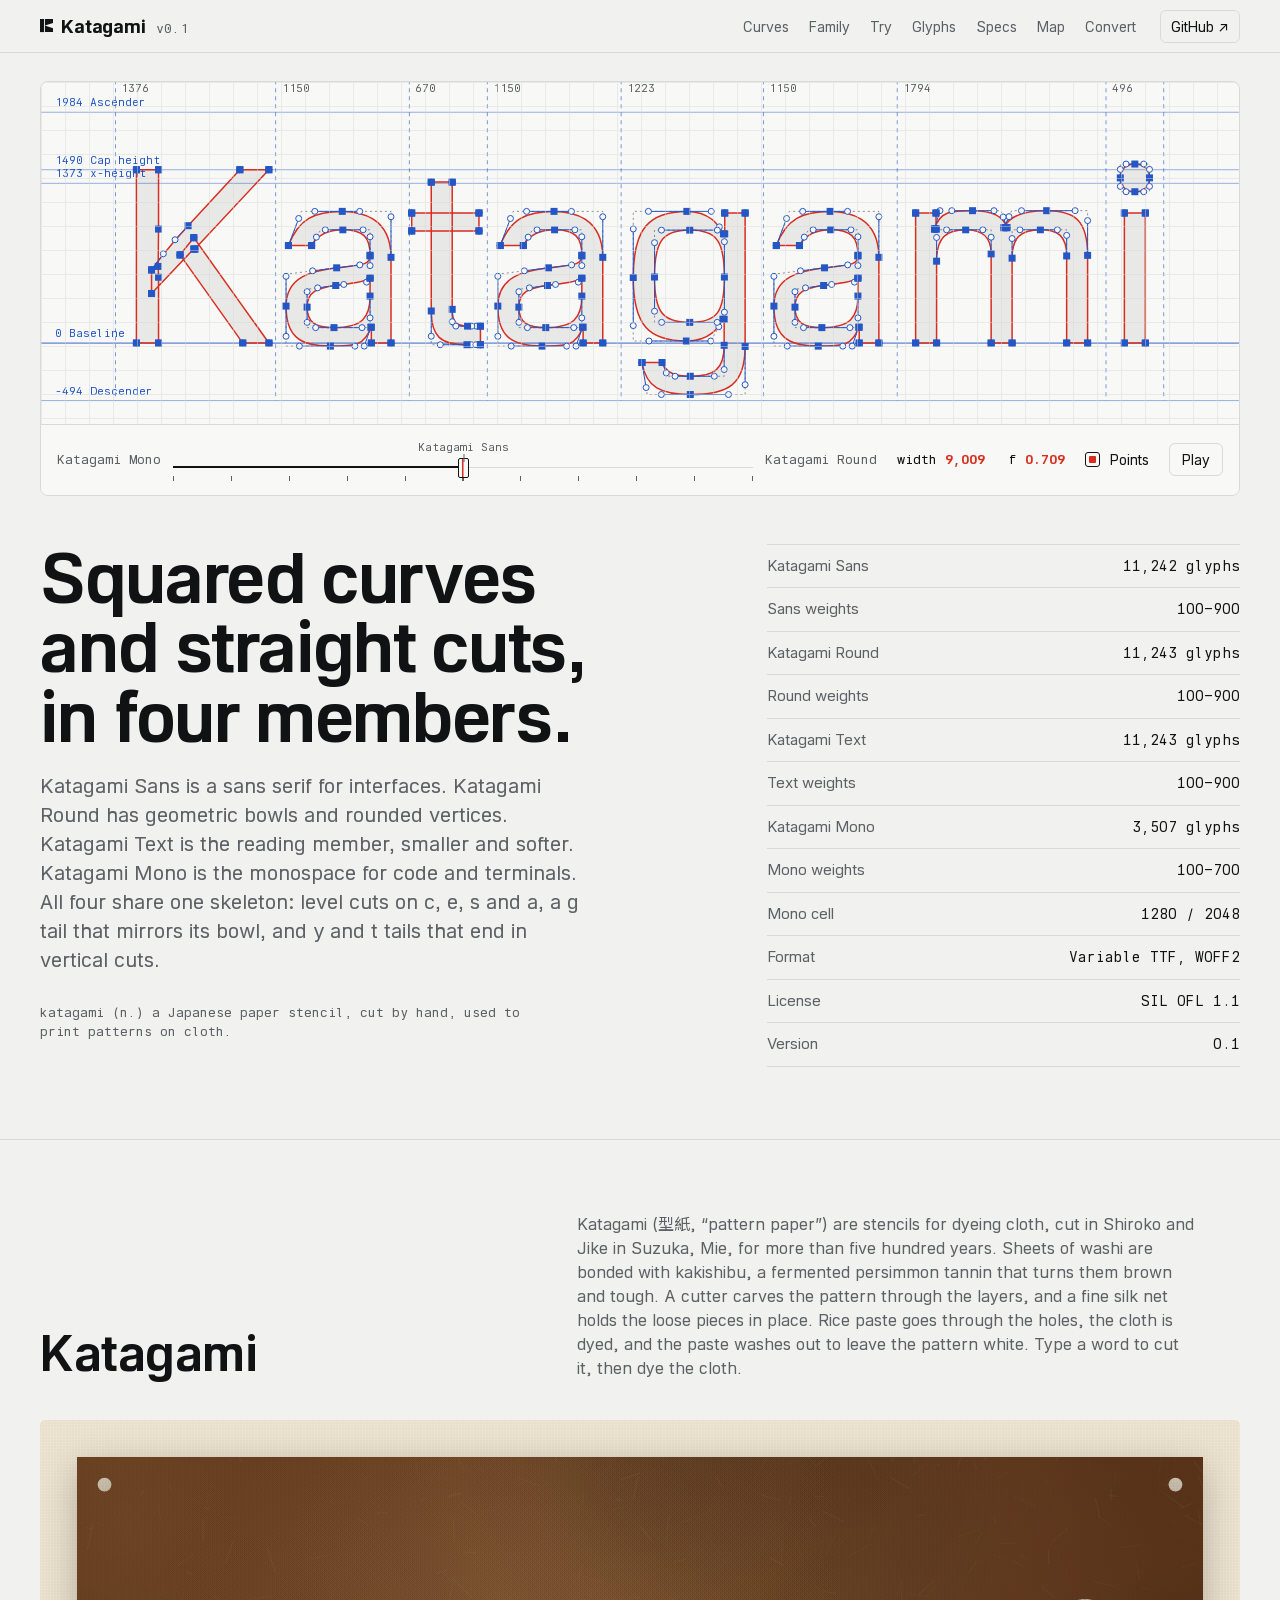
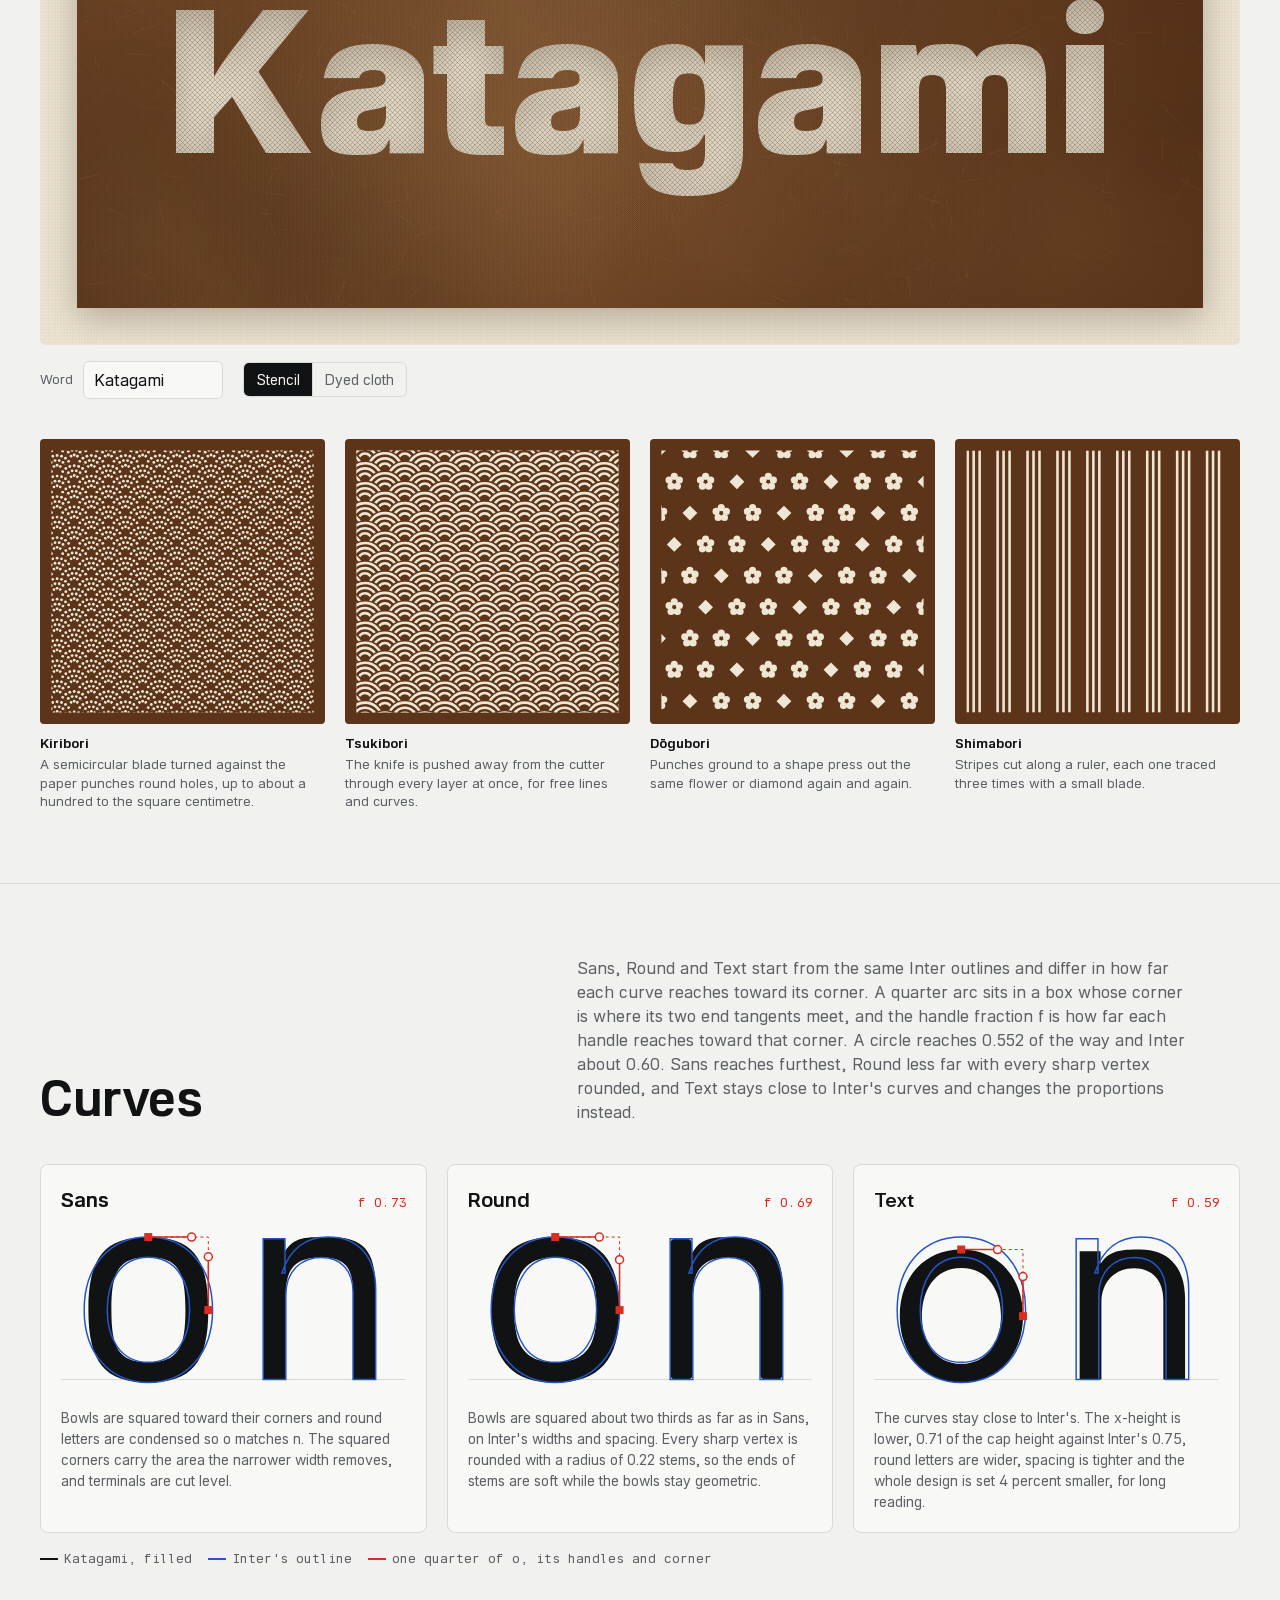
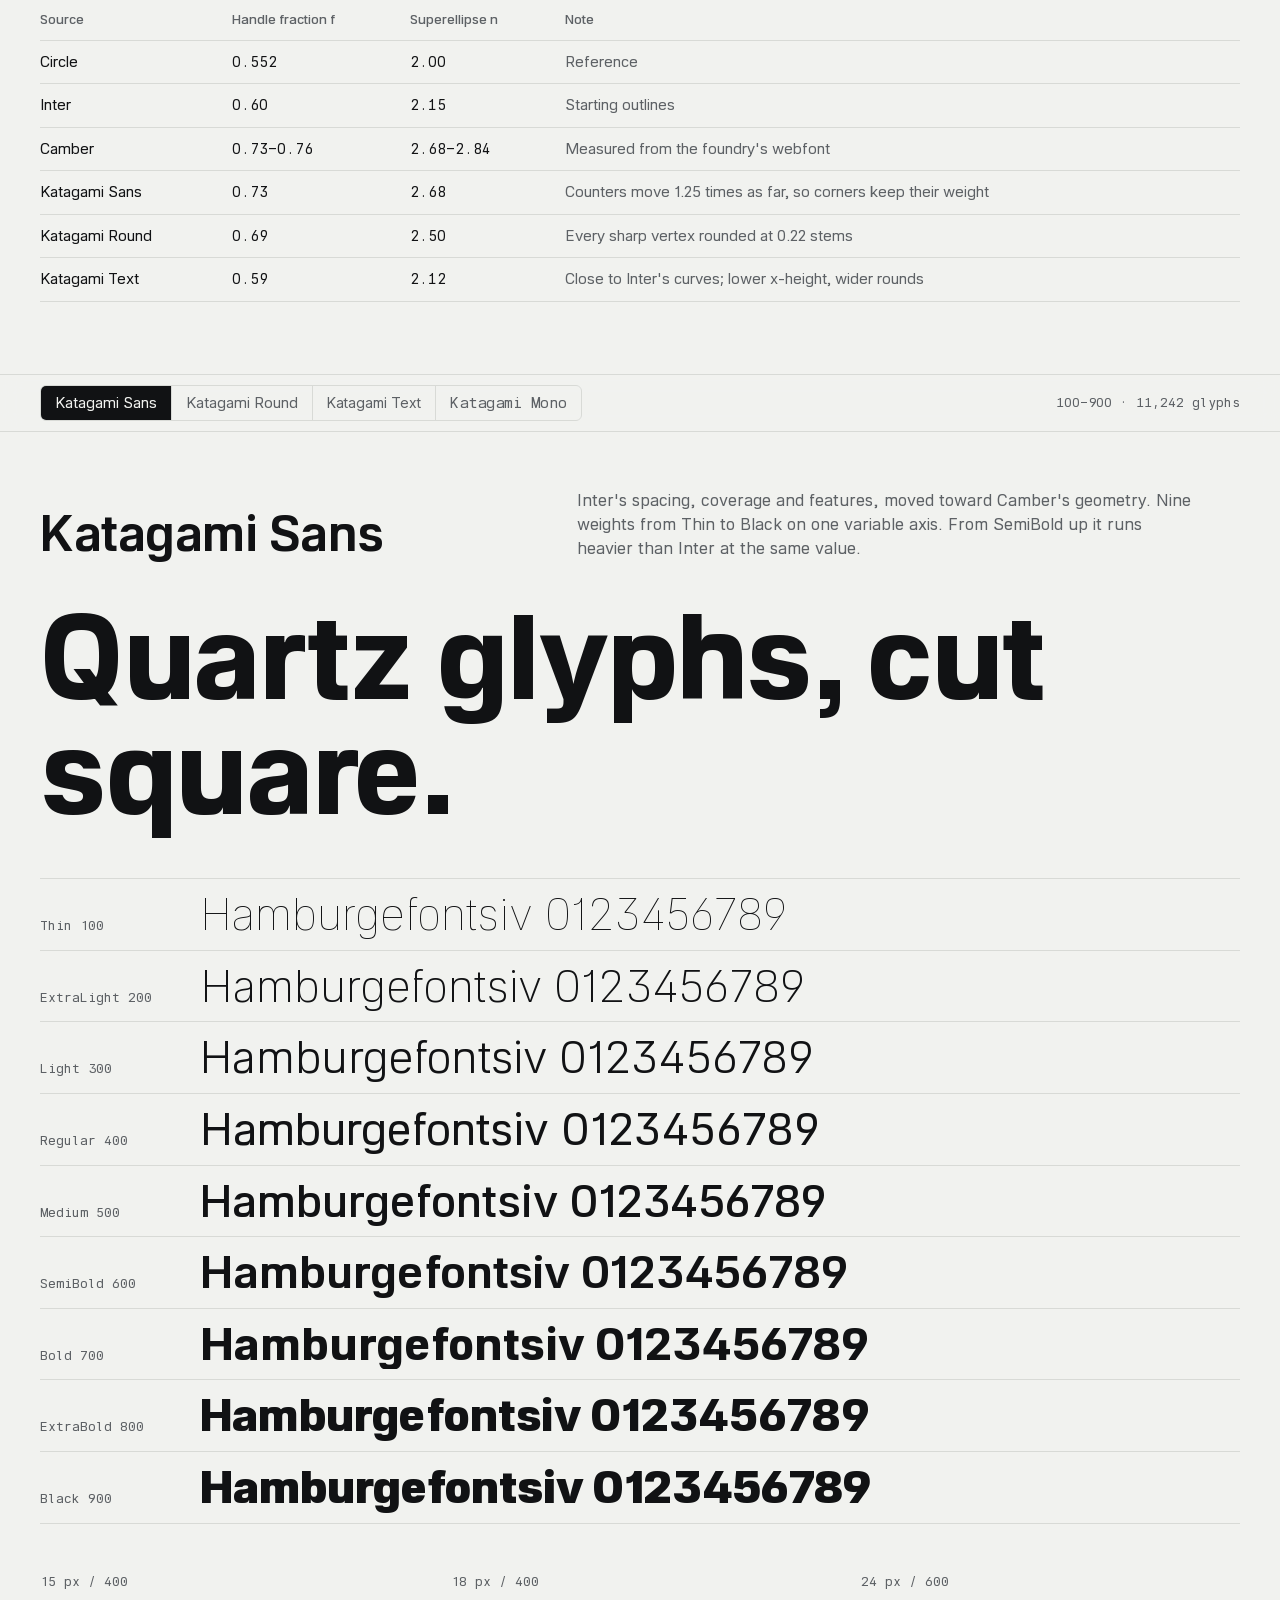
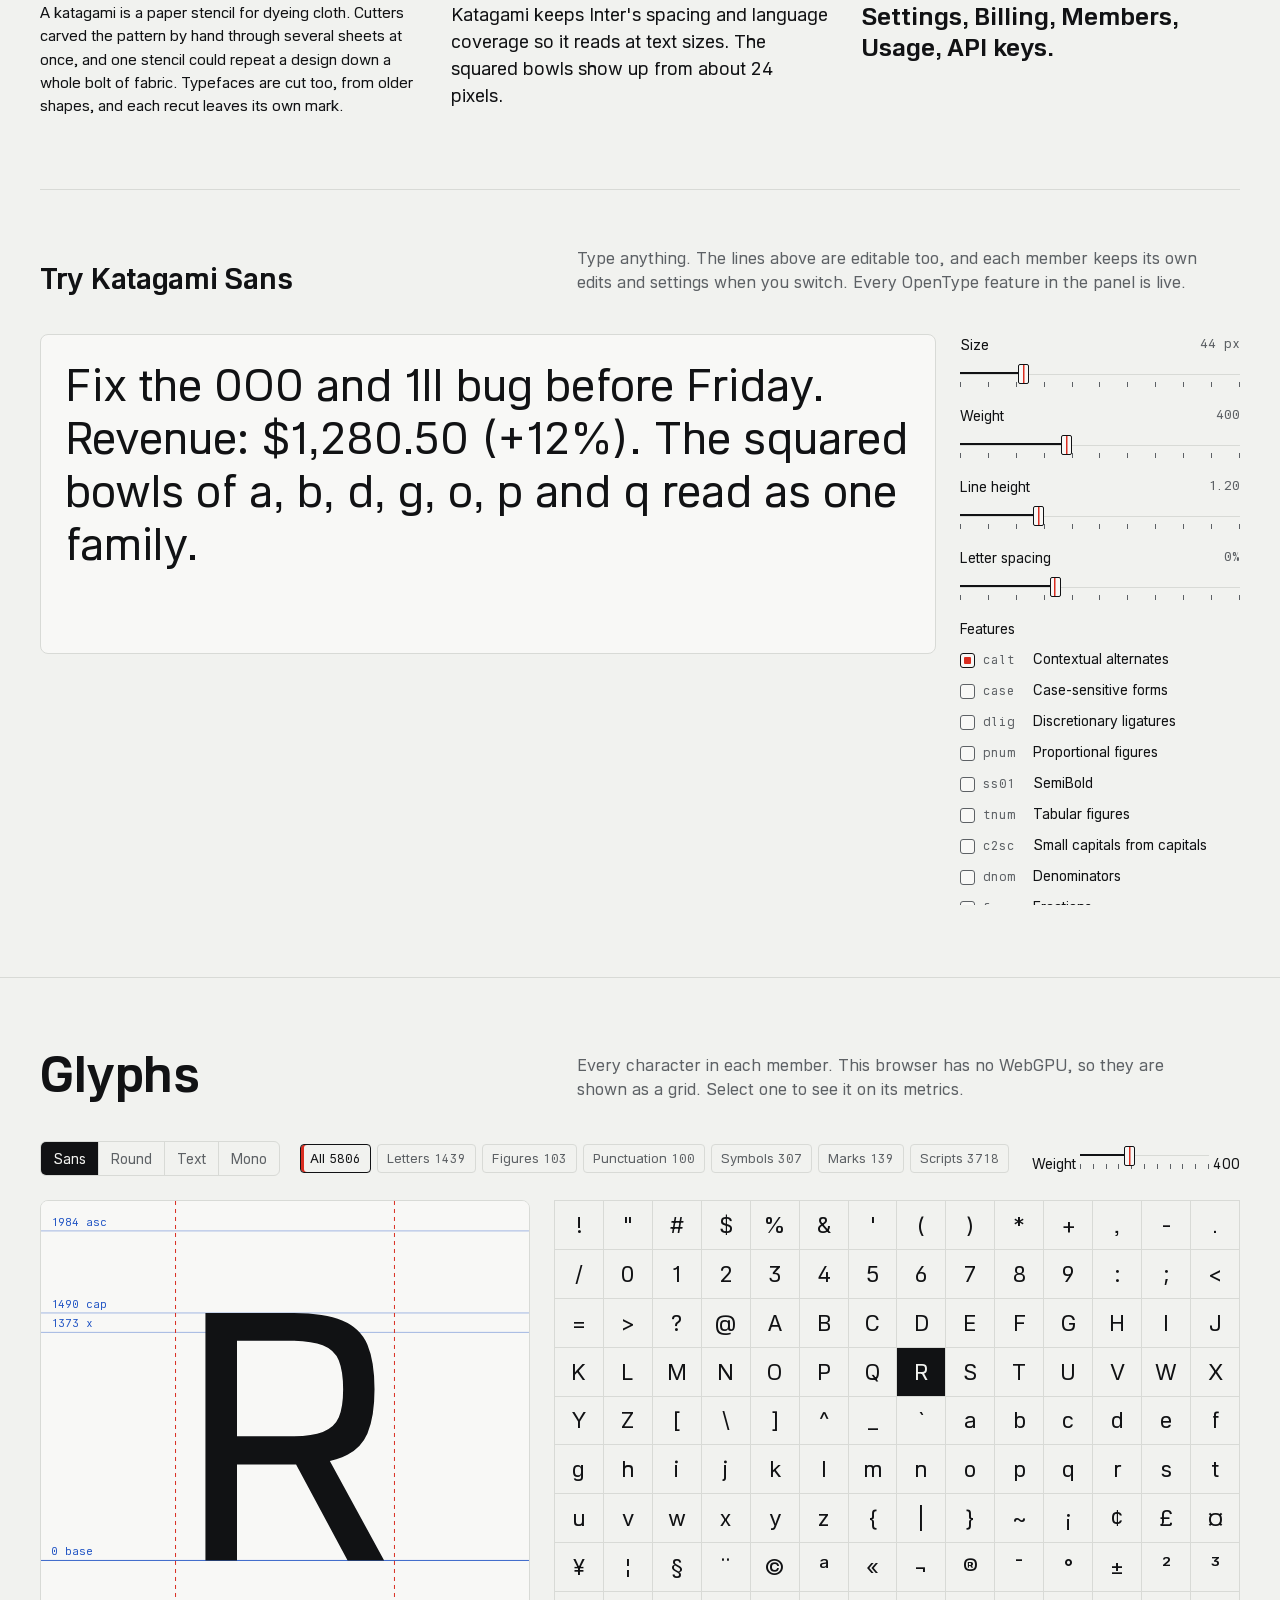
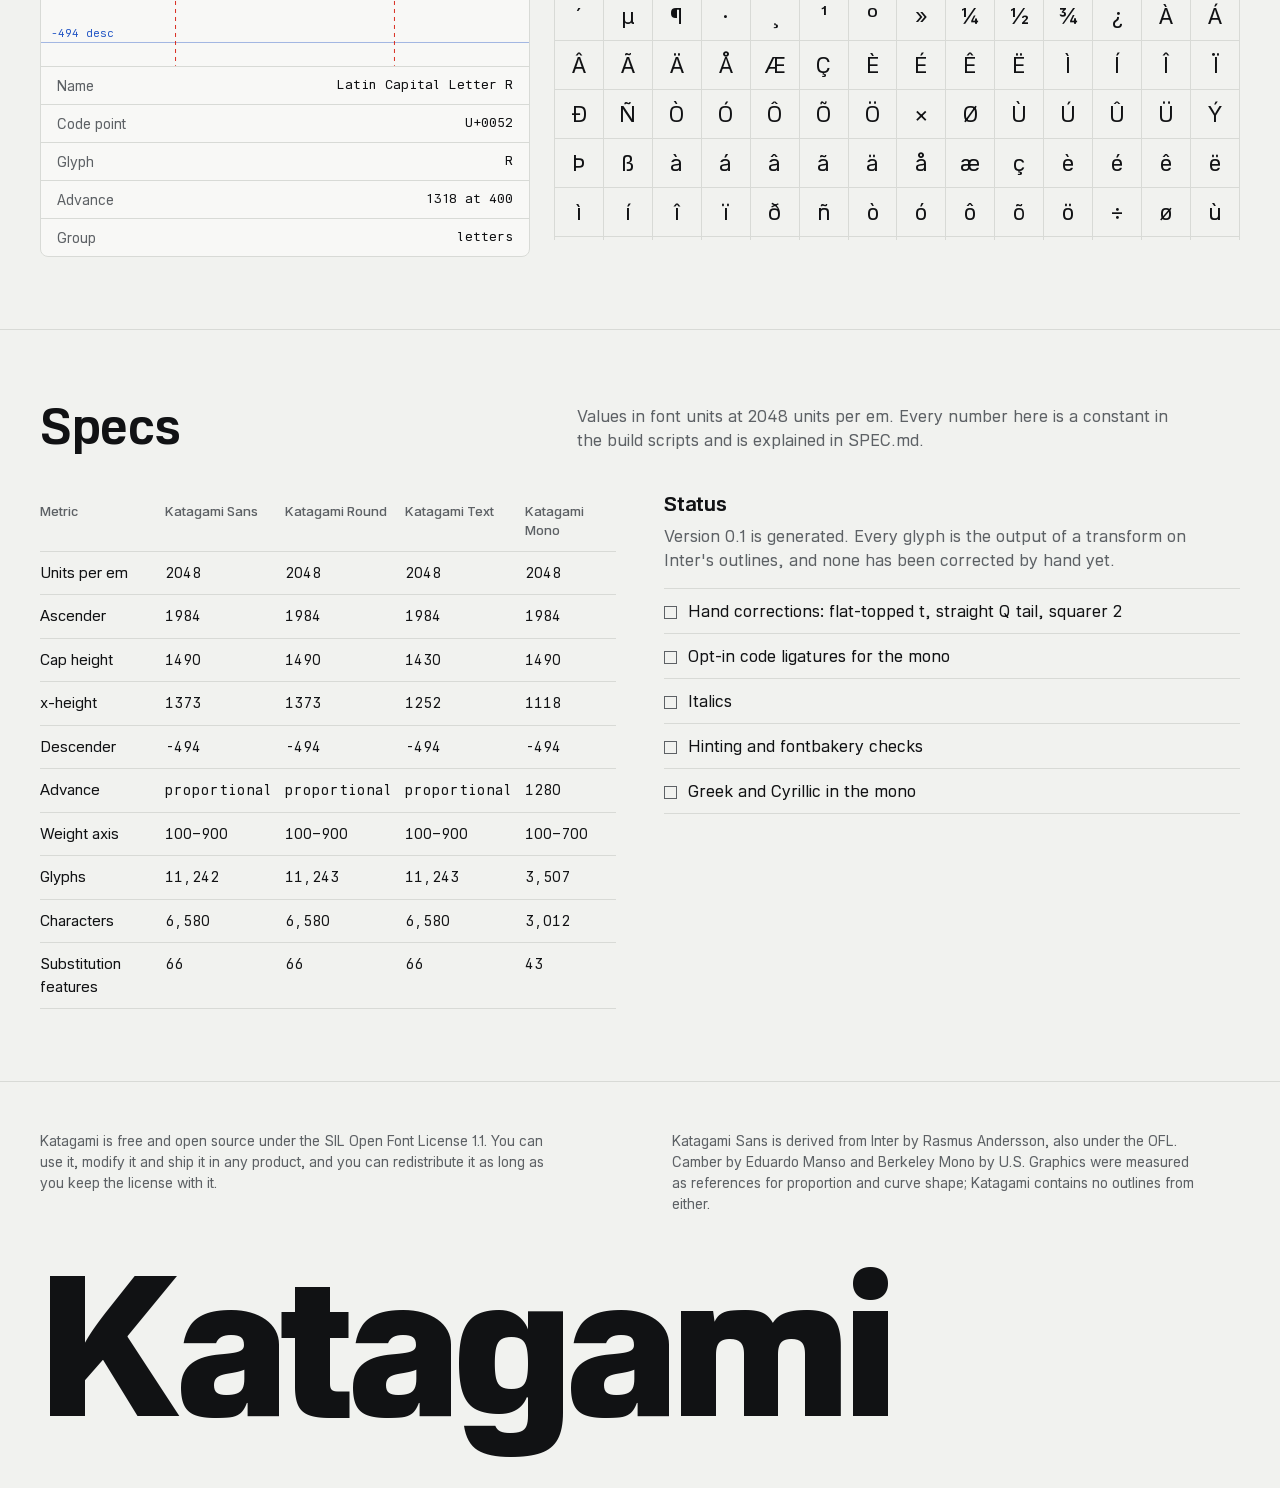
==== commit c44a4d3a: "Undo the extra join fill in b, d, p and q Co-Authored-By: Claude Opus 5.5 <noreply@anthropic.com>" ====
--- a/index.html
+++ b/index.html
@@ -9,7 +9,7 @@
 </head>
 <body>
 <title>Katagami Type Family</title>
-<link rel="stylesheet" href="fonts/katagami.css?v=d8a8b75771">
+<link rel="stylesheet" href="fonts/katagami.css?v=baa201aee3">
 <style>
 /* Layout: one long drawing sheet. A construction drawing of the name opens it; each section below is a plate on the same 12-column grid, separated by hairlines. Colors follow laser-cutter convention: red hairlines cut, blue hairlines score. */
 :root {
@@ -646,7 +646,7 @@
   </div>
 </footer>
 
-<script src="data.js?v=094aa80a29"></script>
+<script src="data.js?v=f7fc0092bf"></script>
 <script>
 (() => {
   const D = window.KERF;
--- a/fonts/katagami.css
+++ b/fonts/katagami.css
@@ -1,67 +1,67 @@
 /* Katagami web fonts, generated by tools/build_site.py in the Katagami repo */
-@font-face{font-family:"Katagami Sans";src:url("KatagamiSans.woff2?v=e6cf14823a") format("woff2");font-weight:100 900;font-display:swap;unicode-range:U+0-52F,U+1D00-27FA,U+2913,U+2A38-2B24,U+2C7C-2C7F,U+2DFF-2E18,U+A69F,U+A7FF,U+A92E,U+E000-E2DC,U+EE01-EEE1,U+F6C3,U+1F12F-1F16B,U+1F850-1F852}
-@font-face{font-family:"Katagami Sans";src:url("KatagamiSans-devanagari.woff2?v=8caea9f21b") format("woff2");font-weight:100 900;font-display:swap;unicode-range:U+900-97F,U+1CD0-1CF9,U+A8E0-A8FF}
-@font-face{font-family:"Katagami Sans";src:url("KatagamiSans-arabic.woff2?v=a4ca31a6ab") format("woff2");font-weight:100 900;font-display:swap;unicode-range:U+600-8FF,U+FB50-FEFF}
-@font-face{font-family:"Katagami Sans";src:url("KatagamiSans-bengali.woff2?v=631b92f8bf") format("woff2");font-weight:100 900;font-display:swap;unicode-range:U+980-9FE}
-@font-face{font-family:"Katagami Sans";src:url("KatagamiSans-gurmukhi.woff2?v=8eadf227f6") format("woff2");font-weight:100 900;font-display:swap;unicode-range:U+A01-A76}
-@font-face{font-family:"Katagami Sans";src:url("KatagamiSans-gujarati.woff2?v=c089e53c61") format("woff2");font-weight:100 900;font-display:swap;unicode-range:U+A81-AFF}
-@font-face{font-family:"Katagami Sans";src:url("KatagamiSans-oriya.woff2?v=13e1454885") format("woff2");font-weight:100 900;font-display:swap;unicode-range:U+B01-B77}
-@font-face{font-family:"Katagami Sans";src:url("KatagamiSans-tamil.woff2?v=fae042a91b") format("woff2");font-weight:100 900;font-display:swap;unicode-range:U+B82-BFA}
-@font-face{font-family:"Katagami Sans";src:url("KatagamiSans-telugu.woff2?v=c07f1153b5") format("woff2");font-weight:100 900;font-display:swap;unicode-range:U+C00-C7F}
-@font-face{font-family:"Katagami Sans";src:url("KatagamiSans-kannada.woff2?v=5b00d5ea63") format("woff2");font-weight:100 900;font-display:swap;unicode-range:U+C80-CF3}
-@font-face{font-family:"Katagami Sans";src:url("KatagamiSans-malayalam.woff2?v=0a4ca6f911") format("woff2");font-weight:100 900;font-display:swap;unicode-range:U+D00-D7F}
-@font-face{font-family:"Katagami Sans";src:url("KatagamiSans-sinhala.woff2?v=ff69158e85") format("woff2");font-weight:100 900;font-display:swap;unicode-range:U+D81-DF4,U+111E1-111F4}
-@font-face{font-family:"Katagami Sans";src:url("KatagamiSans-thai.woff2?v=e301cac9ad") format("woff2");font-weight:100 900;font-display:swap;unicode-range:U+E01-E5B}
-@font-face{font-family:"Katagami Sans";src:url("KatagamiSans-lao.woff2?v=d94c8aaf1c") format("woff2");font-weight:100 900;font-display:swap;unicode-range:U+E81-EDF}
-@font-face{font-family:"Katagami Sans";src:url("KatagamiSans-myanmar.woff2?v=0c54e62e8c") format("woff2");font-weight:100 900;font-display:swap;unicode-range:U+1000-109F,U+A9E0-AA7F}
-@font-face{font-family:"Katagami Sans";src:url("KatagamiSans-ethiopic.woff2?v=8a45e483d1") format("woff2");font-weight:100 900;font-display:swap;unicode-range:U+1200-1399,U+2D80-2DDE,U+AB01-AB2E,U+1E7E0-1E7FE}
-@font-face{font-family:"Katagami Sans";src:url("KatagamiSans-hebrew.woff2?v=5bb2db73c8") format("woff2");font-weight:100 900;font-display:swap;unicode-range:U+591-5F4,U+FB1D-FB4F}
-@font-face{font-family:"Katagami Sans";src:url("KatagamiSans-armenian.woff2?v=98f633c9a5") format("woff2");font-weight:100 900;font-display:swap;unicode-range:U+531-58F,U+FB13-FB17}
-@font-face{font-family:"Katagami Sans";src:url("KatagamiSans-georgian.woff2?v=4df9a1aa10") format("woff2");font-weight:100 900;font-display:swap;unicode-range:U+10A0-10FF,U+1C90-1CBF,U+2D00-2D2D}
-@font-face{font-family:"Katagami Sans";src:url("KatagamiSans-khmer.woff2?v=43118ed7a3") format("woff2");font-weight:100 900;font-display:swap;unicode-range:U+1780-17F9,U+19E0-19FF}
-@font-face{font-family:"Katagami Round";src:url("KatagamiRound.woff2?v=b41e134b5e") format("woff2");font-weight:100 900;font-display:swap;unicode-range:U+0-52F,U+1D00-27FA,U+2913,U+2A38-2B24,U+2C7C-2C7F,U+2DFF-2E18,U+A69F,U+A7FF,U+A92E,U+E000-E2DC,U+EE01-EEE1,U+F6C3,U+1F12F-1F16B,U+1F850-1F852}
-@font-face{font-family:"Katagami Round";src:url("KatagamiRound-devanagari.woff2?v=c75642215e") format("woff2");font-weight:100 900;font-display:swap;unicode-range:U+900-97F,U+1CD0-1CF9,U+A8E0-A8FF}
-@font-face{font-family:"Katagami Round";src:url("KatagamiRound-arabic.woff2?v=2a07703b80") format("woff2");font-weight:100 900;font-display:swap;unicode-range:U+600-8FF,U+FB50-FEFF}
-@font-face{font-family:"Katagami Round";src:url("KatagamiRound-bengali.woff2?v=097223d963") format("woff2");font-weight:100 900;font-display:swap;unicode-range:U+980-9FE}
-@font-face{font-family:"Katagami Round";src:url("KatagamiRound-gurmukhi.woff2?v=7c98e7fb3b") format("woff2");font-weight:100 900;font-display:swap;unicode-range:U+A01-A76}
-@font-face{font-family:"Katagami Round";src:url("KatagamiRound-gujarati.woff2?v=5d607c612a") format("woff2");font-weight:100 900;font-display:swap;unicode-range:U+A81-AFF}
-@font-face{font-family:"Katagami Round";src:url("KatagamiRound-oriya.woff2?v=b3c7b1ee72") format("woff2");font-weight:100 900;font-display:swap;unicode-range:U+B01-B77}
-@font-face{font-family:"Katagami Round";src:url("KatagamiRound-tamil.woff2?v=23f9b4d44b") format("woff2");font-weight:100 900;font-display:swap;unicode-range:U+B82-BFA}
-@font-face{font-family:"Katagami Round";src:url("KatagamiRound-telugu.woff2?v=f2e6f35043") format("woff2");font-weight:100 900;font-display:swap;unicode-range:U+C00-C7F}
-@font-face{font-family:"Katagami Round";src:url("KatagamiRound-kannada.woff2?v=16ff09e245") format("woff2");font-weight:100 900;font-display:swap;unicode-range:U+C80-CF3}
-@font-face{font-family:"Katagami Round";src:url("KatagamiRound-malayalam.woff2?v=6a8a72e4dd") format("woff2");font-weight:100 900;font-display:swap;unicode-range:U+D00-D7F}
-@font-face{font-family:"Katagami Round";src:url("KatagamiRound-sinhala.woff2?v=8ef4d7a623") format("woff2");font-weight:100 900;font-display:swap;unicode-range:U+D81-DF4,U+111E1-111F4}
-@font-face{font-family:"Katagami Round";src:url("KatagamiRound-thai.woff2?v=4089495951") format("woff2");font-weight:100 900;font-display:swap;unicode-range:U+E01-E5B}
-@font-face{font-family:"Katagami Round";src:url("KatagamiRound-lao.woff2?v=d4d46e30c2") format("woff2");font-weight:100 900;font-display:swap;unicode-range:U+E81-EDF}
-@font-face{font-family:"Katagami Round";src:url("KatagamiRound-myanmar.woff2?v=2932ec4b04") format("woff2");font-weight:100 900;font-display:swap;unicode-range:U+1000-109F,U+A9E0-AA7F}
-@font-face{font-family:"Katagami Round";src:url("KatagamiRound-ethiopic.woff2?v=fb0207d926") format("woff2");font-weight:100 900;font-display:swap;unicode-range:U+1200-1399,U+2D80-2DDE,U+AB01-AB2E,U+1E7E0-1E7FE}
-@font-face{font-family:"Katagami Round";src:url("KatagamiRound-hebrew.woff2?v=db06718b23") format("woff2");font-weight:100 900;font-display:swap;unicode-range:U+591-5F4,U+FB1D-FB4F}
-@font-face{font-family:"Katagami Round";src:url("KatagamiRound-armenian.woff2?v=9f714930c3") format("woff2");font-weight:100 900;font-display:swap;unicode-range:U+531-58F,U+FB13-FB17}
-@font-face{font-family:"Katagami Round";src:url("KatagamiRound-georgian.woff2?v=5a1fb92e68") format("woff2");font-weight:100 900;font-display:swap;unicode-range:U+10A0-10FF,U+1C90-1CBF,U+2D00-2D2D}
-@font-face{font-family:"Katagami Round";src:url("KatagamiRound-khmer.woff2?v=b92c7d5fbe") format("woff2");font-weight:100 900;font-display:swap;unicode-range:U+1780-17F9,U+19E0-19FF}
-@font-face{font-family:"Katagami Text";src:url("KatagamiText.woff2?v=7e858c7abd") format("woff2");font-weight:100 900;font-display:swap;unicode-range:U+0-52F,U+1D00-27FA,U+2913,U+2A38-2B24,U+2C7C-2C7F,U+2DFF-2E18,U+A69F,U+A7FF,U+A92E,U+E000-E2DC,U+EE01-EEE1,U+F6C3,U+1F12F-1F16B,U+1F850-1F852}
-@font-face{font-family:"Katagami Text";src:url("KatagamiText-devanagari.woff2?v=3220ce9aea") format("woff2");font-weight:100 900;font-display:swap;unicode-range:U+900-97F,U+1CD0-1CF9,U+A8E0-A8FF}
-@font-face{font-family:"Katagami Text";src:url("KatagamiText-arabic.woff2?v=4b5106e519") format("woff2");font-weight:100 900;font-display:swap;unicode-range:U+600-8FF,U+FB50-FEFF}
-@font-face{font-family:"Katagami Text";src:url("KatagamiText-bengali.woff2?v=239f913825") format("woff2");font-weight:100 900;font-display:swap;unicode-range:U+980-9FE}
-@font-face{font-family:"Katagami Text";src:url("KatagamiText-gurmukhi.woff2?v=7167dce5a8") format("woff2");font-weight:100 900;font-display:swap;unicode-range:U+A01-A76}
-@font-face{font-family:"Katagami Text";src:url("KatagamiText-gujarati.woff2?v=a3450e0d2a") format("woff2");font-weight:100 900;font-display:swap;unicode-range:U+A81-AFF}
-@font-face{font-family:"Katagami Text";src:url("KatagamiText-oriya.woff2?v=7ee2137680") format("woff2");font-weight:100 900;font-display:swap;unicode-range:U+B01-B77}
-@font-face{font-family:"Katagami Text";src:url("KatagamiText-tamil.woff2?v=e899f53e05") format("woff2");font-weight:100 900;font-display:swap;unicode-range:U+B82-BFA}
-@font-face{font-family:"Katagami Text";src:url("KatagamiText-telugu.woff2?v=19d234f411") format("woff2");font-weight:100 900;font-display:swap;unicode-range:U+C00-C7F}
-@font-face{font-family:"Katagami Text";src:url("KatagamiText-kannada.woff2?v=96c83680fa") format("woff2");font-weight:100 900;font-display:swap;unicode-range:U+C80-CF3}
-@font-face{font-family:"Katagami Text";src:url("KatagamiText-malayalam.woff2?v=d71f58c24e") format("woff2");font-weight:100 900;font-display:swap;unicode-range:U+D00-D7F}
-@font-face{font-family:"Katagami Text";src:url("KatagamiText-sinhala.woff2?v=9e2dafdb8e") format("woff2");font-weight:100 900;font-display:swap;unicode-range:U+D81-DF4,U+111E1-111F4}
-@font-face{font-family:"Katagami Text";src:url("KatagamiText-thai.woff2?v=6b1fd596db") format("woff2");font-weight:100 900;font-display:swap;unicode-range:U+E01-E5B}
-@font-face{font-family:"Katagami Text";src:url("KatagamiText-lao.woff2?v=b7f453a616") format("woff2");font-weight:100 900;font-display:swap;unicode-range:U+E81-EDF}
-@font-face{font-family:"Katagami Text";src:url("KatagamiText-myanmar.woff2?v=94ee677868") format("woff2");font-weight:100 900;font-display:swap;unicode-range:U+1000-109F,U+A9E0-AA7F}
-@font-face{font-family:"Katagami Text";src:url("KatagamiText-ethiopic.woff2?v=dc40fd6f40") format("woff2");font-weight:100 900;font-display:swap;unicode-range:U+1200-1399,U+2D80-2DDE,U+AB01-AB2E,U+1E7E0-1E7FE}
-@font-face{font-family:"Katagami Text";src:url("KatagamiText-hebrew.woff2?v=1d08c6ebe3") format("woff2");font-weight:100 900;font-display:swap;unicode-range:U+591-5F4,U+FB1D-FB4F}
-@font-face{font-family:"Katagami Text";src:url("KatagamiText-armenian.woff2?v=154c141cd5") format("woff2");font-weight:100 900;font-display:swap;unicode-range:U+531-58F,U+FB13-FB17}
-@font-face{font-family:"Katagami Text";src:url("KatagamiText-georgian.woff2?v=e9407fc0e1") format("woff2");font-weight:100 900;font-display:swap;unicode-range:U+10A0-10FF,U+1C90-1CBF,U+2D00-2D2D}
-@font-face{font-family:"Katagami Text";src:url("KatagamiText-khmer.woff2?v=e0ed6d3207") format("woff2");font-weight:100 900;font-display:swap;unicode-range:U+1780-17F9,U+19E0-19FF}
-@font-face{font-family:"Katagami Mono";src:url("KatagamiMono.woff2?v=b754b6c3b9") format("woff2");font-weight:100 700;font-display:swap;unicode-range:U+0-52F,U+1D00-27FA,U+2913,U+2A38-2B24,U+2C7C-2C7F,U+2DFF-2E18,U+A69F,U+A7FF,U+A92E,U+E000-E2DC,U+EE01-EEE1,U+F6C3,U+1F12F-1F16B,U+1F850-1F852}
-@font-face{font-family:"Katagami Mono";src:url("KatagamiMono-arabic.woff2?v=8c833bef40") format("woff2");font-weight:100 700;font-display:swap;unicode-range:U+FEFF}
-@font-face{font-family:"Katagami Mono";src:url("KatagamiMono-thai.woff2?v=65b8aea907") format("woff2");font-weight:100 700;font-display:swap;unicode-range:U+E3F}
+@font-face{font-family:"Katagami Sans";src:url("KatagamiSans.woff2?v=865e6b2f13") format("woff2");font-weight:100 900;font-display:swap;unicode-range:U+0-52F,U+1D00-27FA,U+2913,U+2A38-2B24,U+2C7C-2C7F,U+2DFF-2E18,U+A69F,U+A7FF,U+A92E,U+E000-E2DC,U+EE01-EEE1,U+F6C3,U+1F12F-1F16B,U+1F850-1F852}
+@font-face{font-family:"Katagami Sans";src:url("KatagamiSans-devanagari.woff2?v=c73a977646") format("woff2");font-weight:100 900;font-display:swap;unicode-range:U+900-97F,U+1CD0-1CF9,U+A8E0-A8FF}
+@font-face{font-family:"Katagami Sans";src:url("KatagamiSans-arabic.woff2?v=e01e31ac54") format("woff2");font-weight:100 900;font-display:swap;unicode-range:U+600-8FF,U+FB50-FEFF}
+@font-face{font-family:"Katagami Sans";src:url("KatagamiSans-bengali.woff2?v=32edc1692b") format("woff2");font-weight:100 900;font-display:swap;unicode-range:U+980-9FE}
+@font-face{font-family:"Katagami Sans";src:url("KatagamiSans-gurmukhi.woff2?v=1c0b28a09e") format("woff2");font-weight:100 900;font-display:swap;unicode-range:U+A01-A76}
+@font-face{font-family:"Katagami Sans";src:url("KatagamiSans-gujarati.woff2?v=20ced1b5d5") format("woff2");font-weight:100 900;font-display:swap;unicode-range:U+A81-AFF}
+@font-face{font-family:"Katagami Sans";src:url("KatagamiSans-oriya.woff2?v=435860565f") format("woff2");font-weight:100 900;font-display:swap;unicode-range:U+B01-B77}
+@font-face{font-family:"Katagami Sans";src:url("KatagamiSans-tamil.woff2?v=71c7fb961f") format("woff2");font-weight:100 900;font-display:swap;unicode-range:U+B82-BFA}
+@font-face{font-family:"Katagami Sans";src:url("KatagamiSans-telugu.woff2?v=15a84f4df5") format("woff2");font-weight:100 900;font-display:swap;unicode-range:U+C00-C7F}
+@font-face{font-family:"Katagami Sans";src:url("KatagamiSans-kannada.woff2?v=4c01c960d4") format("woff2");font-weight:100 900;font-display:swap;unicode-range:U+C80-CF3}
+@font-face{font-family:"Katagami Sans";src:url("KatagamiSans-malayalam.woff2?v=8e5766aabc") format("woff2");font-weight:100 900;font-display:swap;unicode-range:U+D00-D7F}
+@font-face{font-family:"Katagami Sans";src:url("KatagamiSans-sinhala.woff2?v=af055d286b") format("woff2");font-weight:100 900;font-display:swap;unicode-range:U+D81-DF4,U+111E1-111F4}
+@font-face{font-family:"Katagami Sans";src:url("KatagamiSans-thai.woff2?v=45887bbd6f") format("woff2");font-weight:100 900;font-display:swap;unicode-range:U+E01-E5B}
+@font-face{font-family:"Katagami Sans";src:url("KatagamiSans-lao.woff2?v=a44c04de54") format("woff2");font-weight:100 900;font-display:swap;unicode-range:U+E81-EDF}
+@font-face{font-family:"Katagami Sans";src:url("KatagamiSans-myanmar.woff2?v=afb7cb1278") format("woff2");font-weight:100 900;font-display:swap;unicode-range:U+1000-109F,U+A9E0-AA7F}
+@font-face{font-family:"Katagami Sans";src:url("KatagamiSans-ethiopic.woff2?v=c75b944e57") format("woff2");font-weight:100 900;font-display:swap;unicode-range:U+1200-1399,U+2D80-2DDE,U+AB01-AB2E,U+1E7E0-1E7FE}
+@font-face{font-family:"Katagami Sans";src:url("KatagamiSans-hebrew.woff2?v=5dc073323f") format("woff2");font-weight:100 900;font-display:swap;unicode-range:U+591-5F4,U+FB1D-FB4F}
+@font-face{font-family:"Katagami Sans";src:url("KatagamiSans-armenian.woff2?v=66d221a90a") format("woff2");font-weight:100 900;font-display:swap;unicode-range:U+531-58F,U+FB13-FB17}
+@font-face{font-family:"Katagami Sans";src:url("KatagamiSans-georgian.woff2?v=6593c7d084") format("woff2");font-weight:100 900;font-display:swap;unicode-range:U+10A0-10FF,U+1C90-1CBF,U+2D00-2D2D}
+@font-face{font-family:"Katagami Sans";src:url("KatagamiSans-khmer.woff2?v=e1e37e8319") format("woff2");font-weight:100 900;font-display:swap;unicode-range:U+1780-17F9,U+19E0-19FF}
+@font-face{font-family:"Katagami Round";src:url("KatagamiRound.woff2?v=a2b8516030") format("woff2");font-weight:100 900;font-display:swap;unicode-range:U+0-52F,U+1D00-27FA,U+2913,U+2A38-2B24,U+2C7C-2C7F,U+2DFF-2E18,U+A69F,U+A7FF,U+A92E,U+E000-E2DC,U+EE01-EEE1,U+F6C3,U+1F12F-1F16B,U+1F850-1F852}
+@font-face{font-family:"Katagami Round";src:url("KatagamiRound-devanagari.woff2?v=bfac503ef5") format("woff2");font-weight:100 900;font-display:swap;unicode-range:U+900-97F,U+1CD0-1CF9,U+A8E0-A8FF}
+@font-face{font-family:"Katagami Round";src:url("KatagamiRound-arabic.woff2?v=682fe2c519") format("woff2");font-weight:100 900;font-display:swap;unicode-range:U+600-8FF,U+FB50-FEFF}
+@font-face{font-family:"Katagami Round";src:url("KatagamiRound-bengali.woff2?v=cac83e12d9") format("woff2");font-weight:100 900;font-display:swap;unicode-range:U+980-9FE}
+@font-face{font-family:"Katagami Round";src:url("KatagamiRound-gurmukhi.woff2?v=43cc3a3689") format("woff2");font-weight:100 900;font-display:swap;unicode-range:U+A01-A76}
+@font-face{font-family:"Katagami Round";src:url("KatagamiRound-gujarati.woff2?v=9be1eb82f4") format("woff2");font-weight:100 900;font-display:swap;unicode-range:U+A81-AFF}
+@font-face{font-family:"Katagami Round";src:url("KatagamiRound-oriya.woff2?v=65805a01f4") format("woff2");font-weight:100 900;font-display:swap;unicode-range:U+B01-B77}
+@font-face{font-family:"Katagami Round";src:url("KatagamiRound-tamil.woff2?v=61fe412cc0") format("woff2");font-weight:100 900;font-display:swap;unicode-range:U+B82-BFA}
+@font-face{font-family:"Katagami Round";src:url("KatagamiRound-telugu.woff2?v=db09f88e04") format("woff2");font-weight:100 900;font-display:swap;unicode-range:U+C00-C7F}
+@font-face{font-family:"Katagami Round";src:url("KatagamiRound-kannada.woff2?v=c070859f89") format("woff2");font-weight:100 900;font-display:swap;unicode-range:U+C80-CF3}
+@font-face{font-family:"Katagami Round";src:url("KatagamiRound-malayalam.woff2?v=41daa2324b") format("woff2");font-weight:100 900;font-display:swap;unicode-range:U+D00-D7F}
+@font-face{font-family:"Katagami Round";src:url("KatagamiRound-sinhala.woff2?v=26baaaf5a8") format("woff2");font-weight:100 900;font-display:swap;unicode-range:U+D81-DF4,U+111E1-111F4}
+@font-face{font-family:"Katagami Round";src:url("KatagamiRound-thai.woff2?v=61182c8347") format("woff2");font-weight:100 900;font-display:swap;unicode-range:U+E01-E5B}
+@font-face{font-family:"Katagami Round";src:url("KatagamiRound-lao.woff2?v=89288577b9") format("woff2");font-weight:100 900;font-display:swap;unicode-range:U+E81-EDF}
+@font-face{font-family:"Katagami Round";src:url("KatagamiRound-myanmar.woff2?v=652ba7b7b9") format("woff2");font-weight:100 900;font-display:swap;unicode-range:U+1000-109F,U+A9E0-AA7F}
+@font-face{font-family:"Katagami Round";src:url("KatagamiRound-ethiopic.woff2?v=09547e84bf") format("woff2");font-weight:100 900;font-display:swap;unicode-range:U+1200-1399,U+2D80-2DDE,U+AB01-AB2E,U+1E7E0-1E7FE}
+@font-face{font-family:"Katagami Round";src:url("KatagamiRound-hebrew.woff2?v=ceeffd5f5e") format("woff2");font-weight:100 900;font-display:swap;unicode-range:U+591-5F4,U+FB1D-FB4F}
+@font-face{font-family:"Katagami Round";src:url("KatagamiRound-armenian.woff2?v=0fefaf8e41") format("woff2");font-weight:100 900;font-display:swap;unicode-range:U+531-58F,U+FB13-FB17}
+@font-face{font-family:"Katagami Round";src:url("KatagamiRound-georgian.woff2?v=013c9a66a9") format("woff2");font-weight:100 900;font-display:swap;unicode-range:U+10A0-10FF,U+1C90-1CBF,U+2D00-2D2D}
+@font-face{font-family:"Katagami Round";src:url("KatagamiRound-khmer.woff2?v=1345f17b91") format("woff2");font-weight:100 900;font-display:swap;unicode-range:U+1780-17F9,U+19E0-19FF}
+@font-face{font-family:"Katagami Text";src:url("KatagamiText.woff2?v=3863486da3") format("woff2");font-weight:100 900;font-display:swap;unicode-range:U+0-52F,U+1D00-27FA,U+2913,U+2A38-2B24,U+2C7C-2C7F,U+2DFF-2E18,U+A69F,U+A7FF,U+A92E,U+E000-E2DC,U+EE01-EEE1,U+F6C3,U+1F12F-1F16B,U+1F850-1F852}
+@font-face{font-family:"Katagami Text";src:url("KatagamiText-devanagari.woff2?v=1d3584715b") format("woff2");font-weight:100 900;font-display:swap;unicode-range:U+900-97F,U+1CD0-1CF9,U+A8E0-A8FF}
+@font-face{font-family:"Katagami Text";src:url("KatagamiText-arabic.woff2?v=8d94c2b375") format("woff2");font-weight:100 900;font-display:swap;unicode-range:U+600-8FF,U+FB50-FEFF}
+@font-face{font-family:"Katagami Text";src:url("KatagamiText-bengali.woff2?v=9d67913bbe") format("woff2");font-weight:100 900;font-display:swap;unicode-range:U+980-9FE}
+@font-face{font-family:"Katagami Text";src:url("KatagamiText-gurmukhi.woff2?v=f764a4acae") format("woff2");font-weight:100 900;font-display:swap;unicode-range:U+A01-A76}
+@font-face{font-family:"Katagami Text";src:url("KatagamiText-gujarati.woff2?v=d702acc9e6") format("woff2");font-weight:100 900;font-display:swap;unicode-range:U+A81-AFF}
+@font-face{font-family:"Katagami Text";src:url("KatagamiText-oriya.woff2?v=a2c6269b6f") format("woff2");font-weight:100 900;font-display:swap;unicode-range:U+B01-B77}
+@font-face{font-family:"Katagami Text";src:url("KatagamiText-tamil.woff2?v=83694dcd52") format("woff2");font-weight:100 900;font-display:swap;unicode-range:U+B82-BFA}
+@font-face{font-family:"Katagami Text";src:url("KatagamiText-telugu.woff2?v=6585307b1a") format("woff2");font-weight:100 900;font-display:swap;unicode-range:U+C00-C7F}
+@font-face{font-family:"Katagami Text";src:url("KatagamiText-kannada.woff2?v=a9592fb654") format("woff2");font-weight:100 900;font-display:swap;unicode-range:U+C80-CF3}
+@font-face{font-family:"Katagami Text";src:url("KatagamiText-malayalam.woff2?v=854f7472e5") format("woff2");font-weight:100 900;font-display:swap;unicode-range:U+D00-D7F}
+@font-face{font-family:"Katagami Text";src:url("KatagamiText-sinhala.woff2?v=d1bb099271") format("woff2");font-weight:100 900;font-display:swap;unicode-range:U+D81-DF4,U+111E1-111F4}
+@font-face{font-family:"Katagami Text";src:url("KatagamiText-thai.woff2?v=d13f836544") format("woff2");font-weight:100 900;font-display:swap;unicode-range:U+E01-E5B}
+@font-face{font-family:"Katagami Text";src:url("KatagamiText-lao.woff2?v=a1f251c223") format("woff2");font-weight:100 900;font-display:swap;unicode-range:U+E81-EDF}
+@font-face{font-family:"Katagami Text";src:url("KatagamiText-myanmar.woff2?v=4db6cb22e1") format("woff2");font-weight:100 900;font-display:swap;unicode-range:U+1000-109F,U+A9E0-AA7F}
+@font-face{font-family:"Katagami Text";src:url("KatagamiText-ethiopic.woff2?v=dc1f0293a4") format("woff2");font-weight:100 900;font-display:swap;unicode-range:U+1200-1399,U+2D80-2DDE,U+AB01-AB2E,U+1E7E0-1E7FE}
+@font-face{font-family:"Katagami Text";src:url("KatagamiText-hebrew.woff2?v=0fdfdf4f5b") format("woff2");font-weight:100 900;font-display:swap;unicode-range:U+591-5F4,U+FB1D-FB4F}
+@font-face{font-family:"Katagami Text";src:url("KatagamiText-armenian.woff2?v=770d7df0b7") format("woff2");font-weight:100 900;font-display:swap;unicode-range:U+531-58F,U+FB13-FB17}
+@font-face{font-family:"Katagami Text";src:url("KatagamiText-georgian.woff2?v=7e440e9e33") format("woff2");font-weight:100 900;font-display:swap;unicode-range:U+10A0-10FF,U+1C90-1CBF,U+2D00-2D2D}
+@font-face{font-family:"Katagami Text";src:url("KatagamiText-khmer.woff2?v=1e3582d585") format("woff2");font-weight:100 900;font-display:swap;unicode-range:U+1780-17F9,U+19E0-19FF}
+@font-face{font-family:"Katagami Mono";src:url("KatagamiMono.woff2?v=b2d78e9b3a") format("woff2");font-weight:100 700;font-display:swap;unicode-range:U+0-52F,U+1D00-27FA,U+2913,U+2A38-2B24,U+2C7C-2C7F,U+2DFF-2E18,U+A69F,U+A7FF,U+A92E,U+E000-E2DC,U+EE01-EEE1,U+F6C3,U+1F12F-1F16B,U+1F850-1F852}
+@font-face{font-family:"Katagami Mono";src:url("KatagamiMono-arabic.woff2?v=abb7c67d4f") format("woff2");font-weight:100 700;font-display:swap;unicode-range:U+FEFF}
+@font-face{font-family:"Katagami Mono";src:url("KatagamiMono-thai.woff2?v=680677b1f9") format("woff2");font-weight:100 700;font-display:swap;unicode-range:U+E3F}
 @font-face{font-family:"Katagami Sans";src:url("KatagamiCJKTC.woff2?v=a81630f1ee") format("woff2");font-weight:100 900;font-display:swap;unicode-range:U+2E80-2FDF,U+3000-303F,U+3200-33FF,U+3400-4DBF,U+4E00-9FFF,U+F900-FAFF,U+FF00-FF60,U+FFE0-FFEF,U+3100-312F,U+31A0-31BF}
 @font-face{font-family:"Katagami Round";src:url("KatagamiCJKTC.woff2?v=a81630f1ee") format("woff2");font-weight:100 900;font-display:swap;unicode-range:U+2E80-2FDF,U+3000-303F,U+3200-33FF,U+3400-4DBF,U+4E00-9FFF,U+F900-FAFF,U+FF00-FF60,U+FFE0-FFEF,U+3100-312F,U+31A0-31BF}
 @font-face{font-family:"Katagami Text";src:url("KatagamiCJKTC.woff2?v=a81630f1ee") format("woff2");font-weight:100 900;font-display:swap;unicode-range:U+2E80-2FDF,U+3000-303F,U+3200-33FF,U+3400-4DBF,U+4E00-9FFF,U+F900-FAFF,U+FF00-FF60,U+FFE0-FFEF,U+3100-312F,U+31A0-31BF}
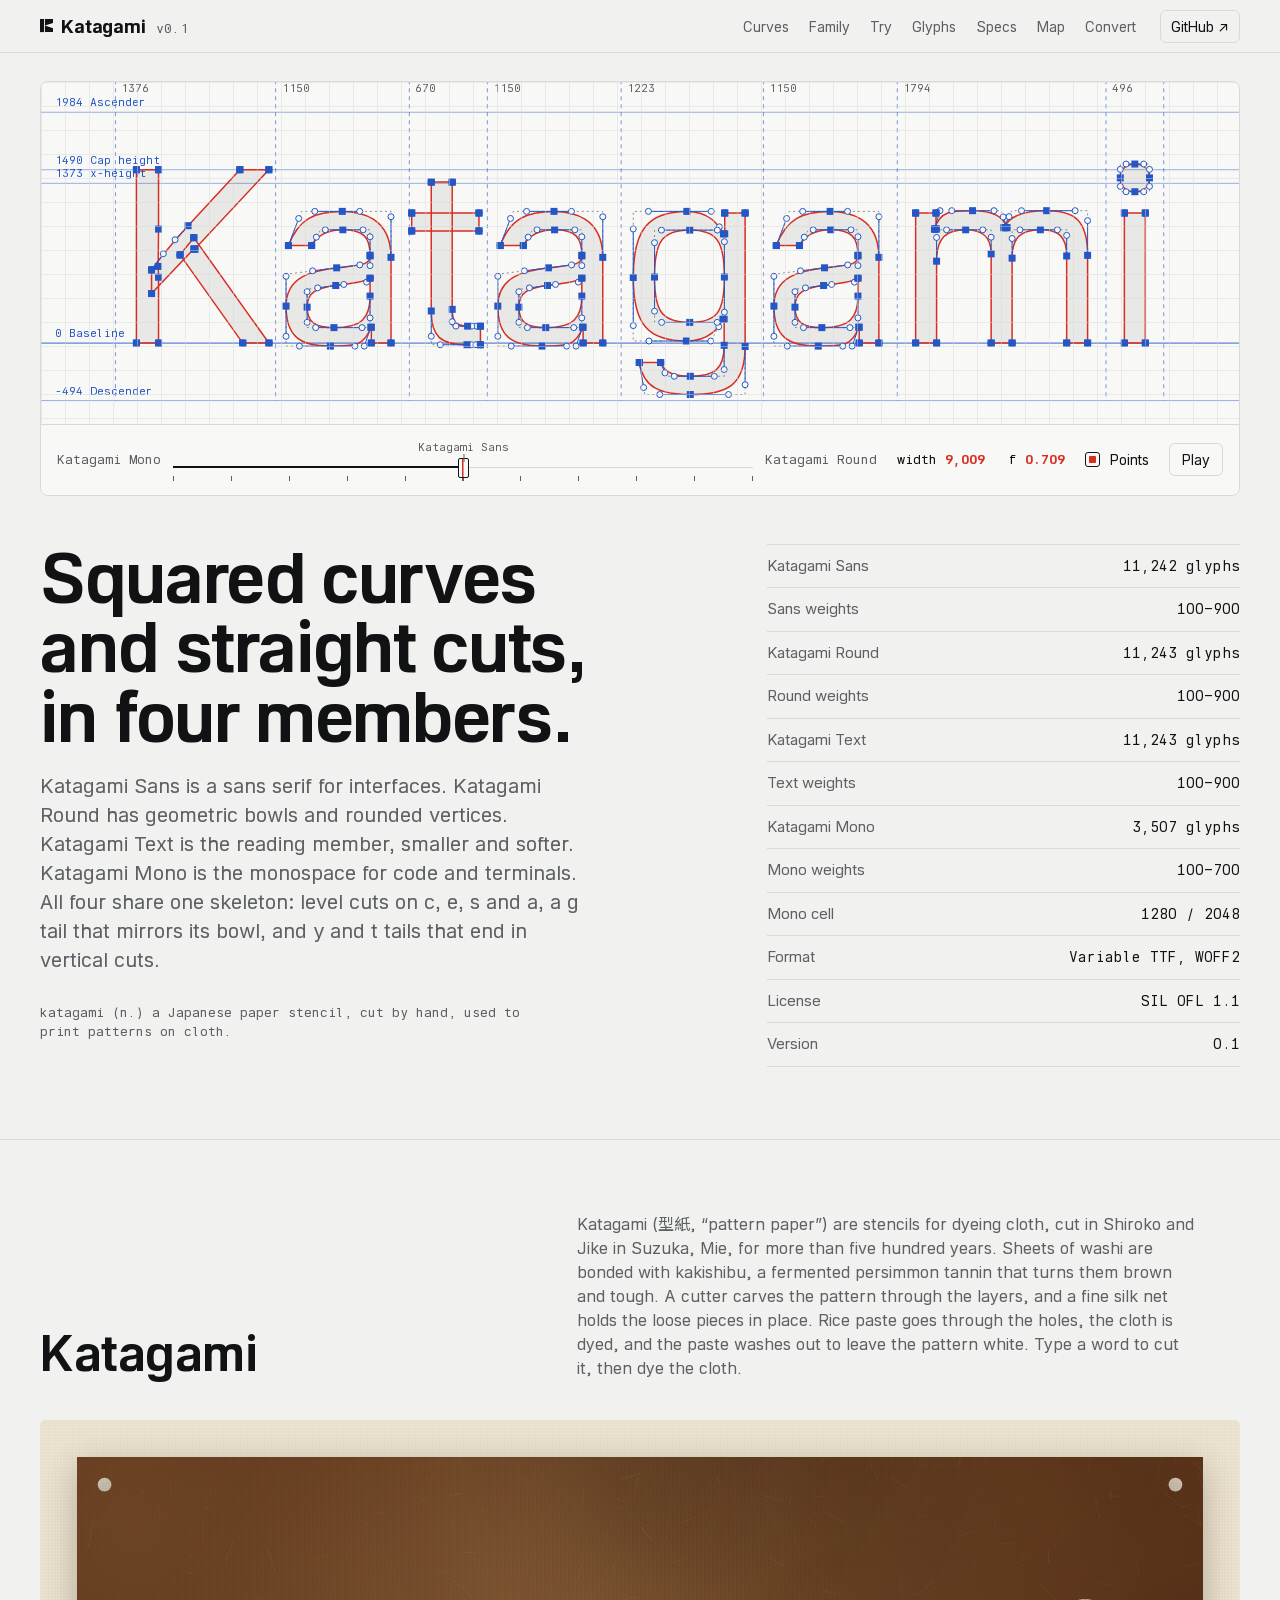
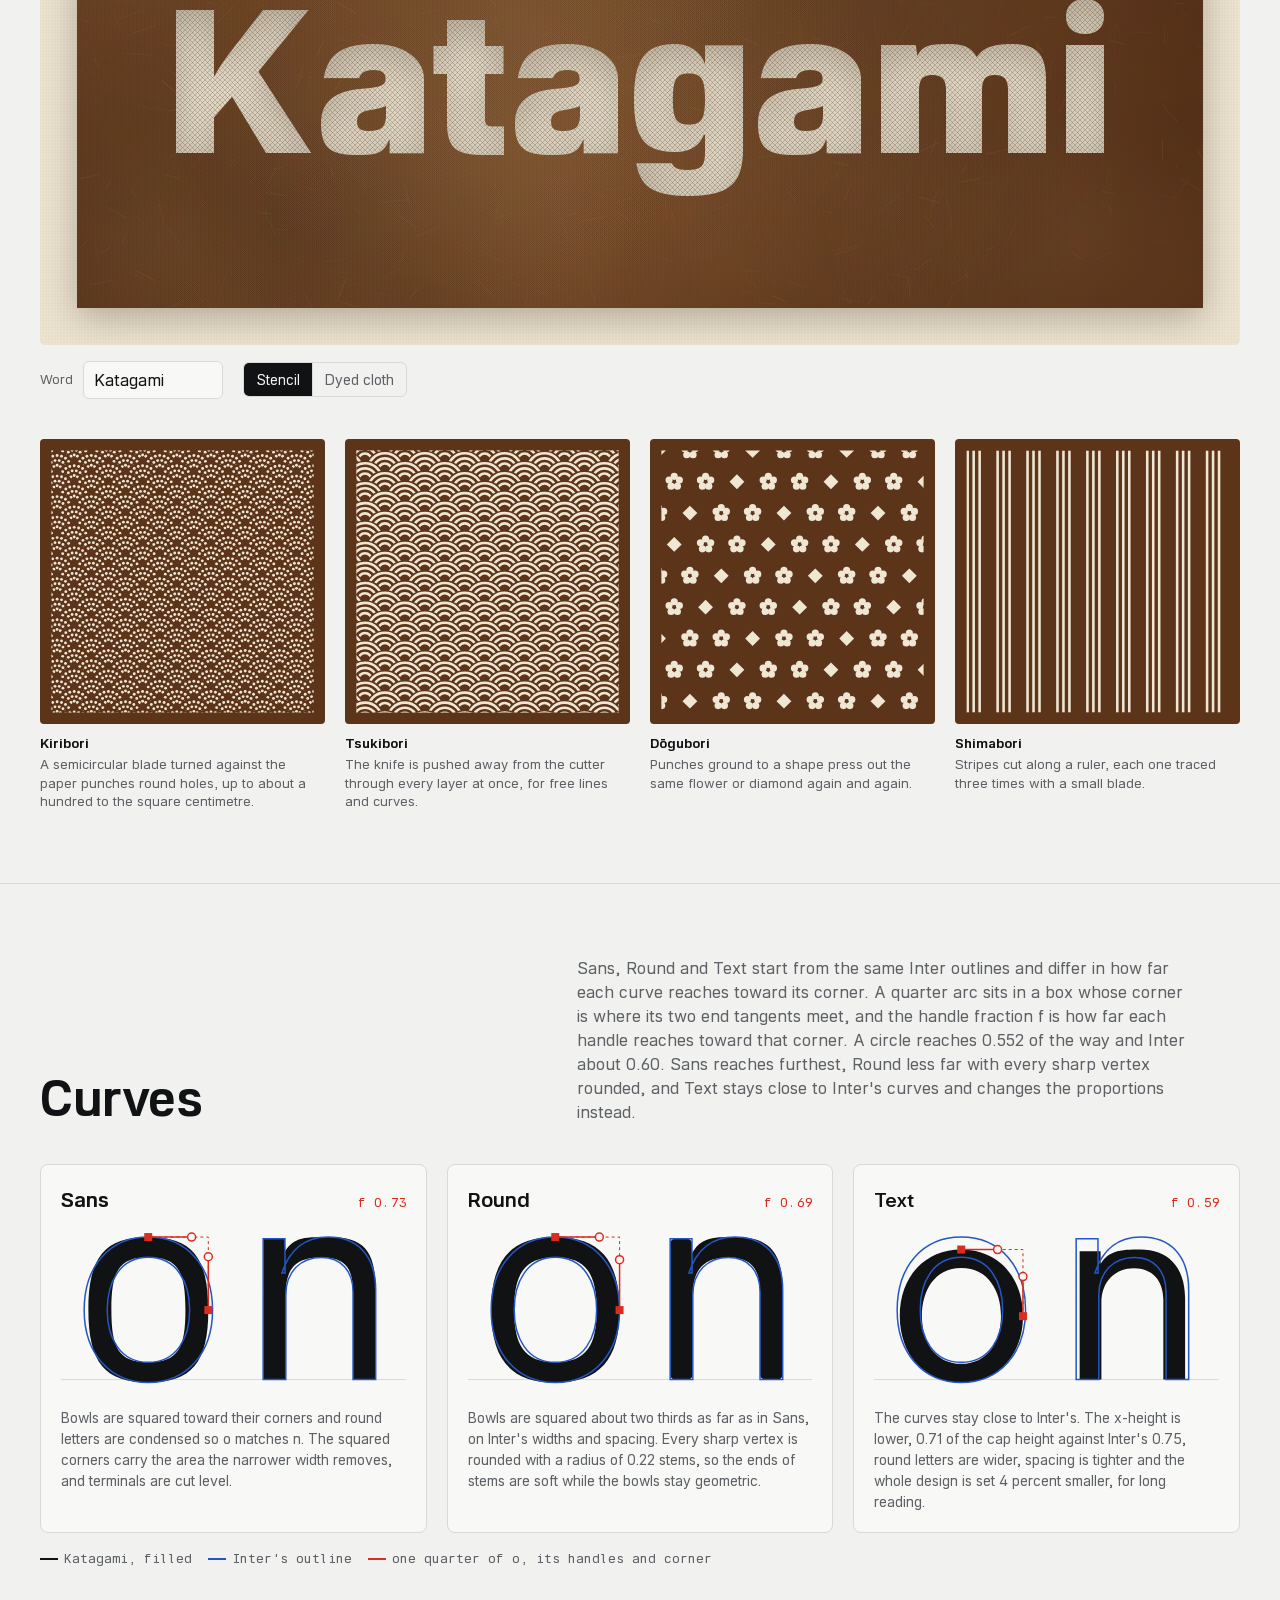
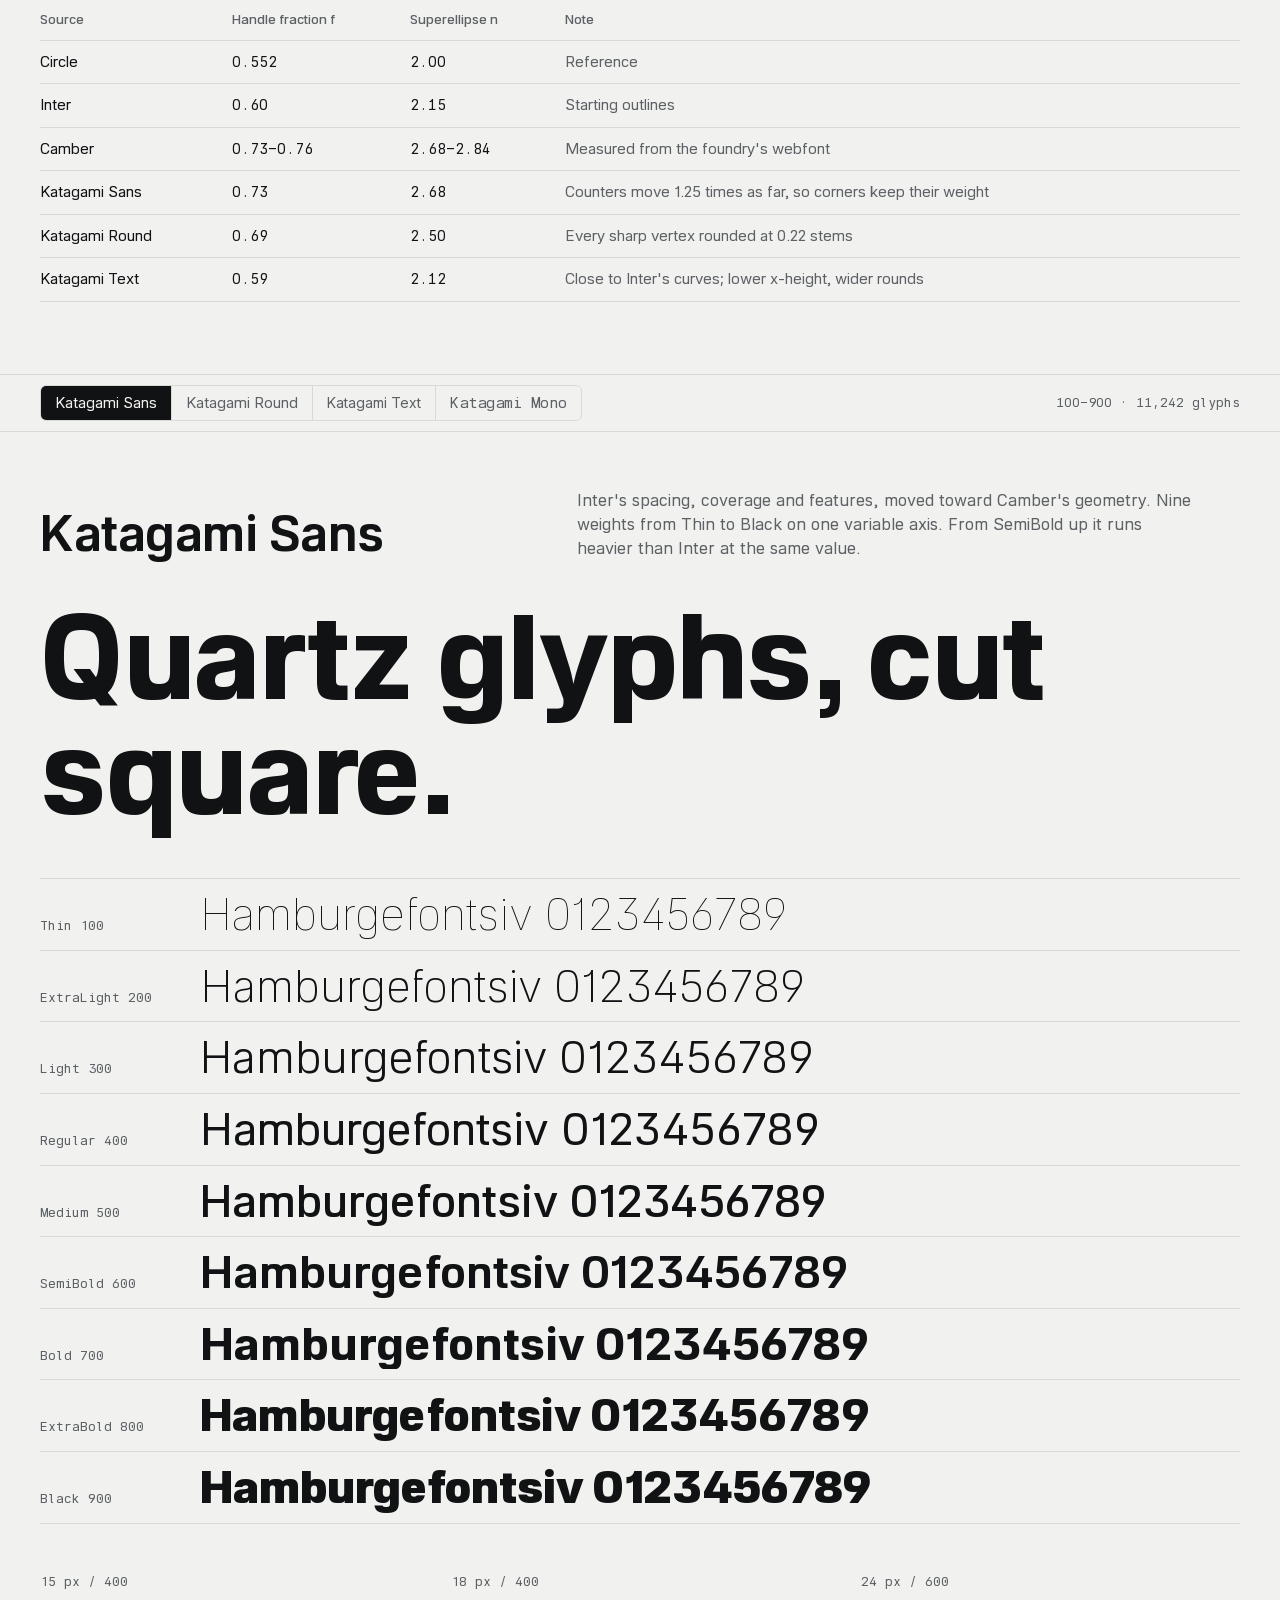
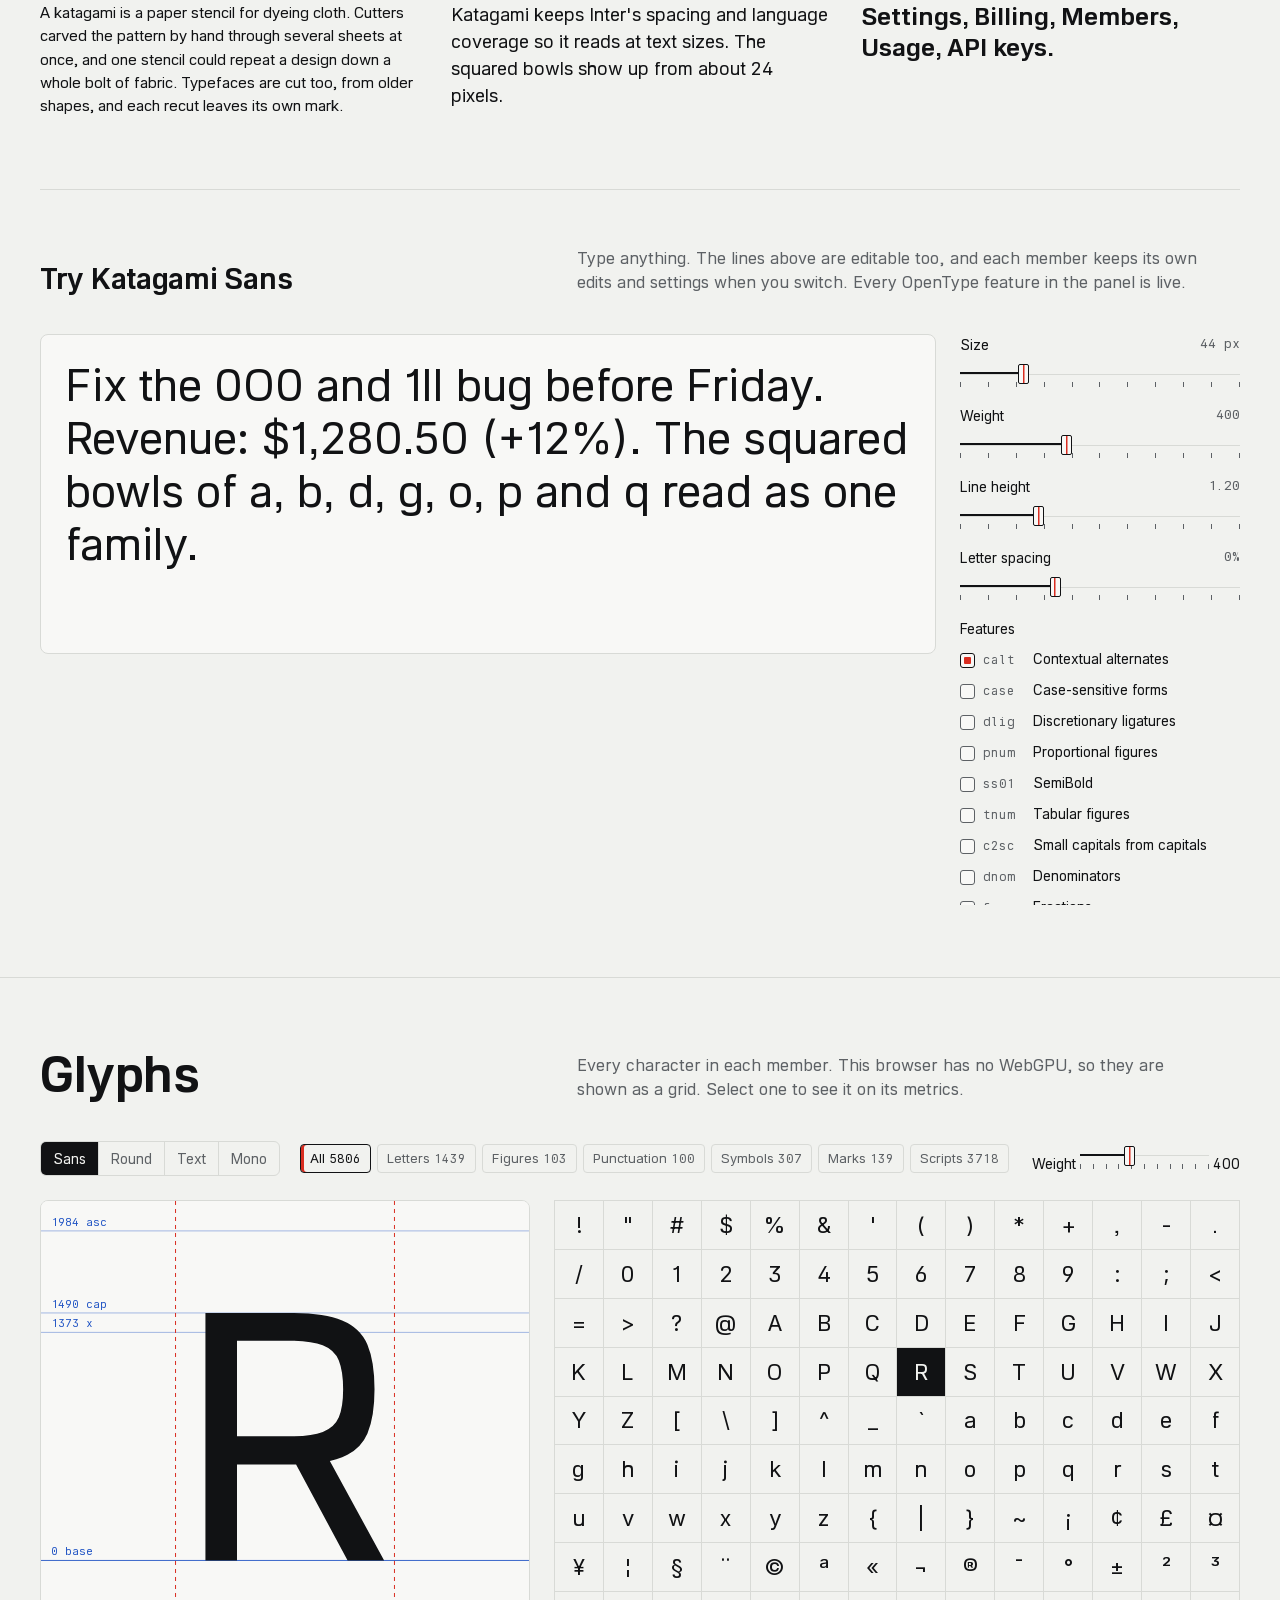
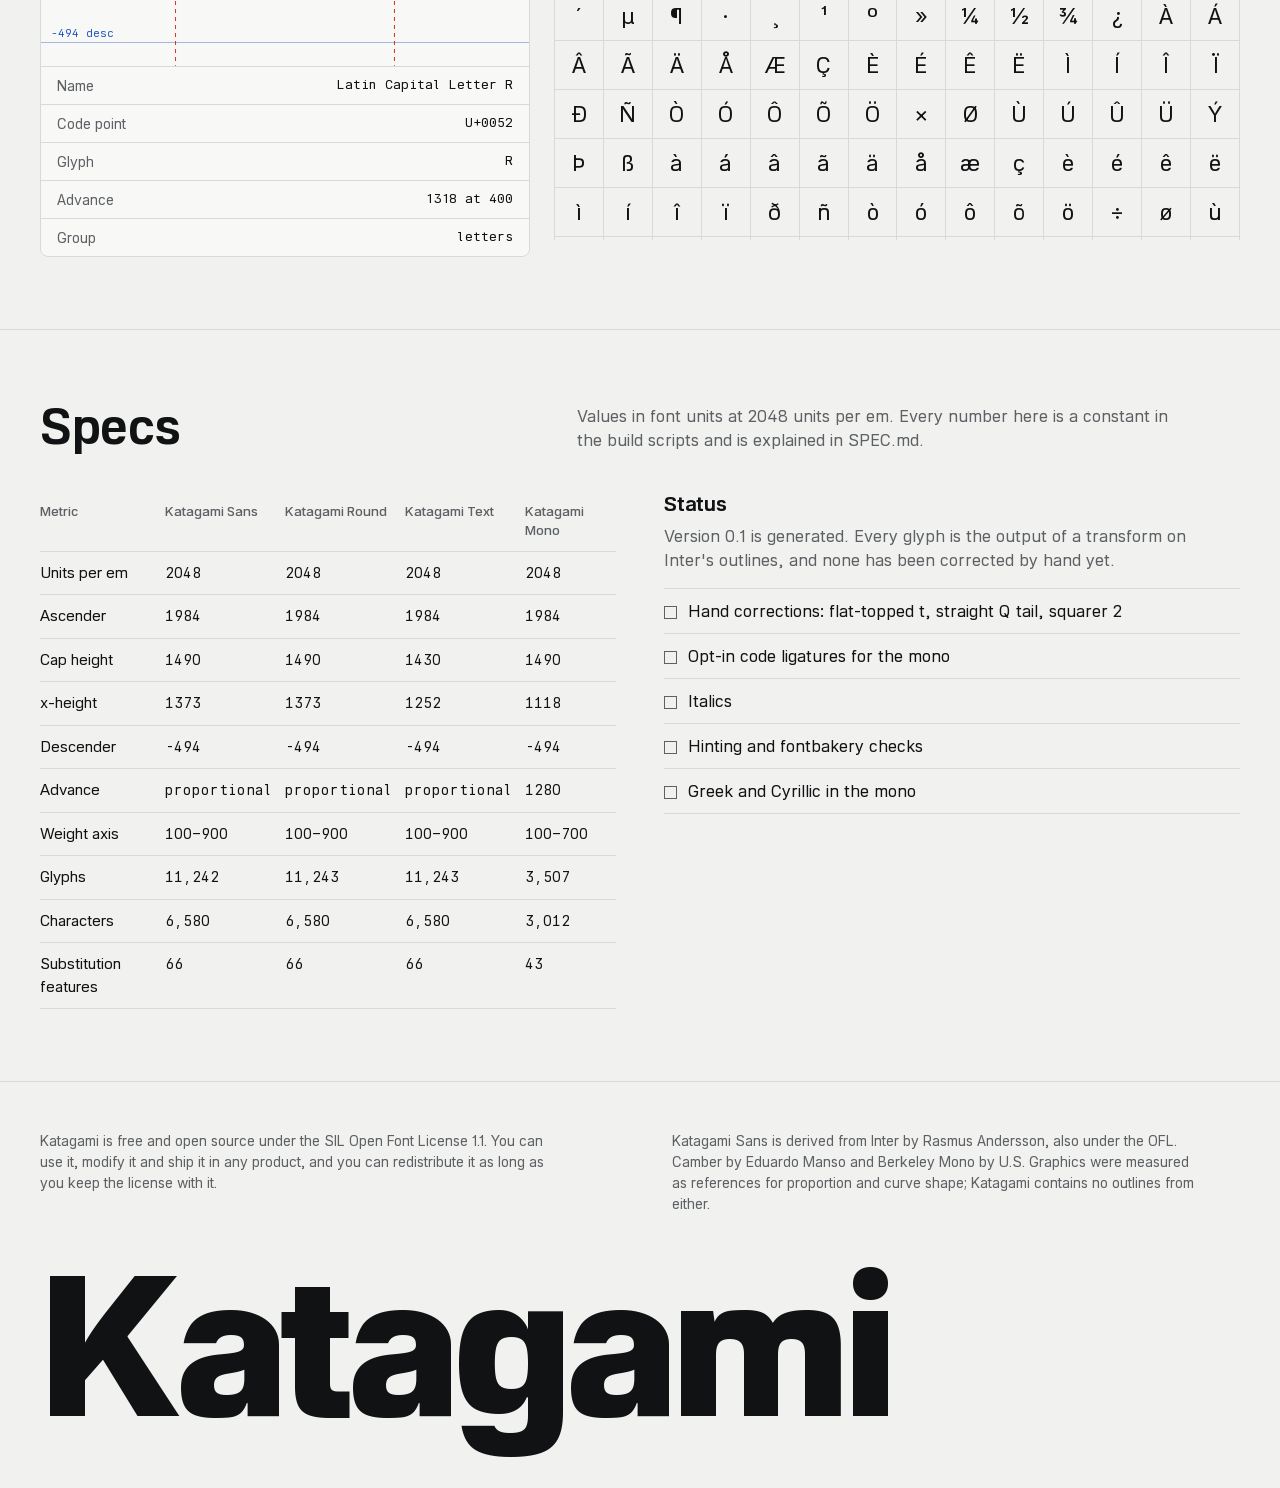
==== commit fabfc7c9: "The g tail drawn in to 0.95 of its reach, in every member Co-Authored-By: Claude Opus 5.5 <noreply@a" ====
--- a/index.html
+++ b/index.html
@@ -9,7 +9,7 @@
 </head>
 <body>
 <title>Katagami Type Family</title>
-<link rel="stylesheet" href="fonts/katagami.css?v=baa201aee3">
+<link rel="stylesheet" href="fonts/katagami.css?v=ee846fe932">
 <style>
 /* Layout: one long drawing sheet. A construction drawing of the name opens it; each section below is a plate on the same 12-column grid, separated by hairlines. Colors follow laser-cutter convention: red hairlines cut, blue hairlines score. */
 :root {
@@ -504,10 +504,10 @@
           <h2>Katagami Text</h2>
           <p>The reading member. Its x-height is 0.71 of the cap height (Inter's is 0.75), every glyph is 4 percent smaller on the same line height, the spacing is tighter, and round letters and capitals are wider. Nine weights from Thin to Black, with the heavy weights lighter than Inter's.</p>
         </div>
-        <div class="display-line edit" style="font-weight:500" aria-label="Katagami Text display line, editable">A tailed l, a slanted t, a lower x-height.</div>
+        <div class="display-line edit" style="font-weight:500" aria-label="Katagami Text display line, editable">A closer c, a slanted t, a lower x-height.</div>
         <div class="reading">
           <div><div class="cap">14 px / 400</div><p class="edit" style="font-size:14px;line-height:1.6">A katagami is a paper stencil for dyeing cloth. Cutters carved the pattern by hand through several sheets at once, and one stencil could repeat a design down a whole bolt of fabric. Typefaces are cut too, from older shapes, and each recut leaves its own mark.</p></div>
-          <div><div class="cap">16 px / 400</div><p class="edit" style="font-size:16px;line-height:1.6">The f is compact, the l has a tail, and the top of the t is cut at a slant. The a has a straight stem and its arch is cut level, as are c, e, s and g. O and Q are 5 percent wider than Inter's, H 4 percent. Its 1 has a long flag and its G has a spur.</p></div>
+          <div><div class="cap">16 px / 400</div><p class="edit" style="font-size:16px;line-height:1.6">The f is compact, the ends of the c sit closer together, and the top of the t is cut at a slant. The a has a straight stem and its arch is cut level, as are c, e, s and g. O and Q are 2 percent wider than Inter's, H 1 percent. Its 1 has a long flag and its G has a spur.</p></div>
           <div><div class="cap">20 px / 400</div><p class="edit" style="font-size:20px;line-height:1.5">Weight 700 in Katagami Text is Inter's 640, and 800 is Inter's 760.</p></div>
         </div>
         <div class="ladder" id="ladder-text"></div>
@@ -543,7 +543,7 @@
           <div>
             <div class="sample edit" id="sample-sans" data-fam="sans" role="textbox" aria-multiline="true" aria-label="Sample text in Katagami Sans, editable">Fix the 0O0 and 1lI bug before Friday. Revenue: $1,280.50 (+12%). The squared bowls of a, b, d, g, o, p and q read as one family.</div>
             <div class="sample edit" id="sample-round" data-fam="round" role="textbox" aria-multiline="true" aria-label="Sample text in Katagami Round, editable" hidden>Fix the 0O0 and 1lI bug before Friday. Revenue: $1,280.50 (+12%). The squared bowls of a, b, d, g, o, p and q read as one family.</div>
-            <div class="sample edit" id="sample-text" data-fam="text" role="textbox" aria-multiline="true" aria-label="Sample text in Katagami Text, editable" hidden>Fix the 0O0 and 1lI bug before Friday. Revenue: $1,280.50 (+12%). Katagami Text has a lower x-height than Inter, a compact f, an l with a tail and a t cut at a slant. A katagami is a paper stencil for dyeing cloth. Cutters carved the pattern by hand through several sheets at once, and one stencil could repeat a design down a whole bolt of fabric.</div>
+            <div class="sample edit" id="sample-text" data-fam="text" role="textbox" aria-multiline="true" aria-label="Sample text in Katagami Text, editable" hidden>Fix the 0O0 and 1lI bug before Friday. Revenue: $1,280.50 (+12%). Katagami Text has a lower x-height than Inter, a compact f and a t cut at a slant. A katagami is a paper stencil for dyeing cloth. Cutters carved the pattern by hand through several sheets at once, and one stencil could repeat a design down a whole bolt of fabric.</div>
             <div class="sample edit" id="sample-mono" data-fam="mono" role="textbox" aria-multiline="true" aria-label="Sample text in Katagami Mono, editable" hidden>Fix the 0O0 and 1lI bug before Friday. Revenue: $1,280.50 (+12%). The squared bowls of a, b, d, g, o, p and q read as one family.</div>
           </div>
           <div class="panel">
@@ -646,7 +646,7 @@
   </div>
 </footer>
 
-<script src="data.js?v=f7fc0092bf"></script>
+<script src="data.js?v=abbe17821e"></script>
 <script>
 (() => {
   const D = window.KERF;
--- a/fonts/katagami.css
+++ b/fonts/katagami.css
@@ -1,67 +1,67 @@
 /* Katagami web fonts, generated by tools/build_site.py in the Katagami repo */
-@font-face{font-family:"Katagami Sans";src:url("KatagamiSans.woff2?v=865e6b2f13") format("woff2");font-weight:100 900;font-display:swap;unicode-range:U+0-52F,U+1D00-27FA,U+2913,U+2A38-2B24,U+2C7C-2C7F,U+2DFF-2E18,U+A69F,U+A7FF,U+A92E,U+E000-E2DC,U+EE01-EEE1,U+F6C3,U+1F12F-1F16B,U+1F850-1F852}
-@font-face{font-family:"Katagami Sans";src:url("KatagamiSans-devanagari.woff2?v=c73a977646") format("woff2");font-weight:100 900;font-display:swap;unicode-range:U+900-97F,U+1CD0-1CF9,U+A8E0-A8FF}
-@font-face{font-family:"Katagami Sans";src:url("KatagamiSans-arabic.woff2?v=e01e31ac54") format("woff2");font-weight:100 900;font-display:swap;unicode-range:U+600-8FF,U+FB50-FEFF}
-@font-face{font-family:"Katagami Sans";src:url("KatagamiSans-bengali.woff2?v=32edc1692b") format("woff2");font-weight:100 900;font-display:swap;unicode-range:U+980-9FE}
-@font-face{font-family:"Katagami Sans";src:url("KatagamiSans-gurmukhi.woff2?v=1c0b28a09e") format("woff2");font-weight:100 900;font-display:swap;unicode-range:U+A01-A76}
-@font-face{font-family:"Katagami Sans";src:url("KatagamiSans-gujarati.woff2?v=20ced1b5d5") format("woff2");font-weight:100 900;font-display:swap;unicode-range:U+A81-AFF}
-@font-face{font-family:"Katagami Sans";src:url("KatagamiSans-oriya.woff2?v=435860565f") format("woff2");font-weight:100 900;font-display:swap;unicode-range:U+B01-B77}
-@font-face{font-family:"Katagami Sans";src:url("KatagamiSans-tamil.woff2?v=71c7fb961f") format("woff2");font-weight:100 900;font-display:swap;unicode-range:U+B82-BFA}
-@font-face{font-family:"Katagami Sans";src:url("KatagamiSans-telugu.woff2?v=15a84f4df5") format("woff2");font-weight:100 900;font-display:swap;unicode-range:U+C00-C7F}
-@font-face{font-family:"Katagami Sans";src:url("KatagamiSans-kannada.woff2?v=4c01c960d4") format("woff2");font-weight:100 900;font-display:swap;unicode-range:U+C80-CF3}
-@font-face{font-family:"Katagami Sans";src:url("KatagamiSans-malayalam.woff2?v=8e5766aabc") format("woff2");font-weight:100 900;font-display:swap;unicode-range:U+D00-D7F}
-@font-face{font-family:"Katagami Sans";src:url("KatagamiSans-sinhala.woff2?v=af055d286b") format("woff2");font-weight:100 900;font-display:swap;unicode-range:U+D81-DF4,U+111E1-111F4}
-@font-face{font-family:"Katagami Sans";src:url("KatagamiSans-thai.woff2?v=45887bbd6f") format("woff2");font-weight:100 900;font-display:swap;unicode-range:U+E01-E5B}
-@font-face{font-family:"Katagami Sans";src:url("KatagamiSans-lao.woff2?v=a44c04de54") format("woff2");font-weight:100 900;font-display:swap;unicode-range:U+E81-EDF}
-@font-face{font-family:"Katagami Sans";src:url("KatagamiSans-myanmar.woff2?v=afb7cb1278") format("woff2");font-weight:100 900;font-display:swap;unicode-range:U+1000-109F,U+A9E0-AA7F}
-@font-face{font-family:"Katagami Sans";src:url("KatagamiSans-ethiopic.woff2?v=c75b944e57") format("woff2");font-weight:100 900;font-display:swap;unicode-range:U+1200-1399,U+2D80-2DDE,U+AB01-AB2E,U+1E7E0-1E7FE}
-@font-face{font-family:"Katagami Sans";src:url("KatagamiSans-hebrew.woff2?v=5dc073323f") format("woff2");font-weight:100 900;font-display:swap;unicode-range:U+591-5F4,U+FB1D-FB4F}
-@font-face{font-family:"Katagami Sans";src:url("KatagamiSans-armenian.woff2?v=66d221a90a") format("woff2");font-weight:100 900;font-display:swap;unicode-range:U+531-58F,U+FB13-FB17}
-@font-face{font-family:"Katagami Sans";src:url("KatagamiSans-georgian.woff2?v=6593c7d084") format("woff2");font-weight:100 900;font-display:swap;unicode-range:U+10A0-10FF,U+1C90-1CBF,U+2D00-2D2D}
-@font-face{font-family:"Katagami Sans";src:url("KatagamiSans-khmer.woff2?v=e1e37e8319") format("woff2");font-weight:100 900;font-display:swap;unicode-range:U+1780-17F9,U+19E0-19FF}
-@font-face{font-family:"Katagami Round";src:url("KatagamiRound.woff2?v=a2b8516030") format("woff2");font-weight:100 900;font-display:swap;unicode-range:U+0-52F,U+1D00-27FA,U+2913,U+2A38-2B24,U+2C7C-2C7F,U+2DFF-2E18,U+A69F,U+A7FF,U+A92E,U+E000-E2DC,U+EE01-EEE1,U+F6C3,U+1F12F-1F16B,U+1F850-1F852}
-@font-face{font-family:"Katagami Round";src:url("KatagamiRound-devanagari.woff2?v=bfac503ef5") format("woff2");font-weight:100 900;font-display:swap;unicode-range:U+900-97F,U+1CD0-1CF9,U+A8E0-A8FF}
-@font-face{font-family:"Katagami Round";src:url("KatagamiRound-arabic.woff2?v=682fe2c519") format("woff2");font-weight:100 900;font-display:swap;unicode-range:U+600-8FF,U+FB50-FEFF}
-@font-face{font-family:"Katagami Round";src:url("KatagamiRound-bengali.woff2?v=cac83e12d9") format("woff2");font-weight:100 900;font-display:swap;unicode-range:U+980-9FE}
-@font-face{font-family:"Katagami Round";src:url("KatagamiRound-gurmukhi.woff2?v=43cc3a3689") format("woff2");font-weight:100 900;font-display:swap;unicode-range:U+A01-A76}
-@font-face{font-family:"Katagami Round";src:url("KatagamiRound-gujarati.woff2?v=9be1eb82f4") format("woff2");font-weight:100 900;font-display:swap;unicode-range:U+A81-AFF}
-@font-face{font-family:"Katagami Round";src:url("KatagamiRound-oriya.woff2?v=65805a01f4") format("woff2");font-weight:100 900;font-display:swap;unicode-range:U+B01-B77}
-@font-face{font-family:"Katagami Round";src:url("KatagamiRound-tamil.woff2?v=61fe412cc0") format("woff2");font-weight:100 900;font-display:swap;unicode-range:U+B82-BFA}
-@font-face{font-family:"Katagami Round";src:url("KatagamiRound-telugu.woff2?v=db09f88e04") format("woff2");font-weight:100 900;font-display:swap;unicode-range:U+C00-C7F}
-@font-face{font-family:"Katagami Round";src:url("KatagamiRound-kannada.woff2?v=c070859f89") format("woff2");font-weight:100 900;font-display:swap;unicode-range:U+C80-CF3}
-@font-face{font-family:"Katagami Round";src:url("KatagamiRound-malayalam.woff2?v=41daa2324b") format("woff2");font-weight:100 900;font-display:swap;unicode-range:U+D00-D7F}
-@font-face{font-family:"Katagami Round";src:url("KatagamiRound-sinhala.woff2?v=26baaaf5a8") format("woff2");font-weight:100 900;font-display:swap;unicode-range:U+D81-DF4,U+111E1-111F4}
-@font-face{font-family:"Katagami Round";src:url("KatagamiRound-thai.woff2?v=61182c8347") format("woff2");font-weight:100 900;font-display:swap;unicode-range:U+E01-E5B}
-@font-face{font-family:"Katagami Round";src:url("KatagamiRound-lao.woff2?v=89288577b9") format("woff2");font-weight:100 900;font-display:swap;unicode-range:U+E81-EDF}
-@font-face{font-family:"Katagami Round";src:url("KatagamiRound-myanmar.woff2?v=652ba7b7b9") format("woff2");font-weight:100 900;font-display:swap;unicode-range:U+1000-109F,U+A9E0-AA7F}
-@font-face{font-family:"Katagami Round";src:url("KatagamiRound-ethiopic.woff2?v=09547e84bf") format("woff2");font-weight:100 900;font-display:swap;unicode-range:U+1200-1399,U+2D80-2DDE,U+AB01-AB2E,U+1E7E0-1E7FE}
-@font-face{font-family:"Katagami Round";src:url("KatagamiRound-hebrew.woff2?v=ceeffd5f5e") format("woff2");font-weight:100 900;font-display:swap;unicode-range:U+591-5F4,U+FB1D-FB4F}
-@font-face{font-family:"Katagami Round";src:url("KatagamiRound-armenian.woff2?v=0fefaf8e41") format("woff2");font-weight:100 900;font-display:swap;unicode-range:U+531-58F,U+FB13-FB17}
-@font-face{font-family:"Katagami Round";src:url("KatagamiRound-georgian.woff2?v=013c9a66a9") format("woff2");font-weight:100 900;font-display:swap;unicode-range:U+10A0-10FF,U+1C90-1CBF,U+2D00-2D2D}
-@font-face{font-family:"Katagami Round";src:url("KatagamiRound-khmer.woff2?v=1345f17b91") format("woff2");font-weight:100 900;font-display:swap;unicode-range:U+1780-17F9,U+19E0-19FF}
-@font-face{font-family:"Katagami Text";src:url("KatagamiText.woff2?v=3863486da3") format("woff2");font-weight:100 900;font-display:swap;unicode-range:U+0-52F,U+1D00-27FA,U+2913,U+2A38-2B24,U+2C7C-2C7F,U+2DFF-2E18,U+A69F,U+A7FF,U+A92E,U+E000-E2DC,U+EE01-EEE1,U+F6C3,U+1F12F-1F16B,U+1F850-1F852}
-@font-face{font-family:"Katagami Text";src:url("KatagamiText-devanagari.woff2?v=1d3584715b") format("woff2");font-weight:100 900;font-display:swap;unicode-range:U+900-97F,U+1CD0-1CF9,U+A8E0-A8FF}
-@font-face{font-family:"Katagami Text";src:url("KatagamiText-arabic.woff2?v=8d94c2b375") format("woff2");font-weight:100 900;font-display:swap;unicode-range:U+600-8FF,U+FB50-FEFF}
-@font-face{font-family:"Katagami Text";src:url("KatagamiText-bengali.woff2?v=9d67913bbe") format("woff2");font-weight:100 900;font-display:swap;unicode-range:U+980-9FE}
-@font-face{font-family:"Katagami Text";src:url("KatagamiText-gurmukhi.woff2?v=f764a4acae") format("woff2");font-weight:100 900;font-display:swap;unicode-range:U+A01-A76}
-@font-face{font-family:"Katagami Text";src:url("KatagamiText-gujarati.woff2?v=d702acc9e6") format("woff2");font-weight:100 900;font-display:swap;unicode-range:U+A81-AFF}
-@font-face{font-family:"Katagami Text";src:url("KatagamiText-oriya.woff2?v=a2c6269b6f") format("woff2");font-weight:100 900;font-display:swap;unicode-range:U+B01-B77}
-@font-face{font-family:"Katagami Text";src:url("KatagamiText-tamil.woff2?v=83694dcd52") format("woff2");font-weight:100 900;font-display:swap;unicode-range:U+B82-BFA}
-@font-face{font-family:"Katagami Text";src:url("KatagamiText-telugu.woff2?v=6585307b1a") format("woff2");font-weight:100 900;font-display:swap;unicode-range:U+C00-C7F}
-@font-face{font-family:"Katagami Text";src:url("KatagamiText-kannada.woff2?v=a9592fb654") format("woff2");font-weight:100 900;font-display:swap;unicode-range:U+C80-CF3}
-@font-face{font-family:"Katagami Text";src:url("KatagamiText-malayalam.woff2?v=854f7472e5") format("woff2");font-weight:100 900;font-display:swap;unicode-range:U+D00-D7F}
-@font-face{font-family:"Katagami Text";src:url("KatagamiText-sinhala.woff2?v=d1bb099271") format("woff2");font-weight:100 900;font-display:swap;unicode-range:U+D81-DF4,U+111E1-111F4}
-@font-face{font-family:"Katagami Text";src:url("KatagamiText-thai.woff2?v=d13f836544") format("woff2");font-weight:100 900;font-display:swap;unicode-range:U+E01-E5B}
-@font-face{font-family:"Katagami Text";src:url("KatagamiText-lao.woff2?v=a1f251c223") format("woff2");font-weight:100 900;font-display:swap;unicode-range:U+E81-EDF}
-@font-face{font-family:"Katagami Text";src:url("KatagamiText-myanmar.woff2?v=4db6cb22e1") format("woff2");font-weight:100 900;font-display:swap;unicode-range:U+1000-109F,U+A9E0-AA7F}
-@font-face{font-family:"Katagami Text";src:url("KatagamiText-ethiopic.woff2?v=dc1f0293a4") format("woff2");font-weight:100 900;font-display:swap;unicode-range:U+1200-1399,U+2D80-2DDE,U+AB01-AB2E,U+1E7E0-1E7FE}
-@font-face{font-family:"Katagami Text";src:url("KatagamiText-hebrew.woff2?v=0fdfdf4f5b") format("woff2");font-weight:100 900;font-display:swap;unicode-range:U+591-5F4,U+FB1D-FB4F}
-@font-face{font-family:"Katagami Text";src:url("KatagamiText-armenian.woff2?v=770d7df0b7") format("woff2");font-weight:100 900;font-display:swap;unicode-range:U+531-58F,U+FB13-FB17}
-@font-face{font-family:"Katagami Text";src:url("KatagamiText-georgian.woff2?v=7e440e9e33") format("woff2");font-weight:100 900;font-display:swap;unicode-range:U+10A0-10FF,U+1C90-1CBF,U+2D00-2D2D}
-@font-face{font-family:"Katagami Text";src:url("KatagamiText-khmer.woff2?v=1e3582d585") format("woff2");font-weight:100 900;font-display:swap;unicode-range:U+1780-17F9,U+19E0-19FF}
-@font-face{font-family:"Katagami Mono";src:url("KatagamiMono.woff2?v=b2d78e9b3a") format("woff2");font-weight:100 700;font-display:swap;unicode-range:U+0-52F,U+1D00-27FA,U+2913,U+2A38-2B24,U+2C7C-2C7F,U+2DFF-2E18,U+A69F,U+A7FF,U+A92E,U+E000-E2DC,U+EE01-EEE1,U+F6C3,U+1F12F-1F16B,U+1F850-1F852}
-@font-face{font-family:"Katagami Mono";src:url("KatagamiMono-arabic.woff2?v=abb7c67d4f") format("woff2");font-weight:100 700;font-display:swap;unicode-range:U+FEFF}
-@font-face{font-family:"Katagami Mono";src:url("KatagamiMono-thai.woff2?v=680677b1f9") format("woff2");font-weight:100 700;font-display:swap;unicode-range:U+E3F}
+@font-face{font-family:"Katagami Sans";src:url("KatagamiSans.woff2?v=3f33085ceb") format("woff2");font-weight:100 900;font-display:swap;unicode-range:U+0-52F,U+1D00-27FA,U+2913,U+2A38-2B24,U+2C7C-2C7F,U+2DFF-2E18,U+A69F,U+A7FF,U+A92E,U+E000-E2DC,U+EE01-EEE1,U+F6C3,U+1F12F-1F16B,U+1F850-1F852}
+@font-face{font-family:"Katagami Sans";src:url("KatagamiSans-devanagari.woff2?v=121582d268") format("woff2");font-weight:100 900;font-display:swap;unicode-range:U+900-97F,U+1CD0-1CF9,U+A8E0-A8FF}
+@font-face{font-family:"Katagami Sans";src:url("KatagamiSans-arabic.woff2?v=c7a0f35c40") format("woff2");font-weight:100 900;font-display:swap;unicode-range:U+600-8FF,U+FB50-FEFF}
+@font-face{font-family:"Katagami Sans";src:url("KatagamiSans-bengali.woff2?v=24e879c434") format("woff2");font-weight:100 900;font-display:swap;unicode-range:U+980-9FE}
+@font-face{font-family:"Katagami Sans";src:url("KatagamiSans-gurmukhi.woff2?v=b86fffae61") format("woff2");font-weight:100 900;font-display:swap;unicode-range:U+A01-A76}
+@font-face{font-family:"Katagami Sans";src:url("KatagamiSans-gujarati.woff2?v=76706dad3d") format("woff2");font-weight:100 900;font-display:swap;unicode-range:U+A81-AFF}
+@font-face{font-family:"Katagami Sans";src:url("KatagamiSans-oriya.woff2?v=842f6caaa4") format("woff2");font-weight:100 900;font-display:swap;unicode-range:U+B01-B77}
+@font-face{font-family:"Katagami Sans";src:url("KatagamiSans-tamil.woff2?v=bf2b53cd92") format("woff2");font-weight:100 900;font-display:swap;unicode-range:U+B82-BFA}
+@font-face{font-family:"Katagami Sans";src:url("KatagamiSans-telugu.woff2?v=0264bd6092") format("woff2");font-weight:100 900;font-display:swap;unicode-range:U+C00-C7F}
+@font-face{font-family:"Katagami Sans";src:url("KatagamiSans-kannada.woff2?v=71f3582257") format("woff2");font-weight:100 900;font-display:swap;unicode-range:U+C80-CF3}
+@font-face{font-family:"Katagami Sans";src:url("KatagamiSans-malayalam.woff2?v=2f525eca46") format("woff2");font-weight:100 900;font-display:swap;unicode-range:U+D00-D7F}
+@font-face{font-family:"Katagami Sans";src:url("KatagamiSans-sinhala.woff2?v=895bd943fb") format("woff2");font-weight:100 900;font-display:swap;unicode-range:U+D81-DF4,U+111E1-111F4}
+@font-face{font-family:"Katagami Sans";src:url("KatagamiSans-thai.woff2?v=8fc62e57d9") format("woff2");font-weight:100 900;font-display:swap;unicode-range:U+E01-E5B}
+@font-face{font-family:"Katagami Sans";src:url("KatagamiSans-lao.woff2?v=197d1d3250") format("woff2");font-weight:100 900;font-display:swap;unicode-range:U+E81-EDF}
+@font-face{font-family:"Katagami Sans";src:url("KatagamiSans-myanmar.woff2?v=7176b74457") format("woff2");font-weight:100 900;font-display:swap;unicode-range:U+1000-109F,U+A9E0-AA7F}
+@font-face{font-family:"Katagami Sans";src:url("KatagamiSans-ethiopic.woff2?v=502064bae7") format("woff2");font-weight:100 900;font-display:swap;unicode-range:U+1200-1399,U+2D80-2DDE,U+AB01-AB2E,U+1E7E0-1E7FE}
+@font-face{font-family:"Katagami Sans";src:url("KatagamiSans-hebrew.woff2?v=caaa00a117") format("woff2");font-weight:100 900;font-display:swap;unicode-range:U+591-5F4,U+FB1D-FB4F}
+@font-face{font-family:"Katagami Sans";src:url("KatagamiSans-armenian.woff2?v=a10cbf8caf") format("woff2");font-weight:100 900;font-display:swap;unicode-range:U+531-58F,U+FB13-FB17}
+@font-face{font-family:"Katagami Sans";src:url("KatagamiSans-georgian.woff2?v=ee1c6a5a50") format("woff2");font-weight:100 900;font-display:swap;unicode-range:U+10A0-10FF,U+1C90-1CBF,U+2D00-2D2D}
+@font-face{font-family:"Katagami Sans";src:url("KatagamiSans-khmer.woff2?v=ceaef9fa4a") format("woff2");font-weight:100 900;font-display:swap;unicode-range:U+1780-17F9,U+19E0-19FF}
+@font-face{font-family:"Katagami Round";src:url("KatagamiRound.woff2?v=66535fd61e") format("woff2");font-weight:100 900;font-display:swap;unicode-range:U+0-52F,U+1D00-27FA,U+2913,U+2A38-2B24,U+2C7C-2C7F,U+2DFF-2E18,U+A69F,U+A7FF,U+A92E,U+E000-E2DC,U+EE01-EEE1,U+F6C3,U+1F12F-1F16B,U+1F850-1F852}
+@font-face{font-family:"Katagami Round";src:url("KatagamiRound-devanagari.woff2?v=6ca6488022") format("woff2");font-weight:100 900;font-display:swap;unicode-range:U+900-97F,U+1CD0-1CF9,U+A8E0-A8FF}
+@font-face{font-family:"Katagami Round";src:url("KatagamiRound-arabic.woff2?v=a133a54e2a") format("woff2");font-weight:100 900;font-display:swap;unicode-range:U+600-8FF,U+FB50-FEFF}
+@font-face{font-family:"Katagami Round";src:url("KatagamiRound-bengali.woff2?v=72460cbf72") format("woff2");font-weight:100 900;font-display:swap;unicode-range:U+980-9FE}
+@font-face{font-family:"Katagami Round";src:url("KatagamiRound-gurmukhi.woff2?v=3974da61b0") format("woff2");font-weight:100 900;font-display:swap;unicode-range:U+A01-A76}
+@font-face{font-family:"Katagami Round";src:url("KatagamiRound-gujarati.woff2?v=cb16621e62") format("woff2");font-weight:100 900;font-display:swap;unicode-range:U+A81-AFF}
+@font-face{font-family:"Katagami Round";src:url("KatagamiRound-oriya.woff2?v=0f14b0d220") format("woff2");font-weight:100 900;font-display:swap;unicode-range:U+B01-B77}
+@font-face{font-family:"Katagami Round";src:url("KatagamiRound-tamil.woff2?v=08c534a3cd") format("woff2");font-weight:100 900;font-display:swap;unicode-range:U+B82-BFA}
+@font-face{font-family:"Katagami Round";src:url("KatagamiRound-telugu.woff2?v=4ca4dc80fb") format("woff2");font-weight:100 900;font-display:swap;unicode-range:U+C00-C7F}
+@font-face{font-family:"Katagami Round";src:url("KatagamiRound-kannada.woff2?v=75dc702dec") format("woff2");font-weight:100 900;font-display:swap;unicode-range:U+C80-CF3}
+@font-face{font-family:"Katagami Round";src:url("KatagamiRound-malayalam.woff2?v=11c0fbdb5f") format("woff2");font-weight:100 900;font-display:swap;unicode-range:U+D00-D7F}
+@font-face{font-family:"Katagami Round";src:url("KatagamiRound-sinhala.woff2?v=04a67af475") format("woff2");font-weight:100 900;font-display:swap;unicode-range:U+D81-DF4,U+111E1-111F4}
+@font-face{font-family:"Katagami Round";src:url("KatagamiRound-thai.woff2?v=93878c8e6c") format("woff2");font-weight:100 900;font-display:swap;unicode-range:U+E01-E5B}
+@font-face{font-family:"Katagami Round";src:url("KatagamiRound-lao.woff2?v=882b994014") format("woff2");font-weight:100 900;font-display:swap;unicode-range:U+E81-EDF}
+@font-face{font-family:"Katagami Round";src:url("KatagamiRound-myanmar.woff2?v=63d5fecb69") format("woff2");font-weight:100 900;font-display:swap;unicode-range:U+1000-109F,U+A9E0-AA7F}
+@font-face{font-family:"Katagami Round";src:url("KatagamiRound-ethiopic.woff2?v=8948207f8b") format("woff2");font-weight:100 900;font-display:swap;unicode-range:U+1200-1399,U+2D80-2DDE,U+AB01-AB2E,U+1E7E0-1E7FE}
+@font-face{font-family:"Katagami Round";src:url("KatagamiRound-hebrew.woff2?v=c97be4840f") format("woff2");font-weight:100 900;font-display:swap;unicode-range:U+591-5F4,U+FB1D-FB4F}
+@font-face{font-family:"Katagami Round";src:url("KatagamiRound-armenian.woff2?v=861361614f") format("woff2");font-weight:100 900;font-display:swap;unicode-range:U+531-58F,U+FB13-FB17}
+@font-face{font-family:"Katagami Round";src:url("KatagamiRound-georgian.woff2?v=aa21f1916a") format("woff2");font-weight:100 900;font-display:swap;unicode-range:U+10A0-10FF,U+1C90-1CBF,U+2D00-2D2D}
+@font-face{font-family:"Katagami Round";src:url("KatagamiRound-khmer.woff2?v=3483b12b25") format("woff2");font-weight:100 900;font-display:swap;unicode-range:U+1780-17F9,U+19E0-19FF}
+@font-face{font-family:"Katagami Text";src:url("KatagamiText.woff2?v=fc5d14bac4") format("woff2");font-weight:100 900;font-display:swap;unicode-range:U+0-52F,U+1D00-27FA,U+2913,U+2A38-2B24,U+2C7C-2C7F,U+2DFF-2E18,U+A69F,U+A7FF,U+A92E,U+E000-E2DC,U+EE01-EEE1,U+F6C3,U+1F12F-1F16B,U+1F850-1F852}
+@font-face{font-family:"Katagami Text";src:url("KatagamiText-devanagari.woff2?v=f5c019df9d") format("woff2");font-weight:100 900;font-display:swap;unicode-range:U+900-97F,U+1CD0-1CF9,U+A8E0-A8FF}
+@font-face{font-family:"Katagami Text";src:url("KatagamiText-arabic.woff2?v=145da31742") format("woff2");font-weight:100 900;font-display:swap;unicode-range:U+600-8FF,U+FB50-FEFF}
+@font-face{font-family:"Katagami Text";src:url("KatagamiText-bengali.woff2?v=026d91ff1c") format("woff2");font-weight:100 900;font-display:swap;unicode-range:U+980-9FE}
+@font-face{font-family:"Katagami Text";src:url("KatagamiText-gurmukhi.woff2?v=7effb4bdb8") format("woff2");font-weight:100 900;font-display:swap;unicode-range:U+A01-A76}
+@font-face{font-family:"Katagami Text";src:url("KatagamiText-gujarati.woff2?v=4f9d223c34") format("woff2");font-weight:100 900;font-display:swap;unicode-range:U+A81-AFF}
+@font-face{font-family:"Katagami Text";src:url("KatagamiText-oriya.woff2?v=d40b5894ae") format("woff2");font-weight:100 900;font-display:swap;unicode-range:U+B01-B77}
+@font-face{font-family:"Katagami Text";src:url("KatagamiText-tamil.woff2?v=6d36888280") format("woff2");font-weight:100 900;font-display:swap;unicode-range:U+B82-BFA}
+@font-face{font-family:"Katagami Text";src:url("KatagamiText-telugu.woff2?v=9dfe02fa7d") format("woff2");font-weight:100 900;font-display:swap;unicode-range:U+C00-C7F}
+@font-face{font-family:"Katagami Text";src:url("KatagamiText-kannada.woff2?v=cdf01ec744") format("woff2");font-weight:100 900;font-display:swap;unicode-range:U+C80-CF3}
+@font-face{font-family:"Katagami Text";src:url("KatagamiText-malayalam.woff2?v=01700e3e70") format("woff2");font-weight:100 900;font-display:swap;unicode-range:U+D00-D7F}
+@font-face{font-family:"Katagami Text";src:url("KatagamiText-sinhala.woff2?v=bee4c92c81") format("woff2");font-weight:100 900;font-display:swap;unicode-range:U+D81-DF4,U+111E1-111F4}
+@font-face{font-family:"Katagami Text";src:url("KatagamiText-thai.woff2?v=90b573fe24") format("woff2");font-weight:100 900;font-display:swap;unicode-range:U+E01-E5B}
+@font-face{font-family:"Katagami Text";src:url("KatagamiText-lao.woff2?v=147d6c0e97") format("woff2");font-weight:100 900;font-display:swap;unicode-range:U+E81-EDF}
+@font-face{font-family:"Katagami Text";src:url("KatagamiText-myanmar.woff2?v=d9e53bcce8") format("woff2");font-weight:100 900;font-display:swap;unicode-range:U+1000-109F,U+A9E0-AA7F}
+@font-face{font-family:"Katagami Text";src:url("KatagamiText-ethiopic.woff2?v=dbfd22e293") format("woff2");font-weight:100 900;font-display:swap;unicode-range:U+1200-1399,U+2D80-2DDE,U+AB01-AB2E,U+1E7E0-1E7FE}
+@font-face{font-family:"Katagami Text";src:url("KatagamiText-hebrew.woff2?v=5c9a603354") format("woff2");font-weight:100 900;font-display:swap;unicode-range:U+591-5F4,U+FB1D-FB4F}
+@font-face{font-family:"Katagami Text";src:url("KatagamiText-armenian.woff2?v=e4d3ffbc4d") format("woff2");font-weight:100 900;font-display:swap;unicode-range:U+531-58F,U+FB13-FB17}
+@font-face{font-family:"Katagami Text";src:url("KatagamiText-georgian.woff2?v=49af92a9ed") format("woff2");font-weight:100 900;font-display:swap;unicode-range:U+10A0-10FF,U+1C90-1CBF,U+2D00-2D2D}
+@font-face{font-family:"Katagami Text";src:url("KatagamiText-khmer.woff2?v=d66c8c7d54") format("woff2");font-weight:100 900;font-display:swap;unicode-range:U+1780-17F9,U+19E0-19FF}
+@font-face{font-family:"Katagami Mono";src:url("KatagamiMono.woff2?v=09358f4648") format("woff2");font-weight:100 700;font-display:swap;unicode-range:U+0-52F,U+1D00-27FA,U+2913,U+2A38-2B24,U+2C7C-2C7F,U+2DFF-2E18,U+A69F,U+A7FF,U+A92E,U+E000-E2DC,U+EE01-EEE1,U+F6C3,U+1F12F-1F16B,U+1F850-1F852}
+@font-face{font-family:"Katagami Mono";src:url("KatagamiMono-arabic.woff2?v=6b8280374c") format("woff2");font-weight:100 700;font-display:swap;unicode-range:U+FEFF}
+@font-face{font-family:"Katagami Mono";src:url("KatagamiMono-thai.woff2?v=b41eabdc3e") format("woff2");font-weight:100 700;font-display:swap;unicode-range:U+E3F}
 @font-face{font-family:"Katagami Sans";src:url("KatagamiCJKTC.woff2?v=a81630f1ee") format("woff2");font-weight:100 900;font-display:swap;unicode-range:U+2E80-2FDF,U+3000-303F,U+3200-33FF,U+3400-4DBF,U+4E00-9FFF,U+F900-FAFF,U+FF00-FF60,U+FFE0-FFEF,U+3100-312F,U+31A0-31BF}
 @font-face{font-family:"Katagami Round";src:url("KatagamiCJKTC.woff2?v=a81630f1ee") format("woff2");font-weight:100 900;font-display:swap;unicode-range:U+2E80-2FDF,U+3000-303F,U+3200-33FF,U+3400-4DBF,U+4E00-9FFF,U+F900-FAFF,U+FF00-FF60,U+FFE0-FFEF,U+3100-312F,U+31A0-31BF}
 @font-face{font-family:"Katagami Text";src:url("KatagamiCJKTC.woff2?v=a81630f1ee") format("woff2");font-weight:100 900;font-display:swap;unicode-range:U+2E80-2FDF,U+3000-303F,U+3200-33FF,U+3400-4DBF,U+4E00-9FFF,U+F900-FAFF,U+FF00-FF60,U+FFE0-FFEF,U+3100-312F,U+31A0-31BF}
